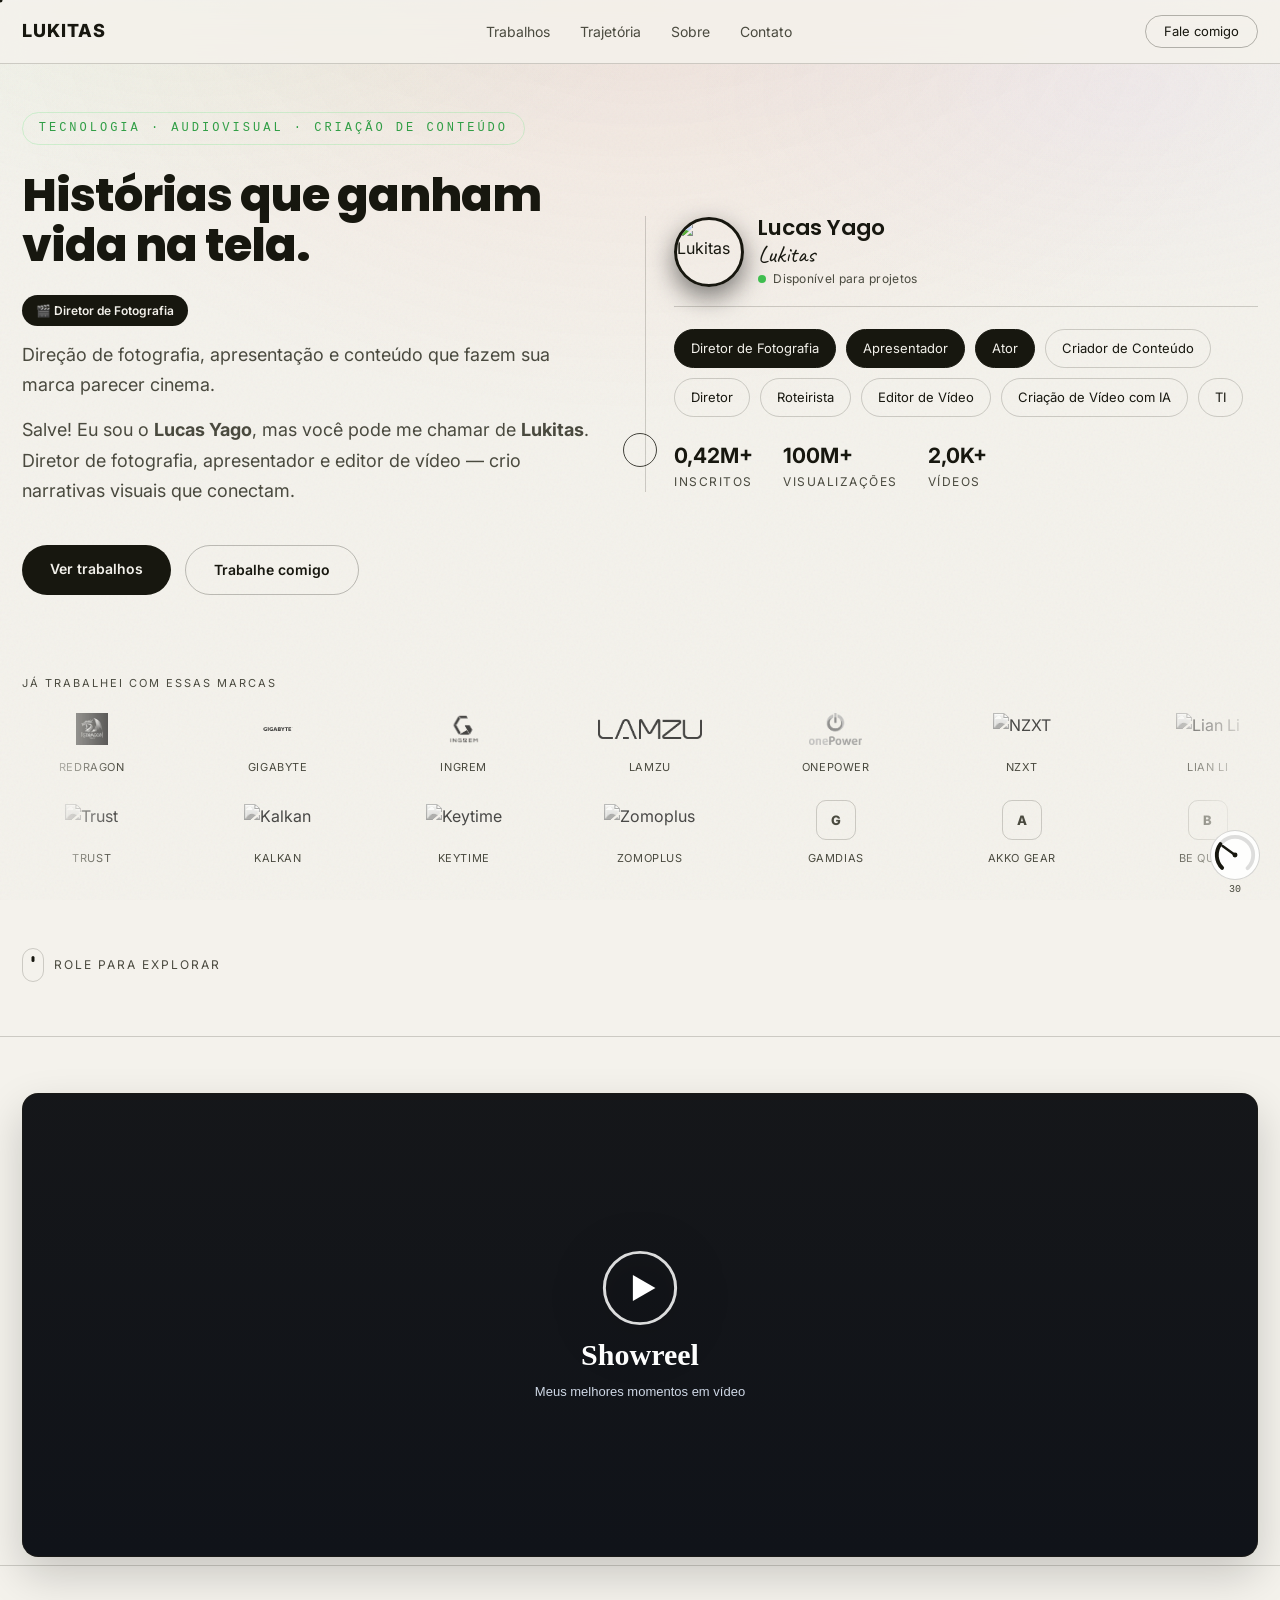
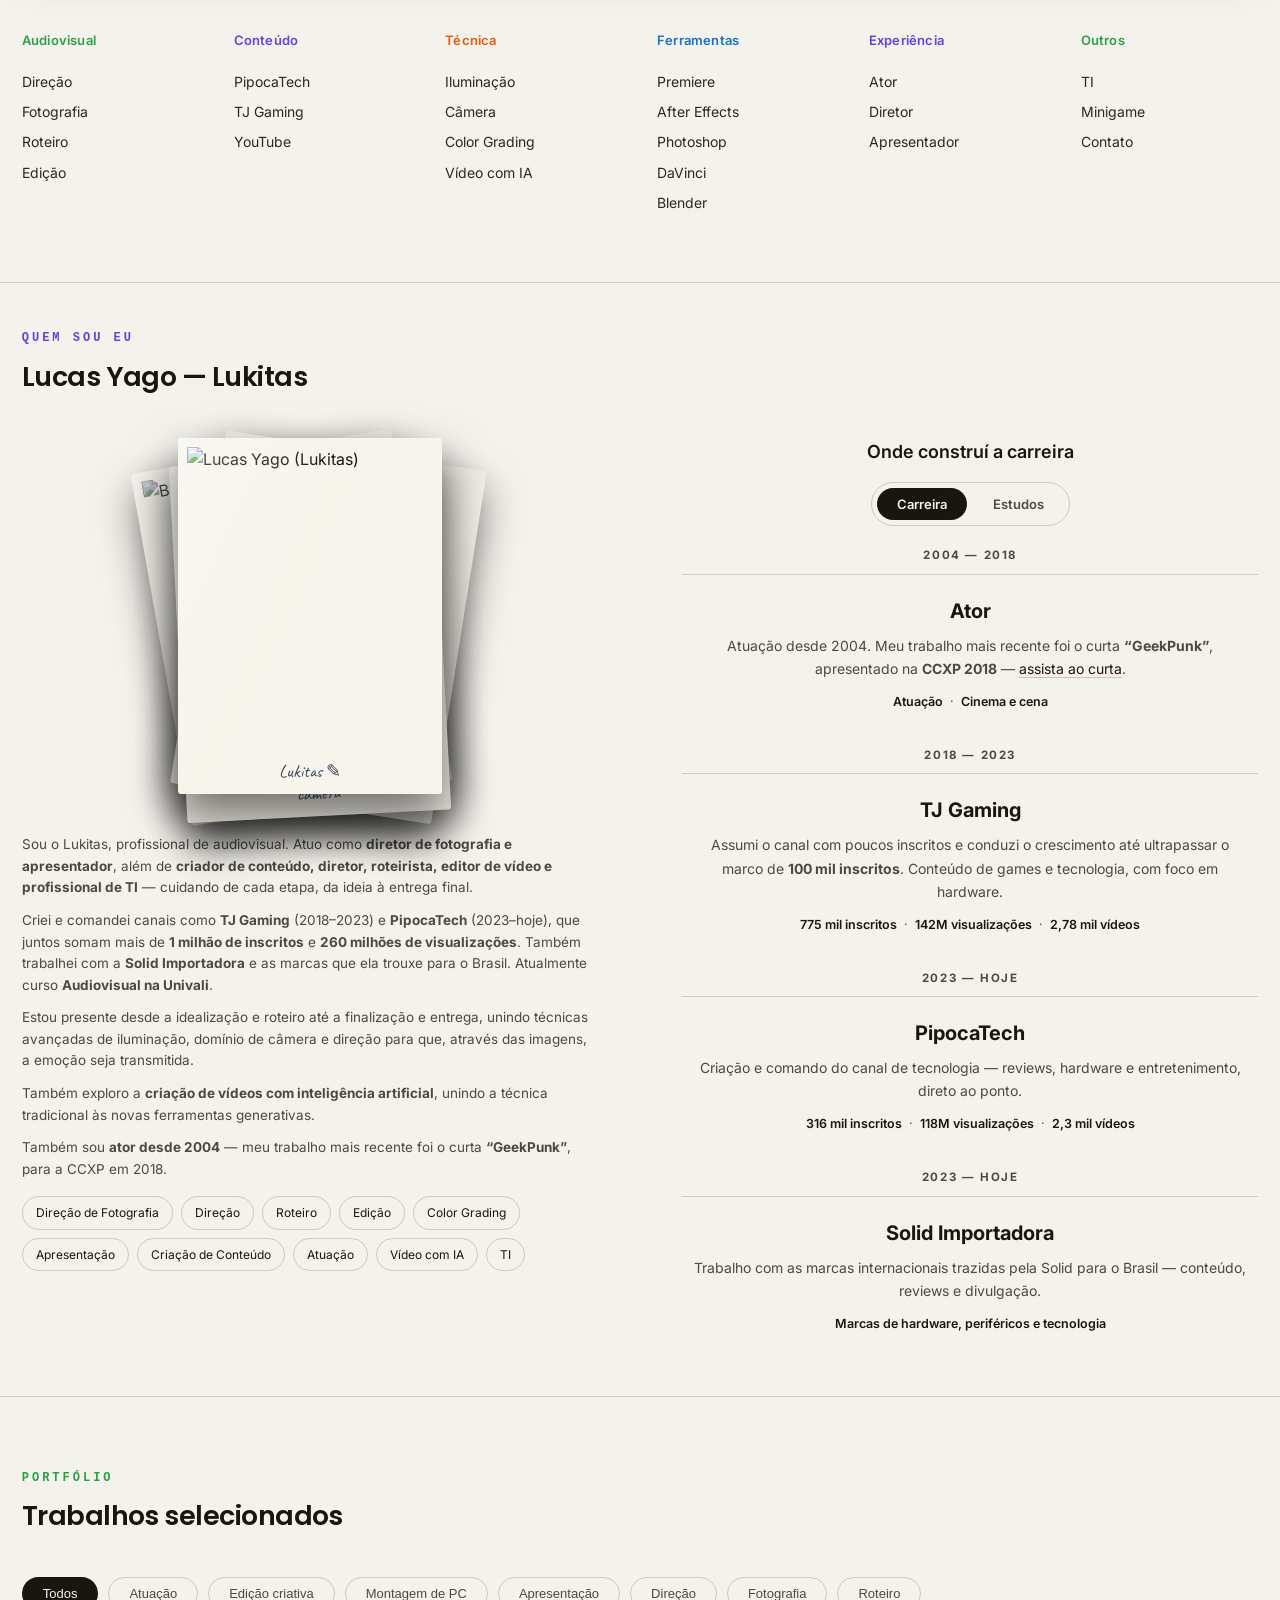
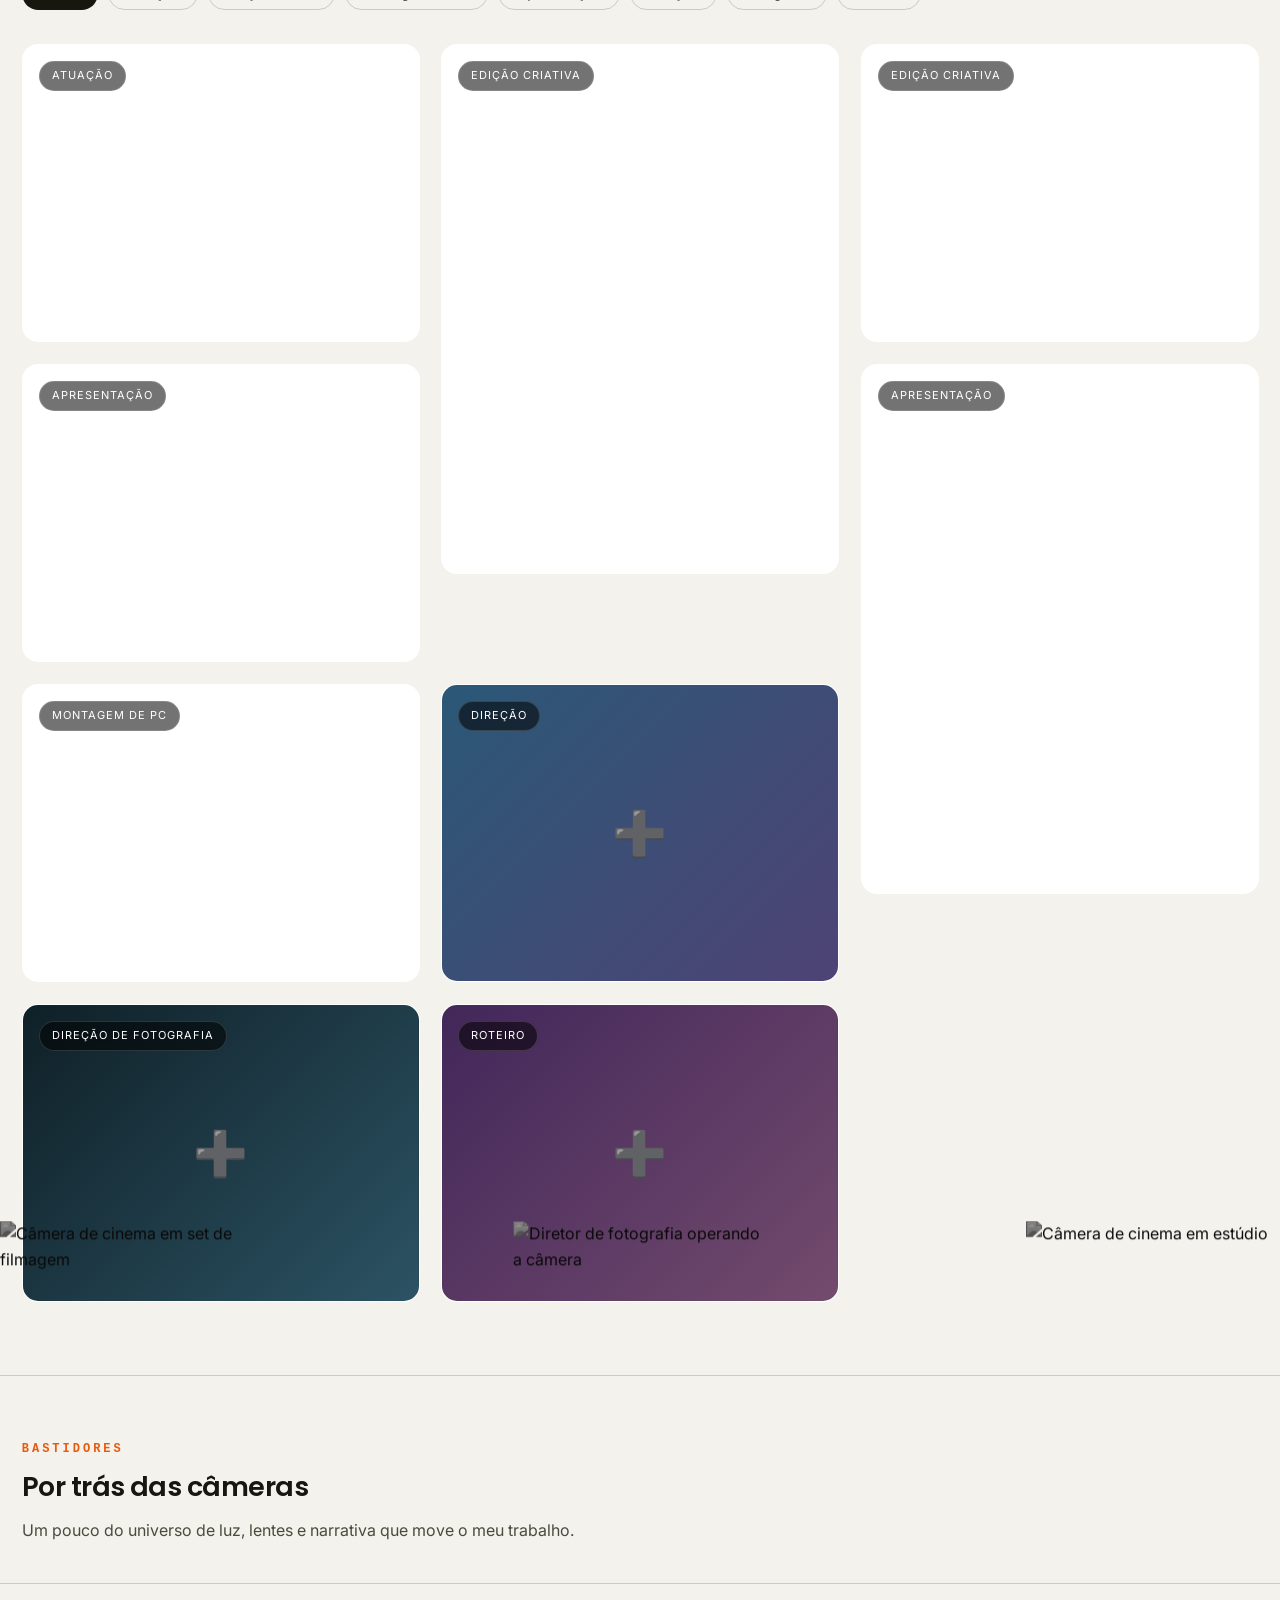
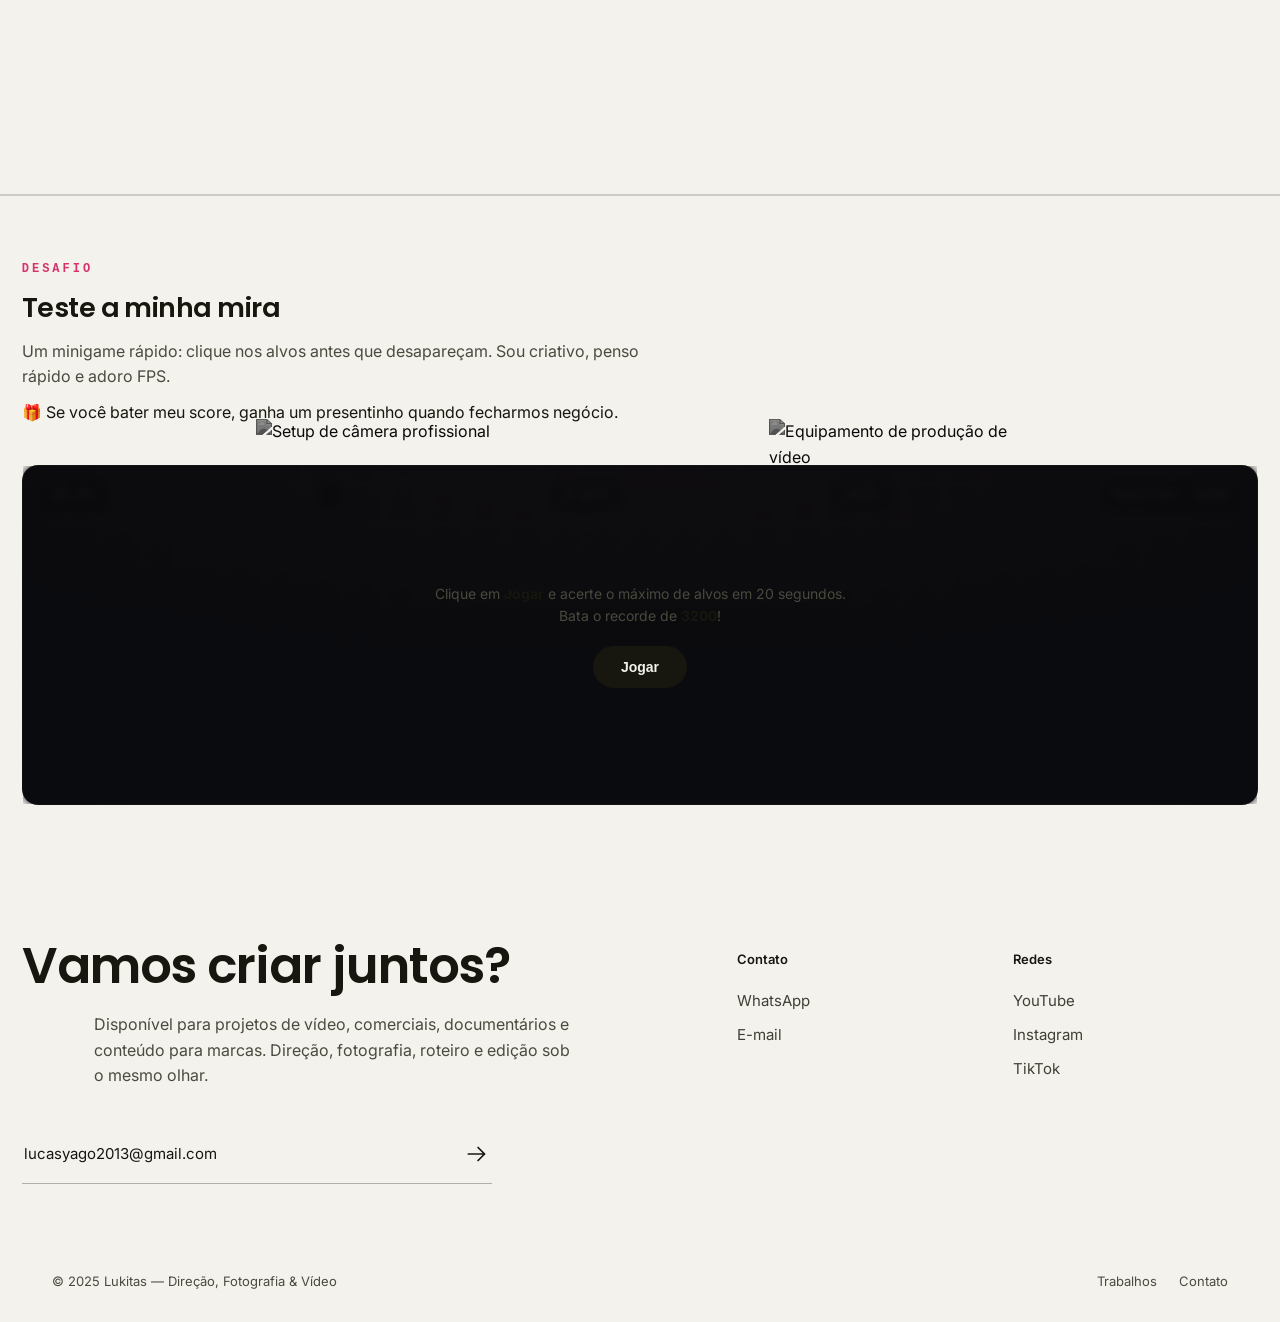
==== index.html @ 8ea5f90c "Rename project title to Site Portfolio" ====
<!DOCTYPE html>
<html lang="pt-BR">
<head>
<meta charset="UTF-8">
<meta name="viewport" content="width=device-width, initial-scale=1.0">
<link rel="preconnect" href="https://fonts.googleapis.com">
<link rel="preconnect" href="https://fonts.gstatic.com" crossorigin>
<link href="https://fonts.googleapis.com/css2?family=Inter:wght@300;400;500;600;700;800&family=Poppins:wght@400;500;600;700;800&family=Caveat:wght@600;700&display=swap" rel="stylesheet">
<title>Site Portfólio — Lukitas | Direção, Fotografia &amp; Vídeo</title>
<style>
  :root {
    --bg: #f4f2ec;
    --bg-soft: #eeebe3;
    --card: #ffffff;
    --cream: #f4f2ec;
    --tinta: #17170f;
    --txt: #17170f;
    --muted: #4a4a3f;
    --accent: #17170f;
    --accent2: #2f9e44;
    --vermelho: #e8543f;
    --azul-ceu: #7fc4e8;
    --areia: #e8c9a0;
    --col-magenta: #e646b0;
    --col-verde: #3fbf4f;
    --col-azul: #2b6bd8;
    --col-amarelo: #ffd23f;
    --verde: #2f9e44;
    --roxo: #6741d9;
    --laranja: #e8590c;
    --azul: #1971c2;
    --rosa: #d6336c;
    --line: rgba(23,23,15,.18);
    --radius: 16px;
    --maxw: 1680px;
  }
  * { margin: 0; padding: 0; box-sizing: border-box; }
  html { scroll-behavior: smooth; }
  body {
    background: var(--bg);
    color: var(--txt);
    font-family: 'Inter', system-ui, -apple-system, sans-serif;
    line-height: 1.6;
    overflow-x: hidden;
  }
  body::before { content: ''; position: fixed; inset: 0; z-index: 0; pointer-events: none;
    background: radial-gradient(70% 45% at 50% -10%, rgba(0,0,0,.03), transparent 65%); }
  .display { font-family: 'Poppins', 'Inter', system-ui, sans-serif; font-weight: 600; letter-spacing: -0.03em; }

  /* ---------- Fundo decorativo ---------- */
  .glow {
    position: fixed; border-radius: 50%; filter: blur(150px); opacity: .12;
    pointer-events: none; z-index: 0;
  }
  .glow { display: none; }
  .glow.a { width: 520px; height: 520px; background: #5c2a20; top: -180px; left: -140px; }
  .glow.b { width: 460px; height: 460px; background: #1d4a72; top: 45%; right: -160px; }

  /* ---------- Nav ---------- */
  header {
    position: fixed; top: 0; left: 0; right: 0; z-index: 50;
    display: flex; justify-content: space-between; align-items: center;
    padding: 15px 1.7vw;
    backdrop-filter: blur(12px);
    background: rgba(244,242,236,.82);
    border-bottom: 1px solid var(--line);
  }
  .logo { font-weight: 800; letter-spacing: 1px; font-size: 18px; }
  .logo span { color: var(--accent); }
  nav a {
    color: var(--muted); text-decoration: none; margin-left: 26px;
    font-size: 14px; transition: color .25s;
  }
  nav a:hover { color: var(--txt); }
  .btn-nav { display: inline-flex; align-items: center; line-height: 1; border: 1px solid rgba(23,23,15,.3); border-radius: 999px; padding: 9px 18px; font-size: 13px; color: var(--txt); text-decoration: none; transition: background .25s, color .25s; white-space: nowrap; }
  .btn-nav:hover { background: var(--tinta); color: var(--cream); }
  @media (max-width: 720px) { .btn-nav { display: none; } }

  /* ---------- Hero ---------- */
  .hero {
    position: relative; z-index: 1;
    max-width: var(--maxw); margin: 0 auto;
    padding: 112px 1.7vw 54px;
    display: grid; grid-template-columns: minmax(0, 1fr) minmax(0, 1.08fr);
    column-gap: 56px; row-gap: 34px; align-items: center;
  }
  .hero-esq { min-width: 0; }
  .hero-dir { display: flex; flex-direction: column; gap: 22px; border-left: 1px solid var(--line); padding-left: 28px; }
  .hero .scroll-cue { grid-column: 1 / -1; }
  .hero-perfil { display: flex; align-items: center; gap: 14px; padding-bottom: 18px; border-bottom: 1px solid var(--line); }
  .perfil-nome { font-family: 'Poppins', 'Inter', sans-serif; font-weight: 600; font-size: clamp(18px, 1.7vw, 23px); color: var(--tinta); line-height: 1.1; }
  .hero-marcas { grid-column: 1 / -1; margin-top: 46px; }
  .hero-marcas .carrossel-duplo { margin-top: 16px; }
  .hero-perfil img { width: 70px; height: 70px; border-radius: 50%; object-fit: cover; border: 3px solid var(--accent); box-shadow: 0 10px 26px rgba(0,0,0,.5); }
  .hero-perfil-txt { display: flex; flex-direction: column; gap: 4px; }
  .assinatura { font-family: 'Caveat', cursive; font-size: 24px; line-height: .9; color: var(--tinta); }
  .disp { display: inline-flex; align-items: center; gap: 7px; font-size: 12px; color: var(--muted); letter-spacing: .3px; }
  .disp i { width: 8px; height: 8px; border-radius: 50%; background: #3fbf4f; animation: pulsaDisp 2s ease-out infinite; }
  @keyframes pulsaDisp { 0% { box-shadow: 0 0 0 0 rgba(63,191,79,.65); } 70% { box-shadow: 0 0 0 9px rgba(63,191,79,0); } 100% { box-shadow: 0 0 0 0 rgba(63,191,79,0); } }
  .selo { display: inline-block; align-self: flex-start; margin: 0 0 14px; padding: 6px 14px; background: var(--tinta); color: var(--cream); font-weight: 600; font-size: 12px; border-radius: 999px; }
  .posic { font-family: 'Inter', system-ui, sans-serif; font-size: clamp(15px, 1.3vw, 18px); line-height: 1.5; color: var(--muted); max-width: 620px; margin-bottom: 14px; }
  .parceiros { margin-top: 36px; }
  .parc-label { display: block; font-size: 11px; letter-spacing: 2px; text-transform: uppercase; color: var(--muted); margin-bottom: 12px; }
  .parc-logos { display: flex; flex-wrap: wrap; align-items: center; gap: 22px; }
  .parc-logos img { height: 22px; width: auto; max-width: 80px; object-fit: contain; filter: grayscale(1) contrast(1.15); opacity: .7; transition: filter .3s, opacity .3s; }
  .parc-logos img:hover { filter: grayscale(0); opacity: 1; }
  /* Showreel */
  #showreel { padding: 56px 0 8px; }
  .sr-card { position: relative; border-radius: var(--radius); overflow: hidden; border: 1px solid var(--line); box-shadow: 0 18px 44px rgba(0,0,0,.18); aspect-ratio: 24/9; background: #1a1a1a; }
  .sr-card video { width: 100%; height: 100%; object-fit: cover; display: block; opacity: .9; }
  .sr-play { position: absolute; inset: 0; display: flex; flex-direction: column; align-items: center; justify-content: center; gap: 12px; background: linear-gradient(rgba(6,12,24,.25), rgba(6,12,24,.5)); border: none; cursor: pointer; color: #fff; }
  .sr-play svg { width: 76px; height: 76px; filter: drop-shadow(0 10px 24px rgba(0,0,0,.6)); transition: transform .3s; }
  .sr-play:hover svg { transform: scale(1.08); }
  .sr-play strong { font-family: 'Playfair Display', Georgia, serif; font-size: clamp(20px, 2.6vw, 30px); }
  .sr-play span { font-size: 13px; color: #cfd8e6; }
  .sr-aviso { position: absolute; left: 14px; right: 14px; bottom: 14px; background: rgba(6,12,24,.9); border: 1px solid var(--line); border-radius: 10px; padding: 10px 14px; font-size: 12px; color: var(--muted); opacity: 0; transition: opacity .3s; pointer-events: none; }
  .sr-aviso.mostra { opacity: 1; }
  .sr-aviso code { color: var(--accent); }
  @media (max-width: 720px) { .sr-card { aspect-ratio: 16/10; } }
  .hero-dir .roles { margin-top: 0; }
  .hero-dir .stats { margin-top: 0; }
  @media (max-width: 900px) { .hero { grid-template-columns: 1fr; } .hero-dir { padding: 24px 22px; } }
  .tag {
    display: inline-block; font-size: 12px; letter-spacing: 3px;
    text-transform: uppercase; color: var(--verde);
    font-family: ui-monospace, 'SF Mono', Menlo, monospace;
    border: 1px solid rgba(140,233,154,.35); border-radius: 999px;
    padding: 6px 16px; margin-bottom: 26px;
  }
  .hero h1 {
    font-size: clamp(30px, 3.6vw, 50px); line-height: 1.08;
    font-weight: 800; letter-spacing: -0.022em; margin-bottom: 24px;
  }
  .hero h1 em { font-style: normal; color: var(--tinta); }
  .hero p { color: var(--muted); font-size: clamp(15px, 1.6vw, 18px); max-width: 620px; line-height: 1.7; }
  .cta { margin-top: 38px; display: flex; gap: 14px; flex-wrap: wrap; }
  .btn {
    padding: 13px 28px; border-radius: 999px; font-size: 14px; font-weight: 600;
    text-decoration: none; transition: transform .25s, box-shadow .25s;
    display: inline-block; cursor: pointer; border: none;
  }
  .btn.primary { background: var(--tinta); color: var(--cream); box-shadow: none; }
  .btn.primary:hover { background: #000; }
  .btn.ghost { background: transparent; color: var(--txt); border: 1px solid rgba(23,23,15,.25); }
  .btn.ghost:hover { border-color: var(--tinta); }
  .btn:hover { transform: translateY(-2px); }
  .roles { display: flex; flex-wrap: wrap; gap: 10px; margin-top: 30px; }
  .roles span {
    font-size: 13px; color: var(--txt); padding: 8px 16px; border-radius: 999px;
    background: transparent; border: 1px solid var(--line);
  }
  .roles span.princ { background: var(--tinta); border-color: var(--tinta); color: var(--cream); }
  .stats { display: flex; gap: 30px; margin-top: 30px; flex-wrap: wrap; }
  .stats div { display: flex; flex-direction: column; }
  .stats strong { font-size: 21px; font-weight: 700; color: var(--tinta); }
  .stats span { font-size: 12px; letter-spacing: 1.5px; text-transform: uppercase; color: var(--muted); }
  @media (max-width: 720px) { .stats { gap: 26px; } .stats strong { font-size: 24px; } }
  .sec-head p { color: var(--muted); margin-top: 10px; max-width: 620px; }
  /* Timeline */
  #trajetoria { padding: 100px 0; }
  .timeline { display: flex; flex-direction: column; gap: 26px; }
  .tl-item { display: flex; flex-direction: column; align-items: center; text-align: center; width: 100%; max-width: 680px; margin-left: auto; margin-right: 0; }
  .tl-ano { color: var(--muted); font-weight: 700; font-size: 11.5px; letter-spacing: 1.6px; text-transform: uppercase; margin-bottom: 9px; }
  .tl-card { border-top: 1px solid var(--line); padding: 20px 8px 8px; position: relative; width: 100%; text-align: center; }
  .tl-titulo { text-align: center; }
  .abas { margin: 0 auto 26px; }
  .tl-card h3 { font-size: 20px; margin-bottom: 7px; }
  .tl-card p { color: var(--muted); font-size: 14px; line-height: 1.65; max-width: 620px; margin: 0 auto; }
  .tl-stats { margin-top: 12px; font-size: 12.5px; color: var(--tinta); font-weight: 600; }
  .tl-card a { color: var(--accent); text-decoration: none; border-bottom: 1px solid rgba(232,84,63,.4); }
  .tl-card a:hover { border-bottom-color: var(--accent); }
  .tl-stats span { color: var(--muted); font-weight: 400; margin: 0 4px; }
  /* Marcas */
  #marcas { padding: 90px 0; background: var(--bg-soft); border-top: 1px solid rgba(255,255,255,.05); border-bottom: 1px solid rgba(255,255,255,.05); }
  .carrossel-duplo { margin-top: 40px; display: flex; flex-direction: column; gap: 24px; }
  .marquee { position: relative; overflow: hidden;
    -webkit-mask-image: linear-gradient(90deg, transparent, #000 8%, #000 92%, transparent);
    mask-image: linear-gradient(90deg, transparent, #000 8%, #000 92%, transparent); }
  .marquee-track { display: flex; gap: 46px; width: max-content; animation: rolar 80s linear infinite; }
  .marquee-track.rev { animation-direction: reverse; }
  .marquee:hover .marquee-track { animation-play-state: paused; }
  @keyframes rolar { from { transform: translateX(0); } to { transform: translateX(-50%); } }
  /* Quem sou eu */
  .sobre-junto { display: grid; grid-template-columns: 1fr 1fr; gap: 84px; align-items: start; }
  .foto-pilha { position: relative; margin: 0 auto 40px; cursor: pointer; max-width: 300px; }
  .foto { position: relative; z-index: 4; width: 88%; margin: 0 auto; background: #f7f4ec; padding: 9px 9px 40px; border-radius: 3px; box-shadow: 0 22px 48px rgba(0,0,0,.55); }
  .foto img { display: block; width: 100%; aspect-ratio: 4/5; object-fit: cover; border-radius: 1px; }
  .pilha-foto { position: absolute; top: 0; left: 6%; width: 88%; background: #efece3; padding: 9px 9px 40px; border-radius: 3px; box-shadow: 0 18px 40px rgba(0,0,0,.5); transition: transform .6s cubic-bezier(.2,.8,.2,1); }
  .pilha-foto img { display: block; width: 100%; aspect-ratio: 4/5; object-fit: cover; border-radius: 1px; filter: grayscale(.45) brightness(.75); }
  .foto::after, .pilha-foto::after { content: ''; position: absolute; inset: 0; border-radius: 3px; pointer-events: none; background: linear-gradient(115deg, rgba(255,255,255,.30) 0%, rgba(255,255,255,.07) 30%, transparent 42%, rgba(255,255,255,.12) 68%, transparent 100%); }
  .pol { position: absolute; left: 0; right: 0; bottom: 8px; text-align: center; font-family: 'Caveat', cursive; font-size: 18px; color: #223049; pointer-events: none; }
  .pilha-foto.f1 { z-index: 1; transform: translate(-7%, 3%) rotate(-10deg); }
  .pilha-foto.f2 { z-index: 2; transform: translate(7%, 3%) rotate(9deg); }
  .pilha-foto.f3 { z-index: 3; transform: translate(0, 6%) rotate(-3deg); }
  .foto-pilha:hover .f1 { transform: translate(-16%, 9%) rotate(-14deg); }
  .foto-pilha:hover .f2 { transform: translate(17%, 9%) rotate(12deg); }
  .foto-pilha:hover .f3 { transform: translate(0, 13%) rotate(-5deg); }
  .sobre-esq p { color: var(--muted); margin-bottom: 11px; font-size: 13.5px; line-height: 1.6; }
  .sobre-esq .skills { margin-top: 16px; gap: 8px; }
  .tl-titulo { font-size: 18px; font-weight: 600; margin-bottom: 16px; }
  .abas { display: flex; gap: 6px; margin-bottom: 20px; background: transparent; border: 1px solid var(--line); border-radius: 999px; padding: 5px; width: fit-content; }
  .aba { background: transparent; border: none; color: var(--muted); font-size: 13px; font-weight: 600; padding: 8px 20px; border-radius: 999px; cursor: pointer; transition: all .25s; font-family: inherit; }
  .aba:hover { color: var(--txt); }
  .aba.ativa { background: var(--tinta); color: var(--cream); }
  .aba-painel.oculto { display: none; }
  @media (max-width: 880px) { .sobre-junto { grid-template-columns: 1fr; gap: 34px; } }
  .marca { display: flex; flex-direction: column; align-items: center; gap: 10px; width: 140px; flex: 0 0 auto; }
  .marca .lg { height: 40px; display: flex; align-items: center; justify-content: center; }
  .marca img { height: 32px; width: auto; max-width: 104px; object-fit: contain; filter: grayscale(1) contrast(1.15); opacity: .72; transition: filter .3s, opacity .3s; }
  .marca .mono { width: 40px; height: 40px; border-radius: 10px; border: 1px solid var(--line); background: transparent; display: flex; align-items: center; justify-content: center; color: var(--muted); font-weight: 800; font-size: 13px; letter-spacing: .5px; transition: color .3s, border-color .3s; }
  .marca:hover .mono { color: var(--accent); border-color: var(--accent); }
  .marca:hover .lg img { filter: grayscale(0); opacity: 1; }
  .marca span { font-size: 11px; letter-spacing: .6px; color: var(--muted); text-transform: uppercase; white-space: nowrap; }
  @media (max-width: 720px) { .marca { width: 110px; } .marca img { height: 32px; } }
  @media (max-width: 720px) { .tl-card { padding: 18px 20px; } }

  /* ---------- Seções ---------- */
  section { position: relative; z-index: 1; }
  #showreel, #sobre, #trabalhos, #bastidores, #minigame, #contato, #areas { border-top: 1px solid var(--line); }
  .wrap { max-width: var(--maxw); margin: 0 auto; padding: 0 1.7vw; }
  .sec-head { margin-bottom: 40px; }
  #showreel .kicker, #trabalhos .kicker { color: var(--verde); }
  #sobre .kicker { color: var(--roxo); }
  #bastidores .kicker { color: var(--laranja); }
  #minigame .kicker { color: var(--rosa); }
  #contato .kicker { color: var(--azul); }
  .sec-head .kicker {
    font-size: 12px; letter-spacing: 3px; text-transform: uppercase;
    color: var(--accent); font-weight: 700;
    font-family: ui-monospace, 'SF Mono', Menlo, monospace;
  }
  .sec-head h2 {
    font-size: clamp(19px, 2.1vw, 27px); font-weight: 600; letter-spacing: -0.02em; margin-top: 6px;
  }

  /* ---------- Filtros ---------- */
  .filtros { display: flex; gap: 10px; flex-wrap: wrap; margin-bottom: 34px; }
  .filtro {
    background: transparent; color: var(--muted); border: 1px solid var(--line);
    padding: 8px 20px; border-radius: 999px; font-size: 13px; cursor: pointer;
    transition: all .25s;
  }
  .filtro:hover { color: var(--txt); border-color: rgba(255,255,255,.25); }
  .filtro.ativo { background: var(--tinta); color: var(--cream); border-color: transparent; }

  /* ---------- Galeria ---------- */
  #trabalhos { padding: 72px 0; }
  .fios { position: absolute; inset: 0; width: 100%; height: 100%; z-index: 0; pointer-events: none; overflow: visible; }
  .fios path { fill: none; stroke: var(--accent); stroke-width: 1.7; stroke-dasharray: 6 7; opacity: .6; }
  .fios circle { fill: var(--accent); opacity: .8; }
  .aba-painel { position: relative; }
  .aba-painel .timeline { position: relative; z-index: 1; }
  .grid {
    display: grid; gap: 22px;
    grid-template-columns: repeat(auto-fill, minmax(330px, 1fr));
  }
  .item {
    position: relative; border-radius: var(--radius); overflow: hidden;
    cursor: pointer; background: var(--card);
    border: 1px solid rgba(255,255,255,.07);
    aspect-ratio: 4 / 3;
    transition: transform .4s cubic-bezier(.2,.8,.2,1), box-shadow .4s, opacity .4s;
  }
  .item.alto { grid-row: span 2; aspect-ratio: 3 / 4; }
  .item:hover { transform: translateY(-6px); box-shadow: 0 24px 50px rgba(0,0,0,.5); }
  .item .thumb {
    position: absolute; inset: 0;
    background-size: cover; background-position: center;
    transition: transform .6s cubic-bezier(.2,.8,.2,1);
  }
  .item:hover .thumb { transform: scale(1.08); }
  .item .overlay {
    position: absolute; inset: 0; display: flex; flex-direction: column;
    justify-content: flex-end; padding: 24px;
    background: linear-gradient(to top, rgba(0,0,0,.85), rgba(0,0,0,0) 55%);
    opacity: 0; transition: opacity .4s;
  }
  .item:hover .overlay { opacity: 1; }
  .item .overlay h3 { font-size: 19px; font-weight: 700; }
  .item .overlay span { font-size: 12px; color: var(--accent); letter-spacing: 1px; text-transform: uppercase; }
  .item .badge {
    position: absolute; top: 16px; left: 16px; z-index: 2;
    background: rgba(0,0,0,.55); backdrop-filter: blur(6px);
    color: #fff; font-size: 11px; letter-spacing: 1px; text-transform: uppercase;
    padding: 5px 12px; border-radius: 999px; border: 1px solid rgba(255,255,255,.15);
  }
  .item.oculto { display: none; }
  .item.pv .thumb { transform: scale(1.12); }
  .item .prev { position: absolute; inset: 0; z-index: 2; opacity: 0; transition: opacity .45s; pointer-events: none; background: #000; }
  .item .prev iframe { width: 100%; height: 100%; border: 0; display: block; }
  .item.prev-ativo .prev { opacity: 1; }
  .item .overlay { z-index: 3; }
  .item.prev-ativo { box-shadow: 0 34px 70px rgba(0,0,0,.65); }

  /* ---------- Sobre ---------- */
  #sobre { padding: 46px 0 54px; background: transparent; }
  .sobre-grid { display: grid; grid-template-columns: 1fr 1fr; gap: 60px; align-items: center; }
  .sobre-grid p { color: var(--muted); margin-bottom: 16px; }
  .skills { display: flex; flex-wrap: wrap; gap: 10px; margin-top: 24px; }
  .skills span {
    background: transparent; border: 1px solid var(--line);
    padding: 6px 13px; border-radius: 999px; font-size: 12px; color: var(--txt);
  }
  .retrato {
    aspect-ratio: 1; border-radius: var(--radius);
    background: linear-gradient(160deg, #131a20, #0e1418);
    border: 1px solid var(--line);
    display: flex; align-items: center; justify-content: center;
    font-size: 60px; color: var(--accent);
    box-shadow: 0 24px 50px rgba(0,0,0,.4);
  }

  /* ---------- Contato ---------- */
  /* Grade de colunas (estilo GSAP) */
  #areas { padding: 64px 0; }
  .cols { display: grid; grid-template-columns: repeat(6, 1fr); gap: 34px; }
  .col h3 { font-size: 13px; font-weight: 600; margin-bottom: 16px; letter-spacing: .2px; }
  .col a { display: block; color: var(--txt); text-decoration: none; font-size: 14px; padding: 4px 0; opacity: .92; transition: opacity .2s, transform .2s; }
  .col a:hover { opacity: 1; transform: translateX(4px); }
  @media (max-width: 1000px) { .cols { grid-template-columns: repeat(3, 1fr); } }
  @media (max-width: 620px) { .cols { grid-template-columns: repeat(2, 1fr); } }
  /* Contato creme (estilo GSAP) */
  .cream-grid { display: grid; grid-template-columns: 1.2fr 1fr; gap: 90px; align-items: start; }
  #contato h2 { color: var(--tinta); font-size: clamp(34px, 5vw, 62px); line-height: 1.02; margin-bottom: 20px; text-shadow: none; }
  #contato p { color: #3f3f36; max-width: 430px; margin-bottom: 34px; text-shadow: none; }
  .campo { display: flex; align-items: center; justify-content: space-between; gap: 20px; max-width: 470px; padding: 16px 2px; border-bottom: 1.5px solid rgba(0,0,0,.28); color: var(--tinta); text-decoration: none; font-size: 15px; transition: border-color .25s; }
  .campo:hover { border-color: #000; }
  .campo svg { width: 26px; height: 26px; flex: 0 0 auto; transition: transform .25s; }
  .campo:hover svg { transform: translateX(6px); }
  .cream-dir { display: grid; grid-template-columns: 1fr 1fr; gap: 30px; padding-top: 8px; }
  .ccol h4 { font-size: 13px; font-weight: 600; margin-bottom: 14px; color: var(--tinta); }
  .ccol a { display: block; color: #3f3f36; text-decoration: none; font-size: 15px; padding: 5px 0; transition: color .2s; }
  .ccol a:hover { color: #000; }
  footer { background: var(--cream); color: #4a4a3f; border-top: 1px solid rgba(0,0,0,.12); padding: 26px 0; font-size: 13px; text-align: left; }
  .foot-linha { display: flex; justify-content: space-between; align-items: center; gap: 20px; flex-wrap: wrap; }
  .foot-links a { color: #4a4a3f; text-decoration: none; margin-left: 22px; }
  .foot-links a:hover { color: #000; }
  @media (max-width: 900px) { .cream-grid { grid-template-columns: 1fr; gap: 40px; } }
  /* Palco 3D do contato */
  .contato-palco { position: relative; width: fit-content; margin: 0 auto; perspective: 900px; transform-style: preserve-3d; }
  .contato-palco h2 { position: relative; z-index: 3; }
  .contato-palco::after { content: ''; position: absolute; left: 50%; top: 50%; width: 130%; height: 260%; transform: translate(-50%,-50%); z-index: 2; pointer-events: none; border-radius: 50%;
    -webkit-backdrop-filter: blur(7px); backdrop-filter: blur(7px);
    -webkit-mask-image: radial-gradient(closest-side, #000 45%, transparent 100%); mask-image: radial-gradient(closest-side, #000 45%, transparent 100%); }
  .orbita { position: absolute; inset: -80px; pointer-events: none; }
  .orbita.atras { z-index: 1; }
  .pt { position: absolute; left: 50%; top: 50%; color: var(--accent); will-change: transform, opacity; }
  .pt svg { display: block; width: 100%; height: 100%; filter: drop-shadow(0 0 8px rgba(232,84,63,.6)); }
  .pt.a1 { width: 13px; height: 13px; }
  .pt.a2 { width: 20px; height: 20px; }
  .pt.a3 { width: 15px; height: 15px; }
  .pt.a4 { width: 17px; height: 17px; }
  .pt.a5 { width: 16px; height: 16px; }
  .pt.a6 { width: 12px; height: 12px; }
  .pt.a1 { animation: giro1 11s linear infinite; }
  .pt.a2 { animation: giro2 14s linear infinite; }
  .pt.a3 { animation: giro3 8.5s linear infinite; }
  .pt.a4 { animation: giro1 13s linear infinite; animation-delay: -5s; }
  .pt.a5 { animation: giro2 9.5s linear infinite; animation-delay: -3s; }
  .pt.a6 { animation: giro3 12s linear infinite; animation-delay: -7s; }
  @keyframes giro1 {
    0% { transform: translate(-200px, 4px) scale(.55); opacity: .35; }
    25% { transform: translate(-34px, -88px) scale(1.15); opacity: 1; }
    50% { transform: translate(200px, 4px) scale(.55); opacity: .35; }
    75% { transform: translate(34px, 92px) scale(1.2); opacity: 1; }
    100% { transform: translate(-200px, 4px) scale(.55); opacity: .35; }
  }
  @keyframes giro2 {
    0% { transform: translate(190px, 0) scale(.5); opacity: .3; }
    25% { transform: translate(30px, 84px) scale(1.2); opacity: 1; }
    50% { transform: translate(-190px, 0) scale(.5); opacity: .3; }
    75% { transform: translate(-30px, -80px) scale(1.1); opacity: 1; }
    100% { transform: translate(190px, 0) scale(.5); opacity: .3; }
  }
  @keyframes giro3 {
    0% { transform: translate(-140px, -52px) scale(.7); opacity: .45; }
    33% { transform: translate(150px, -66px) scale(1.05); opacity: 1; }
    66% { transform: translate(40px, 78px) scale(.9); opacity: .8; }
    100% { transform: translate(-140px, -52px) scale(.7); opacity: .45; }
  }
  @media (max-width: 720px) { .contato-palco { transform: scale(.62); } .orbita { inset: -60px; } }

  #contato { padding: 72px 0 56px; text-align: left; background: var(--cream); color: var(--tinta); border-top: 0 !important; }
  #contato h2 { color: var(--tinta); text-shadow: none; }
  #contato p { color: #3f3f36; text-shadow: none; }
  #contato .kicker { color: #b08d3a; }
  #contato .btn.primary { background: var(--tinta); color: var(--cream); }
  #contato .btn.primary:hover { background: #000; }
  #contato .redes a { color: #3f3f36; border-color: rgba(0,0,0,.18); }
  #contato .redes a:hover { color: #000; border-color: #000; }
  #contato .pt { color: rgba(20,20,15,.34); }
  #contato .pt svg { filter: none; }
  #contato .contato-palco::after { display: none; }
  footer { background: var(--cream); color: #3f3f36; border-top: 1px solid rgba(0,0,0,.12); }
  #contato h2 { font-size: clamp(28px, 4.4vw, 50px); font-weight: 600; letter-spacing: -0.02em; margin-bottom: 20px; }
  #contato p { color: var(--muted); max-width: 480px; margin: 0 auto 36px; }
  .redes { display: flex; gap: 16px; justify-content: center; margin-top: 30px; flex-wrap: wrap; }
  .redes a {
    color: var(--muted); text-decoration: none; font-size: 14px;
    border: 1px solid rgba(255,255,255,.12); padding: 9px 20px; border-radius: 999px;
    transition: all .25s; display: inline-flex; align-items: center; gap: 9px;
  }
  .redes a svg { width: 17px; height: 17px; }
  .redes a:hover { color: #fff; border-color: var(--accent); }

  /* ---------- Footer ---------- */
  footer {
    position: relative; z-index: 1; text-align: center;
    padding: 30px; color: var(--muted); font-size: 13px;
    border-top: 1px solid rgba(255,255,255,.06);
  }

  /* ---------- Lightbox ---------- */
  .lightbox {
    position: fixed; inset: 0; z-index: 100; display: none;
    align-items: center; justify-content: center; padding: 5vw;
    background: rgba(5,5,8,.92); backdrop-filter: blur(10px);
  }
  .lightbox.aberto { display: flex; animation: fade .3s; }
  @keyframes fade { from { opacity: 0; } to { opacity: 1; } }
  .lightbox .conteudo {
    max-width: 900px; width: 100%; border-radius: var(--radius); overflow: hidden;
    background: var(--card); border: 1px solid rgba(255,255,255,.1);
  }
  .lightbox .imagem { aspect-ratio: 16/10; background-size: cover; background-position: center; }
  .lightbox .texto { padding: 24px 28px; }
  .lightbox .texto h3 { font-size: 22px; }
  .lightbox .texto p { color: var(--muted); font-size: 14px; margin-top: 6px; }
  .lightbox .fechar {
    position: absolute; top: 24px; right: 28px; font-size: 34px; color: #fff;
    cursor: pointer; line-height: 1; opacity: .7; transition: opacity .2s;
  }
  .lightbox .fechar:hover { opacity: 1; }

  /* ---------- Revelar ao rolar ---------- */
  .revelar { opacity: 0; transform: translateY(30px); transition: opacity .7s, transform .7s; }
  .revelar.visivel { opacity: 1; transform: none; }

  @media (max-width: 720px) {
    .sobre-grid { grid-template-columns: 1fr; gap: 36px; }
    nav a { margin-left: 16px; font-size: 13px; }
  }


  .video-fundo { position: fixed; inset: 0; width: 100vw; height: 100vh; object-fit: cover; z-index: 0; opacity: .38; pointer-events: none; filter: saturate(.75) brightness(1.05) contrast(1.05); mix-blend-mode: screen; }
  /* Colagem de fundo (mixed media) */
  body { position: relative; }
  #scrim { position: fixed; inset: 0; z-index: 0; pointer-events: none;
    background: linear-gradient(180deg, rgba(6,13,26,.45) 0%, rgba(6,13,26,.60) 45%, rgba(6,13,26,.72) 100%); }
  #colagem { position: absolute; inset: 0; z-index: 0; pointer-events: none; overflow: hidden; }
  #colagem .cg { position: absolute; opacity: 0; transition: opacity 1s ease; will-change: transform, opacity; animation: flutuaColagem linear infinite; }
  #colagem .cg.vis { opacity: .5; }
  #colagem .bloco { box-shadow: 0 12px 34px rgba(0,0,0,.35); border-radius: 4px; }
  #colagem .stk { color: #141418; filter: drop-shadow(0 8px 16px rgba(0,0,0,.5)); }
  #colagem .stk svg, #colagem .stk img { display: block; width: 100%; height: 100%; overflow: visible; }
  #colagem .stk img { object-fit: contain; filter: drop-shadow(0 6px 14px rgba(0,0,0,.55)); }
  @keyframes flutuaColagem {
    0% { transform: translate(0, 0) rotate(var(--rot, 0deg)); }
    50% { transform: translate(0, -24px) rotate(calc(var(--rot, 0deg) + 6deg)); }
    100% { transform: translate(0, 0) rotate(var(--rot, 0deg)); }
  }
  /* Recortes de papel (fundo DIY) */
  #recortes { position: fixed; inset: 0; z-index: 0; pointer-events: none; overflow: hidden; }
  .recorte { position: absolute; animation: flutuaPapel linear infinite; will-change: transform; }
  .recorte svg { display: block; width: 100%; height: 100%; }
  @keyframes flutuaPapel {
    0% { transform: translateY(0) rotate(var(--rot, 0deg)); }
    50% { transform: translateY(-26px) rotate(calc(var(--rot, 0deg) + 7deg)); }
    100% { transform: translateY(0) rotate(var(--rot, 0deg)); }
  }
  /* ---------- Texturas de fundo ---------- */
  body::after {
    content: ''; position: fixed; inset: 0; z-index: 0; pointer-events: none;
    background:
      radial-gradient(60% 40% at 15% 0%, rgba(140,233,154,.06), transparent 62%),
      radial-gradient(55% 40% at 88% 10%, rgba(177,151,252,.06), transparent 62%);
  }
  .grain {
    position: fixed; inset: 0; z-index: 3; pointer-events: none; opacity: .05;
    mix-blend-mode: multiply;
    background-image: url("data:image/svg+xml,%3Csvg xmlns='http://www.w3.org/2000/svg' width='140' height='140'%3E%3Cfilter id='n'%3E%3CfeTurbulence type='fractalNoise' baseFrequency='0.42' numOctaves='3' stitchTiles='stitch'/%3E%3C/filter%3E%3Crect width='100%25' height='100%25' filter='url(%23n)'/%3E%3C/svg%3E");
  }

  /* ---------- Hero com imagem de fundo ---------- */
  .hero > * { position: relative; z-index: 1; }

  /* ---------- Faixa de bastidores ---------- */
  #bastidores { padding: 64px 0 0; position: relative; z-index: 1; }
  .bts-strip {
    display: grid; grid-template-columns: repeat(5, 1fr); gap: 2px;
    margin-top: 34px; border-top: 1px solid var(--line); border-bottom: 1px solid var(--line);
  }
  .bts-strip figure { overflow: hidden; height: 210px; margin: 0; position: relative; }
  .bts-strip img {
    width: 100%; height: 100%; object-fit: cover; display: block;
    filter: grayscale(1) contrast(1.05) brightness(.55);
    transition: filter .6s ease, transform .9s ease;
  }
  .bts-strip figure:hover img { filter: grayscale(0) contrast(1) brightness(.95); transform: scale(1.06); }
  @media (max-width: 860px) { .bts-strip { grid-template-columns: repeat(2, 1fr); } .bts-strip figure { height: 180px; } }

  /* ---------- Fundo translucido p/ textura aparecer ---------- */
  #sobre { background: transparent; }
  #marcas { background: rgba(255,255,255,.018); }

  /* ---------- Animações extras ---------- */
  .scroll-progress { position: fixed; top: 0; left: 0; right: 0; height: 2px; z-index: 60; background: rgba(255,255,255,.05); }
  .scroll-progress span { display: block; height: 100%; width: 0; background: linear-gradient(90deg, var(--accent), var(--accent2)); box-shadow: 0 0 10px rgba(23,23,15,.35); }
  .spotlight { position: fixed; width: 640px; height: 640px; border-radius: 50%; pointer-events: none; z-index: 0; left: 0; top: 0; background: radial-gradient(circle, rgba(23,23,15,.05), transparent 62%); transform: translate(-50%,-50%); opacity: 0; transition: opacity .5s; }

  /* Entrada do hero */
  @keyframes subir { from { opacity: 0; transform: translateY(26px); } to { opacity: 1; transform: none; } }
  .hero > * { animation: subir .9s cubic-bezier(.2,.8,.2,1) both; }
  .hero .hero-esq { animation-delay: .05s; }
  .hero .hero-dir { animation-delay: .35s; }
  .hero .scroll-cue { animation-delay: .7s; }

  /* Brilho suave no topo do hero */
  .hero::before { content: ''; position: absolute; inset: 0; z-index: 0; pointer-events: none;
    background: radial-gradient(85% 65% at 50% 0%, rgba(232,84,63,.07), transparent 62%); }

  /* Titulo letra por letra */
  @keyframes letra { to { opacity: 1; transform: none; } }
  .hero h1 .letra { display: inline-block; opacity: 0; transform: translateY(.55em); animation: letra .7s cubic-bezier(.2,.8,.2,1) both; }
  .hero h1 .palavra { display: inline-block; white-space: nowrap; }

  /* Indicador de rolagem */
  .scroll-cue { display: flex; align-items: center; gap: 10px; margin-top: 46px; font-size: 12px; letter-spacing: 2px; text-transform: uppercase; color: var(--muted); }
  .scroll-cue span { width: 22px; height: 34px; border: 1px solid var(--line); border-radius: 12px; position: relative; }
  .scroll-cue span::after { content: ''; position: absolute; left: 50%; top: 7px; width: 3px; height: 6px; border-radius: 2px; background: var(--accent); transform: translateX(-50%); animation: roda 1.6s ease-in-out infinite; }
  @keyframes roda { 0% { opacity: 0; transform: translate(-50%, 0); } 40% { opacity: 1; } 100% { opacity: 0; transform: translate(-50%, 12px); } }

  .pre-dica { color: var(--muted); font-size: 11px; letter-spacing: 2.5px; text-transform: uppercase; animation: pulsaDica 2s ease-in-out infinite; }
  /* Glitch dos textos (sincroniza com a abertura) */
  @keyframes glitche {
    0% { text-shadow: none; transform: translate(0); }
    6% { text-shadow: -4px 0 var(--vermelho), 4px 0 var(--azul-ceu); transform: translate(4px, -2px); }
    12% { text-shadow: 4px 0 var(--vermelho), -4px 0 var(--azul-ceu); transform: translate(-4px, 2px); }
    18% { text-shadow: -3px 0 var(--vermelho), 3px 0 var(--azul-ceu); transform: translate(2px, 1px); }
    24% { text-shadow: 3px 0 var(--vermelho), -3px 0 var(--azul-ceu); transform: translate(-2px, -1px); }
    30% { text-shadow: none; transform: translate(0); }
    36% { opacity: .55; }
    40% { opacity: 1; }
    46% { text-shadow: -2px 0 var(--vermelho), 2px 0 var(--azul-ceu); transform: translate(3px, 0); }
    52% { text-shadow: 2px 0 var(--vermelho), -2px 0 var(--azul-ceu); transform: translate(-3px, 0); }
    62% { text-shadow: none; transform: translate(0); }
    70% { opacity: .7; }
    74% { opacity: 1; }
    100% { text-shadow: none; transform: none; }
  }
  .hero h1.glitche { animation: glitche 1.5s steps(1, end) 1 both; }
  @keyframes flick {
    0%, 100% { opacity: 1; }
    15%, 45% { opacity: .25; }
    30% { opacity: 1; }
    60% { opacity: .55; }
  }
  .tag.flick { animation: flick 1.4s steps(1, end) 1 both; }
  /* Palco: movimento de camera */
  #palco { overflow: hidden; }
  @keyframes camera {
    0% { transform: translate3d(3.5%, 5.5%, 0) rotate(0.9deg) scale(1.06); opacity: .25; }
    60% { opacity: 1; }
    100% { transform: translate3d(0, 0, 0) rotate(0) scale(1); opacity: 1; }
  }
  #palco.camera { animation: camera 8s cubic-bezier(.16,.7,.2,1) both; }
  /* Hero so anima depois de "entrar" */
  .hero > *, .hero h1 .letra { animation-play-state: paused; }
  body.entrou .hero > *, body.entrou .hero h1 .letra { animation-play-state: running; }
  /* Preloader claquete */
  .preloader { position: fixed; inset: 0; z-index: 200; display: flex; flex-direction: column; align-items: center; justify-content: center; gap: 26px; background: var(--bg); transition: opacity .6s, visibility .6s; }
  .preloader.oculto { opacity: 0; visibility: hidden; }
  .claquete { width: 190px; }
  .claquete-topo { height: 26px; border-radius: 4px 4px 0 0; transform-origin: left bottom; background: repeating-linear-gradient(115deg, #17170f 0 14px, #f4f2ec 14px 28px); animation: clap 1.2s ease-in-out infinite; }
  .claquete-corpo { height: 84px; margin-top: 6px; border-radius: 4px; background: var(--tinta); border: 1px solid var(--line); display: flex; align-items: center; justify-content: center; letter-spacing: 5px; font-weight: 700; color: var(--cream); font-size: 13px; }
  @keyframes clap { 0%,100% { transform: rotate(0); } 45% { transform: rotate(-18deg); } 55% { transform: rotate(-18deg); } }
  .pre-barra { width: 190px; height: 3px; background: rgba(23,23,15,.12); border-radius: 99px; overflow: hidden; }
  .pre-barra span { display: block; height: 100%; width: 0; background: var(--tinta); animation: carregar 1.6s ease forwards; }
  @keyframes carregar { to { width: 100%; } }

  /* Fundo em movimento */
  @keyframes flutuar { 0%,100% { transform: translate(0,0) scale(1); } 50% { transform: translate(-2.5%,2%) scale(1.09); } }
  body::after { animation: flutuar 32s ease-in-out infinite; }

  /* Granulado de filme */
  @keyframes graozinho { 0%,100% { opacity: .07; } 50% { opacity: .10; } }
  .grain { animation: graozinho 7s steps(2,end) infinite; }

  /* Nav underline */
  nav a { position: relative; }
  nav a::after { content: ''; position: absolute; left: 0; bottom: -4px; height: 1px; width: 0; background: var(--accent); transition: width .3s; }
  nav a:hover::after { width: 100%; }

  /* Tilt dos cards */
  .item { will-change: transform; }

  /* Cursor personalizado */
  body.tem-cursor { cursor: none; }
  body.tem-cursor a, body.tem-cursor button { cursor: none; }
  .cursor { position: fixed; top: 0; left: 0; width: 34px; height: 34px; border: 1px solid var(--accent); border-radius: 50%; pointer-events: none; z-index: 150; transform: translate(-50%,-50%); transition: width .28s, height .28s, background .28s, border-color .28s, opacity .3s; opacity: .8; }
  .cursor-dot { position: fixed; top: 0; left: 0; width: 5px; height: 5px; border-radius: 50%; background: var(--accent); pointer-events: none; z-index: 151; transform: translate(-50%,-50%); }
  .cursor.grande { width: 68px; height: 68px; background: rgba(23,23,15,.08); border-color: transparent; opacity: 1; }
  @media (hover: none) { .cursor, .cursor-dot { display: none; } }
  .knob { position: fixed; bottom: 20px; right: 20px; z-index: 90; width: 50px; height: 50px; border-radius: 50%; background: rgba(255,255,255,.9); border: 1px solid var(--line); backdrop-filter: blur(8px); display: flex; align-items: center; justify-content: center; cursor: ns-resize; transition: border-color .3s, box-shadow .3s; user-select: none; touch-action: none; }
  .knob:hover { border-color: var(--accent); box-shadow: 0 0 0 3px rgba(232,84,63,.10); }
  .knob svg { width: 46px; height: 46px; overflow: visible; }
  .k-base { fill: none; stroke: rgba(23,23,15,.14); stroke-width: 4; stroke-dasharray: 89.5 200; stroke-linecap: round; }
  .k-arco { fill: none; stroke: var(--tinta); stroke-width: 4; stroke-dasharray: 0 200; stroke-linecap: round; transition: stroke-dasharray .08s linear; }
  .k-ponteiro { stroke: var(--tinta); stroke-width: 2.6; stroke-linecap: round; transform-origin: 24px 24px; transition: transform .08s linear; }
  .k-centro { fill: var(--tinta); }
  .k-pct { position: absolute; bottom: -19px; left: 50%; transform: translateX(-50%); font-size: 10px; color: var(--muted); font-family: ui-monospace, Menlo, monospace; opacity: 0; transition: opacity .2s; pointer-events: none; }
  .knob:hover .k-pct, .knob.ativo .k-pct { opacity: 1; }

  .som-hint { position: fixed; bottom: 22px; right: 70px; z-index: 90; background: rgba(255,255,255,.9); border: 1px solid var(--line); color: var(--txt); font-size: 12px; padding: 7px 14px; border-radius: 999px; white-space: nowrap; backdrop-filter: blur(8px); animation: pulsaDica 2.4s ease-in-out infinite; pointer-events: none; transition: opacity .4s; }
  .som-hint.oculto { opacity: 0; }
  @keyframes pulsaDica { 0%,100% { opacity: .55; transform: translateX(0); } 50% { opacity: 1; transform: translateX(-4px); } }

  /* Cortina nas secoes */
  .sec-head.revelar h2 { clip-path: inset(0 100% 0 0); transition: clip-path 1.1s cubic-bezier(.2,.8,.2,1) .1s; }
  .sec-head.revelar.visivel h2 { clip-path: inset(0 0 0 0); }

  @media (prefers-reduced-motion: reduce) { * { animation: none !important; transition: none !important; } }

  /* Minigame */
  #minigame { padding: 64px 0; }
  .arena { position: relative; height: 340px; border-radius: var(--radius); border: 1px solid var(--line); overflow: hidden; cursor: crosshair;
    background: radial-gradient(120% 100% at 50% 0%, rgba(232,84,63,.06), transparent 60%),
      repeating-linear-gradient(0deg, rgba(255,255,255,.025) 0 1px, transparent 1px 40px),
      repeating-linear-gradient(90deg, rgba(255,255,255,.025) 0 1px, transparent 1px 40px), #0d0f13; }
  .hud { position: absolute; top: 14px; left: 16px; right: 16px; display: flex; justify-content: space-between; font-family: ui-monospace, Menlo, monospace; font-size: 13px; color: var(--muted); z-index: 3; pointer-events: none; letter-spacing: 1px; }
  .hud span { background: rgba(0,0,0,.35); border: 1px solid var(--line); padding: 4px 12px; border-radius: 8px; }
  .mira { position: absolute; inset: 0; z-index: 2; }
  .alvo { position: absolute; border-radius: 50%; background: radial-gradient(circle at 35% 30%, #bff3ea, var(--accent) 55%, #2b6f68); box-shadow: 0 0 0 2px rgba(232,84,63,.35), 0 8px 24px rgba(232,84,63,.25); cursor: crosshair; animation: surgir .18s ease-out; }
  .alvo::after { content: ''; position: absolute; inset: 32%; border-radius: 50%; background: rgba(10,11,13,.85); }
  @keyframes surgir { from { transform: scale(.2); opacity: 0; } to { transform: scale(1); opacity: 1; } }
  .alvo.errou { animation: sumir .2s ease-in forwards; }
  @keyframes sumir { to { transform: scale(.3); opacity: 0; } }
  .arena-msg { position: absolute; inset: 0; z-index: 4; display: flex; flex-direction: column; align-items: center; justify-content: center; gap: 18px; text-align: center; background: rgba(10,11,13,.72); backdrop-filter: blur(4px); padding: 20px; transition: opacity .3s; }
  .arena-msg.oculto { opacity: 0; visibility: hidden; }
  .arena-msg p { color: var(--muted); max-width: 430px; font-size: 14px; }
  .arena-msg strong { color: var(--txt); }
  .arena.jogando { cursor: none; }
  .ret { position: absolute; z-index: 3; width: 28px; height: 28px; margin: -14px 0 0 -14px; border: 2px solid rgba(232,84,63,.85); border-radius: 50%; pointer-events: none; display: none; }
  .ret::after { content: ''; position: absolute; left: 50%; top: 50%; width: 3px; height: 3px; background: var(--accent); border-radius: 50%; transform: translate(-50%,-50%); }
  .arena.jogando .ret { display: block; }
  body.mirando .cursor, body.mirando .cursor-dot { opacity: 0; }
  .alvo.bonus { background: radial-gradient(circle at 35% 30%, #ffffff, #e6fff9 55%, #8fe0d2); box-shadow: 0 0 0 2px rgba(255,255,255,.5), 0 0 22px rgba(180,255,240,.4); }
  .pop { position: absolute; z-index: 5; font-family: ui-monospace, Menlo, monospace; font-size: 15px; font-weight: 700; color: var(--accent); pointer-events: none; animation: poppop .8s ease-out forwards; }
  .pop.bonus { color: #ffffff; }
  @keyframes poppop { from { opacity: 1; transform: translateY(0) scale(1); } to { opacity: 0; transform: translateY(-34px) scale(1.25); } }
  .hud span#hudCombo { color: var(--accent); }
  .sec-head .desafio { color: var(--accent); margin-top: 10px; }
  @media (max-width: 720px) { .arena { height: 340px; } .hud { font-size: 11px; } .hud span { padding: 3px 8px; } }
</style>
</head>
<body>
  <div class="preloader" id="preloader">
    <div class="claquete" aria-hidden="true">
      <div class="claquete-topo"></div>
      <div class="claquete-corpo">LUKITAS</div>
    </div>
    <div class="pre-barra"><span></span></div>
    <div class="pre-dica">Clique para entrar</div>
  </div>
  <div class="glow a"></div>
  <div class="glow b"></div>
  <audio id="auAbertura" src="assets/audio/abertura.wav" preload="auto"></audio>
  <audio id="auTrilha" src="assets/audio/trilha.mp3" preload="auto" loop></audio>
  <div class="grain"></div>
  <div class="scroll-progress"><span id="progress"></span></div>
  <div class="spotlight" id="spotlight" aria-hidden="true"></div>
  <div class="cursor" id="cursor" aria-hidden="true"></div>
  <div class="cursor-dot" id="cursor-dot" aria-hidden="true"></div>
  <div class="knob" id="somBtn" role="slider" aria-label="Volume" aria-valuemin="0" aria-valuemax="100" aria-valuenow="30" tabindex="0" title="Volume">
    <svg viewBox="0 0 48 48">
      <circle class="k-base" cx="24" cy="24" r="19" transform="rotate(135 24 24)"/>
      <circle class="k-arco" id="kArco" cx="24" cy="24" r="19" transform="rotate(135 24 24)"/>
      <line class="k-ponteiro" id="kPonteiro" x1="24" y1="24" x2="24" y2="8"/>
      <circle class="k-centro" cx="24" cy="24" r="2.6"/>
    </svg>
    <span class="k-pct" id="kPct">30</span>
  </div>
  <div class="som-hint" id="somHint">Ativar som 🎵</div>

  <header>
    <div class="logo">LUKI<span>TAS</span></div>
    <nav>
      <a href="#trabalhos">Trabalhos</a>
      <a href="#trajetoria">Trajetória</a>
      <a href="#sobre">Sobre</a>
      <a href="#contato">Contato</a>
    </nav>
    <a href="#contato" class="btn-nav">Fale comigo</a>
  </header>

  <div id="palco">
  <section class="hero">
    <div class="hero-esq">
      <span class="tag">Tecnologia · Audiovisual · Criação de Conteúdo</span>
      <h1 class="display"><em>Histórias</em> que <em>ganham vida</em> na tela.</h1>
      <span class="selo">🎬 Diretor de Fotografia</span>
      <p class="posic">Direção de fotografia, apresentação e conteúdo que fazem sua marca parecer cinema.</p>
      <p>Salve! Eu sou o <strong>Lucas Yago</strong>, mas você pode me chamar de <strong>Lukitas</strong>. Diretor de fotografia, apresentador e editor de vídeo — crio narrativas visuais que conectam.</p>
      <div class="cta">
        <a href="#trabalhos" class="btn primary">Ver trabalhos</a>
        <a href="#contato" class="btn ghost">Trabalhe comigo</a>
      </div>
    </div>
    <div class="hero-dir">
      <div class="hero-perfil">
        <img src="https://yt3.googleusercontent.com/X0cKDvFUOEKKOjyWTyzWIEjn_GSaIoc-XApSrpGg5uXk7ungxfVDyerB9FF5D4fBdR9kuCCxyQ=s400-c-k-c0x00ffffff-no-rj" alt="Lukitas">
        <div class="hero-perfil-txt">
          <strong class="perfil-nome">Lucas Yago</strong>
          <span class="assinatura">Lukitas</span>
          <span class="disp"><i></i>Disponível para projetos</span>
        </div>
      </div>
      <div class="roles">
        <span class="princ">Diretor de Fotografia</span><span class="princ">Apresentador</span><span class="princ">Ator</span><span>Criador de Conteúdo</span><span>Diretor</span><span>Roteirista</span><span>Editor de Vídeo</span><span>Criação de Vídeo com IA</span><span>TI</span>
      </div>
      <div class="stats">
        <div><strong>1,09M+</strong><span>inscritos</span></div>
        <div><strong>260M+</strong><span>visualizações</span></div>
        <div><strong>5,1K+</strong><span>vídeos</span></div>
      </div>
    </div>
    <div class="hero-marcas revelar">
      <span class="parc-label">Já trabalhei com essas marcas</span>
    <div class="carrossel-duplo">
      <div class="marquee"><div class="marquee-track">
          <div class="marca"><div class="lg"><img src="assets/marcas/redragon.jpg" alt="Redragon" loading="lazy"></div><span>Redragon</span></div>
          <div class="marca"><div class="lg"><img src="assets/marcas/gigabyte.svg" alt="Gigabyte" loading="lazy"></div><span>Gigabyte</span></div>
          <div class="marca"><div class="lg"><img src="assets/marcas/ingrem.png" alt="Ingrem" loading="lazy"></div><span>Ingrem</span></div>
          <div class="marca"><div class="lg"><img src="assets/marcas/lamzu.png" alt="Lamzu" loading="lazy"></div><span>Lamzu</span></div>
          <div class="marca"><div class="lg"><img src="assets/marcas/onepower.png" alt="OnePower" loading="lazy"></div><span>OnePower</span></div>
          <div class="marca"><div class="lg"><img src="https://www.google.com/s2/favicons?domain=nzxt.com&sz=128" alt="NZXT" loading="lazy"></div><span>NZXT</span></div>
          <div class="marca"><div class="lg"><img src="https://www.google.com/s2/favicons?domain=lian-li.com&sz=128" alt="Lian Li" loading="lazy"></div><span>Lian Li</span></div>
          <div class="marca"><div class="lg"><img src="https://www.google.com/s2/favicons?domain=phanteks.com&sz=128" alt="Phanteks" loading="lazy"></div><span>Phanteks</span></div>
          <div class="marca"><div class="lg"><img src="https://www.google.com/s2/favicons?domain=fnatic.com&sz=128" alt="Fnatic" loading="lazy"></div><span>Fnatic</span></div>
          <div class="marca"><div class="lg"><img src="https://www.google.com/s2/favicons?domain=creative.com&sz=128" alt="Creative Labs" loading="lazy"></div><span>Creative Labs</span></div>
          <div class="marca"><div class="lg"><img src="https://www.google.com/s2/favicons?domain=scytheus.com&sz=128" alt="Scythe" loading="lazy"></div><span>Scythe</span></div>
          <div class="marca"><div class="lg"><img src="https://www.google.com/s2/favicons?domain=xp-pen.com&sz=128" alt="XP-Pen" loading="lazy"></div><span>XP-Pen</span></div>
          <div class="marca"><div class="lg"><img src="https://www.google.com/s2/favicons?domain=maono.com&sz=128" alt="Maono" loading="lazy"></div><span>Maono</span></div>
          <div class="marca"><div class="lg"><img src="https://www.google.com/s2/favicons?domain=sapphiretech.com&sz=128" alt="Sapphire" loading="lazy"></div><span>Sapphire</span></div>
          <div class="marca"><div class="lg"><img src="https://www.google.com/s2/favicons?domain=cudy.com&sz=128" alt="Cudy" loading="lazy"></div><span>Cudy</span></div>
          <div class="marca"><div class="lg"><img src="https://www.google.com/s2/favicons?domain=biostar.com&sz=128" alt="Biostar" loading="lazy"></div><span>Biostar</span></div>
          <div class="marca"><div class="lg"><img src="https://www.google.com/s2/favicons?domain=thermal-grizzly.com&sz=128" alt="Thermal Grizzly" loading="lazy"></div><span>Thermal Grizzly</span></div>
          <div class="marca"><div class="lg"><img src="https://www.google.com/s2/favicons?domain=cougargaming.com&sz=128" alt="Cougar" loading="lazy"></div><span>Cougar</span></div>
          <div class="marca"><div class="lg"><img src="https://www.google.com/s2/favicons?domain=philips.com&sz=128" alt="Philips" loading="lazy"></div><span>Philips</span></div>
          <div class="marca"><div class="lg"><img src="assets/marcas/redragon.jpg" alt="Redragon" loading="lazy"></div><span>Redragon</span></div>
          <div class="marca"><div class="lg"><img src="assets/marcas/gigabyte.svg" alt="Gigabyte" loading="lazy"></div><span>Gigabyte</span></div>
          <div class="marca"><div class="lg"><img src="assets/marcas/ingrem.png" alt="Ingrem" loading="lazy"></div><span>Ingrem</span></div>
          <div class="marca"><div class="lg"><img src="assets/marcas/lamzu.png" alt="Lamzu" loading="lazy"></div><span>Lamzu</span></div>
          <div class="marca"><div class="lg"><img src="assets/marcas/onepower.png" alt="OnePower" loading="lazy"></div><span>OnePower</span></div>
          <div class="marca"><div class="lg"><img src="https://www.google.com/s2/favicons?domain=nzxt.com&sz=128" alt="NZXT" loading="lazy"></div><span>NZXT</span></div>
          <div class="marca"><div class="lg"><img src="https://www.google.com/s2/favicons?domain=lian-li.com&sz=128" alt="Lian Li" loading="lazy"></div><span>Lian Li</span></div>
          <div class="marca"><div class="lg"><img src="https://www.google.com/s2/favicons?domain=phanteks.com&sz=128" alt="Phanteks" loading="lazy"></div><span>Phanteks</span></div>
          <div class="marca"><div class="lg"><img src="https://www.google.com/s2/favicons?domain=fnatic.com&sz=128" alt="Fnatic" loading="lazy"></div><span>Fnatic</span></div>
          <div class="marca"><div class="lg"><img src="https://www.google.com/s2/favicons?domain=creative.com&sz=128" alt="Creative Labs" loading="lazy"></div><span>Creative Labs</span></div>
          <div class="marca"><div class="lg"><img src="https://www.google.com/s2/favicons?domain=scytheus.com&sz=128" alt="Scythe" loading="lazy"></div><span>Scythe</span></div>
          <div class="marca"><div class="lg"><img src="https://www.google.com/s2/favicons?domain=xp-pen.com&sz=128" alt="XP-Pen" loading="lazy"></div><span>XP-Pen</span></div>
          <div class="marca"><div class="lg"><img src="https://www.google.com/s2/favicons?domain=maono.com&sz=128" alt="Maono" loading="lazy"></div><span>Maono</span></div>
          <div class="marca"><div class="lg"><img src="https://www.google.com/s2/favicons?domain=sapphiretech.com&sz=128" alt="Sapphire" loading="lazy"></div><span>Sapphire</span></div>
          <div class="marca"><div class="lg"><img src="https://www.google.com/s2/favicons?domain=cudy.com&sz=128" alt="Cudy" loading="lazy"></div><span>Cudy</span></div>
          <div class="marca"><div class="lg"><img src="https://www.google.com/s2/favicons?domain=biostar.com&sz=128" alt="Biostar" loading="lazy"></div><span>Biostar</span></div>
          <div class="marca"><div class="lg"><img src="https://www.google.com/s2/favicons?domain=thermal-grizzly.com&sz=128" alt="Thermal Grizzly" loading="lazy"></div><span>Thermal Grizzly</span></div>
          <div class="marca"><div class="lg"><img src="https://www.google.com/s2/favicons?domain=cougargaming.com&sz=128" alt="Cougar" loading="lazy"></div><span>Cougar</span></div>
          <div class="marca"><div class="lg"><img src="https://www.google.com/s2/favicons?domain=philips.com&sz=128" alt="Philips" loading="lazy"></div><span>Philips</span></div>
          </div></div>
      <div class="marquee"><div class="marquee-track rev">
          <div class="marca"><div class="lg"><img src="https://www.google.com/s2/favicons?domain=trust.com&sz=128" alt="Trust" loading="lazy"></div><span>Trust</span></div>
          <div class="marca"><div class="lg"><img src="https://www.google.com/s2/favicons?domain=kalkan.com.br&sz=128" alt="Kalkan" loading="lazy"></div><span>Kalkan</span></div>
          <div class="marca"><div class="lg"><img src="https://www.google.com/s2/favicons?domain=keytime.com.br&sz=128" alt="Keytime" loading="lazy"></div><span>Keytime</span></div>
          <div class="marca"><div class="lg"><img src="https://www.google.com/s2/favicons?domain=zomoplus.com&sz=128" alt="Zomoplus" loading="lazy"></div><span>Zomoplus</span></div>
          <div class="marca"><div class="lg"><span class="mono">G</span></div><span>Gamdias</span></div>
          <div class="marca"><div class="lg"><span class="mono">A</span></div><span>Akko Gear</span></div>
          <div class="marca"><div class="lg"><span class="mono">b</span></div><span>be quiet!</span></div>
          <div class="marca"><div class="lg"><span class="mono">D</span></div><span>Deepcool</span></div>
          <div class="marca"><div class="lg"><span class="mono">D</span></div><span>Divoom</span></div>
          <div class="marca"><div class="lg"><span class="mono">M</span></div><span>Monsgeek</span></div>
          <div class="marca"><div class="lg"><span class="mono">M</span></div><span>Manli</span></div>
          <div class="marca"><div class="lg"><span class="mono">T</span></div><span>T-Dagger</span></div>
          <div class="marca"><div class="lg"><span class="mono">H</span></div><span>Hoto</span></div>
          <div class="marca"><div class="lg"><span class="mono">GF</span></div><span>Geometric Future</span></div>
          <div class="marca"><div class="lg"><span class="mono">FSP</span></div><span>FSP</span></div>
          <div class="marca"><div class="lg"><span class="mono">H</span></div><span>Hiksemi</span></div>
          <div class="marca"><div class="lg"><span class="mono">IT</span></div><span>Iceberg Thermal</span></div>
          <div class="marca"><div class="lg"><span class="mono">GX</span></div><span>GXTrust</span></div>
          <div class="marca"><div class="lg"><img src="https://www.google.com/s2/favicons?domain=trust.com&sz=128" alt="Trust" loading="lazy"></div><span>Trust</span></div>
          <div class="marca"><div class="lg"><img src="https://www.google.com/s2/favicons?domain=kalkan.com.br&sz=128" alt="Kalkan" loading="lazy"></div><span>Kalkan</span></div>
          <div class="marca"><div class="lg"><img src="https://www.google.com/s2/favicons?domain=keytime.com.br&sz=128" alt="Keytime" loading="lazy"></div><span>Keytime</span></div>
          <div class="marca"><div class="lg"><img src="https://www.google.com/s2/favicons?domain=zomoplus.com&sz=128" alt="Zomoplus" loading="lazy"></div><span>Zomoplus</span></div>
          <div class="marca"><div class="lg"><span class="mono">G</span></div><span>Gamdias</span></div>
          <div class="marca"><div class="lg"><span class="mono">A</span></div><span>Akko Gear</span></div>
          <div class="marca"><div class="lg"><span class="mono">b</span></div><span>be quiet!</span></div>
          <div class="marca"><div class="lg"><span class="mono">D</span></div><span>Deepcool</span></div>
          <div class="marca"><div class="lg"><span class="mono">D</span></div><span>Divoom</span></div>
          <div class="marca"><div class="lg"><span class="mono">M</span></div><span>Monsgeek</span></div>
          <div class="marca"><div class="lg"><span class="mono">M</span></div><span>Manli</span></div>
          <div class="marca"><div class="lg"><span class="mono">T</span></div><span>T-Dagger</span></div>
          <div class="marca"><div class="lg"><span class="mono">H</span></div><span>Hoto</span></div>
          <div class="marca"><div class="lg"><span class="mono">GF</span></div><span>Geometric Future</span></div>
          <div class="marca"><div class="lg"><span class="mono">FSP</span></div><span>FSP</span></div>
          <div class="marca"><div class="lg"><span class="mono">H</span></div><span>Hiksemi</span></div>
          <div class="marca"><div class="lg"><span class="mono">IT</span></div><span>Iceberg Thermal</span></div>
          <div class="marca"><div class="lg"><span class="mono">GX</span></div><span>GXTrust</span></div>
          </div></div>
    </div>
    </div>
    <div class="scroll-cue"><span></span>Role para explorar</div>
  </section>

  <!-- ===== SHOWREEL ===== -->
  <section id="showreel">
    <div class="wrap">
      <div class="sr-card revelar">
        <video id="srVideo" poster="https://images.pexels.com/photos/38059008/pexels-photo-38059008.jpeg?auto=compress&cs=tinysrgb&w=1600" preload="none" playsinline></video>
        <button class="sr-play" id="srPlay" aria-label="Assistir showreel">
          <svg viewBox="0 0 64 64" fill="none"><circle cx="32" cy="32" r="30" stroke="currentColor" stroke-width="2.5" opacity=".85"/><path d="M26 21 L45 32 L26 43 Z" fill="currentColor"/></svg>
          <strong>Showreel</strong>
          <span>Meus melhores momentos em vídeo</span>
        </button>
        <div class="sr-aviso" id="srAviso">Showreel em breve — para ativar, adicione o arquivo <code>assets/showreel.mp4</code></div>
      </div>
    </div>
  </section>

  <!-- ===== AREAS ===== -->
  <section id="areas">
    <div class="wrap">
      <div class="cols revelar">
        <div class="col"><h3 style="color:var(--verde)">Audiovisual</h3><a href="#trabalhos">Direção</a><a href="#trabalhos">Fotografia</a><a href="#trabalhos">Roteiro</a><a href="#trabalhos">Edição</a></div>
        <div class="col"><h3 style="color:var(--roxo)">Conteúdo</h3><a href="#sobre">PipocaTech</a><a href="#sobre">TJ Gaming</a><a href="https://www.youtube.com/@Lukitas_Yg" target="_blank" rel="noopener">YouTube</a></div>
        <div class="col"><h3 style="color:var(--laranja)">Técnica</h3><a href="#trabalhos">Iluminação</a><a href="#trabalhos">Câmera</a><a href="#trabalhos">Color Grading</a><a href="#trabalhos">Vídeo com IA</a></div>
        <div class="col"><h3 style="color:var(--azul)">Ferramentas</h3><a href="#trabalhos">Premiere</a><a href="#trabalhos">After Effects</a><a href="#trabalhos">Photoshop</a><a href="#trabalhos">DaVinci</a><a href="#trabalhos">Blender</a></div>
        <div class="col"><h3 style="color:var(--roxo)">Experiência</h3><a href="#sobre">Ator</a><a href="#sobre">Diretor</a><a href="#sobre">Apresentador</a></div>
        <div class="col"><h3 style="color:var(--verde)">Outros</h3><a href="#sobre">TI</a><a href="#minigame">Minigame</a><a href="#contato">Contato</a></div>
      </div>
    </div>
  </section>

  <!-- ===== QUEM SOU EU ===== -->
  <section id="sobre">
    <div class="wrap">
      <div class="sec-head revelar">
        <div class="kicker">Quem sou eu</div>
        <h2 class="display">Lucas Yago — Lukitas</h2>
      </div>
      <div class="sobre-junto">
        <div class="sobre-esq revelar">
          <div class="foto-pilha">
            <div class="pilha-foto f1"><img src="https://images.pexels.com/photos/38059008/pexels-photo-38059008.jpeg?auto=compress&cs=tinysrgb&w=600" alt="Bastidores"><span class="pol">bastidores</span></div>
            <div class="pilha-foto f2"><img src="https://images.pexels.com/photos/32292610/pexels-photo-32292610.jpeg?auto=compress&cs=tinysrgb&w=600" alt="Dirigindo"><span class="pol">em cena</span></div>
            <div class="pilha-foto f3"><img src="https://images.pexels.com/photos/37593308/pexels-photo-37593308.jpeg?auto=compress&cs=tinysrgb&w=600" alt="Câmera"><span class="pol">câmera</span></div>
            <div class="foto">
              <img src="https://yt3.googleusercontent.com/X0cKDvFUOEKKOjyWTyzWIEjn_GSaIoc-XApSrpGg5uXk7ungxfVDyerB9FF5D4fBdR9kuCCxyQ=s400-c-k-c0x00ffffff-no-rj" alt="Lucas Yago (Lukitas)">
              <span class="pol">Lukitas ✎</span>
            </div>
          </div>
          <p>Sou o Lukitas, profissional de audiovisual. Atuo como <strong>diretor de fotografia e apresentador</strong>, além de <strong>criador de conteúdo, diretor, roteirista, editor de vídeo e profissional de TI</strong> — cuidando de cada etapa, da ideia à entrega final.</p>
          <p>Criei e comandei canais como <strong>TJ Gaming</strong> (2018–2023) e <strong>PipocaTech</strong> (2023–hoje), que juntos somam mais de <strong>1 milhão de inscritos</strong> e <strong>260 milhões de visualizações</strong>. Também trabalhei com a <strong>Solid Importadora</strong> e as marcas que ela trouxe para o Brasil. Atualmente curso <strong>Audiovisual na Univali</strong>.</p>
          <p>Estou presente desde a idealização e roteiro até a finalização e entrega, unindo técnicas avançadas de iluminação, domínio de câmera e direção para que, através das imagens, a emoção seja transmitida.</p>
          <p>Também exploro a <strong>criação de vídeos com inteligência artificial</strong>, unindo a técnica tradicional às novas ferramentas generativas.</p>
          <p>Também sou <strong>ator desde 2004</strong> — meu trabalho mais recente foi o curta <strong>“GeekPunk”</strong>, para a CCXP em 2018.</p>
          <div class="skills">
            <span>Direção de Fotografia</span><span>Direção</span><span>Roteiro</span><span>Edição</span><span>Color Grading</span><span>Apresentação</span><span>Criação de Conteúdo</span><span>Atuação</span><span>Vídeo com IA</span><span>TI</span>
          </div>
        </div>
        <div class="sobre-dir revelar">
          <h3 class="tl-titulo">Onde construí a carreira</h3>
          <div class="abas">
            <button class="aba ativa" data-aba="carreira">Carreira</button>
            <button class="aba" data-aba="estudos">Estudos</button>
          </div>
          <div class="aba-painel" data-painel="carreira">
            <div class="timeline">
              <div class="tl-item">
                <div class="tl-ano">2004 — 2018</div>
                <div class="tl-card">
                  <h3>Ator</h3>
                  <p>Atuação desde 2004. Meu trabalho mais recente foi o curta <strong>“GeekPunk”</strong>, apresentado na <strong>CCXP 2018</strong> — <a href="https://youtu.be/DijrR1Dr-Zw" target="_blank" rel="noopener">assista ao curta</a>.</p>
                  <div class="tl-stats">Atuação <span>·</span> Cinema e cena</div>
                </div>
              </div>
              <div class="tl-item">
                <div class="tl-ano">2018 — 2023</div>
                <div class="tl-card">
                  <h3>TJ Gaming</h3>
                  <p>Assumi o canal com poucos inscritos e conduzi o crescimento até ultrapassar o marco de <strong>100 mil inscritos</strong>. Conteúdo de games e tecnologia, com foco em hardware.</p>
                  <div class="tl-stats">775 mil inscritos <span>·</span> 142M visualizações <span>·</span> 2,78 mil vídeos</div>
                </div>
              </div>
              <div class="tl-item">
                <div class="tl-ano">2023 — hoje</div>
                <div class="tl-card">
                  <h3>PipocaTech</h3>
                  <p>Criação e comando do canal de tecnologia — reviews, hardware e entretenimento, direto ao ponto.</p>
                  <div class="tl-stats">316 mil inscritos <span>·</span> 118M visualizações <span>·</span> 2,3 mil vídeos</div>
                </div>
              </div>
              <div class="tl-item">
                <div class="tl-ano">2023 — hoje</div>
                <div class="tl-card">
                  <h3>Solid Importadora</h3>
                  <p>Trabalho com as marcas internacionais trazidas pela Solid para o Brasil — conteúdo, reviews e divulgação.</p>
                  <div class="tl-stats">Marcas de hardware, periféricos e tecnologia</div>
                </div>
              </div>
            </div>
          </div>
          <div class="aba-painel oculto" data-painel="estudos">
            <div class="timeline">
              <div class="tl-item">
                <div class="tl-ano">2026 — hoje</div>
                <div class="tl-card">
                  <h3>Univali — Audiovisual</h3>
                  <p>Faculdade de Audiovisual (em curso), aprofundando linguagem, técnica e direção.</p>
                  <div class="tl-stats">Graduação em andamento</div>
                </div>
              </div>
              <div class="tl-item">
                <div class="tl-ano">Desde 2004</div>
                <div class="tl-card">
                  <h3>Formação em Atuação</h3>
                  <p>Cursos e prática contínua em atuação para cinema e cena (adicione aqui suas escolas e cursos).</p>
                  <div class="tl-stats">Atuação</div>
                </div>
              </div>
            </div>
          </div>
        </div>
      </div>
    </div>
  </section>


  <!-- ===== TRABALHOS ===== -->
  <section id="trabalhos">
    <div class="wrap">
      <div class="sec-head revelar">
        <div class="kicker">Portfólio</div>
        <h2 class="display">Trabalhos selecionados</h2>
      </div>

      <div class="filtros revelar">
        <button class="filtro ativo" data-filtro="todos">Todos</button>
        <button class="filtro" data-filtro="atuacao">Atuação</button>
        <button class="filtro" data-filtro="edicao">Edição criativa</button>
        <button class="filtro" data-filtro="montagem">Montagem de PC</button>
        <button class="filtro" data-filtro="apresentacao">Apresentação</button>
        <button class="filtro" data-filtro="direcao">Direção</button>
        <button class="filtro" data-filtro="fotografia">Fotografia</button>
        <button class="filtro" data-filtro="roteiro">Roteiro</button>
      </div>

      <div class="grid" id="grid">
        <article class="item revelar" data-cat="atuacao" data-titulo="GeekPunk — curta (CCXP 2018)" data-desc="Curta-metragem apresentado na CCXP 2018." data-link="https://youtu.be/DijrR1Dr-Zw">
          <div class="thumb" style="background-image:url('https://i.ytimg.com/vi/DijrR1Dr-Zw/hq720.jpg')"></div>
          <span class="badge">Atuação</span>
          <div class="overlay"><span>Atuação</span><h3>GeekPunk — curta (CCXP 2018)</h3></div>
        </article>

        <article class="item revelar alto" data-cat="edicao" data-titulo="Teclado Magnético Akko — MOD 007" data-desc="Edição criativa do review do teclado magnético Akko." data-link="https://youtu.be/cSLTkIp1Y4Y">
          <div class="thumb" style="background-image:url('https://i.ytimg.com/vi/cSLTkIp1Y4Y/hq720.jpg')"></div>
          <span class="badge">Edição criativa</span>
          <div class="overlay"><span>Edição criativa</span><h3>Teclado Magnético Akko — MOD 007</h3></div>
        </article>

        <article class="item revelar" data-cat="edicao" data-titulo="Raw / Log (!?)" data-desc="Cor, latitude e pós-produção." data-link="https://youtu.be/N6OqMdfs4Ig">
          <div class="thumb" style="background-image:url('https://i.ytimg.com/vi/N6OqMdfs4Ig/hq720.jpg')"></div>
          <span class="badge">Edição criativa</span>
          <div class="overlay"><span>Edição criativa</span><h3>Raw / Log (!?)</h3></div>
        </article>

        <article class="item revelar" data-cat="apresentacao" data-titulo="Water Cooler LM360 GamerStorm X Redragon" data-desc="Review no canal PipocaTech." data-link="https://youtu.be/7NXKEomK37U">
          <div class="thumb" style="background-image:url('https://i.ytimg.com/vi/7NXKEomK37U/hq720.jpg')"></div>
          <span class="badge">Apresentação</span>
          <div class="overlay"><span>Apresentação</span><h3>Water Cooler LM360 GamerStorm X Redragon</h3></div>
        </article>

        <article class="item revelar alto" data-cat="apresentacao" data-titulo="Gamdias Neso P1 — Novo Gabinete Gamer" data-desc="Review do gabinete estilo Hyte Y60." data-link="https://youtu.be/akw8x3AZUl0">
          <div class="thumb" style="background-image:url('https://i.ytimg.com/vi/akw8x3AZUl0/hq720.jpg')"></div>
          <span class="badge">Apresentação</span>
          <div class="overlay"><span>Apresentação</span><h3>Gamdias Neso P1 — Novo Gabinete Gamer</h3></div>
        </article>

        <article class="item revelar" data-cat="montagem" data-titulo="Ocypus Delta C70 + Sigma L36BK" data-desc="Montagem de PC no canal PipocaTech." data-link="https://youtu.be/25j6ljkPOgo">
          <div class="thumb" style="background-image:url('https://i.ytimg.com/vi/25j6ljkPOgo/hq720.jpg')"></div>
          <span class="badge">Montagem de PC</span>
          <div class="overlay"><span>Montagem de PC</span><h3>Ocypus Delta C70 + Sigma L36BK</h3></div>
        </article>

        <article class="item revelar placeholder" data-cat="direcao" data-titulo="Nome do seu filme" data-desc="Adicione aqui um projeto que você dirigiu.">
          <div class="thumb" style="background-image:linear-gradient(135deg,#2b5876,#4e4376);display:flex;align-items:center;justify-content:center;font-size:44px">➕</div>
          <span class="badge">Direção</span>
          <div class="overlay"><span>Direção</span><h3>Nome do seu filme</h3></div>
        </article>

        <article class="item revelar placeholder" data-cat="fotografia" data-titulo="Nome do seu projeto" data-desc="Adicione aqui um trabalho de câmera e luz.">
          <div class="thumb" style="background-image:linear-gradient(135deg,#0f2027,#2c5364);display:flex;align-items:center;justify-content:center;font-size:44px">➕</div>
          <span class="badge">Direção de Fotografia</span>
          <div class="overlay"><span>Direção de Fotografia</span><h3>Nome do seu projeto</h3></div>
        </article>

        <article class="item revelar placeholder" data-cat="roteiro" data-titulo="Nome do seu roteiro" data-desc="Adicione aqui um roteiro de sua autoria.">
          <div class="thumb" style="background-image:linear-gradient(135deg,#42275a,#734b6d);display:flex;align-items:center;justify-content:center;font-size:44px">➕</div>
          <span class="badge">Roteiro</span>
          <div class="overlay"><span>Roteiro</span><h3>Nome do seu roteiro</h3></div>
        </article>
      </div>
    </div>
  </section>


  <!-- ===== BASTIDORES ===== -->
  <section id="bastidores">
    <div class="wrap">
      <div class="sec-head revelar">
        <div class="kicker">Bastidores</div>
        <h2 class="display">Por trás das câmeras</h2>
        <p>Um pouco do universo de luz, lentes e narrativa que move o meu trabalho.</p>
      </div>
    </div>
    <div class="bts-strip revelar">
        <figure><img src="https://images.pexels.com/photos/38059008/pexels-photo-38059008.jpeg?auto=compress&cs=tinysrgb&w=800" alt="Câmera de cinema em set de filmagem" loading="lazy"></figure>
        <figure><img src="https://images.pexels.com/photos/37593308/pexels-photo-37593308.jpeg?auto=compress&cs=tinysrgb&w=800" alt="Setup de câmera profissional" loading="lazy"></figure>
        <figure><img src="https://images.pexels.com/photos/32292610/pexels-photo-32292610.jpeg?auto=compress&cs=tinysrgb&w=800" alt="Diretor de fotografia operando a câmera" loading="lazy"></figure>
        <figure><img src="https://images.pexels.com/photos/34516677/pexels-photo-34516677.jpeg?auto=compress&cs=tinysrgb&w=800" alt="Equipamento de produção de vídeo" loading="lazy"></figure>
        <figure><img src="https://images.pexels.com/photos/15779000/pexels-photo-15779000.jpeg?auto=compress&cs=tinysrgb&w=800" alt="Câmera de cinema em estúdio" loading="lazy"></figure>
    </div>
  </section>

  <!-- ===== MINIGAME ===== -->
  <section id="minigame">
    <div class="wrap">
      <div class="sec-head revelar">
        <div class="kicker">Desafio</div>
        <h2 class="display">Teste a minha mira</h2>
        <p>Um minigame rápido: clique nos alvos antes que desapareçam. Sou criativo, penso rápido e adoro FPS.</p>
        <p class="desafio">🎁 Se você bater meu score, ganha um presentinho quando fecharmos negócio.</p>
      </div>
      <div class="arena revelar" id="arena">
        <div class="hud">
          <span id="hudTempo">20.0s</span>
          <span id="hudCombo"></span>
          <span id="hudScore">0 pts</span>
          <span id="hudPrec">100%</span>
          <span id="hudRec">Recorde: 3200</span>
        </div>
        <div class="mira" id="mira"></div>
        <div class="ret" aria-hidden="true"></div>
        <div class="arena-msg" id="arenaMsg">
          <p id="arenaTexto">Clique em <strong>Jogar</strong> e acerte o máximo de alvos em 20 segundos. Bata o recorde de <strong>3200</strong>!</p>
          <button class="btn primary" id="btnJogar">Jogar</button>
        </div>
      </div>
    </div>
  </section>

  <!-- ===== CONTATO (secao creme) ===== -->
  <section id="contato">
    <div class="wrap">
      <div class="cream-grid">
        <div class="cream-esq">
          <h2 class="display revelar">Vamos criar juntos?</h2>
          <p class="revelar">Disponível para projetos de vídeo, comerciais, documentários e conteúdo para marcas. Direção, fotografia, roteiro e edição sob o mesmo olhar.</p>
          <a class="campo revelar" href="mailto:lucasyago2013@gmail.com">
            <span>lucasyago2013@gmail.com</span>
            <svg viewBox="0 0 24 24" fill="none" stroke="currentColor" stroke-width="1.6" stroke-linecap="round" stroke-linejoin="round"><path d="M4 12h15M13 6l6 6-6 6"/></svg>
          </a>
        </div>
        <div class="cream-dir revelar">
          <div class="ccol">
            <h4>Contato</h4>
            <a href="https://wa.me/5511973881154" target="_blank" rel="noopener">WhatsApp</a>
            <a href="mailto:lucasyago2013@gmail.com">E-mail</a>
          </div>
          <div class="ccol">
            <h4>Redes</h4>
            <a href="https://www.youtube.com/@Lukitas_Yg" target="_blank" rel="noopener">YouTube</a>
            <a href="https://www.instagram.com/lukas_yg/" target="_blank" rel="noopener">Instagram</a>
            <a href="#">TikTok</a>
          </div>
        </div>
      </div>
    </div>
  </section>

  <footer>
    <div class="wrap foot-linha">
      <span>© 2025 Lukitas — Direção, Fotografia &amp; Vídeo</span>
      <span class="foot-links"><a href="#trabalhos">Trabalhos</a><a href="#contato">Contato</a></span>
    </div>
  </footer>
  </div><!-- /palco -->

  <!-- ===== LIGHTBOX ===== -->
  <div class="lightbox" id="lightbox">
    <span class="fechar" id="fechar">×</span>
    <div class="conteudo">
      <div class="imagem" id="lb-imagem"></div>
      <div class="texto">
        <h3 id="lb-titulo"></h3>
        <p id="lb-desc"></p>
        <a id="lb-link" class="btn primary" target="_blank" rel="noopener" style="margin-top:16px">Assistir no YouTube ▶</a>
      </div>
    </div>
  </div>

  <script>
  // ---------- Filtros ----------
  const filtros = document.querySelectorAll('.filtro');
  const itens = document.querySelectorAll('.item');
  filtros.forEach(btn => {
    btn.addEventListener('click', () => {
      filtros.forEach(b => b.classList.remove('ativo'));
      btn.classList.add('ativo');
      const cat = btn.dataset.filtro;
      itens.forEach(it => {
        const mostra = cat === 'todos' || it.dataset.cat === cat;
        it.classList.toggle('oculto', !mostra);
      });
    });
  });

  // ---------- Lightbox ----------
  const lb = document.getElementById('lightbox');
  const lbImg = document.getElementById('lb-imagem');
  const lbTit = document.getElementById('lb-titulo');
  const lbDesc = document.getElementById('lb-desc');

  itens.forEach(it => {
    it.addEventListener('click', () => {
      const thumb = it.querySelector('.thumb');
      lbImg.style.backgroundImage = thumb.style.backgroundImage;
      lbTit.textContent = it.dataset.titulo || '';
      lbDesc.textContent = it.dataset.desc || '';
      const lbLink = document.getElementById('lb-link');
      if (it.dataset.link) { lbLink.href = it.dataset.link; lbLink.style.display = 'inline-block'; }
      else { lbLink.style.display = 'none'; }
      lb.classList.add('aberto');
    });
  });
  function fecharLb() { lb.classList.remove('aberto'); }
  document.getElementById('fechar').addEventListener('click', fecharLb);
  lb.addEventListener('click', e => { if (e.target === lb) fecharLb(); });
  document.addEventListener('keydown', e => { if (e.key === 'Escape') fecharLb(); });

  // ---------- Revelar ao rolar ----------
  const obs = new IntersectionObserver(entradas => {
    entradas.forEach(en => {
      if (en.isIntersecting) { en.target.classList.add('visivel'); obs.unobserve(en.target); }
    });
  }, { threshold: 0.12 });
  function iniciarReveals() { document.querySelectorAll('.revelar').forEach(el => obs.observe(el)); }

  // ---------- Barra de progresso ----------
  const progressEl = document.getElementById('progress');
  let agendado = false;
  function aoRolar() {
    if (agendado) return;
    agendado = true;
    requestAnimationFrame(() => {
      const doc = document.documentElement;
      const max = doc.scrollHeight - innerHeight;
      const p = max > 0 ? Math.min(1, scrollY / max) : 0;
      if (progressEl) progressEl.style.width = (p * 100) + '%';
      agendado = false;
    });
  }
  addEventListener('scroll', aoRolar, { passive: true });
  aoRolar();

  // ---------- Spotlight segue o mouse ----------
  const spot = document.getElementById('spotlight');
  if (spot) {
    addEventListener('mousemove', (e) => {
      spot.style.opacity = '1';
      spot.style.left = e.clientX + 'px';
      spot.style.top = e.clientY + 'px';
    }, { passive: true });
    addEventListener('mouseleave', () => { spot.style.opacity = '0'; });
  }

  // ---------- Contadores das estatisticas ----------
  function formatar(v, dec) { return v.toFixed(dec).replace('.', ','); }
  const obsCont = new IntersectionObserver((ents) => {
    ents.forEach((en) => {
      if (!en.isIntersecting) return;
      const el = en.target;
      obsCont.unobserve(el);
      const raw = el.textContent.trim();
      const m = raw.match(/^([\d.,]+)(.*)$/);
      if (!m) return;
      const ns = m[1].replace(',', '.');
      const suf = m[2];
      const alvo = parseFloat(ns);
      const dec = (ns.split('.')[1] || '').length;
      const t0 = performance.now();
      const dur = 2600;
      const passo = (now) => {
        const k = Math.min(1, (now - t0) / dur);
        const e = 1 - Math.pow(1 - k, 3);
        el.textContent = formatar(alvo * e, dec) + suf;
        if (k < 1) requestAnimationFrame(passo); else el.textContent = raw;
      };
      requestAnimationFrame(passo);
    });
  }, { threshold: 0.6 });
  function iniciarContadores() { document.querySelectorAll('.stats strong').forEach((c) => obsCont.observe(c)); }
  window.__intro = { iniciar: function () { iniciarReveals(); iniciarContadores(); } };

  // ---------- Revelar em cascata + tilt nos cards ----------
  document.querySelectorAll('.grid .item').forEach((el, i) => {
    el.style.transitionDelay = (i * 55) + 'ms';
    el.addEventListener('mousemove', (ev) => {
      const r = el.getBoundingClientRect();
      const x = (ev.clientX - r.left) / r.width - 0.5;
      const y = (ev.clientY - r.top) / r.height - 0.5;
      el.style.transform = 'perspective(760px) rotateY(' + (x * 6).toFixed(2) + 'deg) rotateX(' + (-y * 6).toFixed(2) + 'deg) translateY(-8px) scale(1.05)';
      el.style.zIndex = '6';
    });
    el.addEventListener('mouseleave', () => { el.style.transform = ''; el.style.zIndex = ''; });
  });

  // ---------- Claquete / Gate de entrada ----------
  (function () {
    const pre = document.getElementById('preloader');
    const palco = document.getElementById('palco');
    let aberto = false;
    function abrir() {
      if (aberto) return; aberto = true;
      document.body.classList.add('entrou');
      if (palco) palco.classList.add('camera');
      if (window.__player && window.__player.iniciar) window.__player.iniciar();
      if (window.__intro && window.__intro.iniciar) window.__intro.iniciar();
      const h1g = document.querySelector('.hero h1');
      if (h1g) { h1g.classList.add('glitche'); setTimeout(function () { h1g.classList.remove('glitche'); }, 1600); }
      const tagg = document.querySelector('.hero .tag');
      if (tagg) { tagg.classList.add('flick'); setTimeout(function () { tagg.classList.remove('flick'); }, 1600); }
      if (pre) { pre.classList.add('oculto'); setTimeout(function () { if (pre.parentNode) pre.parentNode.removeChild(pre); }, 900); }
    }
    window.__abrir = abrir;
    ['pointerdown', 'keydown', 'touchstart', 'wheel', 'scroll'].forEach(function (ev) {
      addEventListener(ev, abrir, { once: true, passive: true });
    });
    setTimeout(abrir, 9000);
  })();

  // ---------- Titulo letra por letra ----------
  (function () {
    const h1 = document.querySelector('.hero h1');
    if (!h1) return;
    const quebrar = (node) => {
      [...node.childNodes].forEach((child) => {
        if (child.nodeType === 3) {
          const frag = document.createDocumentFragment();
          child.textContent.split(/(\s+)/).forEach((part) => {
            if (part === '') return;
            if (/^\s+$/.test(part)) { frag.appendChild(document.createTextNode(' ')); return; }
            const palavra = document.createElement('span');
            palavra.className = 'palavra';
            [...part].forEach((ch) => {
              const sp = document.createElement('span');
              sp.className = 'letra';
              sp.textContent = ch;
              palavra.appendChild(sp);
            });
            frag.appendChild(palavra);
          });
          node.replaceChild(frag, child);
        } else if (child.nodeType === 1) { quebrar(child); }
      });
    };
    quebrar(h1);
    h1.querySelectorAll('.letra').forEach((l, i) => { l.style.animationDelay = (0.05 + i * 0.028).toFixed(3) + 's'; });
  })();

  // ---------- Cursor personalizado ----------
  (function () {
    if (matchMedia('(hover: none)').matches) return;
    const anel = document.getElementById('cursor');
    const ponto = document.getElementById('cursor-dot');
    if (!anel || !ponto) return;
    document.body.classList.add('tem-cursor');
    let mx = innerWidth / 2, my = innerHeight / 2, rx = mx, ry = my;
    addEventListener('mousemove', (e) => {
      mx = e.clientX; my = e.clientY;
      ponto.style.transform = 'translate(' + mx + 'px,' + my + 'px) translate(-50%,-50%)';
    }, { passive: true });
    (function loop() {
      rx += (mx - rx) * 0.18; ry += (my - ry) * 0.18;
      anel.style.transform = 'translate(' + rx + 'px,' + ry + 'px) translate(-50%,-50%)';
      requestAnimationFrame(loop);
    })();
    const alvos = 'a, button, .item, .filtro, .marca, .foto';
    document.querySelectorAll(alvos).forEach((el) => {
      el.addEventListener('mouseenter', () => anel.classList.add('grande'));
      el.addEventListener('mouseleave', () => anel.classList.remove('grande'));
    });
  })();

  // ---------- Parallax ----------
  const paraEls = [];
  document.querySelectorAll('.bts-strip figure').forEach((el, i) => {
    el.style.willChange = 'transform';
    paraEls.push({ el: el, f: (i % 2 ? 0.09 : -0.09) });
  });

  function parallax() {
    const meio = innerHeight / 2;
    paraEls.forEach((item) => {
      const r = item.el.getBoundingClientRect();
      const off = (r.top + r.height / 2 - meio) * item.f;
      item.el.style.transform = 'translateY(' + off.toFixed(1) + 'px)';
    });
  }

  // parallax no scroll
  let paraAgendado = false;
  addEventListener('scroll', () => {
    if (paraAgendado) return;
    paraAgendado = true;
    requestAnimationFrame(() => { parallax(); paraAgendado = false; });
  }, { passive: true });
  addEventListener('resize', parallax);
  parallax();

  // ---------- Abas (Carreira / Estudos) ----------
  document.querySelectorAll('.aba').forEach(function (b) {
    b.addEventListener('click', function () {
      const alvo = b.dataset.aba;
      document.querySelectorAll('.aba').forEach(function (x) { x.classList.toggle('ativa', x === b); });
      document.querySelectorAll('.aba-painel').forEach(function (pl) { pl.classList.toggle('oculto', pl.dataset.painel !== alvo); });
    });
  });

  // ---------- Player de arquivos (abertura + trilha) ----------
  (function () {
    const A = document.getElementById('auAbertura');
    const T = document.getElementById('auTrilha');
    const btn = document.getElementById('somBtn');
    const dica = document.getElementById('somHint');
    if (!A || !T) return;
    let vol = 0.3, tentando = false, tocandoTrilha = false;
    window.__player = { ativo: true, setVolume: null };

    function mostrarDica() { if (dica) dica.classList.remove('oculto'); }
    function esconderDica() { if (dica) dica.classList.add('oculto'); }
    function volA() { return vol * 0.55; }
    function volT() { return vol * 0.32; }
    function aplicarVolume() {
      A.volume = volA(); T.volume = volT();
      A.muted = false; T.muted = false;
      window.__somLigado = vol > 0;
      if (window.__synthVol) window.__synthVol(vol);
    }
    function comSom() { aplicarVolume(); if (btn) btn.classList.add('ativo'); esconderDica(); }

    function fade(el, de, para, dur) {
      const t0 = performance.now();
      function passo(now) {
        const k = Math.min(1, (now - t0) / dur);
        el.volume = Math.max(0, Math.min(1, de + (para - de) * k));
        if (k < 1) requestAnimationFrame(passo);
      }
      requestAnimationFrame(passo);
    }
    function tocarTrilha() {
      if (tocandoTrilha) return; tocandoTrilha = true;
      T.loop = true; T.volume = 0; T.muted = false;
      const p = T.play(); if (p && p.catch) p.catch(function () {});
      fade(T, 0, volT(), 2200);
      fade(A, A.volume, 0, 2200);
    }

    function tentarTocar() {
      if (tentando || tocandoTrilha) return;
      tentando = true;
      A.muted = false; aplicarVolume();
      const p = A.play();
      if (p && p.then) {
        p.then(function () { tentando = false; comSom(); })
         .catch(function (er) {
            tentando = false;
            if (er && (er.name === 'NotAllowedError' || er.name === 'AbortError')) { aguardar(); }
            else { window.__player.ativo = false; }
         });
      } else { tentando = false; comSom(); }
    }

    function aguardar() {
      mostrarDica();
      const evs = ['pointerdown', 'keydown', 'touchstart', 'wheel', 'scroll'];
      function h() { evs.forEach(function (e2) { removeEventListener(e2, h); }); tentarTocar(); }
      evs.forEach(function (e2) { addEventListener(e2, h, { passive: true }); });
    }

    A.addEventListener('ended', function () { tocarTrilha(); });
    A.addEventListener('timeupdate', function () {
      if (tocandoTrilha) return;
      const t = A.currentTime;
      if (t >= 2.2 || (isFinite(A.duration) && A.duration - t <= 2.5)) tocarTrilha();
    });
    A.addEventListener('error', function () { window.__player.ativo = false; });
    T.addEventListener('error', function () { window.__player.ativo = false; });
    window.__player.setVolume = function (v) {
      vol = Math.max(0, Math.min(1, v));
      aplicarVolume();
      if (btn) { if (vol > 0) btn.classList.add('ativo'); else btn.classList.remove('ativo'); }
    };
    document.body.classList.add('audio-arquivo');

    window.__player.iniciar = tentarTocar;
  })();

  // ---------- Audio: trilha epica + efeitos de UI ----------
  (function () {
    const btn = document.getElementById('somBtn');
    if (!btn || !(window.AudioContext || window.webkitAudioContext)) return;
    let ctx = null, master = null, sfx = null, bus = null, tocando = false, seqTimer = null, volSynth = 0.7;
    let proximoTempo = 0, passo = 0;
    const BPM = 100, passoDur = 60 / BPM / 4;
    const acordes = [
      { root: 110.00, arp: [220.00, 261.63, 329.63, 440.00], pad: [164.81, 220.00, 329.63] },
      { root: 87.31,  arp: [174.61, 220.00, 261.63, 349.23], pad: [130.81, 174.61, 261.63] },
      { root: 130.81, arp: [261.63, 329.63, 392.00, 523.25], pad: [196.00, 261.63, 392.00] },
      { root: 98.00,  arp: [196.00, 246.94, 293.66, 392.00], pad: [146.83, 196.00, 293.66] }
    ];
    function impulso(dur, decay) {
      const rate = ctx.sampleRate, len = Math.floor(rate * dur);
      const buf = ctx.createBuffer(2, len, rate);
      for (let c = 0; c < 2; c++) { const d = buf.getChannelData(c);
        for (let i = 0; i < len; i++) d[i] = (Math.random() * 2 - 1) * Math.pow(1 - i / len, decay); }
      return buf;
    }
    function montarAudio() {
      const conv = ctx.createConvolver(); conv.buffer = impulso(2.8, 2.2);
      const wet = ctx.createGain(); wet.gain.value = 0.4; conv.connect(wet); wet.connect(master);
      const revIn = ctx.createGain(); revIn.gain.value = 1; revIn.connect(conv);
      bus = ctx.createGain(); bus.gain.value = 1; bus.connect(master); bus.connect(revIn);
    }
    function garantir() {
      if (!ctx) {
        ctx = new (window.AudioContext || window.webkitAudioContext)();
        master = ctx.createGain(); master.gain.value = 0; master.connect(ctx.destination);
        sfx = ctx.createGain(); sfx.gain.value = 0.9; sfx.connect(ctx.destination);
        montarAudio();
      }
      if (ctx.state === 'suspended') ctx.resume();
      return ctx;
    }
    function voz(freq, t, dur, vol, tipo, dest) {
      const o = ctx.createOscillator(); o.type = tipo || 'sine'; o.frequency.setValueAtTime(freq, t);
      const g = ctx.createGain();
      g.gain.setValueAtTime(0.0001, t);
      g.gain.exponentialRampToValueAtTime(vol, t + 0.012);
      g.gain.exponentialRampToValueAtTime(0.0001, t + dur);
      o.connect(g); g.connect(dest || bus); o.start(t); o.stop(t + dur + 0.03);
    }
    function kick(t) {
      const o = ctx.createOscillator(); o.type = 'sine';
      o.frequency.setValueAtTime(135, t); o.frequency.exponentialRampToValueAtTime(44, t + 0.13);
      const g = ctx.createGain();
      g.gain.setValueAtTime(0.0001, t); g.gain.exponentialRampToValueAtTime(0.6, t + 0.008); g.gain.exponentialRampToValueAtTime(0.0001, t + 0.2);
      o.connect(g); g.connect(bus); o.start(t); o.stop(t + 0.22);
    }
    function ruido(t, dur, freq, vol, tipo) {
      const len = Math.max(1, Math.floor(ctx.sampleRate * dur));
      const buf = ctx.createBuffer(1, len, ctx.sampleRate);
      const d = buf.getChannelData(0);
      for (let i = 0; i < len; i++) d[i] = (Math.random() * 2 - 1) * (1 - i / len);
      const s = ctx.createBufferSource(); s.buffer = buf;
      const f = ctx.createBiquadFilter(); f.type = tipo || 'highpass'; f.frequency.value = freq;
      const g = ctx.createGain(); g.gain.value = vol;
      s.connect(f); f.connect(g); g.connect(bus); s.start(t);
    }
    function tocarPasso() {
      const t = proximoTempo;
      const barra = Math.floor(passo / 16) % 4;
      const ac = acordes[barra];
      const p = passo % 16;
      const b = Math.floor(passo / 16);
      if (b >= 2) { const i = (passo % 8); voz(ac.arp[i % ac.arp.length], t, 0.22, 0.045, 'triangle'); }
      if (p === 0) { voz(ac.root, t, 1.5, 0.16, 'triangle'); ac.pad.forEach(function (f) { voz(f, t, 3.2, 0.035, 'sine'); }); }
      if (p === 3 || p === 6 || p === 11 || p === 14) voz(ac.root, t, 0.35, 0.11, 'triangle');
      if (p === 8) voz(ac.root * 1.5, t, 1.1, 0.13, 'triangle');
      if (b >= 4) {
        if (p === 0 || p === 8) kick(t);
        if (p === 4 || p === 12) ruido(t, 0.16, 1400, 0.18, 'bandpass');
        if (p % 2 === 1) ruido(t, 0.05, 7500, 0.04, 'highpass');
      }
      if (b >= 6 && (p === 0 || p === 10)) voz(ac.arp[(p ? 2 : 0)] * 2, t, 1.6, 0.05, 'sine');
    }
    function agendar() {
      if (!tocando || !ctx) return;
      while (proximoTempo < ctx.currentTime + 0.25) { tocarPasso(); proximoTempo += passoDur; passo++; }
    }
    function tom(freq, dur, vol, tipo, atraso, dest) {
      if (window.__somLigado === false) return;
      garantir();
      const t0 = ctx.currentTime + (atraso || 0);
      const o = ctx.createOscillator(); o.type = tipo || 'sine'; o.frequency.setValueAtTime(freq, t0);
      const g = ctx.createGain();
      g.gain.setValueAtTime(0.0001, t0);
      g.gain.exponentialRampToValueAtTime(vol, t0 + 0.015);
      g.gain.exponentialRampToValueAtTime(0.0001, t0 + dur);
      o.connect(g); g.connect(dest || sfx); o.start(t0); o.stop(t0 + dur + 0.03);
    }
    function ligar() {
      garantir();
      const t0 = ctx.currentTime;
      master.gain.cancelScheduledValues(t0);
      master.gain.setValueAtTime(0.0001, t0);
      master.gain.linearRampToValueAtTime(0.3 * volSynth / 0.7, t0 + 2.5);
      master.gain.linearRampToValueAtTime(0.62 * volSynth / 0.7, t0 + 40);
      tocando = true; proximoTempo = t0 + 0.12; passo = 0;
      if (!seqTimer) seqTimer = setInterval(agendar, 60);
      btn.classList.add('ativo');
    }
    function desligar() {
      tocando = false;
      if (seqTimer) { clearInterval(seqTimer); seqTimer = null; }
      btn.classList.remove('ativo');
      if (ctx) { master.gain.cancelScheduledValues(ctx.currentTime); master.gain.linearRampToValueAtTime(0, ctx.currentTime + 0.8); }
    }
    const dica = document.getElementById('somHint');
    btn.addEventListener('click', function () {
      if (dica) dica.classList.add('oculto');
      if (window.__player && window.__player.ativo) return;
      tocando ? desligar() : ligar();
    });
    let ultimoHover = 0;
    function hoverSom() { const a = performance.now(); if (a - ultimoHover < 70) return; ultimoHover = a; tom(1200, 0.09, 0.06, 'sine'); tom(1800, 0.07, 0.032, 'sine', 0.02); }
    function cliqueSom() { tom(680, 0.13, 0.095, 'triangle'); tom(1020, 0.15, 0.068, 'sine', 0.05); tom(1360, 0.17, 0.048, 'sine', 0.11); }
    const alvosHover = '.item, .filtro, .marca, .btn, nav a, .aba, .foto-pilha';
    document.querySelectorAll(alvosHover).forEach(function (el) { el.addEventListener('mouseenter', hoverSom); });
    document.querySelectorAll('a, button, .item, .filtro').forEach(function (el) { el.addEventListener('click', cliqueSom); });
    let ultimoRolar = 0;
    addEventListener('wheel', function () {
      if (window.__somLigado === false) return;
      const a = performance.now();
      if (a - ultimoRolar < 65) return;
      ultimoRolar = a;
      tom(780 + Math.random() * 190, 0.06, 0.03, 'sine');
      tom(1560, 0.04, 0.015, 'sine', 0.015);
    }, { passive: true });
    window.__synthVol = function (v) { volSynth = v; if (ctx && master && tocando) { master.gain.cancelScheduledValues(ctx.currentTime); master.gain.linearRampToValueAtTime(0.62 * v / 0.7, ctx.currentTime + 0.25); } };
    window.__sfx = {
      hit: function () { tom(1500, 0.09, 0.06, 'sine'); tom(2250, 0.11, 0.03, 'sine', 0.04); },
      bonus: function () { tom(1200, 0.09, 0.06, 'sine'); tom(1800, 0.10, 0.05, 'sine', 0.06); tom(2400, 0.14, 0.04, 'sine', 0.12); },
      miss: function () { tom(200, 0.14, 0.045, 'sawtooth'); }
    };
  })();

  // ---------- Minigame (mira) ----------
  (function () {
    const arena = document.getElementById('arena');
    const mira = document.getElementById('mira');
    const ret = document.querySelector('.ret');
    const msg = document.getElementById('arenaMsg');
    const texto = document.getElementById('arenaTexto');
    const btn = document.getElementById('btnJogar');
    const hudTempo = document.getElementById('hudTempo');
    const hudScore = document.getElementById('hudScore');
    const hudPrec = document.getElementById('hudPrec');
    const hudCombo = document.getElementById('hudCombo');
    if (!arena) return;
    const RECORDE = 3200;
    let jogando = false, score = 0, tiros = 0, acertos = 0, combo = 0, tempo = 20, timer = null, spawner = null;
    function sfx(n) { if (window.__sfx && window.__sfx[n]) window.__sfx[n](); }
    function mult() { return Math.min(5, 1 + Math.floor(combo / 4)); }
    function atualizarHud() {
      hudPrec.textContent = (tiros > 0 ? Math.round((acertos / tiros) * 100) : 100) + '%';
      hudScore.textContent = score + ' pts';
      hudCombo.textContent = combo >= 2 ? ('x' + mult() + '  ' + combo + ' seguidos') : '';
    }
    function pop(x, y, txt, bonus) {
      const el = document.createElement('div');
      el.className = 'pop' + (bonus ? ' bonus' : '');
      el.textContent = txt;
      el.style.left = x + 'px'; el.style.top = y + 'px';
      arena.appendChild(el);
      setTimeout(function () { if (el.parentNode) el.parentNode.removeChild(el); }, 820);
    }
    function criarAlvo() {
      if (!jogando) return;
      const bonus = Math.random() < 0.22;
      const tam = bonus ? (24 + Math.random() * 14) : (34 + Math.random() * 36);
      const r = arena.getBoundingClientRect();
      const x = Math.random() * (r.width - tam - 24) + 12;
      const y = Math.random() * (r.height - tam - 74) + 58;
      const el = document.createElement('div');
      el.className = 'alvo' + (bonus ? ' bonus' : '');
      el.style.width = tam + 'px'; el.style.height = tam + 'px';
      el.style.left = x + 'px'; el.style.top = y + 'px';
      mira.appendChild(el);
      let vivo = true;
      const to = setTimeout(function () {
        if (!vivo) return;
        vivo = false; el.classList.add('errou');
        setTimeout(function () { if (el.parentNode) el.parentNode.removeChild(el); }, 220);
      }, bonus ? 850 : Math.max(680, 1400 - (20 - tempo) * 36));
      el.addEventListener('mousedown', function (ev) {
        ev.stopPropagation();
        if (!jogando || !vivo) return;
        vivo = false; clearTimeout(to);
        tiros++; acertos++; combo++;
        const pontos = (bonus ? 250 : 100) * mult();
        score += pontos;
        pop(x + tam / 2, y + tam / 2, '+' + pontos, bonus);
        atualizarHud();
        sfx(bonus ? 'bonus' : 'hit');
        el.classList.add('errou');
        setTimeout(function () { if (el.parentNode) el.parentNode.removeChild(el); }, 200);
      });
    }
    arena.addEventListener('mousedown', function () {
      if (!jogando) return;
      tiros++; combo = 0; atualizarHud(); sfx('miss');
    });
    arena.addEventListener('mousemove', function (e) {
      if (!ret) return;
      const r = arena.getBoundingClientRect();
      ret.style.left = (e.clientX - r.left) + 'px';
      ret.style.top = (e.clientY - r.top) + 'px';
    });
    function iniciar() {
      jogando = true; score = 0; tiros = 0; acertos = 0; combo = 0; tempo = 20;
      arena.classList.add('jogando'); document.body.classList.add('mirando');
      atualizarHud(); hudTempo.textContent = '20.0s';
      msg.classList.add('oculto'); mira.innerHTML = '';
      timer = setInterval(function () {
        tempo -= 0.1;
        if (tempo <= 0) { terminar(); return; }
        hudTempo.textContent = tempo.toFixed(1) + 's';
      }, 100);
      spawner = setInterval(criarAlvo, 480);
      criarAlvo(); criarAlvo(); criarAlvo();
    }
    function terminar() {
      jogando = false; arena.classList.remove('jogando'); document.body.classList.remove('mirando');
      clearInterval(timer); clearInterval(spawner);
      mira.innerHTML = ''; hudCombo.textContent = '';
      const pr = tiros > 0 ? Math.round((acertos / tiros) * 100) : 0;
      let rank = 'Continue treinando!';
      if (score >= 2000) rank = 'Mira de elite! 🎯';
      else if (score >= 1200) rank = 'Ótima mira! 🔥';
      else if (score >= 600) rank = 'Boa! 💪';
      const bateu = score > RECORDE ? ' 🎁 Você bateu meu recorde — o presentinho é seu!' : '';
      texto.innerHTML = '<strong>' + score + ' pts</strong> · precisão <strong>' + pr + '%</strong> · ' + rank + bateu;
      btn.textContent = 'Jogar de novo';
      msg.classList.remove('oculto');
    }
    btn.addEventListener('click', iniciar);
  })();
  // ---------- Knob de volume ----------
  (function () {
    const knob = document.getElementById('somBtn');
    if (!knob) return;
    const arco = document.getElementById('kArco');
    const ponteiro = document.getElementById('kPonteiro');
    const pct = document.getElementById('kPct');
    const L = 89.5;
    let vol = 0.3, arrastando = false, inicioY = 0, volInicio = 0;
    function pintar() {
      if (arco) arco.style.strokeDasharray = (L * vol) + ' 200';
      if (ponteiro) ponteiro.style.transform = 'rotate(' + (-135 + vol * 270).toFixed(1) + 'deg)';
      if (pct) pct.textContent = Math.round(vol * 100);
      knob.setAttribute('aria-valuenow', Math.round(vol * 100));
      if (window.__player && window.__player.setVolume) window.__player.setVolume(vol);
    }
    knob.addEventListener('pointerdown', function (e) {
      arrastando = true; inicioY = e.clientY; volInicio = vol;
      try { knob.setPointerCapture(e.pointerId); } catch (err) {}
      knob.classList.add('ativo'); e.preventDefault();
    });
    knob.addEventListener('pointermove', function (e) {
      if (!arrastando) return;
      vol = Math.max(0, Math.min(1, volInicio + (inicioY - e.clientY) / 150));
      pintar();
    });
    function soltar(e) {
      if (!arrastando) return;
      arrastando = false;
      try { knob.releasePointerCapture(e.pointerId); } catch (err) {}
      setTimeout(function () { knob.classList.remove('ativo'); }, 1000);
    }
    knob.addEventListener('pointerup', soltar);
    knob.addEventListener('pointercancel', soltar);
    knob.addEventListener('wheel', function (e) {
      e.preventDefault();
      vol = Math.max(0, Math.min(1, vol - e.deltaY / 900));
      pintar();
    }, { passive: false });
    knob.addEventListener('keydown', function (e) {
      if (e.key === 'ArrowUp' || e.key === 'ArrowRight') { vol = Math.min(1, vol + 0.05); pintar(); e.preventDefault(); }
      else if (e.key === 'ArrowDown' || e.key === 'ArrowLeft') { vol = Math.max(0, vol - 0.05); pintar(); e.preventDefault(); }
    });
    pintar();
  })();
  // ---------- Preview de video no hover (cards de trabalho) ----------
  (function () {
    document.querySelectorAll('.grid .item').forEach(function (card) {
      const link = card.dataset.link || '';
      const m = link.match(/(?:youtu\.be\/|watch\?v=|\/embed\/)([A-Za-z0-9_-]{6,})/);
      if (!m) return;
      const id = m[1];
      let frame = null, timer = null, remTimer = null;
      card.addEventListener('mouseenter', function () {
        clearTimeout(remTimer);
        if (frame) return;
        timer = setTimeout(function () {
          if (frame) return;
          frame = document.createElement('div');
          frame.className = 'prev';
          frame.innerHTML = '<iframe src="https://www.youtube-nocookie.com/embed/' + id + '?autoplay=1&mute=1&controls=0&loop=1&playlist=' + id + '&modestbranding=1&rel=0&playsinline=1&start=2" allow="autoplay; encrypted-media; picture-in-picture" allowfullscreen title="preview"></iframe>';
          card.classList.add('pv');
          card.appendChild(frame);
          requestAnimationFrame(function () { card.classList.add('prev-ativo'); });
        }, 420);
      });
      card.addEventListener('mouseleave', function () {
        clearTimeout(timer);
        card.classList.remove('prev-ativo'); card.classList.remove('pv');
        remTimer = setTimeout(function () {
          if (frame && frame.parentNode) frame.parentNode.removeChild(frame);
          frame = null;
        }, 420);
      });
    });
  })();

  // ---------- Polaroid: clique troca a foto ----------
  (function () {
    const pilha = document.querySelector('.foto-pilha');
    if (!pilha) return;
    const imgs = [].slice.call(pilha.querySelectorAll('img'));
    if (imgs.length < 2) return;
    const base = imgs.map(function (i) { return i.getAttribute('src'); });
    let idx = 0;
    pilha.title = 'Clique para trocar a foto';
    pilha.addEventListener('click', function () {
      idx = (idx + 1) % base.length;
      const ordem = base.slice(idx).concat(base.slice(0, idx));
      imgs.forEach(function (im, k) { im.setAttribute('src', ordem[k]); });
    });
  })();
  // ---------- Showreel ----------
  (function () {
    const v = document.getElementById('srVideo');
    const b = document.getElementById('srPlay');
    const aviso = document.getElementById('srAviso');
    if (!v || !b) return;
    let semArq = false;
    const src = document.createElement('source');
    src.src = 'assets/showreel.mp4';
    src.type = 'video/mp4';
    src.addEventListener('error', function () { semArq = true; });
    v.appendChild(src);
    v.addEventListener('error', function () { semArq = true; }, true);
    b.addEventListener('click', function () {
      if (semArq || v.error) { if (aviso) aviso.classList.add('mostra'); return; }
      const p = v.play();
      if (p && p.then) {
        p.then(function () { b.style.display = 'none'; v.controls = true; });
        if (p.catch) p.catch(function () { if (aviso) aviso.classList.add('mostra'); });
      } else { b.style.display = 'none'; v.controls = true; }
    });
  })();
  </script>
</body>
</html>
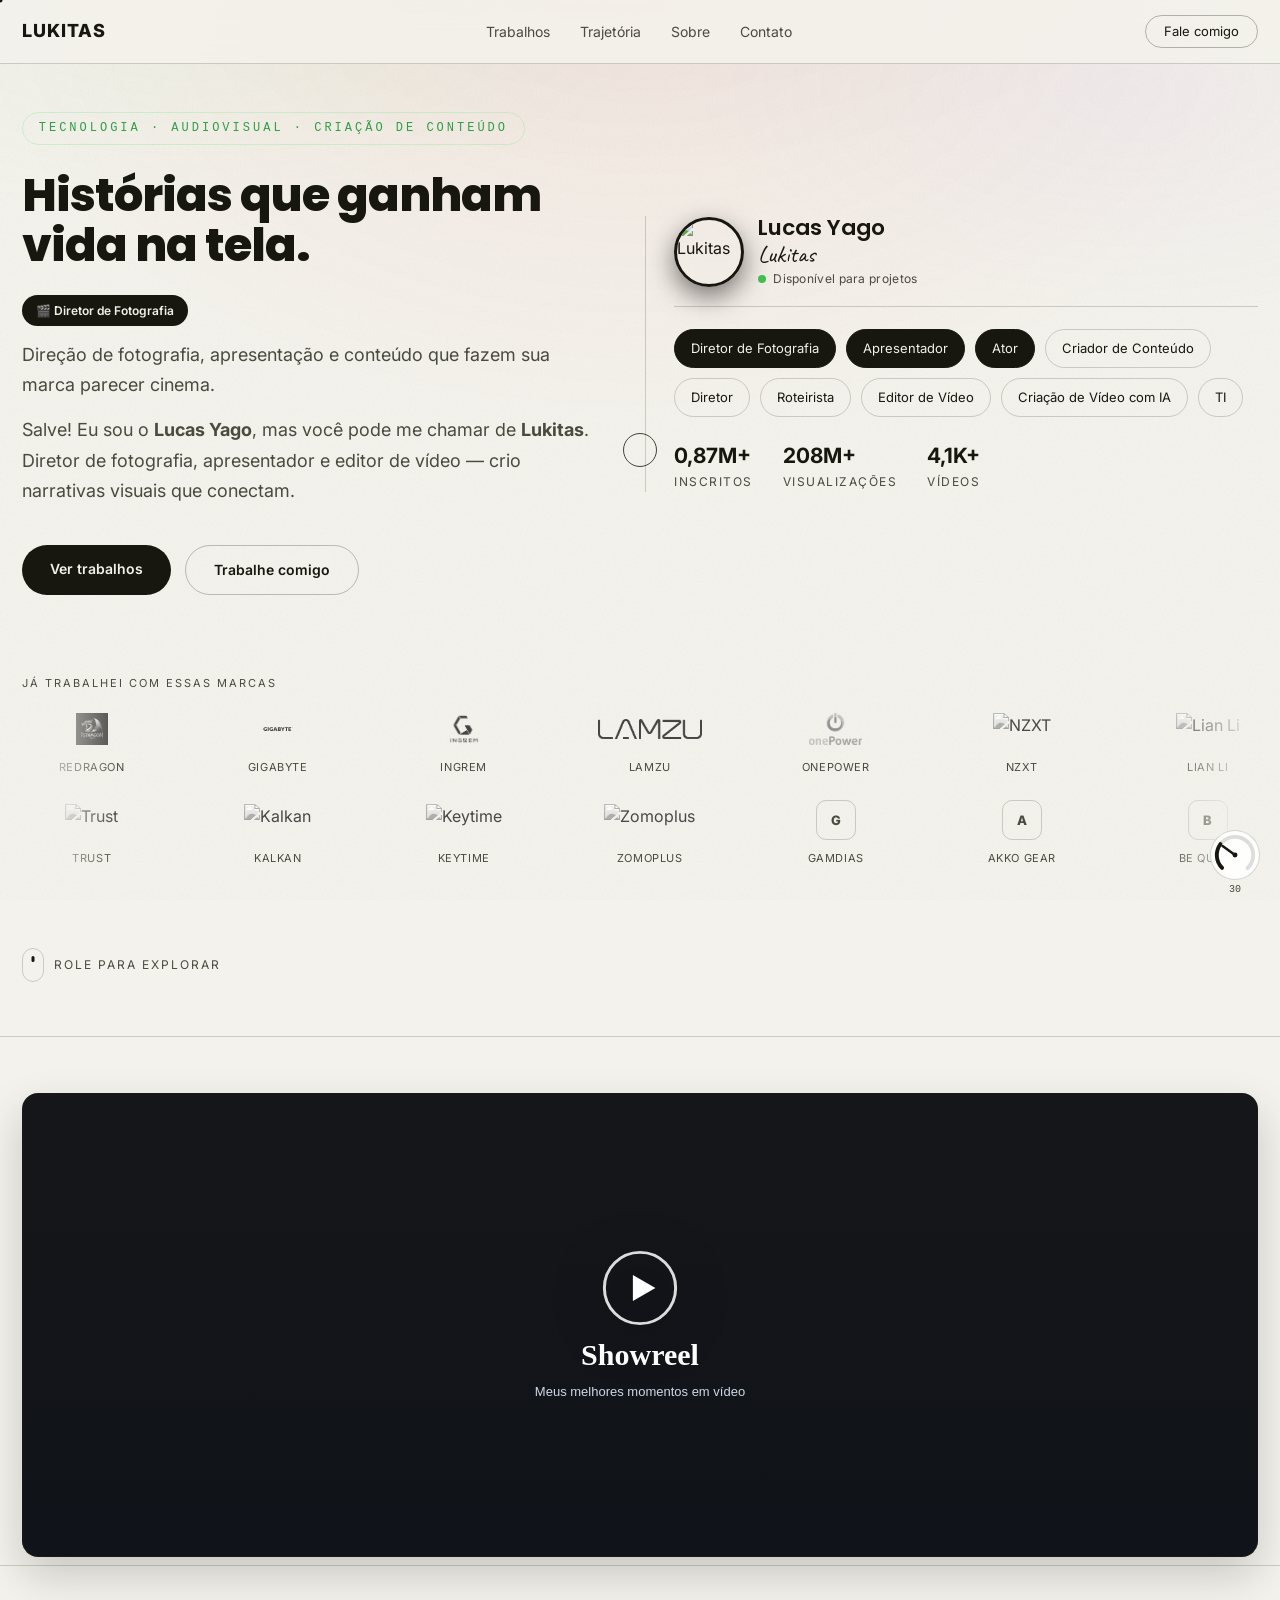
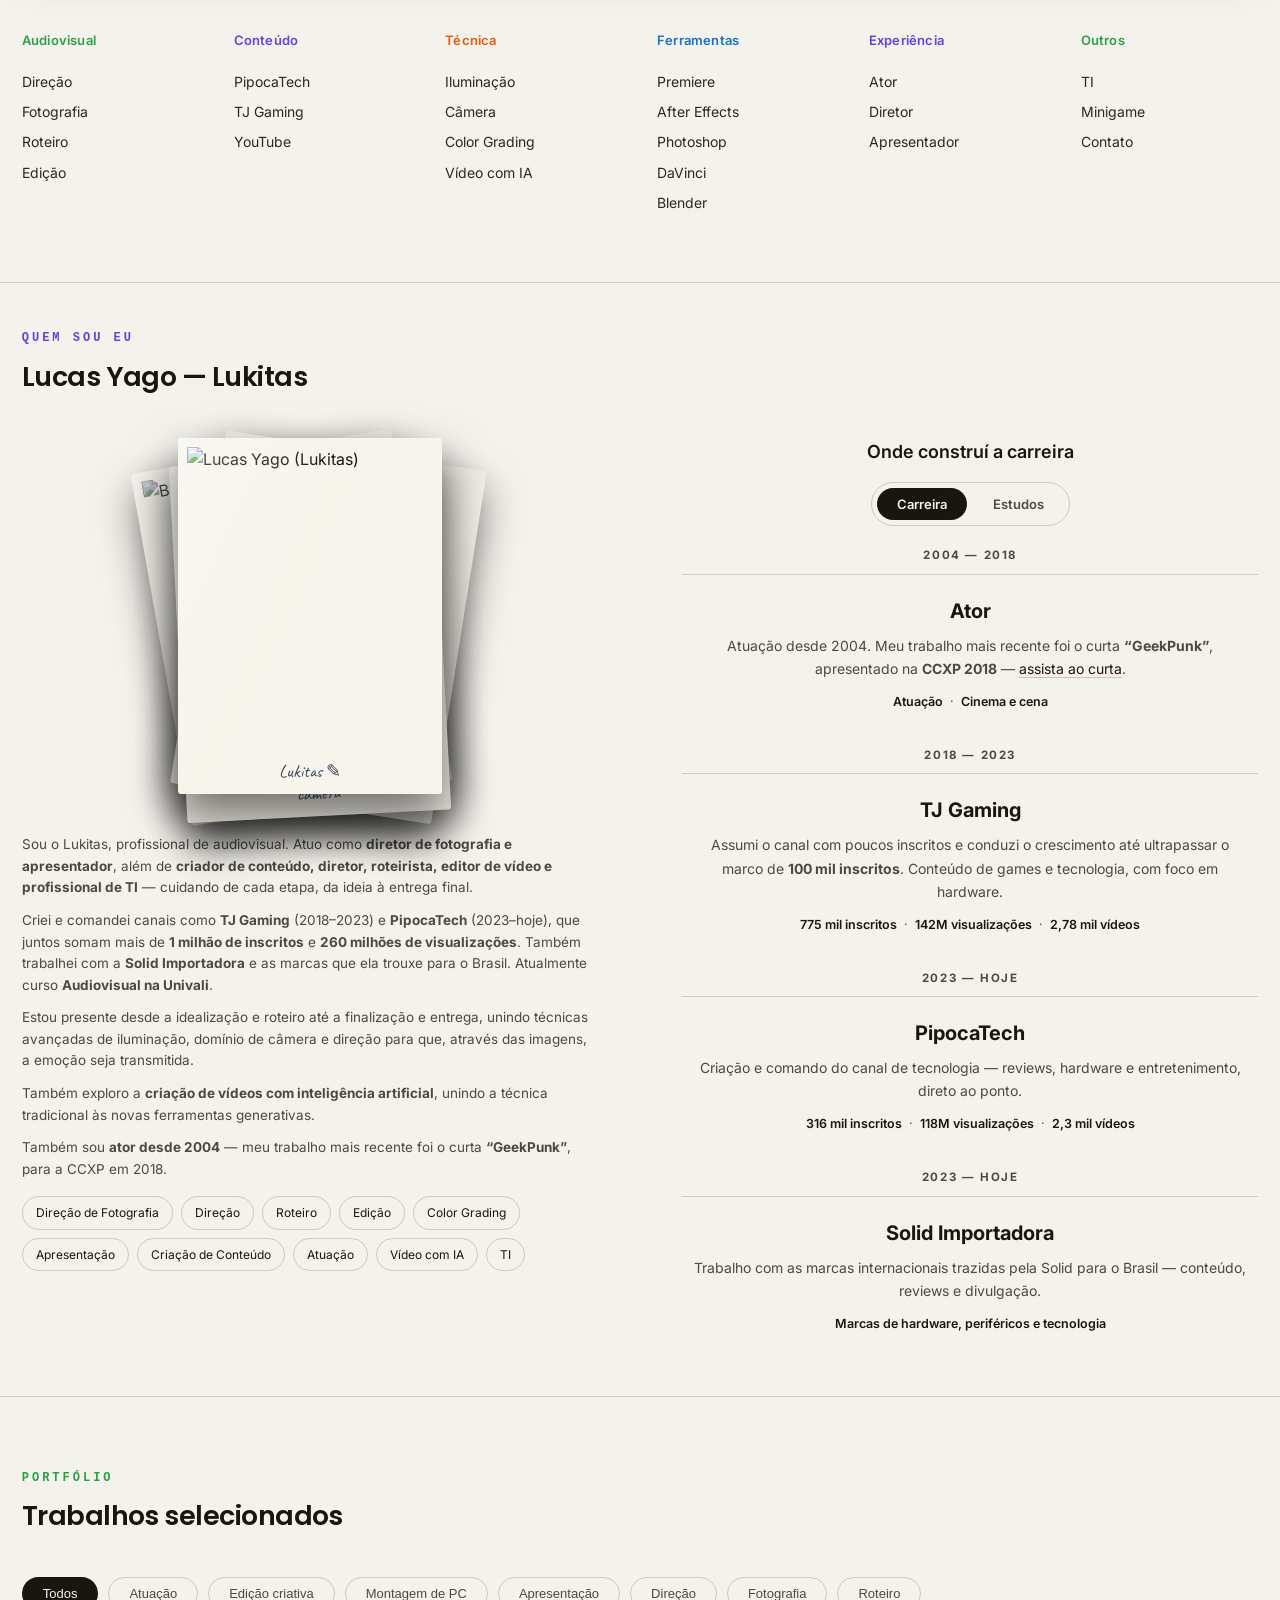
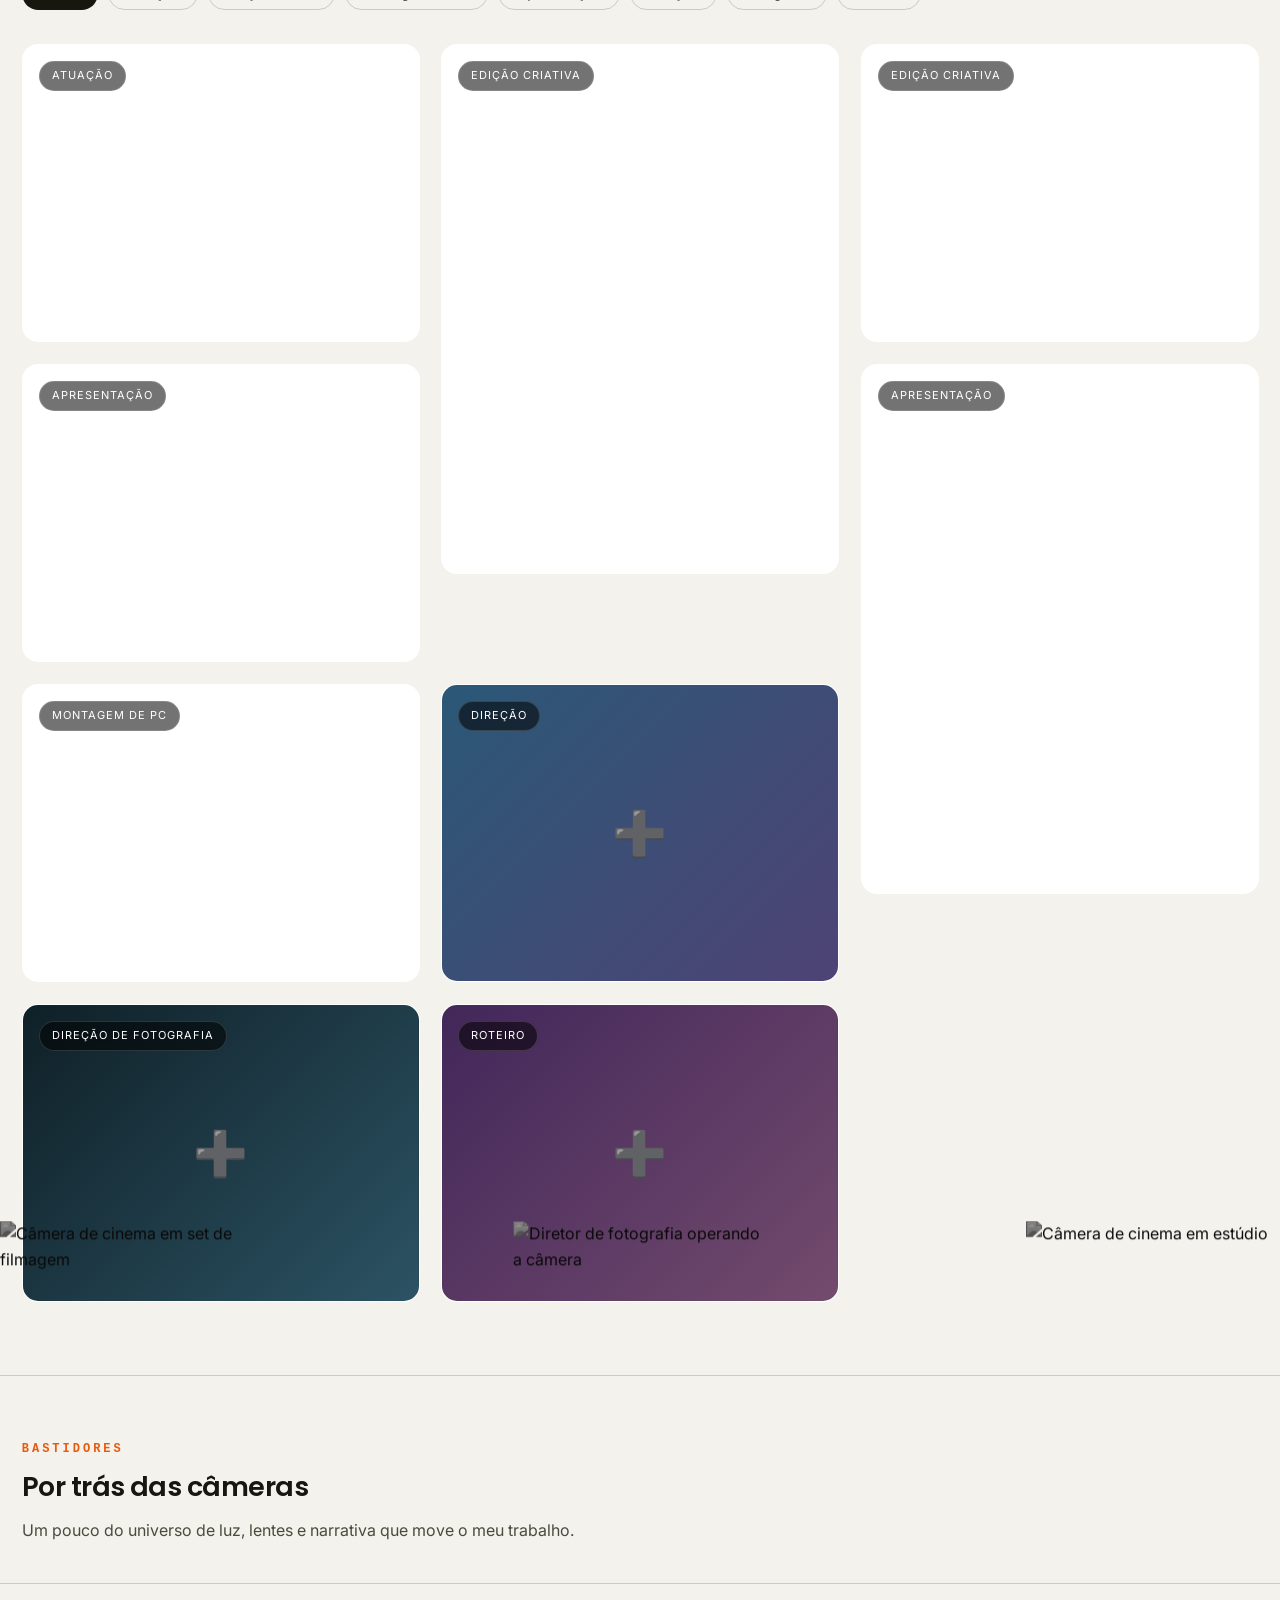
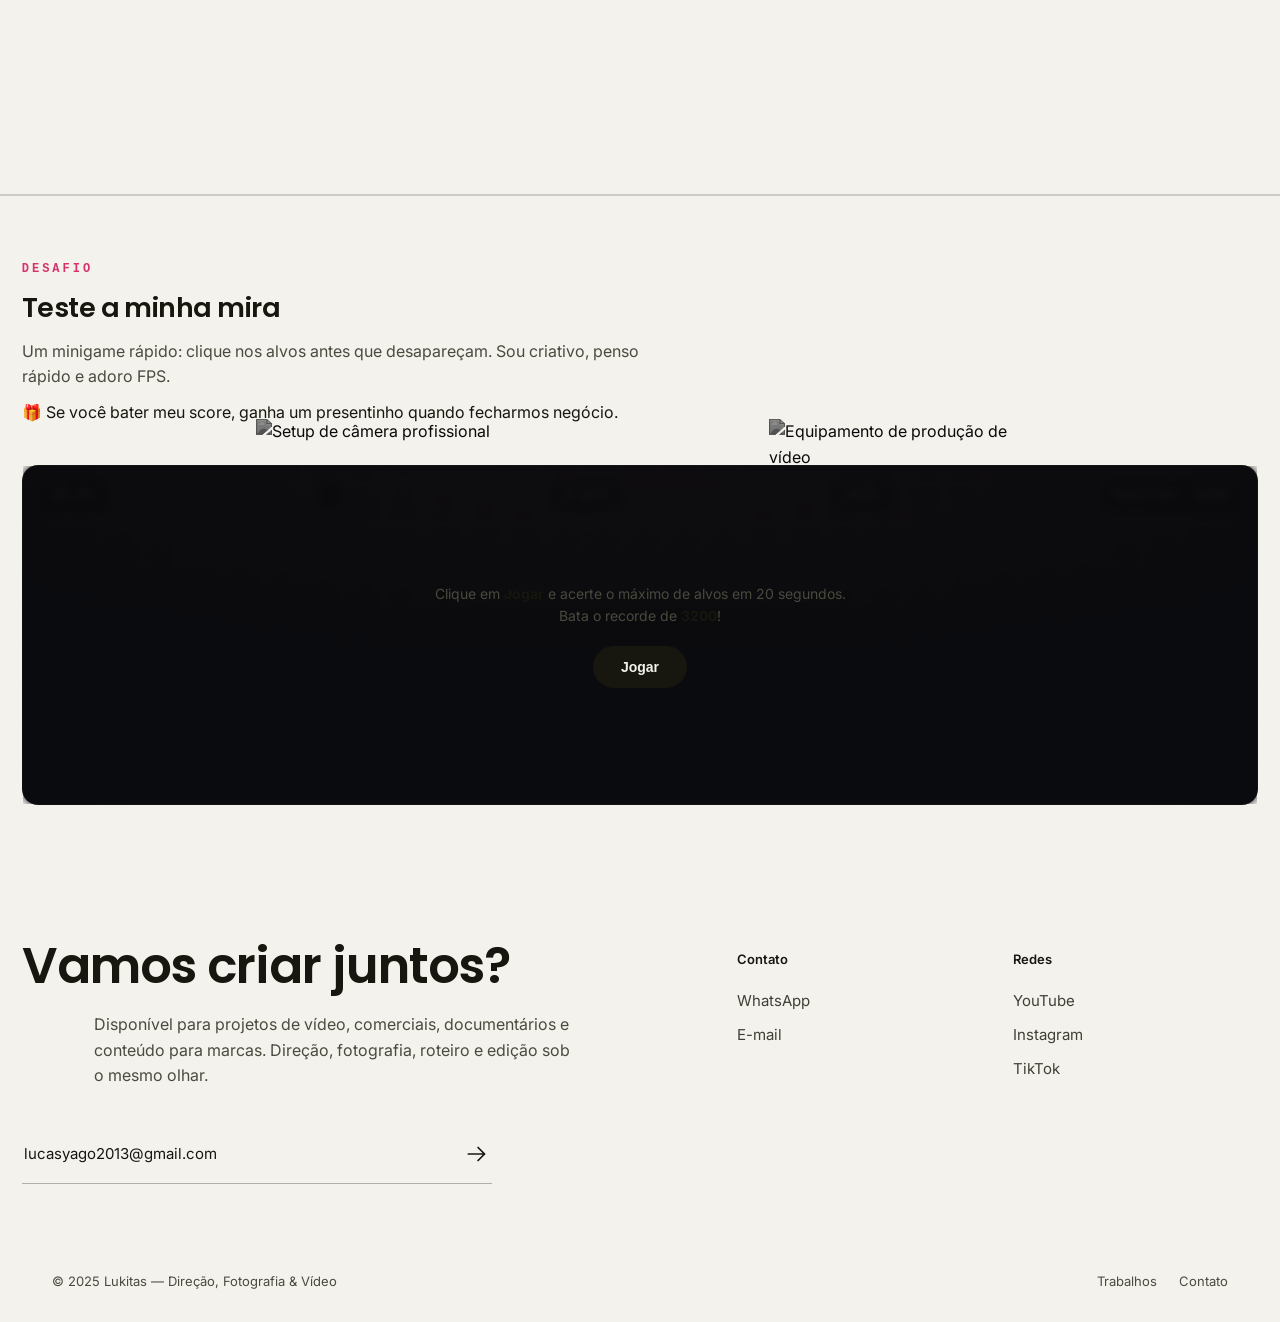
==== commit 813b6afd: "SEO: meta description, OG tags, favicon, theme-color; a11y: lightbox close as button with aria-label" ====
--- a/index.html
+++ b/index.html
@@ -7,6 +7,16 @@
 <link rel="preconnect" href="https://fonts.gstatic.com" crossorigin>
 <link href="https://fonts.googleapis.com/css2?family=Inter:wght@300;400;500;600;700;800&family=Poppins:wght@400;500;600;700;800&family=Caveat:wght@600;700&display=swap" rel="stylesheet">
 <title>Site Portfólio — Lukitas | Direção, Fotografia &amp; Vídeo</title>
+<meta name="description" content="Portfólio de Lucas Yago (Lukitas): diretor de fotografia, apresentador, roteirista e editor de vídeo. Direção, conteúdo audiovisual e criação para marcas.">
+<meta name="author" content="Lucas Yago (Lukitas)">
+<meta name="theme-color" content="#f4f2ec">
+<link rel="icon" type="image/svg+xml" href="assets/favicon.svg">
+<meta property="og:type" content="website">
+<meta property="og:title" content="Lukitas — Direção, Fotografia &amp; Vídeo">
+<meta property="og:description" content="Diretor de fotografia, apresentador e editor de vídeo. Mais de 1 milhão de inscritos e 260 milhões de visualizações.">
+<meta property="og:image" content="assets/marcas/redragon.jpg">
+<meta property="og:locale" content="pt_BR">
+<meta name="twitter:card" content="summary_large_image">
 <style>
   :root {
     --bg: #f4f2ec;
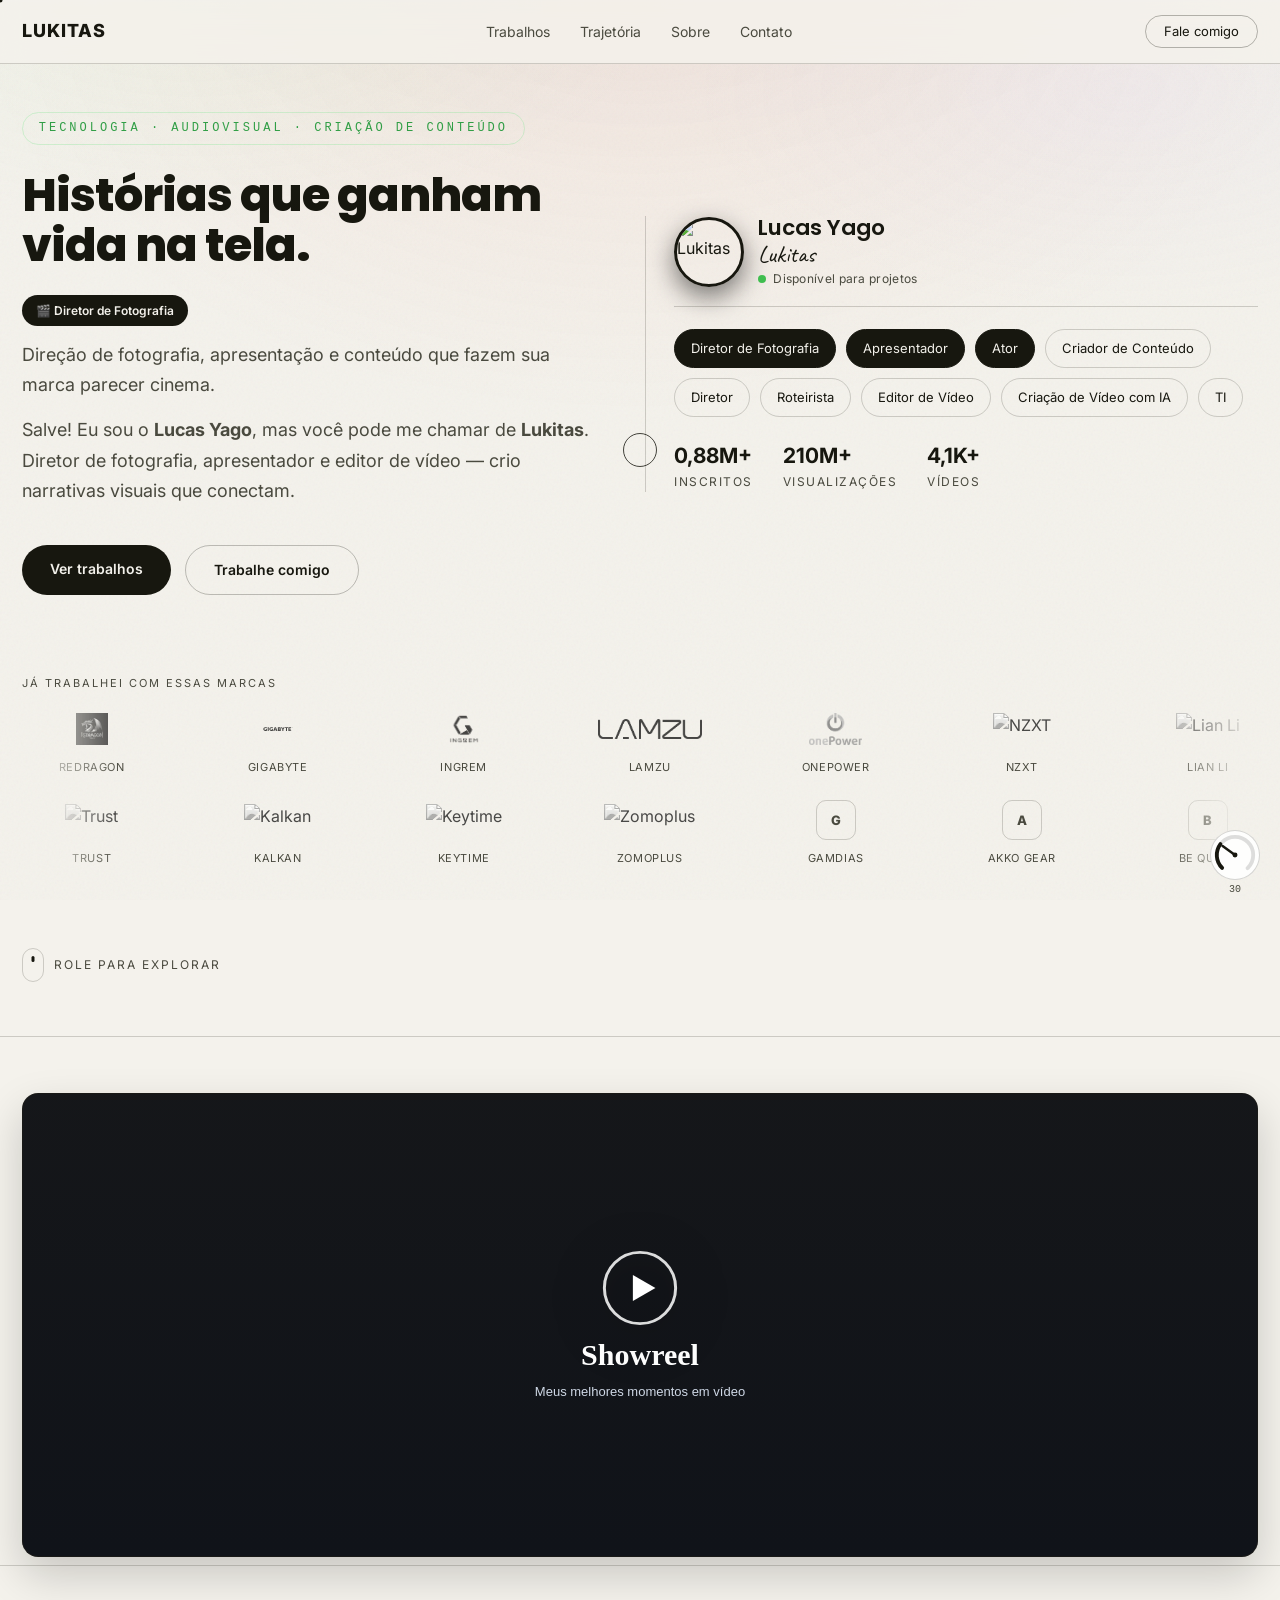
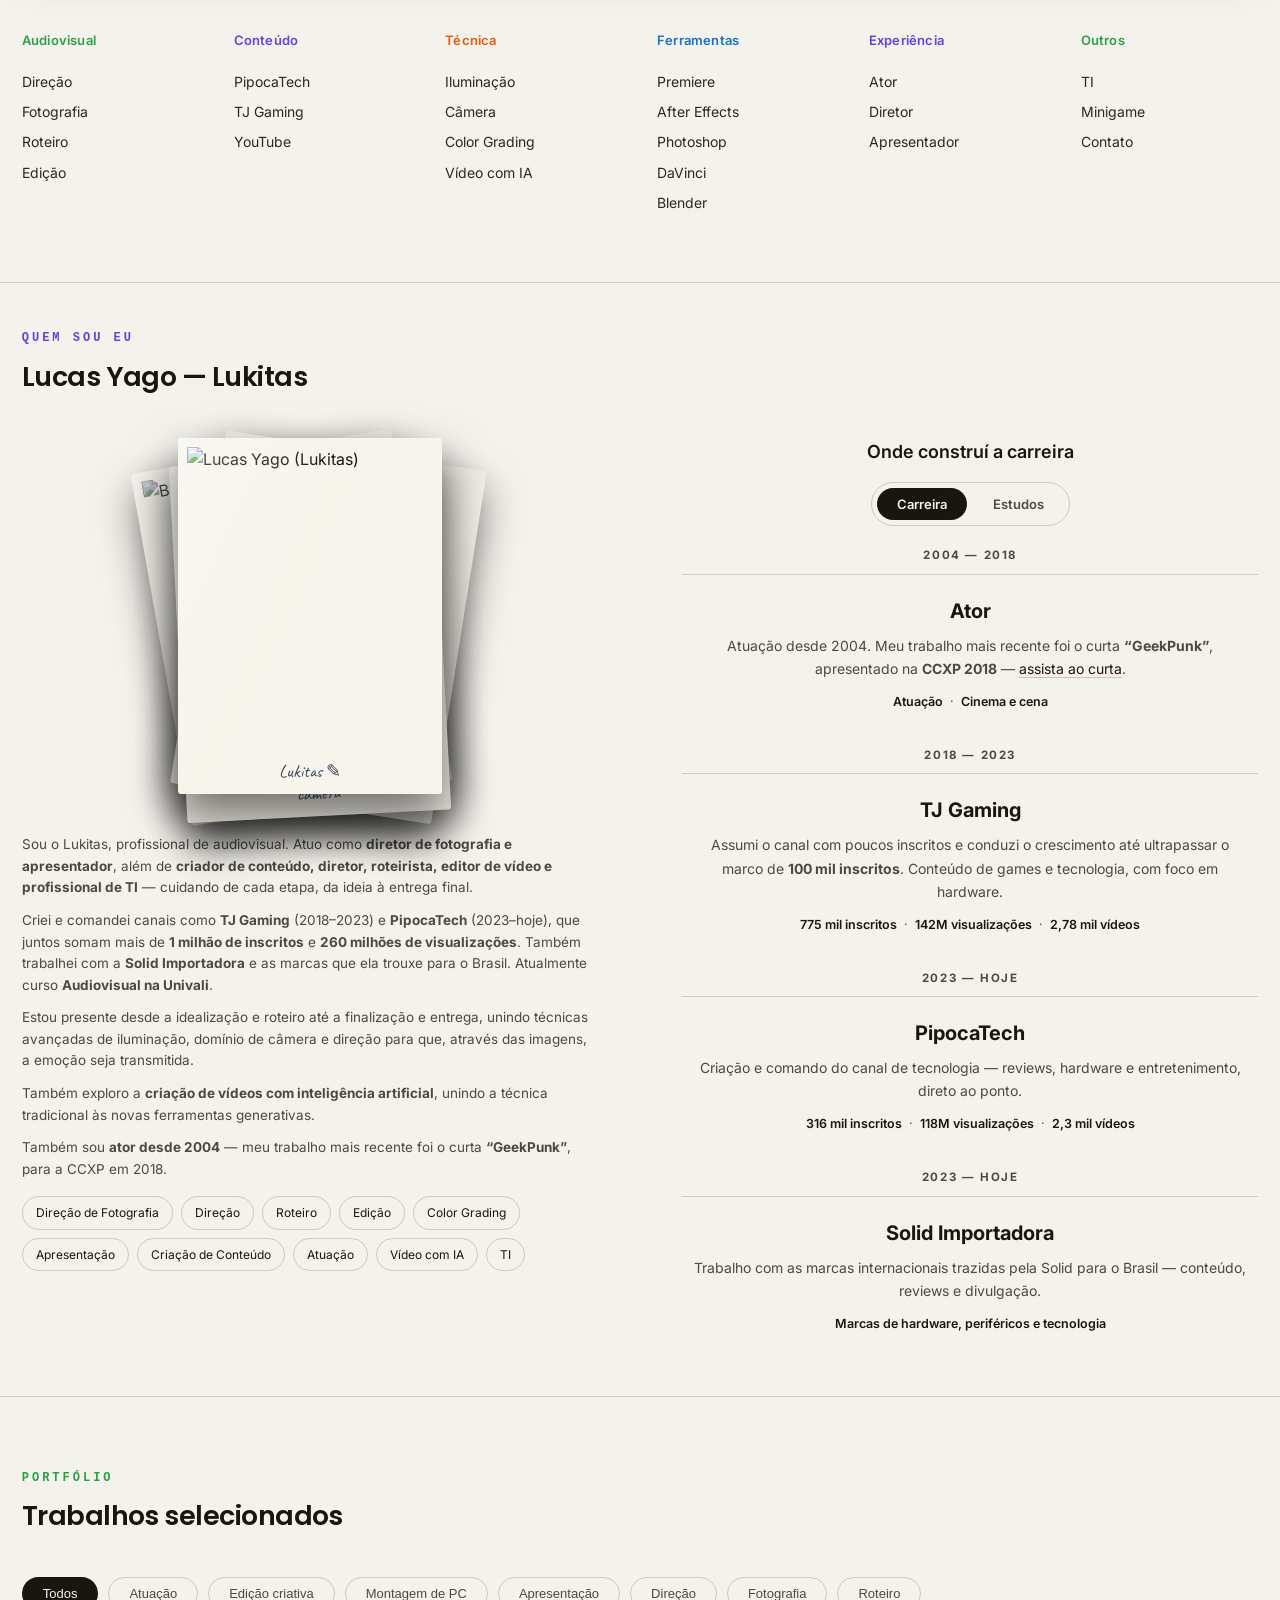
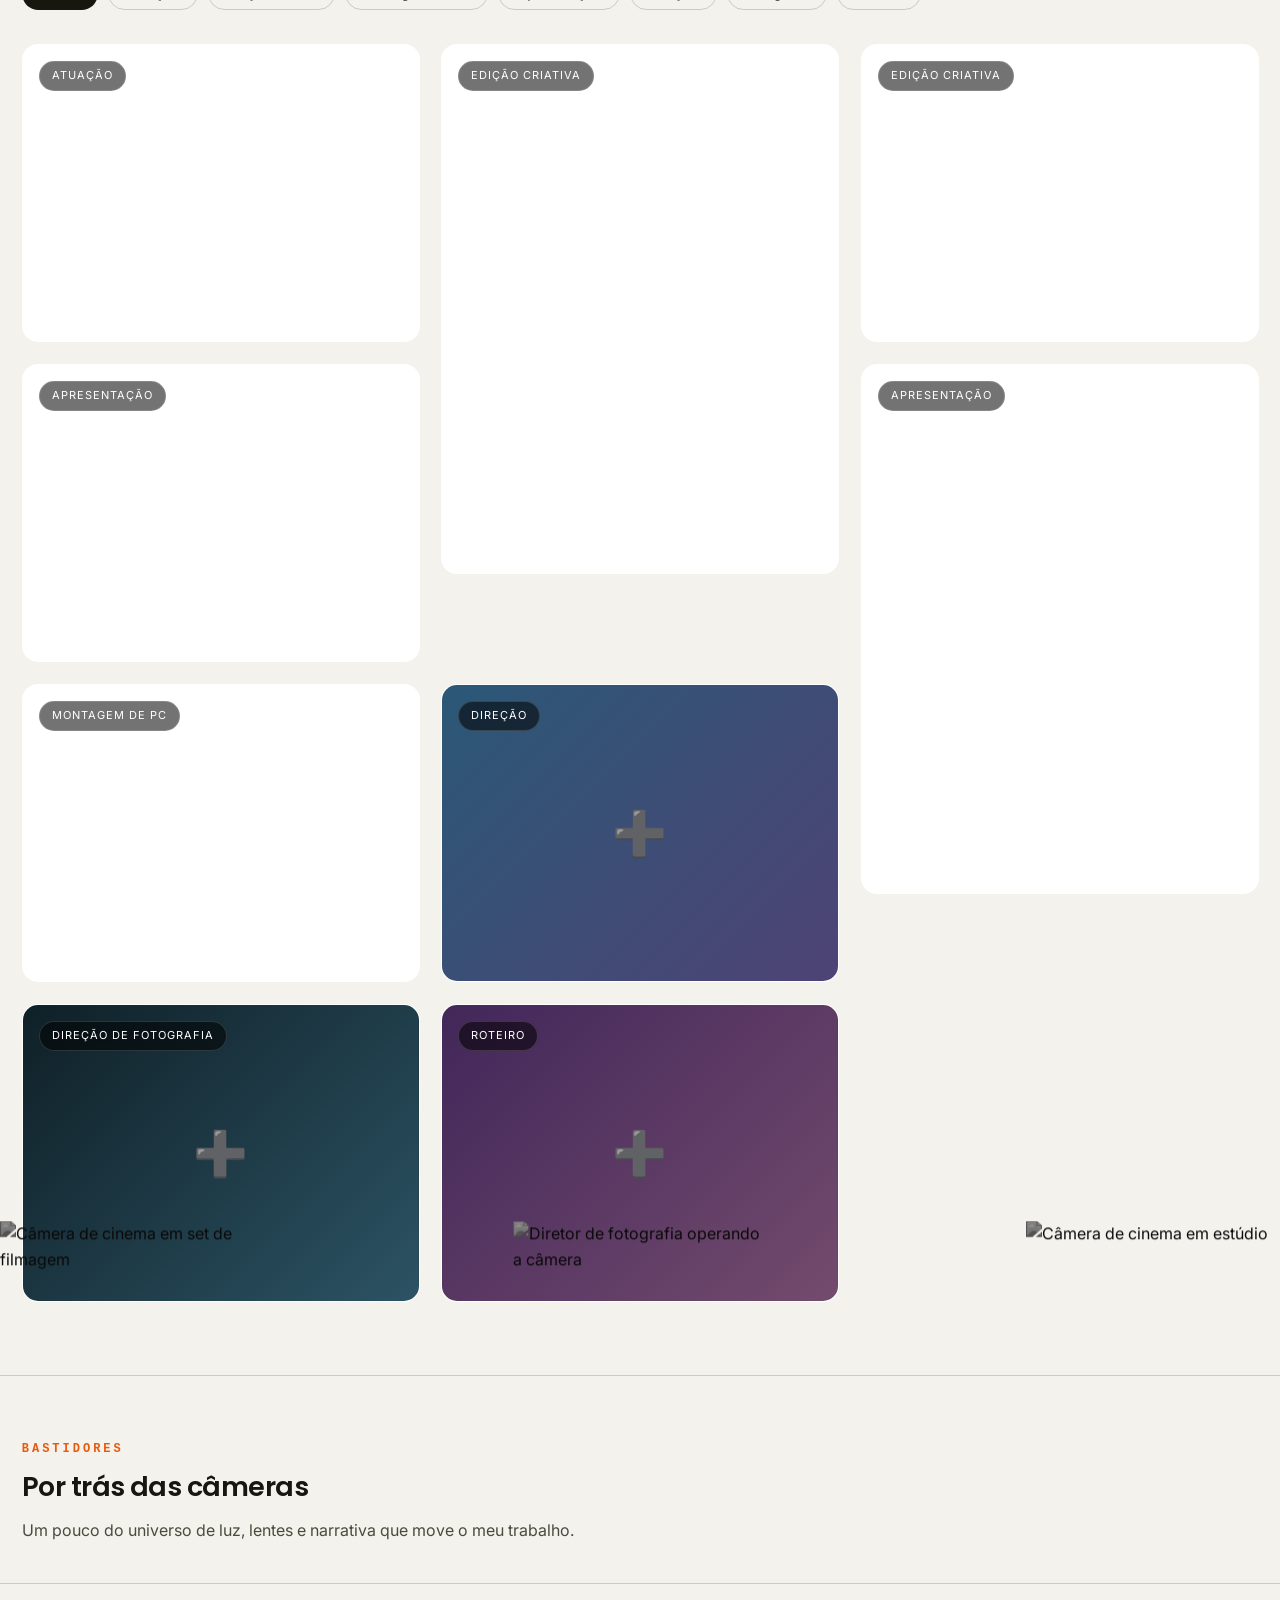
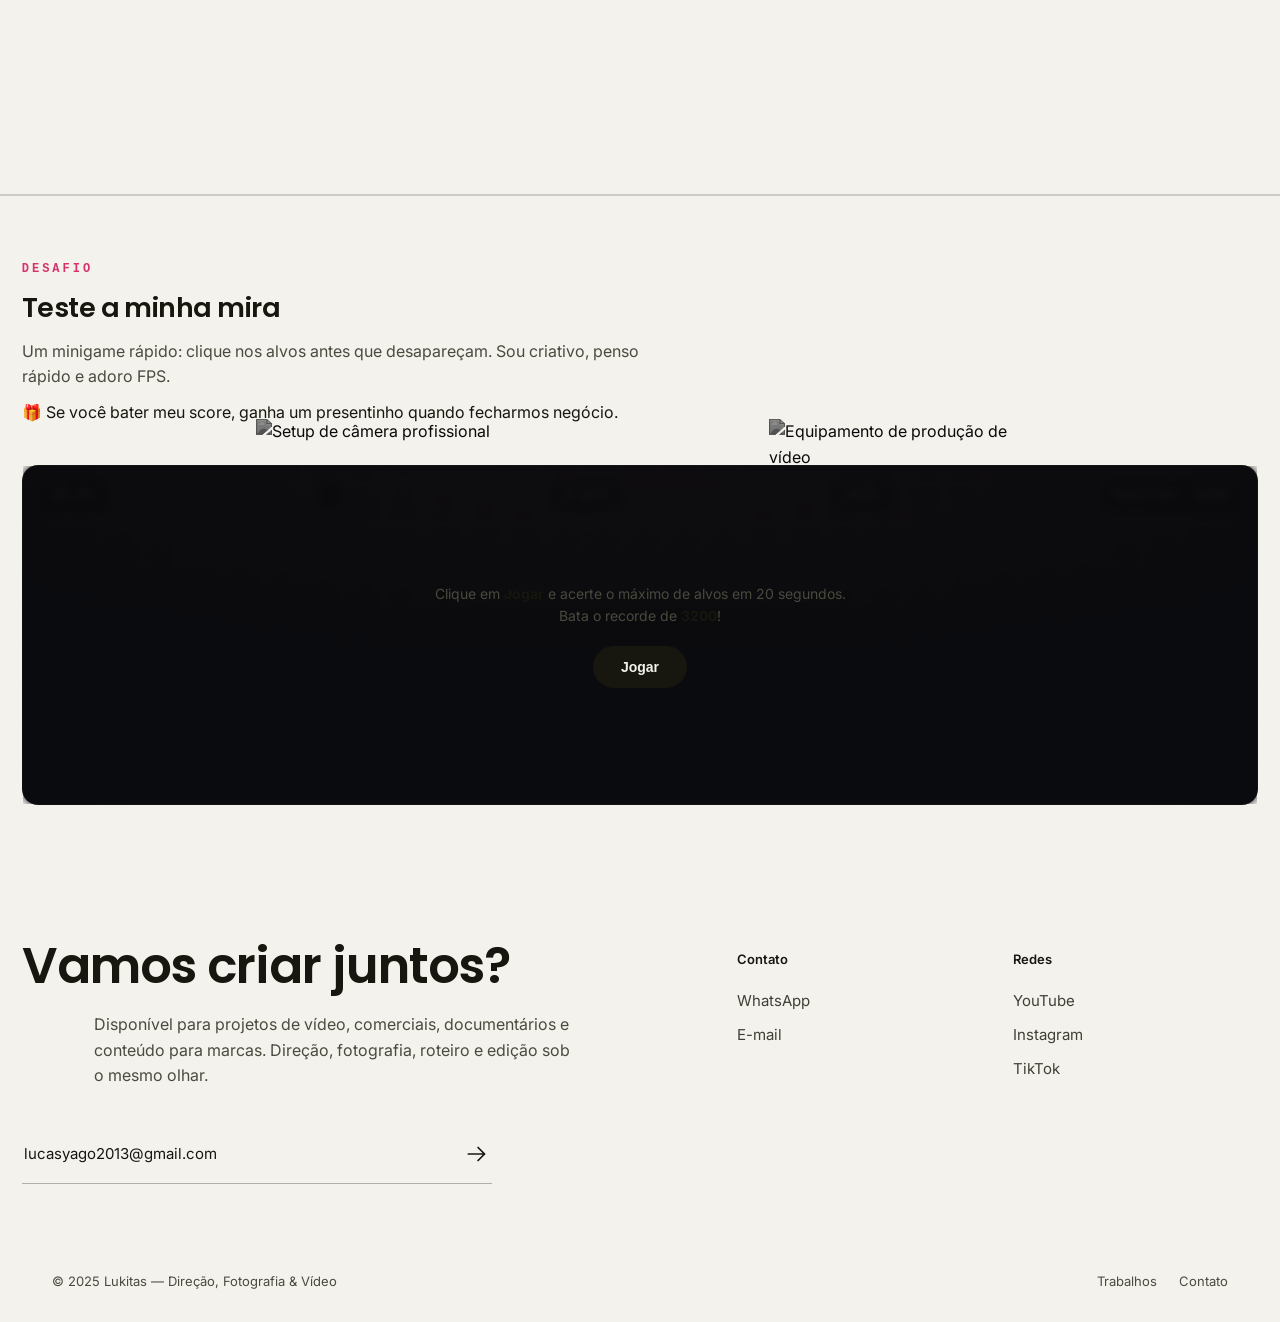
==== commit 3e26a8e7: "A11y: lightbox close button, play button aria-label" ====
--- a/index.html
+++ b/index.html
@@ -1061,7 +1061,7 @@
         <div class="ret" aria-hidden="true"></div>
         <div class="arena-msg" id="arenaMsg">
           <p id="arenaTexto">Clique em <strong>Jogar</strong> e acerte o máximo de alvos em 20 segundos. Bata o recorde de <strong>3200</strong>!</p>
-          <button class="btn primary" id="btnJogar">Jogar</button>
+          <button class="btn primary" id="btnJogar" aria-label="Jogar o minigame de mira">Jogar</button>
         </div>
       </div>
     </div>
@@ -1106,7 +1106,7 @@
 
   <!-- ===== LIGHTBOX ===== -->
   <div class="lightbox" id="lightbox">
-    <span class="fechar" id="fechar">×</span>
+    <button class="fechar" id="fechar" aria-label="Fechar">×</button>
     <div class="conteudo">
       <div class="imagem" id="lb-imagem"></div>
       <div class="texto">
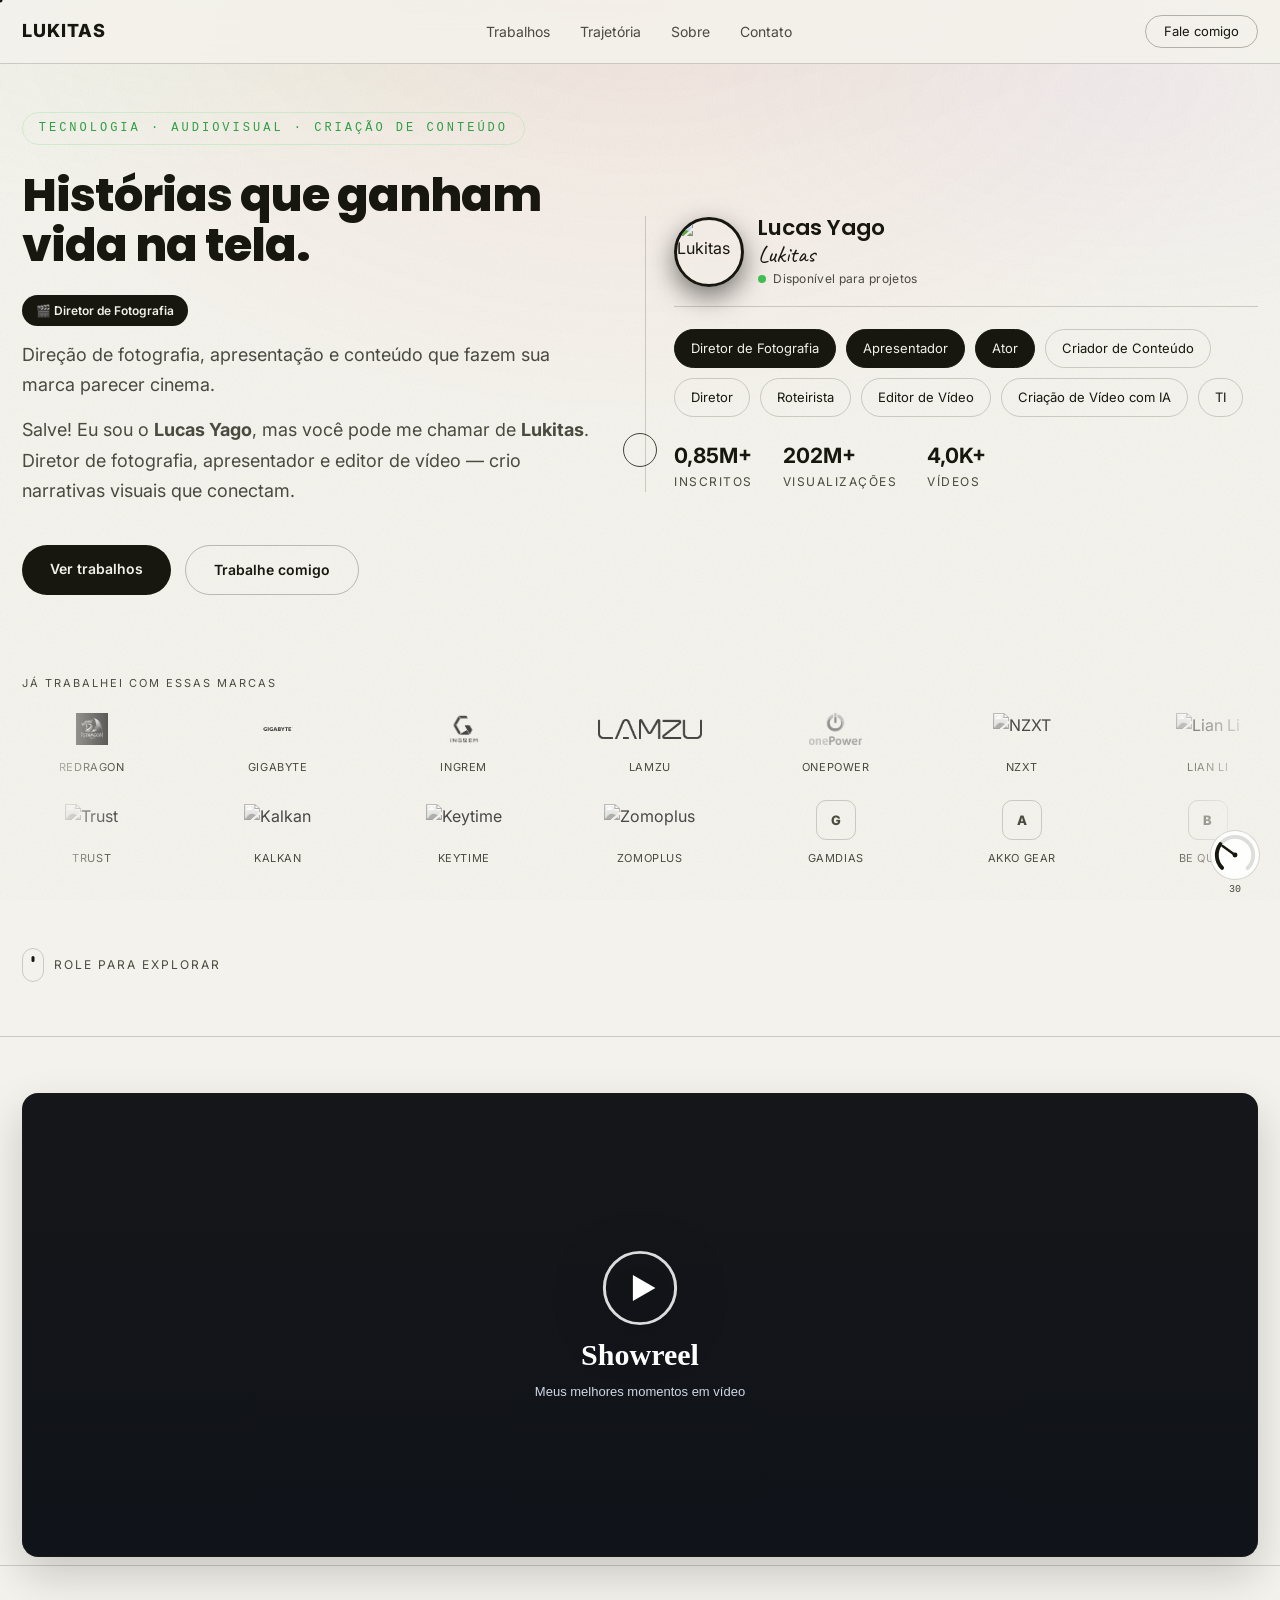
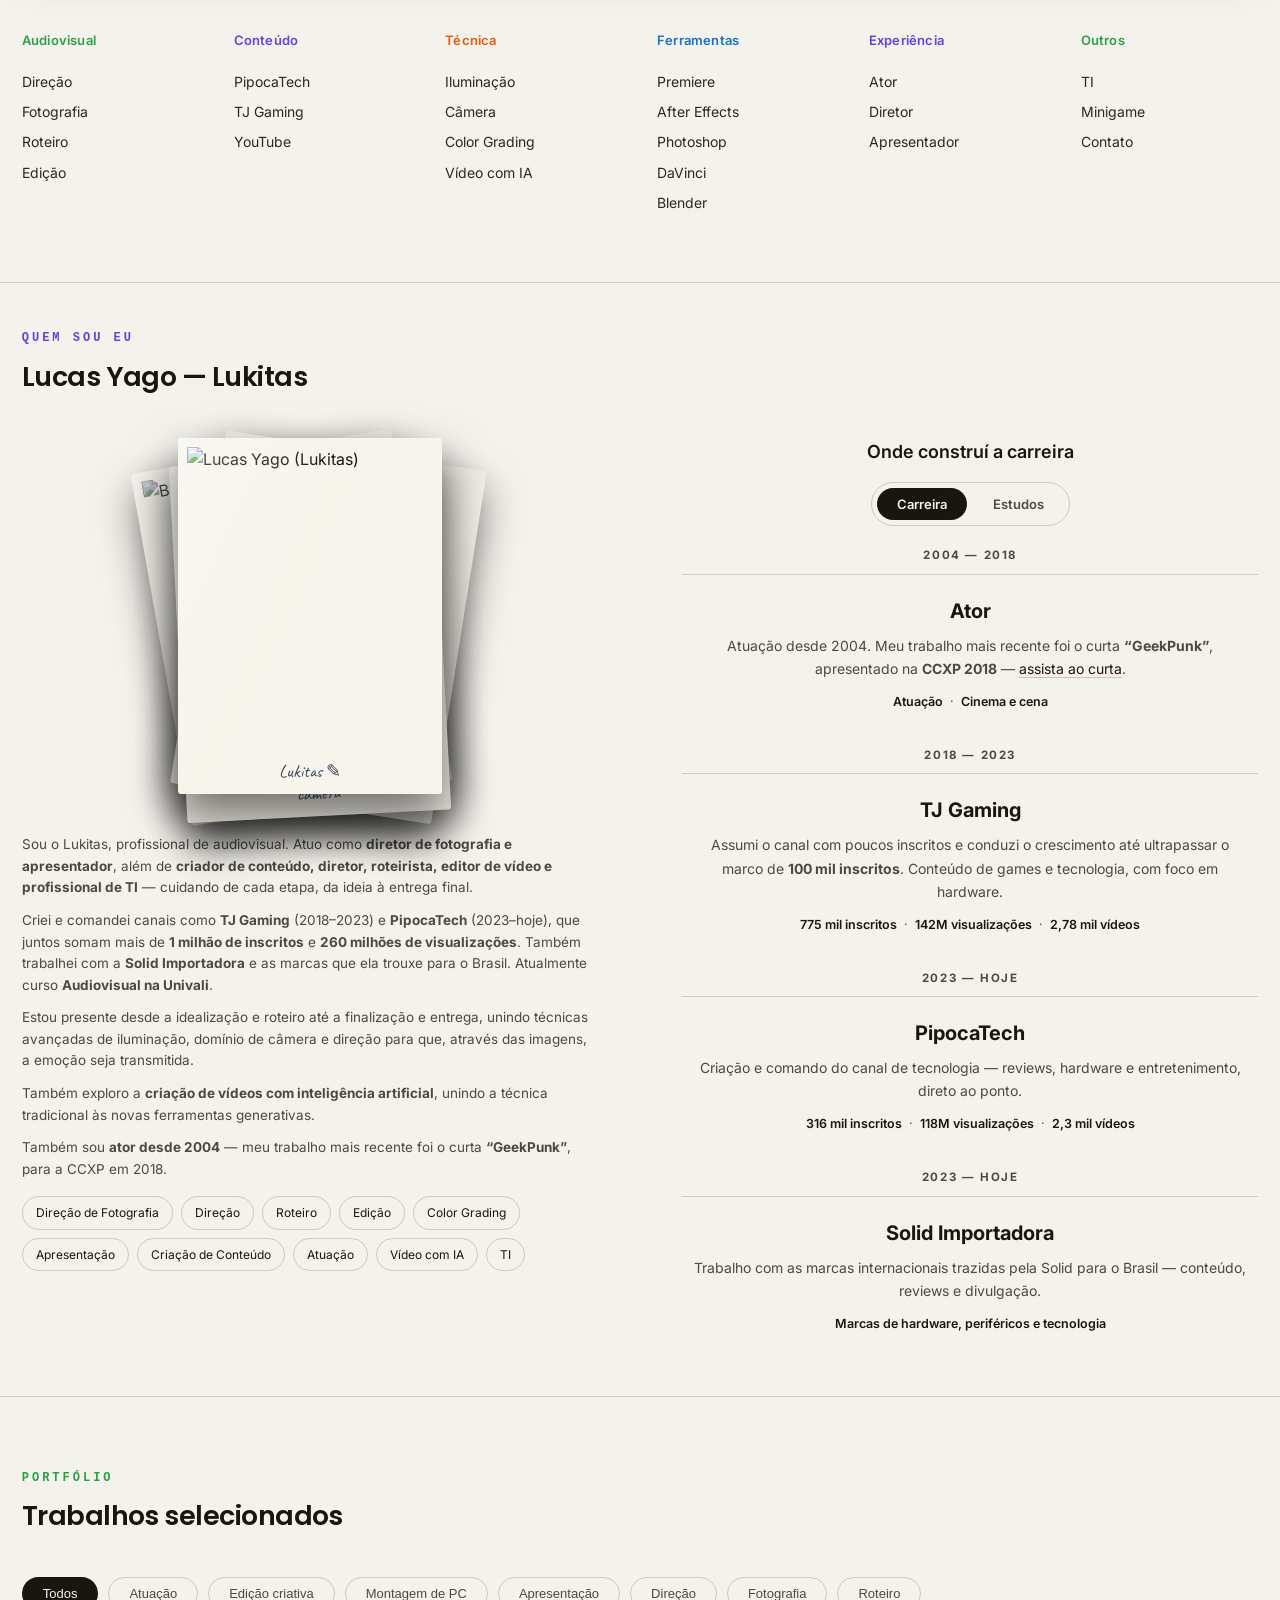
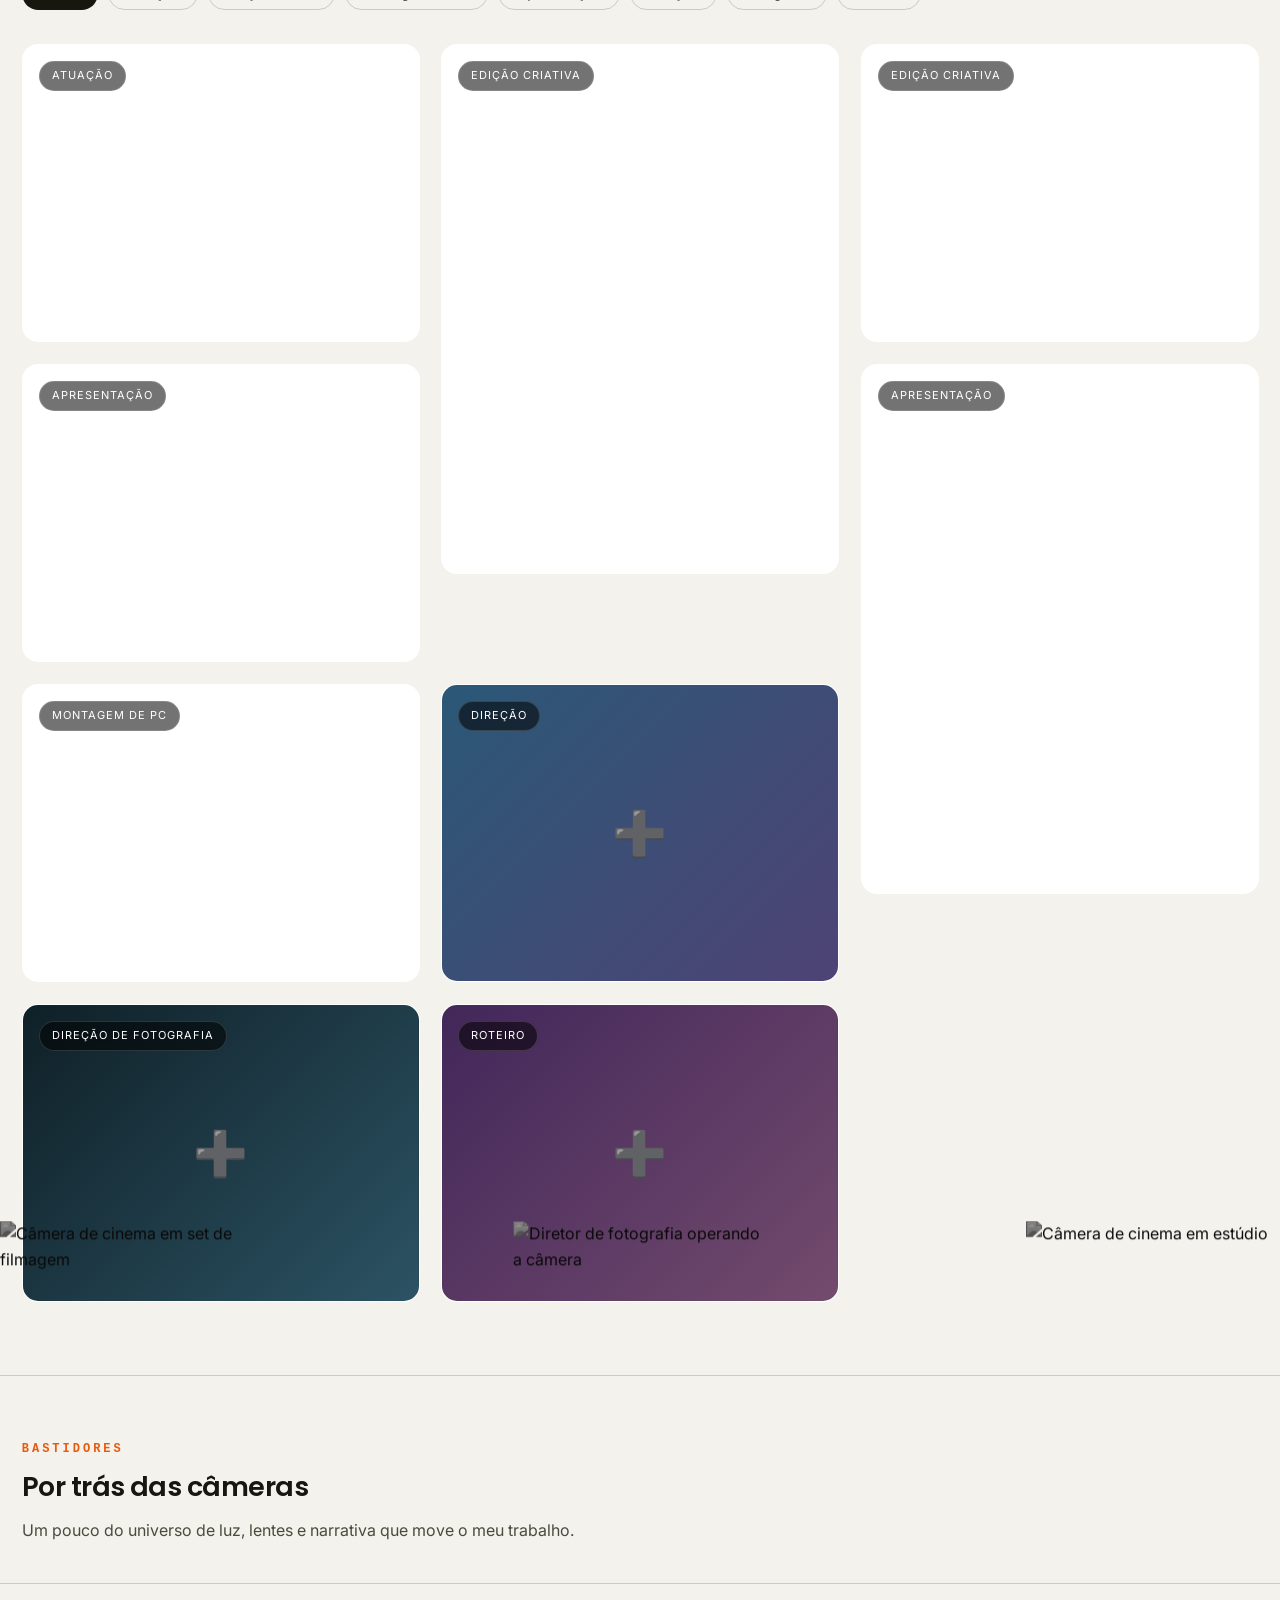
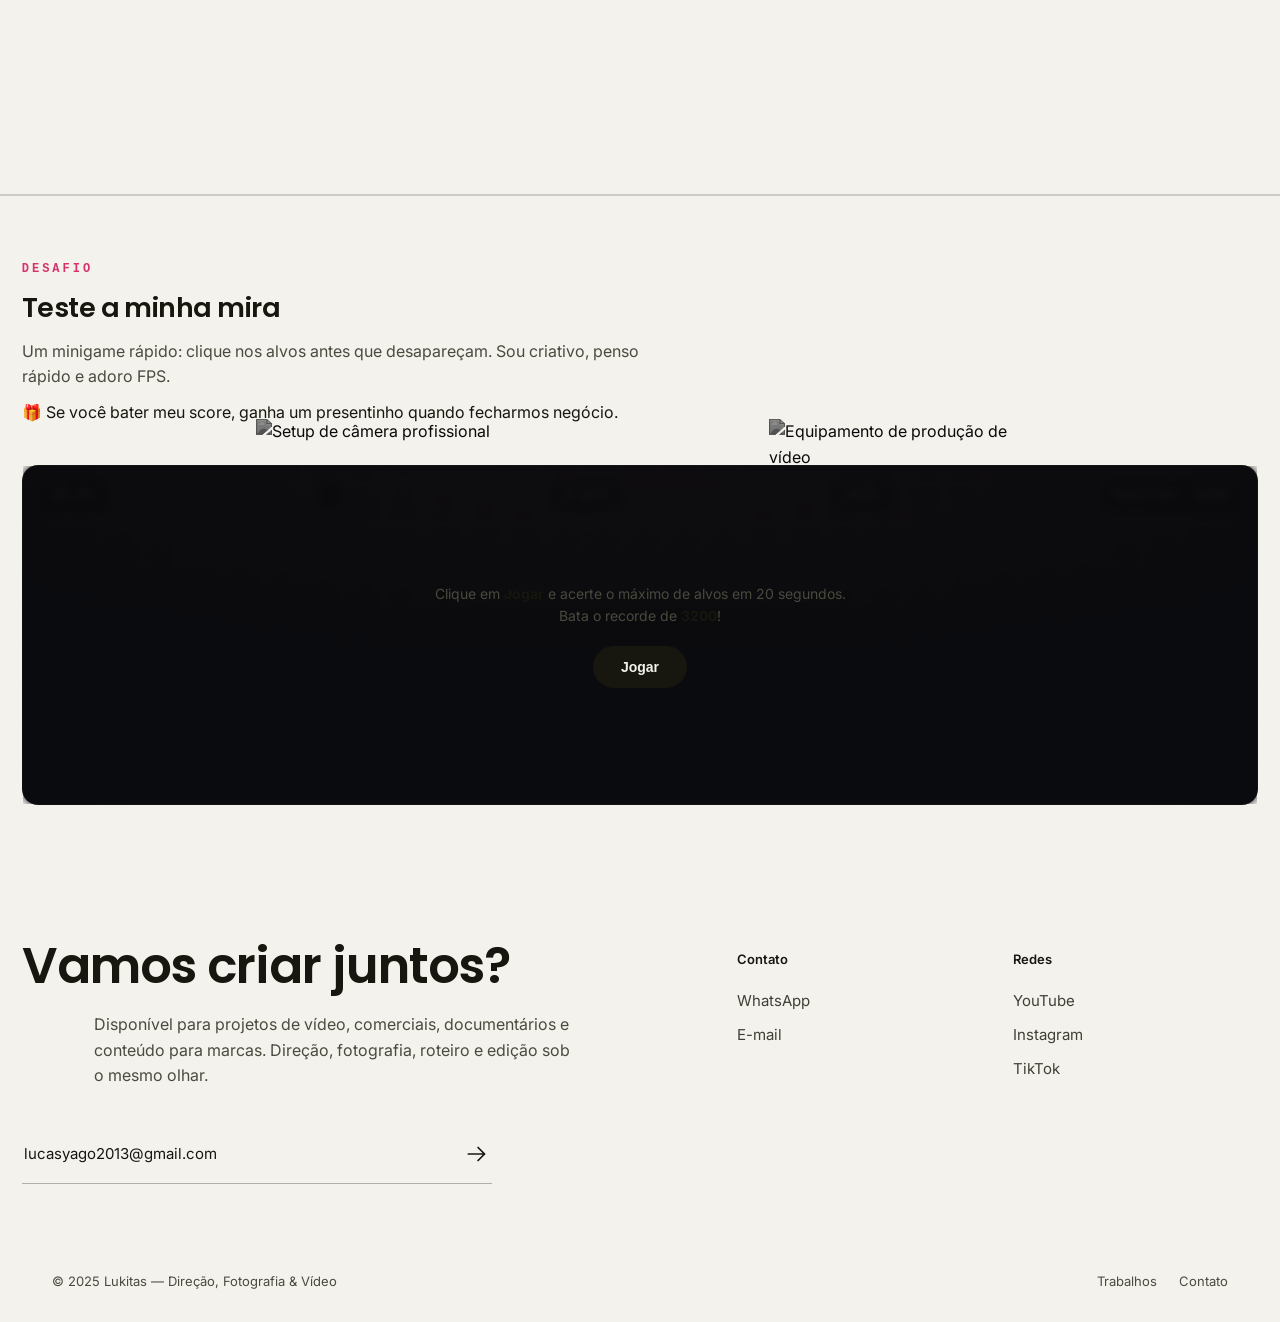
==== commit 1be47983: "Split inline CSS/JS into assets/style.css and assets/app.js (HTML 104KB -> 34KB, cacheable)" ====
--- a/index.html
+++ b/index.html
@@ -17,651 +17,7 @@
 <meta property="og:image" content="assets/marcas/redragon.jpg">
 <meta property="og:locale" content="pt_BR">
 <meta name="twitter:card" content="summary_large_image">
-<style>
-  :root {
-    --bg: #f4f2ec;
-    --bg-soft: #eeebe3;
-    --card: #ffffff;
-    --cream: #f4f2ec;
-    --tinta: #17170f;
-    --txt: #17170f;
-    --muted: #4a4a3f;
-    --accent: #17170f;
-    --accent2: #2f9e44;
-    --vermelho: #e8543f;
-    --azul-ceu: #7fc4e8;
-    --areia: #e8c9a0;
-    --col-magenta: #e646b0;
-    --col-verde: #3fbf4f;
-    --col-azul: #2b6bd8;
-    --col-amarelo: #ffd23f;
-    --verde: #2f9e44;
-    --roxo: #6741d9;
-    --laranja: #e8590c;
-    --azul: #1971c2;
-    --rosa: #d6336c;
-    --line: rgba(23,23,15,.18);
-    --radius: 16px;
-    --maxw: 1680px;
-  }
-  * { margin: 0; padding: 0; box-sizing: border-box; }
-  html { scroll-behavior: smooth; }
-  body {
-    background: var(--bg);
-    color: var(--txt);
-    font-family: 'Inter', system-ui, -apple-system, sans-serif;
-    line-height: 1.6;
-    overflow-x: hidden;
-  }
-  body::before { content: ''; position: fixed; inset: 0; z-index: 0; pointer-events: none;
-    background: radial-gradient(70% 45% at 50% -10%, rgba(0,0,0,.03), transparent 65%); }
-  .display { font-family: 'Poppins', 'Inter', system-ui, sans-serif; font-weight: 600; letter-spacing: -0.03em; }
-
-  /* ---------- Fundo decorativo ---------- */
-  .glow {
-    position: fixed; border-radius: 50%; filter: blur(150px); opacity: .12;
-    pointer-events: none; z-index: 0;
-  }
-  .glow { display: none; }
-  .glow.a { width: 520px; height: 520px; background: #5c2a20; top: -180px; left: -140px; }
-  .glow.b { width: 460px; height: 460px; background: #1d4a72; top: 45%; right: -160px; }
-
-  /* ---------- Nav ---------- */
-  header {
-    position: fixed; top: 0; left: 0; right: 0; z-index: 50;
-    display: flex; justify-content: space-between; align-items: center;
-    padding: 15px 1.7vw;
-    backdrop-filter: blur(12px);
-    background: rgba(244,242,236,.82);
-    border-bottom: 1px solid var(--line);
-  }
-  .logo { font-weight: 800; letter-spacing: 1px; font-size: 18px; }
-  .logo span { color: var(--accent); }
-  nav a {
-    color: var(--muted); text-decoration: none; margin-left: 26px;
-    font-size: 14px; transition: color .25s;
-  }
-  nav a:hover { color: var(--txt); }
-  .btn-nav { display: inline-flex; align-items: center; line-height: 1; border: 1px solid rgba(23,23,15,.3); border-radius: 999px; padding: 9px 18px; font-size: 13px; color: var(--txt); text-decoration: none; transition: background .25s, color .25s; white-space: nowrap; }
-  .btn-nav:hover { background: var(--tinta); color: var(--cream); }
-  @media (max-width: 720px) { .btn-nav { display: none; } }
-
-  /* ---------- Hero ---------- */
-  .hero {
-    position: relative; z-index: 1;
-    max-width: var(--maxw); margin: 0 auto;
-    padding: 112px 1.7vw 54px;
-    display: grid; grid-template-columns: minmax(0, 1fr) minmax(0, 1.08fr);
-    column-gap: 56px; row-gap: 34px; align-items: center;
-  }
-  .hero-esq { min-width: 0; }
-  .hero-dir { display: flex; flex-direction: column; gap: 22px; border-left: 1px solid var(--line); padding-left: 28px; }
-  .hero .scroll-cue { grid-column: 1 / -1; }
-  .hero-perfil { display: flex; align-items: center; gap: 14px; padding-bottom: 18px; border-bottom: 1px solid var(--line); }
-  .perfil-nome { font-family: 'Poppins', 'Inter', sans-serif; font-weight: 600; font-size: clamp(18px, 1.7vw, 23px); color: var(--tinta); line-height: 1.1; }
-  .hero-marcas { grid-column: 1 / -1; margin-top: 46px; }
-  .hero-marcas .carrossel-duplo { margin-top: 16px; }
-  .hero-perfil img { width: 70px; height: 70px; border-radius: 50%; object-fit: cover; border: 3px solid var(--accent); box-shadow: 0 10px 26px rgba(0,0,0,.5); }
-  .hero-perfil-txt { display: flex; flex-direction: column; gap: 4px; }
-  .assinatura { font-family: 'Caveat', cursive; font-size: 24px; line-height: .9; color: var(--tinta); }
-  .disp { display: inline-flex; align-items: center; gap: 7px; font-size: 12px; color: var(--muted); letter-spacing: .3px; }
-  .disp i { width: 8px; height: 8px; border-radius: 50%; background: #3fbf4f; animation: pulsaDisp 2s ease-out infinite; }
-  @keyframes pulsaDisp { 0% { box-shadow: 0 0 0 0 rgba(63,191,79,.65); } 70% { box-shadow: 0 0 0 9px rgba(63,191,79,0); } 100% { box-shadow: 0 0 0 0 rgba(63,191,79,0); } }
-  .selo { display: inline-block; align-self: flex-start; margin: 0 0 14px; padding: 6px 14px; background: var(--tinta); color: var(--cream); font-weight: 600; font-size: 12px; border-radius: 999px; }
-  .posic { font-family: 'Inter', system-ui, sans-serif; font-size: clamp(15px, 1.3vw, 18px); line-height: 1.5; color: var(--muted); max-width: 620px; margin-bottom: 14px; }
-  .parceiros { margin-top: 36px; }
-  .parc-label { display: block; font-size: 11px; letter-spacing: 2px; text-transform: uppercase; color: var(--muted); margin-bottom: 12px; }
-  .parc-logos { display: flex; flex-wrap: wrap; align-items: center; gap: 22px; }
-  .parc-logos img { height: 22px; width: auto; max-width: 80px; object-fit: contain; filter: grayscale(1) contrast(1.15); opacity: .7; transition: filter .3s, opacity .3s; }
-  .parc-logos img:hover { filter: grayscale(0); opacity: 1; }
-  /* Showreel */
-  #showreel { padding: 56px 0 8px; }
-  .sr-card { position: relative; border-radius: var(--radius); overflow: hidden; border: 1px solid var(--line); box-shadow: 0 18px 44px rgba(0,0,0,.18); aspect-ratio: 24/9; background: #1a1a1a; }
-  .sr-card video { width: 100%; height: 100%; object-fit: cover; display: block; opacity: .9; }
-  .sr-play { position: absolute; inset: 0; display: flex; flex-direction: column; align-items: center; justify-content: center; gap: 12px; background: linear-gradient(rgba(6,12,24,.25), rgba(6,12,24,.5)); border: none; cursor: pointer; color: #fff; }
-  .sr-play svg { width: 76px; height: 76px; filter: drop-shadow(0 10px 24px rgba(0,0,0,.6)); transition: transform .3s; }
-  .sr-play:hover svg { transform: scale(1.08); }
-  .sr-play strong { font-family: 'Playfair Display', Georgia, serif; font-size: clamp(20px, 2.6vw, 30px); }
-  .sr-play span { font-size: 13px; color: #cfd8e6; }
-  .sr-aviso { position: absolute; left: 14px; right: 14px; bottom: 14px; background: rgba(6,12,24,.9); border: 1px solid var(--line); border-radius: 10px; padding: 10px 14px; font-size: 12px; color: var(--muted); opacity: 0; transition: opacity .3s; pointer-events: none; }
-  .sr-aviso.mostra { opacity: 1; }
-  .sr-aviso code { color: var(--accent); }
-  @media (max-width: 720px) { .sr-card { aspect-ratio: 16/10; } }
-  .hero-dir .roles { margin-top: 0; }
-  .hero-dir .stats { margin-top: 0; }
-  @media (max-width: 900px) { .hero { grid-template-columns: 1fr; } .hero-dir { padding: 24px 22px; } }
-  .tag {
-    display: inline-block; font-size: 12px; letter-spacing: 3px;
-    text-transform: uppercase; color: var(--verde);
-    font-family: ui-monospace, 'SF Mono', Menlo, monospace;
-    border: 1px solid rgba(140,233,154,.35); border-radius: 999px;
-    padding: 6px 16px; margin-bottom: 26px;
-  }
-  .hero h1 {
-    font-size: clamp(30px, 3.6vw, 50px); line-height: 1.08;
-    font-weight: 800; letter-spacing: -0.022em; margin-bottom: 24px;
-  }
-  .hero h1 em { font-style: normal; color: var(--tinta); }
-  .hero p { color: var(--muted); font-size: clamp(15px, 1.6vw, 18px); max-width: 620px; line-height: 1.7; }
-  .cta { margin-top: 38px; display: flex; gap: 14px; flex-wrap: wrap; }
-  .btn {
-    padding: 13px 28px; border-radius: 999px; font-size: 14px; font-weight: 600;
-    text-decoration: none; transition: transform .25s, box-shadow .25s;
-    display: inline-block; cursor: pointer; border: none;
-  }
-  .btn.primary { background: var(--tinta); color: var(--cream); box-shadow: none; }
-  .btn.primary:hover { background: #000; }
-  .btn.ghost { background: transparent; color: var(--txt); border: 1px solid rgba(23,23,15,.25); }
-  .btn.ghost:hover { border-color: var(--tinta); }
-  .btn:hover { transform: translateY(-2px); }
-  .roles { display: flex; flex-wrap: wrap; gap: 10px; margin-top: 30px; }
-  .roles span {
-    font-size: 13px; color: var(--txt); padding: 8px 16px; border-radius: 999px;
-    background: transparent; border: 1px solid var(--line);
-  }
-  .roles span.princ { background: var(--tinta); border-color: var(--tinta); color: var(--cream); }
-  .stats { display: flex; gap: 30px; margin-top: 30px; flex-wrap: wrap; }
-  .stats div { display: flex; flex-direction: column; }
-  .stats strong { font-size: 21px; font-weight: 700; color: var(--tinta); }
-  .stats span { font-size: 12px; letter-spacing: 1.5px; text-transform: uppercase; color: var(--muted); }
-  @media (max-width: 720px) { .stats { gap: 26px; } .stats strong { font-size: 24px; } }
-  .sec-head p { color: var(--muted); margin-top: 10px; max-width: 620px; }
-  /* Timeline */
-  #trajetoria { padding: 100px 0; }
-  .timeline { display: flex; flex-direction: column; gap: 26px; }
-  .tl-item { display: flex; flex-direction: column; align-items: center; text-align: center; width: 100%; max-width: 680px; margin-left: auto; margin-right: 0; }
-  .tl-ano { color: var(--muted); font-weight: 700; font-size: 11.5px; letter-spacing: 1.6px; text-transform: uppercase; margin-bottom: 9px; }
-  .tl-card { border-top: 1px solid var(--line); padding: 20px 8px 8px; position: relative; width: 100%; text-align: center; }
-  .tl-titulo { text-align: center; }
-  .abas { margin: 0 auto 26px; }
-  .tl-card h3 { font-size: 20px; margin-bottom: 7px; }
-  .tl-card p { color: var(--muted); font-size: 14px; line-height: 1.65; max-width: 620px; margin: 0 auto; }
-  .tl-stats { margin-top: 12px; font-size: 12.5px; color: var(--tinta); font-weight: 600; }
-  .tl-card a { color: var(--accent); text-decoration: none; border-bottom: 1px solid rgba(232,84,63,.4); }
-  .tl-card a:hover { border-bottom-color: var(--accent); }
-  .tl-stats span { color: var(--muted); font-weight: 400; margin: 0 4px; }
-  /* Marcas */
-  #marcas { padding: 90px 0; background: var(--bg-soft); border-top: 1px solid rgba(255,255,255,.05); border-bottom: 1px solid rgba(255,255,255,.05); }
-  .carrossel-duplo { margin-top: 40px; display: flex; flex-direction: column; gap: 24px; }
-  .marquee { position: relative; overflow: hidden;
-    -webkit-mask-image: linear-gradient(90deg, transparent, #000 8%, #000 92%, transparent);
-    mask-image: linear-gradient(90deg, transparent, #000 8%, #000 92%, transparent); }
-  .marquee-track { display: flex; gap: 46px; width: max-content; animation: rolar 80s linear infinite; }
-  .marquee-track.rev { animation-direction: reverse; }
-  .marquee:hover .marquee-track { animation-play-state: paused; }
-  @keyframes rolar { from { transform: translateX(0); } to { transform: translateX(-50%); } }
-  /* Quem sou eu */
-  .sobre-junto { display: grid; grid-template-columns: 1fr 1fr; gap: 84px; align-items: start; }
-  .foto-pilha { position: relative; margin: 0 auto 40px; cursor: pointer; max-width: 300px; }
-  .foto { position: relative; z-index: 4; width: 88%; margin: 0 auto; background: #f7f4ec; padding: 9px 9px 40px; border-radius: 3px; box-shadow: 0 22px 48px rgba(0,0,0,.55); }
-  .foto img { display: block; width: 100%; aspect-ratio: 4/5; object-fit: cover; border-radius: 1px; }
-  .pilha-foto { position: absolute; top: 0; left: 6%; width: 88%; background: #efece3; padding: 9px 9px 40px; border-radius: 3px; box-shadow: 0 18px 40px rgba(0,0,0,.5); transition: transform .6s cubic-bezier(.2,.8,.2,1); }
-  .pilha-foto img { display: block; width: 100%; aspect-ratio: 4/5; object-fit: cover; border-radius: 1px; filter: grayscale(.45) brightness(.75); }
-  .foto::after, .pilha-foto::after { content: ''; position: absolute; inset: 0; border-radius: 3px; pointer-events: none; background: linear-gradient(115deg, rgba(255,255,255,.30) 0%, rgba(255,255,255,.07) 30%, transparent 42%, rgba(255,255,255,.12) 68%, transparent 100%); }
-  .pol { position: absolute; left: 0; right: 0; bottom: 8px; text-align: center; font-family: 'Caveat', cursive; font-size: 18px; color: #223049; pointer-events: none; }
-  .pilha-foto.f1 { z-index: 1; transform: translate(-7%, 3%) rotate(-10deg); }
-  .pilha-foto.f2 { z-index: 2; transform: translate(7%, 3%) rotate(9deg); }
-  .pilha-foto.f3 { z-index: 3; transform: translate(0, 6%) rotate(-3deg); }
-  .foto-pilha:hover .f1 { transform: translate(-16%, 9%) rotate(-14deg); }
-  .foto-pilha:hover .f2 { transform: translate(17%, 9%) rotate(12deg); }
-  .foto-pilha:hover .f3 { transform: translate(0, 13%) rotate(-5deg); }
-  .sobre-esq p { color: var(--muted); margin-bottom: 11px; font-size: 13.5px; line-height: 1.6; }
-  .sobre-esq .skills { margin-top: 16px; gap: 8px; }
-  .tl-titulo { font-size: 18px; font-weight: 600; margin-bottom: 16px; }
-  .abas { display: flex; gap: 6px; margin-bottom: 20px; background: transparent; border: 1px solid var(--line); border-radius: 999px; padding: 5px; width: fit-content; }
-  .aba { background: transparent; border: none; color: var(--muted); font-size: 13px; font-weight: 600; padding: 8px 20px; border-radius: 999px; cursor: pointer; transition: all .25s; font-family: inherit; }
-  .aba:hover { color: var(--txt); }
-  .aba.ativa { background: var(--tinta); color: var(--cream); }
-  .aba-painel.oculto { display: none; }
-  @media (max-width: 880px) { .sobre-junto { grid-template-columns: 1fr; gap: 34px; } }
-  .marca { display: flex; flex-direction: column; align-items: center; gap: 10px; width: 140px; flex: 0 0 auto; }
-  .marca .lg { height: 40px; display: flex; align-items: center; justify-content: center; }
-  .marca img { height: 32px; width: auto; max-width: 104px; object-fit: contain; filter: grayscale(1) contrast(1.15); opacity: .72; transition: filter .3s, opacity .3s; }
-  .marca .mono { width: 40px; height: 40px; border-radius: 10px; border: 1px solid var(--line); background: transparent; display: flex; align-items: center; justify-content: center; color: var(--muted); font-weight: 800; font-size: 13px; letter-spacing: .5px; transition: color .3s, border-color .3s; }
-  .marca:hover .mono { color: var(--accent); border-color: var(--accent); }
-  .marca:hover .lg img { filter: grayscale(0); opacity: 1; }
-  .marca span { font-size: 11px; letter-spacing: .6px; color: var(--muted); text-transform: uppercase; white-space: nowrap; }
-  @media (max-width: 720px) { .marca { width: 110px; } .marca img { height: 32px; } }
-  @media (max-width: 720px) { .tl-card { padding: 18px 20px; } }
-
-  /* ---------- Seções ---------- */
-  section { position: relative; z-index: 1; }
-  #showreel, #sobre, #trabalhos, #bastidores, #minigame, #contato, #areas { border-top: 1px solid var(--line); }
-  .wrap { max-width: var(--maxw); margin: 0 auto; padding: 0 1.7vw; }
-  .sec-head { margin-bottom: 40px; }
-  #showreel .kicker, #trabalhos .kicker { color: var(--verde); }
-  #sobre .kicker { color: var(--roxo); }
-  #bastidores .kicker { color: var(--laranja); }
-  #minigame .kicker { color: var(--rosa); }
-  #contato .kicker { color: var(--azul); }
-  .sec-head .kicker {
-    font-size: 12px; letter-spacing: 3px; text-transform: uppercase;
-    color: var(--accent); font-weight: 700;
-    font-family: ui-monospace, 'SF Mono', Menlo, monospace;
-  }
-  .sec-head h2 {
-    font-size: clamp(19px, 2.1vw, 27px); font-weight: 600; letter-spacing: -0.02em; margin-top: 6px;
-  }
-
-  /* ---------- Filtros ---------- */
-  .filtros { display: flex; gap: 10px; flex-wrap: wrap; margin-bottom: 34px; }
-  .filtro {
-    background: transparent; color: var(--muted); border: 1px solid var(--line);
-    padding: 8px 20px; border-radius: 999px; font-size: 13px; cursor: pointer;
-    transition: all .25s;
-  }
-  .filtro:hover { color: var(--txt); border-color: rgba(255,255,255,.25); }
-  .filtro.ativo { background: var(--tinta); color: var(--cream); border-color: transparent; }
-
-  /* ---------- Galeria ---------- */
-  #trabalhos { padding: 72px 0; }
-  .fios { position: absolute; inset: 0; width: 100%; height: 100%; z-index: 0; pointer-events: none; overflow: visible; }
-  .fios path { fill: none; stroke: var(--accent); stroke-width: 1.7; stroke-dasharray: 6 7; opacity: .6; }
-  .fios circle { fill: var(--accent); opacity: .8; }
-  .aba-painel { position: relative; }
-  .aba-painel .timeline { position: relative; z-index: 1; }
-  .grid {
-    display: grid; gap: 22px;
-    grid-template-columns: repeat(auto-fill, minmax(330px, 1fr));
-  }
-  .item {
-    position: relative; border-radius: var(--radius); overflow: hidden;
-    cursor: pointer; background: var(--card);
-    border: 1px solid rgba(255,255,255,.07);
-    aspect-ratio: 4 / 3;
-    transition: transform .4s cubic-bezier(.2,.8,.2,1), box-shadow .4s, opacity .4s;
-  }
-  .item.alto { grid-row: span 2; aspect-ratio: 3 / 4; }
-  .item:hover { transform: translateY(-6px); box-shadow: 0 24px 50px rgba(0,0,0,.5); }
-  .item .thumb {
-    position: absolute; inset: 0;
-    background-size: cover; background-position: center;
-    transition: transform .6s cubic-bezier(.2,.8,.2,1);
-  }
-  .item:hover .thumb { transform: scale(1.08); }
-  .item .overlay {
-    position: absolute; inset: 0; display: flex; flex-direction: column;
-    justify-content: flex-end; padding: 24px;
-    background: linear-gradient(to top, rgba(0,0,0,.85), rgba(0,0,0,0) 55%);
-    opacity: 0; transition: opacity .4s;
-  }
-  .item:hover .overlay { opacity: 1; }
-  .item .overlay h3 { font-size: 19px; font-weight: 700; }
-  .item .overlay span { font-size: 12px; color: var(--accent); letter-spacing: 1px; text-transform: uppercase; }
-  .item .badge {
-    position: absolute; top: 16px; left: 16px; z-index: 2;
-    background: rgba(0,0,0,.55); backdrop-filter: blur(6px);
-    color: #fff; font-size: 11px; letter-spacing: 1px; text-transform: uppercase;
-    padding: 5px 12px; border-radius: 999px; border: 1px solid rgba(255,255,255,.15);
-  }
-  .item.oculto { display: none; }
-  .item.pv .thumb { transform: scale(1.12); }
-  .item .prev { position: absolute; inset: 0; z-index: 2; opacity: 0; transition: opacity .45s; pointer-events: none; background: #000; }
-  .item .prev iframe { width: 100%; height: 100%; border: 0; display: block; }
-  .item.prev-ativo .prev { opacity: 1; }
-  .item .overlay { z-index: 3; }
-  .item.prev-ativo { box-shadow: 0 34px 70px rgba(0,0,0,.65); }
-
-  /* ---------- Sobre ---------- */
-  #sobre { padding: 46px 0 54px; background: transparent; }
-  .sobre-grid { display: grid; grid-template-columns: 1fr 1fr; gap: 60px; align-items: center; }
-  .sobre-grid p { color: var(--muted); margin-bottom: 16px; }
-  .skills { display: flex; flex-wrap: wrap; gap: 10px; margin-top: 24px; }
-  .skills span {
-    background: transparent; border: 1px solid var(--line);
-    padding: 6px 13px; border-radius: 999px; font-size: 12px; color: var(--txt);
-  }
-  .retrato {
-    aspect-ratio: 1; border-radius: var(--radius);
-    background: linear-gradient(160deg, #131a20, #0e1418);
-    border: 1px solid var(--line);
-    display: flex; align-items: center; justify-content: center;
-    font-size: 60px; color: var(--accent);
-    box-shadow: 0 24px 50px rgba(0,0,0,.4);
-  }
-
-  /* ---------- Contato ---------- */
-  /* Grade de colunas (estilo GSAP) */
-  #areas { padding: 64px 0; }
-  .cols { display: grid; grid-template-columns: repeat(6, 1fr); gap: 34px; }
-  .col h3 { font-size: 13px; font-weight: 600; margin-bottom: 16px; letter-spacing: .2px; }
-  .col a { display: block; color: var(--txt); text-decoration: none; font-size: 14px; padding: 4px 0; opacity: .92; transition: opacity .2s, transform .2s; }
-  .col a:hover { opacity: 1; transform: translateX(4px); }
-  @media (max-width: 1000px) { .cols { grid-template-columns: repeat(3, 1fr); } }
-  @media (max-width: 620px) { .cols { grid-template-columns: repeat(2, 1fr); } }
-  /* Contato creme (estilo GSAP) */
-  .cream-grid { display: grid; grid-template-columns: 1.2fr 1fr; gap: 90px; align-items: start; }
-  #contato h2 { color: var(--tinta); font-size: clamp(34px, 5vw, 62px); line-height: 1.02; margin-bottom: 20px; text-shadow: none; }
-  #contato p { color: #3f3f36; max-width: 430px; margin-bottom: 34px; text-shadow: none; }
-  .campo { display: flex; align-items: center; justify-content: space-between; gap: 20px; max-width: 470px; padding: 16px 2px; border-bottom: 1.5px solid rgba(0,0,0,.28); color: var(--tinta); text-decoration: none; font-size: 15px; transition: border-color .25s; }
-  .campo:hover { border-color: #000; }
-  .campo svg { width: 26px; height: 26px; flex: 0 0 auto; transition: transform .25s; }
-  .campo:hover svg { transform: translateX(6px); }
-  .cream-dir { display: grid; grid-template-columns: 1fr 1fr; gap: 30px; padding-top: 8px; }
-  .ccol h4 { font-size: 13px; font-weight: 600; margin-bottom: 14px; color: var(--tinta); }
-  .ccol a { display: block; color: #3f3f36; text-decoration: none; font-size: 15px; padding: 5px 0; transition: color .2s; }
-  .ccol a:hover { color: #000; }
-  footer { background: var(--cream); color: #4a4a3f; border-top: 1px solid rgba(0,0,0,.12); padding: 26px 0; font-size: 13px; text-align: left; }
-  .foot-linha { display: flex; justify-content: space-between; align-items: center; gap: 20px; flex-wrap: wrap; }
-  .foot-links a { color: #4a4a3f; text-decoration: none; margin-left: 22px; }
-  .foot-links a:hover { color: #000; }
-  @media (max-width: 900px) { .cream-grid { grid-template-columns: 1fr; gap: 40px; } }
-  /* Palco 3D do contato */
-  .contato-palco { position: relative; width: fit-content; margin: 0 auto; perspective: 900px; transform-style: preserve-3d; }
-  .contato-palco h2 { position: relative; z-index: 3; }
-  .contato-palco::after { content: ''; position: absolute; left: 50%; top: 50%; width: 130%; height: 260%; transform: translate(-50%,-50%); z-index: 2; pointer-events: none; border-radius: 50%;
-    -webkit-backdrop-filter: blur(7px); backdrop-filter: blur(7px);
-    -webkit-mask-image: radial-gradient(closest-side, #000 45%, transparent 100%); mask-image: radial-gradient(closest-side, #000 45%, transparent 100%); }
-  .orbita { position: absolute; inset: -80px; pointer-events: none; }
-  .orbita.atras { z-index: 1; }
-  .pt { position: absolute; left: 50%; top: 50%; color: var(--accent); will-change: transform, opacity; }
-  .pt svg { display: block; width: 100%; height: 100%; filter: drop-shadow(0 0 8px rgba(232,84,63,.6)); }
-  .pt.a1 { width: 13px; height: 13px; }
-  .pt.a2 { width: 20px; height: 20px; }
-  .pt.a3 { width: 15px; height: 15px; }
-  .pt.a4 { width: 17px; height: 17px; }
-  .pt.a5 { width: 16px; height: 16px; }
-  .pt.a6 { width: 12px; height: 12px; }
-  .pt.a1 { animation: giro1 11s linear infinite; }
-  .pt.a2 { animation: giro2 14s linear infinite; }
-  .pt.a3 { animation: giro3 8.5s linear infinite; }
-  .pt.a4 { animation: giro1 13s linear infinite; animation-delay: -5s; }
-  .pt.a5 { animation: giro2 9.5s linear infinite; animation-delay: -3s; }
-  .pt.a6 { animation: giro3 12s linear infinite; animation-delay: -7s; }
-  @keyframes giro1 {
-    0% { transform: translate(-200px, 4px) scale(.55); opacity: .35; }
-    25% { transform: translate(-34px, -88px) scale(1.15); opacity: 1; }
-    50% { transform: translate(200px, 4px) scale(.55); opacity: .35; }
-    75% { transform: translate(34px, 92px) scale(1.2); opacity: 1; }
-    100% { transform: translate(-200px, 4px) scale(.55); opacity: .35; }
-  }
-  @keyframes giro2 {
-    0% { transform: translate(190px, 0) scale(.5); opacity: .3; }
-    25% { transform: translate(30px, 84px) scale(1.2); opacity: 1; }
-    50% { transform: translate(-190px, 0) scale(.5); opacity: .3; }
-    75% { transform: translate(-30px, -80px) scale(1.1); opacity: 1; }
-    100% { transform: translate(190px, 0) scale(.5); opacity: .3; }
-  }
-  @keyframes giro3 {
-    0% { transform: translate(-140px, -52px) scale(.7); opacity: .45; }
-    33% { transform: translate(150px, -66px) scale(1.05); opacity: 1; }
-    66% { transform: translate(40px, 78px) scale(.9); opacity: .8; }
-    100% { transform: translate(-140px, -52px) scale(.7); opacity: .45; }
-  }
-  @media (max-width: 720px) { .contato-palco { transform: scale(.62); } .orbita { inset: -60px; } }
-
-  #contato { padding: 72px 0 56px; text-align: left; background: var(--cream); color: var(--tinta); border-top: 0 !important; }
-  #contato h2 { color: var(--tinta); text-shadow: none; }
-  #contato p { color: #3f3f36; text-shadow: none; }
-  #contato .kicker { color: #b08d3a; }
-  #contato .btn.primary { background: var(--tinta); color: var(--cream); }
-  #contato .btn.primary:hover { background: #000; }
-  #contato .redes a { color: #3f3f36; border-color: rgba(0,0,0,.18); }
-  #contato .redes a:hover { color: #000; border-color: #000; }
-  #contato .pt { color: rgba(20,20,15,.34); }
-  #contato .pt svg { filter: none; }
-  #contato .contato-palco::after { display: none; }
-  footer { background: var(--cream); color: #3f3f36; border-top: 1px solid rgba(0,0,0,.12); }
-  #contato h2 { font-size: clamp(28px, 4.4vw, 50px); font-weight: 600; letter-spacing: -0.02em; margin-bottom: 20px; }
-  #contato p { color: var(--muted); max-width: 480px; margin: 0 auto 36px; }
-  .redes { display: flex; gap: 16px; justify-content: center; margin-top: 30px; flex-wrap: wrap; }
-  .redes a {
-    color: var(--muted); text-decoration: none; font-size: 14px;
-    border: 1px solid rgba(255,255,255,.12); padding: 9px 20px; border-radius: 999px;
-    transition: all .25s; display: inline-flex; align-items: center; gap: 9px;
-  }
-  .redes a svg { width: 17px; height: 17px; }
-  .redes a:hover { color: #fff; border-color: var(--accent); }
-
-  /* ---------- Footer ---------- */
-  footer {
-    position: relative; z-index: 1; text-align: center;
-    padding: 30px; color: var(--muted); font-size: 13px;
-    border-top: 1px solid rgba(255,255,255,.06);
-  }
-
-  /* ---------- Lightbox ---------- */
-  .lightbox {
-    position: fixed; inset: 0; z-index: 100; display: none;
-    align-items: center; justify-content: center; padding: 5vw;
-    background: rgba(5,5,8,.92); backdrop-filter: blur(10px);
-  }
-  .lightbox.aberto { display: flex; animation: fade .3s; }
-  @keyframes fade { from { opacity: 0; } to { opacity: 1; } }
-  .lightbox .conteudo {
-    max-width: 900px; width: 100%; border-radius: var(--radius); overflow: hidden;
-    background: var(--card); border: 1px solid rgba(255,255,255,.1);
-  }
-  .lightbox .imagem { aspect-ratio: 16/10; background-size: cover; background-position: center; }
-  .lightbox .texto { padding: 24px 28px; }
-  .lightbox .texto h3 { font-size: 22px; }
-  .lightbox .texto p { color: var(--muted); font-size: 14px; margin-top: 6px; }
-  .lightbox .fechar {
-    position: absolute; top: 24px; right: 28px; font-size: 34px; color: #fff;
-    cursor: pointer; line-height: 1; opacity: .7; transition: opacity .2s;
-  }
-  .lightbox .fechar:hover { opacity: 1; }
-
-  /* ---------- Revelar ao rolar ---------- */
-  .revelar { opacity: 0; transform: translateY(30px); transition: opacity .7s, transform .7s; }
-  .revelar.visivel { opacity: 1; transform: none; }
-
-  @media (max-width: 720px) {
-    .sobre-grid { grid-template-columns: 1fr; gap: 36px; }
-    nav a { margin-left: 16px; font-size: 13px; }
-  }
-
-
-  .video-fundo { position: fixed; inset: 0; width: 100vw; height: 100vh; object-fit: cover; z-index: 0; opacity: .38; pointer-events: none; filter: saturate(.75) brightness(1.05) contrast(1.05); mix-blend-mode: screen; }
-  /* Colagem de fundo (mixed media) */
-  body { position: relative; }
-  #scrim { position: fixed; inset: 0; z-index: 0; pointer-events: none;
-    background: linear-gradient(180deg, rgba(6,13,26,.45) 0%, rgba(6,13,26,.60) 45%, rgba(6,13,26,.72) 100%); }
-  #colagem { position: absolute; inset: 0; z-index: 0; pointer-events: none; overflow: hidden; }
-  #colagem .cg { position: absolute; opacity: 0; transition: opacity 1s ease; will-change: transform, opacity; animation: flutuaColagem linear infinite; }
-  #colagem .cg.vis { opacity: .5; }
-  #colagem .bloco { box-shadow: 0 12px 34px rgba(0,0,0,.35); border-radius: 4px; }
-  #colagem .stk { color: #141418; filter: drop-shadow(0 8px 16px rgba(0,0,0,.5)); }
-  #colagem .stk svg, #colagem .stk img { display: block; width: 100%; height: 100%; overflow: visible; }
-  #colagem .stk img { object-fit: contain; filter: drop-shadow(0 6px 14px rgba(0,0,0,.55)); }
-  @keyframes flutuaColagem {
-    0% { transform: translate(0, 0) rotate(var(--rot, 0deg)); }
-    50% { transform: translate(0, -24px) rotate(calc(var(--rot, 0deg) + 6deg)); }
-    100% { transform: translate(0, 0) rotate(var(--rot, 0deg)); }
-  }
-  /* Recortes de papel (fundo DIY) */
-  #recortes { position: fixed; inset: 0; z-index: 0; pointer-events: none; overflow: hidden; }
-  .recorte { position: absolute; animation: flutuaPapel linear infinite; will-change: transform; }
-  .recorte svg { display: block; width: 100%; height: 100%; }
-  @keyframes flutuaPapel {
-    0% { transform: translateY(0) rotate(var(--rot, 0deg)); }
-    50% { transform: translateY(-26px) rotate(calc(var(--rot, 0deg) + 7deg)); }
-    100% { transform: translateY(0) rotate(var(--rot, 0deg)); }
-  }
-  /* ---------- Texturas de fundo ---------- */
-  body::after {
-    content: ''; position: fixed; inset: 0; z-index: 0; pointer-events: none;
-    background:
-      radial-gradient(60% 40% at 15% 0%, rgba(140,233,154,.06), transparent 62%),
-      radial-gradient(55% 40% at 88% 10%, rgba(177,151,252,.06), transparent 62%);
-  }
-  .grain {
-    position: fixed; inset: 0; z-index: 3; pointer-events: none; opacity: .05;
-    mix-blend-mode: multiply;
-    background-image: url("data:image/svg+xml,%3Csvg xmlns='http://www.w3.org/2000/svg' width='140' height='140'%3E%3Cfilter id='n'%3E%3CfeTurbulence type='fractalNoise' baseFrequency='0.42' numOctaves='3' stitchTiles='stitch'/%3E%3C/filter%3E%3Crect width='100%25' height='100%25' filter='url(%23n)'/%3E%3C/svg%3E");
-  }
-
-  /* ---------- Hero com imagem de fundo ---------- */
-  .hero > * { position: relative; z-index: 1; }
-
-  /* ---------- Faixa de bastidores ---------- */
-  #bastidores { padding: 64px 0 0; position: relative; z-index: 1; }
-  .bts-strip {
-    display: grid; grid-template-columns: repeat(5, 1fr); gap: 2px;
-    margin-top: 34px; border-top: 1px solid var(--line); border-bottom: 1px solid var(--line);
-  }
-  .bts-strip figure { overflow: hidden; height: 210px; margin: 0; position: relative; }
-  .bts-strip img {
-    width: 100%; height: 100%; object-fit: cover; display: block;
-    filter: grayscale(1) contrast(1.05) brightness(.55);
-    transition: filter .6s ease, transform .9s ease;
-  }
-  .bts-strip figure:hover img { filter: grayscale(0) contrast(1) brightness(.95); transform: scale(1.06); }
-  @media (max-width: 860px) { .bts-strip { grid-template-columns: repeat(2, 1fr); } .bts-strip figure { height: 180px; } }
-
-  /* ---------- Fundo translucido p/ textura aparecer ---------- */
-  #sobre { background: transparent; }
-  #marcas { background: rgba(255,255,255,.018); }
-
-  /* ---------- Animações extras ---------- */
-  .scroll-progress { position: fixed; top: 0; left: 0; right: 0; height: 2px; z-index: 60; background: rgba(255,255,255,.05); }
-  .scroll-progress span { display: block; height: 100%; width: 0; background: linear-gradient(90deg, var(--accent), var(--accent2)); box-shadow: 0 0 10px rgba(23,23,15,.35); }
-  .spotlight { position: fixed; width: 640px; height: 640px; border-radius: 50%; pointer-events: none; z-index: 0; left: 0; top: 0; background: radial-gradient(circle, rgba(23,23,15,.05), transparent 62%); transform: translate(-50%,-50%); opacity: 0; transition: opacity .5s; }
-
-  /* Entrada do hero */
-  @keyframes subir { from { opacity: 0; transform: translateY(26px); } to { opacity: 1; transform: none; } }
-  .hero > * { animation: subir .9s cubic-bezier(.2,.8,.2,1) both; }
-  .hero .hero-esq { animation-delay: .05s; }
-  .hero .hero-dir { animation-delay: .35s; }
-  .hero .scroll-cue { animation-delay: .7s; }
-
-  /* Brilho suave no topo do hero */
-  .hero::before { content: ''; position: absolute; inset: 0; z-index: 0; pointer-events: none;
-    background: radial-gradient(85% 65% at 50% 0%, rgba(232,84,63,.07), transparent 62%); }
-
-  /* Titulo letra por letra */
-  @keyframes letra { to { opacity: 1; transform: none; } }
-  .hero h1 .letra { display: inline-block; opacity: 0; transform: translateY(.55em); animation: letra .7s cubic-bezier(.2,.8,.2,1) both; }
-  .hero h1 .palavra { display: inline-block; white-space: nowrap; }
-
-  /* Indicador de rolagem */
-  .scroll-cue { display: flex; align-items: center; gap: 10px; margin-top: 46px; font-size: 12px; letter-spacing: 2px; text-transform: uppercase; color: var(--muted); }
-  .scroll-cue span { width: 22px; height: 34px; border: 1px solid var(--line); border-radius: 12px; position: relative; }
-  .scroll-cue span::after { content: ''; position: absolute; left: 50%; top: 7px; width: 3px; height: 6px; border-radius: 2px; background: var(--accent); transform: translateX(-50%); animation: roda 1.6s ease-in-out infinite; }
-  @keyframes roda { 0% { opacity: 0; transform: translate(-50%, 0); } 40% { opacity: 1; } 100% { opacity: 0; transform: translate(-50%, 12px); } }
-
-  .pre-dica { color: var(--muted); font-size: 11px; letter-spacing: 2.5px; text-transform: uppercase; animation: pulsaDica 2s ease-in-out infinite; }
-  /* Glitch dos textos (sincroniza com a abertura) */
-  @keyframes glitche {
-    0% { text-shadow: none; transform: translate(0); }
-    6% { text-shadow: -4px 0 var(--vermelho), 4px 0 var(--azul-ceu); transform: translate(4px, -2px); }
-    12% { text-shadow: 4px 0 var(--vermelho), -4px 0 var(--azul-ceu); transform: translate(-4px, 2px); }
-    18% { text-shadow: -3px 0 var(--vermelho), 3px 0 var(--azul-ceu); transform: translate(2px, 1px); }
-    24% { text-shadow: 3px 0 var(--vermelho), -3px 0 var(--azul-ceu); transform: translate(-2px, -1px); }
-    30% { text-shadow: none; transform: translate(0); }
-    36% { opacity: .55; }
-    40% { opacity: 1; }
-    46% { text-shadow: -2px 0 var(--vermelho), 2px 0 var(--azul-ceu); transform: translate(3px, 0); }
-    52% { text-shadow: 2px 0 var(--vermelho), -2px 0 var(--azul-ceu); transform: translate(-3px, 0); }
-    62% { text-shadow: none; transform: translate(0); }
-    70% { opacity: .7; }
-    74% { opacity: 1; }
-    100% { text-shadow: none; transform: none; }
-  }
-  .hero h1.glitche { animation: glitche 1.5s steps(1, end) 1 both; }
-  @keyframes flick {
-    0%, 100% { opacity: 1; }
-    15%, 45% { opacity: .25; }
-    30% { opacity: 1; }
-    60% { opacity: .55; }
-  }
-  .tag.flick { animation: flick 1.4s steps(1, end) 1 both; }
-  /* Palco: movimento de camera */
-  #palco { overflow: hidden; }
-  @keyframes camera {
-    0% { transform: translate3d(3.5%, 5.5%, 0) rotate(0.9deg) scale(1.06); opacity: .25; }
-    60% { opacity: 1; }
-    100% { transform: translate3d(0, 0, 0) rotate(0) scale(1); opacity: 1; }
-  }
-  #palco.camera { animation: camera 8s cubic-bezier(.16,.7,.2,1) both; }
-  /* Hero so anima depois de "entrar" */
-  .hero > *, .hero h1 .letra { animation-play-state: paused; }
-  body.entrou .hero > *, body.entrou .hero h1 .letra { animation-play-state: running; }
-  /* Preloader claquete */
-  .preloader { position: fixed; inset: 0; z-index: 200; display: flex; flex-direction: column; align-items: center; justify-content: center; gap: 26px; background: var(--bg); transition: opacity .6s, visibility .6s; }
-  .preloader.oculto { opacity: 0; visibility: hidden; }
-  .claquete { width: 190px; }
-  .claquete-topo { height: 26px; border-radius: 4px 4px 0 0; transform-origin: left bottom; background: repeating-linear-gradient(115deg, #17170f 0 14px, #f4f2ec 14px 28px); animation: clap 1.2s ease-in-out infinite; }
-  .claquete-corpo { height: 84px; margin-top: 6px; border-radius: 4px; background: var(--tinta); border: 1px solid var(--line); display: flex; align-items: center; justify-content: center; letter-spacing: 5px; font-weight: 700; color: var(--cream); font-size: 13px; }
-  @keyframes clap { 0%,100% { transform: rotate(0); } 45% { transform: rotate(-18deg); } 55% { transform: rotate(-18deg); } }
-  .pre-barra { width: 190px; height: 3px; background: rgba(23,23,15,.12); border-radius: 99px; overflow: hidden; }
-  .pre-barra span { display: block; height: 100%; width: 0; background: var(--tinta); animation: carregar 1.6s ease forwards; }
-  @keyframes carregar { to { width: 100%; } }
-
-  /* Fundo em movimento */
-  @keyframes flutuar { 0%,100% { transform: translate(0,0) scale(1); } 50% { transform: translate(-2.5%,2%) scale(1.09); } }
-  body::after { animation: flutuar 32s ease-in-out infinite; }
-
-  /* Granulado de filme */
-  @keyframes graozinho { 0%,100% { opacity: .07; } 50% { opacity: .10; } }
-  .grain { animation: graozinho 7s steps(2,end) infinite; }
-
-  /* Nav underline */
-  nav a { position: relative; }
-  nav a::after { content: ''; position: absolute; left: 0; bottom: -4px; height: 1px; width: 0; background: var(--accent); transition: width .3s; }
-  nav a:hover::after { width: 100%; }
-
-  /* Tilt dos cards */
-  .item { will-change: transform; }
-
-  /* Cursor personalizado */
-  body.tem-cursor { cursor: none; }
-  body.tem-cursor a, body.tem-cursor button { cursor: none; }
-  .cursor { position: fixed; top: 0; left: 0; width: 34px; height: 34px; border: 1px solid var(--accent); border-radius: 50%; pointer-events: none; z-index: 150; transform: translate(-50%,-50%); transition: width .28s, height .28s, background .28s, border-color .28s, opacity .3s; opacity: .8; }
-  .cursor-dot { position: fixed; top: 0; left: 0; width: 5px; height: 5px; border-radius: 50%; background: var(--accent); pointer-events: none; z-index: 151; transform: translate(-50%,-50%); }
-  .cursor.grande { width: 68px; height: 68px; background: rgba(23,23,15,.08); border-color: transparent; opacity: 1; }
-  @media (hover: none) { .cursor, .cursor-dot { display: none; } }
-  .knob { position: fixed; bottom: 20px; right: 20px; z-index: 90; width: 50px; height: 50px; border-radius: 50%; background: rgba(255,255,255,.9); border: 1px solid var(--line); backdrop-filter: blur(8px); display: flex; align-items: center; justify-content: center; cursor: ns-resize; transition: border-color .3s, box-shadow .3s; user-select: none; touch-action: none; }
-  .knob:hover { border-color: var(--accent); box-shadow: 0 0 0 3px rgba(232,84,63,.10); }
-  .knob svg { width: 46px; height: 46px; overflow: visible; }
-  .k-base { fill: none; stroke: rgba(23,23,15,.14); stroke-width: 4; stroke-dasharray: 89.5 200; stroke-linecap: round; }
-  .k-arco { fill: none; stroke: var(--tinta); stroke-width: 4; stroke-dasharray: 0 200; stroke-linecap: round; transition: stroke-dasharray .08s linear; }
-  .k-ponteiro { stroke: var(--tinta); stroke-width: 2.6; stroke-linecap: round; transform-origin: 24px 24px; transition: transform .08s linear; }
-  .k-centro { fill: var(--tinta); }
-  .k-pct { position: absolute; bottom: -19px; left: 50%; transform: translateX(-50%); font-size: 10px; color: var(--muted); font-family: ui-monospace, Menlo, monospace; opacity: 0; transition: opacity .2s; pointer-events: none; }
-  .knob:hover .k-pct, .knob.ativo .k-pct { opacity: 1; }
-
-  .som-hint { position: fixed; bottom: 22px; right: 70px; z-index: 90; background: rgba(255,255,255,.9); border: 1px solid var(--line); color: var(--txt); font-size: 12px; padding: 7px 14px; border-radius: 999px; white-space: nowrap; backdrop-filter: blur(8px); animation: pulsaDica 2.4s ease-in-out infinite; pointer-events: none; transition: opacity .4s; }
-  .som-hint.oculto { opacity: 0; }
-  @keyframes pulsaDica { 0%,100% { opacity: .55; transform: translateX(0); } 50% { opacity: 1; transform: translateX(-4px); } }
-
-  /* Cortina nas secoes */
-  .sec-head.revelar h2 { clip-path: inset(0 100% 0 0); transition: clip-path 1.1s cubic-bezier(.2,.8,.2,1) .1s; }
-  .sec-head.revelar.visivel h2 { clip-path: inset(0 0 0 0); }
-
-  @media (prefers-reduced-motion: reduce) { * { animation: none !important; transition: none !important; } }
-
-  /* Minigame */
-  #minigame { padding: 64px 0; }
-  .arena { position: relative; height: 340px; border-radius: var(--radius); border: 1px solid var(--line); overflow: hidden; cursor: crosshair;
-    background: radial-gradient(120% 100% at 50% 0%, rgba(232,84,63,.06), transparent 60%),
-      repeating-linear-gradient(0deg, rgba(255,255,255,.025) 0 1px, transparent 1px 40px),
-      repeating-linear-gradient(90deg, rgba(255,255,255,.025) 0 1px, transparent 1px 40px), #0d0f13; }
-  .hud { position: absolute; top: 14px; left: 16px; right: 16px; display: flex; justify-content: space-between; font-family: ui-monospace, Menlo, monospace; font-size: 13px; color: var(--muted); z-index: 3; pointer-events: none; letter-spacing: 1px; }
-  .hud span { background: rgba(0,0,0,.35); border: 1px solid var(--line); padding: 4px 12px; border-radius: 8px; }
-  .mira { position: absolute; inset: 0; z-index: 2; }
-  .alvo { position: absolute; border-radius: 50%; background: radial-gradient(circle at 35% 30%, #bff3ea, var(--accent) 55%, #2b6f68); box-shadow: 0 0 0 2px rgba(232,84,63,.35), 0 8px 24px rgba(232,84,63,.25); cursor: crosshair; animation: surgir .18s ease-out; }
-  .alvo::after { content: ''; position: absolute; inset: 32%; border-radius: 50%; background: rgba(10,11,13,.85); }
-  @keyframes surgir { from { transform: scale(.2); opacity: 0; } to { transform: scale(1); opacity: 1; } }
-  .alvo.errou { animation: sumir .2s ease-in forwards; }
-  @keyframes sumir { to { transform: scale(.3); opacity: 0; } }
-  .arena-msg { position: absolute; inset: 0; z-index: 4; display: flex; flex-direction: column; align-items: center; justify-content: center; gap: 18px; text-align: center; background: rgba(10,11,13,.72); backdrop-filter: blur(4px); padding: 20px; transition: opacity .3s; }
-  .arena-msg.oculto { opacity: 0; visibility: hidden; }
-  .arena-msg p { color: var(--muted); max-width: 430px; font-size: 14px; }
-  .arena-msg strong { color: var(--txt); }
-  .arena.jogando { cursor: none; }
-  .ret { position: absolute; z-index: 3; width: 28px; height: 28px; margin: -14px 0 0 -14px; border: 2px solid rgba(232,84,63,.85); border-radius: 50%; pointer-events: none; display: none; }
-  .ret::after { content: ''; position: absolute; left: 50%; top: 50%; width: 3px; height: 3px; background: var(--accent); border-radius: 50%; transform: translate(-50%,-50%); }
-  .arena.jogando .ret { display: block; }
-  body.mirando .cursor, body.mirando .cursor-dot { opacity: 0; }
-  .alvo.bonus { background: radial-gradient(circle at 35% 30%, #ffffff, #e6fff9 55%, #8fe0d2); box-shadow: 0 0 0 2px rgba(255,255,255,.5), 0 0 22px rgba(180,255,240,.4); }
-  .pop { position: absolute; z-index: 5; font-family: ui-monospace, Menlo, monospace; font-size: 15px; font-weight: 700; color: var(--accent); pointer-events: none; animation: poppop .8s ease-out forwards; }
-  .pop.bonus { color: #ffffff; }
-  @keyframes poppop { from { opacity: 1; transform: translateY(0) scale(1); } to { opacity: 0; transform: translateY(-34px) scale(1.25); } }
-  .hud span#hudCombo { color: var(--accent); }
-  .sec-head .desafio { color: var(--accent); margin-top: 10px; }
-  @media (max-width: 720px) { .arena { height: 340px; } .hud { font-size: 11px; } .hud span { padding: 3px 8px; } }
-</style>
+<link rel="stylesheet" href="assets/style.css">
 </head>
 <body>
   <div class="preloader" id="preloader">
@@ -1117,667 +473,6 @@
     </div>
   </div>
 
-  <script>
-  // ---------- Filtros ----------
-  const filtros = document.querySelectorAll('.filtro');
-  const itens = document.querySelectorAll('.item');
-  filtros.forEach(btn => {
-    btn.addEventListener('click', () => {
-      filtros.forEach(b => b.classList.remove('ativo'));
-      btn.classList.add('ativo');
-      const cat = btn.dataset.filtro;
-      itens.forEach(it => {
-        const mostra = cat === 'todos' || it.dataset.cat === cat;
-        it.classList.toggle('oculto', !mostra);
-      });
-    });
-  });
-
-  // ---------- Lightbox ----------
-  const lb = document.getElementById('lightbox');
-  const lbImg = document.getElementById('lb-imagem');
-  const lbTit = document.getElementById('lb-titulo');
-  const lbDesc = document.getElementById('lb-desc');
-
-  itens.forEach(it => {
-    it.addEventListener('click', () => {
-      const thumb = it.querySelector('.thumb');
-      lbImg.style.backgroundImage = thumb.style.backgroundImage;
-      lbTit.textContent = it.dataset.titulo || '';
-      lbDesc.textContent = it.dataset.desc || '';
-      const lbLink = document.getElementById('lb-link');
-      if (it.dataset.link) { lbLink.href = it.dataset.link; lbLink.style.display = 'inline-block'; }
-      else { lbLink.style.display = 'none'; }
-      lb.classList.add('aberto');
-    });
-  });
-  function fecharLb() { lb.classList.remove('aberto'); }
-  document.getElementById('fechar').addEventListener('click', fecharLb);
-  lb.addEventListener('click', e => { if (e.target === lb) fecharLb(); });
-  document.addEventListener('keydown', e => { if (e.key === 'Escape') fecharLb(); });
-
-  // ---------- Revelar ao rolar ----------
-  const obs = new IntersectionObserver(entradas => {
-    entradas.forEach(en => {
-      if (en.isIntersecting) { en.target.classList.add('visivel'); obs.unobserve(en.target); }
-    });
-  }, { threshold: 0.12 });
-  function iniciarReveals() { document.querySelectorAll('.revelar').forEach(el => obs.observe(el)); }
-
-  // ---------- Barra de progresso ----------
-  const progressEl = document.getElementById('progress');
-  let agendado = false;
-  function aoRolar() {
-    if (agendado) return;
-    agendado = true;
-    requestAnimationFrame(() => {
-      const doc = document.documentElement;
-      const max = doc.scrollHeight - innerHeight;
-      const p = max > 0 ? Math.min(1, scrollY / max) : 0;
-      if (progressEl) progressEl.style.width = (p * 100) + '%';
-      agendado = false;
-    });
-  }
-  addEventListener('scroll', aoRolar, { passive: true });
-  aoRolar();
-
-  // ---------- Spotlight segue o mouse ----------
-  const spot = document.getElementById('spotlight');
-  if (spot) {
-    addEventListener('mousemove', (e) => {
-      spot.style.opacity = '1';
-      spot.style.left = e.clientX + 'px';
-      spot.style.top = e.clientY + 'px';
-    }, { passive: true });
-    addEventListener('mouseleave', () => { spot.style.opacity = '0'; });
-  }
-
-  // ---------- Contadores das estatisticas ----------
-  function formatar(v, dec) { return v.toFixed(dec).replace('.', ','); }
-  const obsCont = new IntersectionObserver((ents) => {
-    ents.forEach((en) => {
-      if (!en.isIntersecting) return;
-      const el = en.target;
-      obsCont.unobserve(el);
-      const raw = el.textContent.trim();
-      const m = raw.match(/^([\d.,]+)(.*)$/);
-      if (!m) return;
-      const ns = m[1].replace(',', '.');
-      const suf = m[2];
-      const alvo = parseFloat(ns);
-      const dec = (ns.split('.')[1] || '').length;
-      const t0 = performance.now();
-      const dur = 2600;
-      const passo = (now) => {
-        const k = Math.min(1, (now - t0) / dur);
-        const e = 1 - Math.pow(1 - k, 3);
-        el.textContent = formatar(alvo * e, dec) + suf;
-        if (k < 1) requestAnimationFrame(passo); else el.textContent = raw;
-      };
-      requestAnimationFrame(passo);
-    });
-  }, { threshold: 0.6 });
-  function iniciarContadores() { document.querySelectorAll('.stats strong').forEach((c) => obsCont.observe(c)); }
-  window.__intro = { iniciar: function () { iniciarReveals(); iniciarContadores(); } };
-
-  // ---------- Revelar em cascata + tilt nos cards ----------
-  document.querySelectorAll('.grid .item').forEach((el, i) => {
-    el.style.transitionDelay = (i * 55) + 'ms';
-    el.addEventListener('mousemove', (ev) => {
-      const r = el.getBoundingClientRect();
-      const x = (ev.clientX - r.left) / r.width - 0.5;
-      const y = (ev.clientY - r.top) / r.height - 0.5;
-      el.style.transform = 'perspective(760px) rotateY(' + (x * 6).toFixed(2) + 'deg) rotateX(' + (-y * 6).toFixed(2) + 'deg) translateY(-8px) scale(1.05)';
-      el.style.zIndex = '6';
-    });
-    el.addEventListener('mouseleave', () => { el.style.transform = ''; el.style.zIndex = ''; });
-  });
-
-  // ---------- Claquete / Gate de entrada ----------
-  (function () {
-    const pre = document.getElementById('preloader');
-    const palco = document.getElementById('palco');
-    let aberto = false;
-    function abrir() {
-      if (aberto) return; aberto = true;
-      document.body.classList.add('entrou');
-      if (palco) palco.classList.add('camera');
-      if (window.__player && window.__player.iniciar) window.__player.iniciar();
-      if (window.__intro && window.__intro.iniciar) window.__intro.iniciar();
-      const h1g = document.querySelector('.hero h1');
-      if (h1g) { h1g.classList.add('glitche'); setTimeout(function () { h1g.classList.remove('glitche'); }, 1600); }
-      const tagg = document.querySelector('.hero .tag');
-      if (tagg) { tagg.classList.add('flick'); setTimeout(function () { tagg.classList.remove('flick'); }, 1600); }
-      if (pre) { pre.classList.add('oculto'); setTimeout(function () { if (pre.parentNode) pre.parentNode.removeChild(pre); }, 900); }
-    }
-    window.__abrir = abrir;
-    ['pointerdown', 'keydown', 'touchstart', 'wheel', 'scroll'].forEach(function (ev) {
-      addEventListener(ev, abrir, { once: true, passive: true });
-    });
-    setTimeout(abrir, 9000);
-  })();
-
-  // ---------- Titulo letra por letra ----------
-  (function () {
-    const h1 = document.querySelector('.hero h1');
-    if (!h1) return;
-    const quebrar = (node) => {
-      [...node.childNodes].forEach((child) => {
-        if (child.nodeType === 3) {
-          const frag = document.createDocumentFragment();
-          child.textContent.split(/(\s+)/).forEach((part) => {
-            if (part === '') return;
-            if (/^\s+$/.test(part)) { frag.appendChild(document.createTextNode(' ')); return; }
-            const palavra = document.createElement('span');
-            palavra.className = 'palavra';
-            [...part].forEach((ch) => {
-              const sp = document.createElement('span');
-              sp.className = 'letra';
-              sp.textContent = ch;
-              palavra.appendChild(sp);
-            });
-            frag.appendChild(palavra);
-          });
-          node.replaceChild(frag, child);
-        } else if (child.nodeType === 1) { quebrar(child); }
-      });
-    };
-    quebrar(h1);
-    h1.querySelectorAll('.letra').forEach((l, i) => { l.style.animationDelay = (0.05 + i * 0.028).toFixed(3) + 's'; });
-  })();
-
-  // ---------- Cursor personalizado ----------
-  (function () {
-    if (matchMedia('(hover: none)').matches) return;
-    const anel = document.getElementById('cursor');
-    const ponto = document.getElementById('cursor-dot');
-    if (!anel || !ponto) return;
-    document.body.classList.add('tem-cursor');
-    let mx = innerWidth / 2, my = innerHeight / 2, rx = mx, ry = my;
-    addEventListener('mousemove', (e) => {
-      mx = e.clientX; my = e.clientY;
-      ponto.style.transform = 'translate(' + mx + 'px,' + my + 'px) translate(-50%,-50%)';
-    }, { passive: true });
-    (function loop() {
-      rx += (mx - rx) * 0.18; ry += (my - ry) * 0.18;
-      anel.style.transform = 'translate(' + rx + 'px,' + ry + 'px) translate(-50%,-50%)';
-      requestAnimationFrame(loop);
-    })();
-    const alvos = 'a, button, .item, .filtro, .marca, .foto';
-    document.querySelectorAll(alvos).forEach((el) => {
-      el.addEventListener('mouseenter', () => anel.classList.add('grande'));
-      el.addEventListener('mouseleave', () => anel.classList.remove('grande'));
-    });
-  })();
-
-  // ---------- Parallax ----------
-  const paraEls = [];
-  document.querySelectorAll('.bts-strip figure').forEach((el, i) => {
-    el.style.willChange = 'transform';
-    paraEls.push({ el: el, f: (i % 2 ? 0.09 : -0.09) });
-  });
-
-  function parallax() {
-    const meio = innerHeight / 2;
-    paraEls.forEach((item) => {
-      const r = item.el.getBoundingClientRect();
-      const off = (r.top + r.height / 2 - meio) * item.f;
-      item.el.style.transform = 'translateY(' + off.toFixed(1) + 'px)';
-    });
-  }
-
-  // parallax no scroll
-  let paraAgendado = false;
-  addEventListener('scroll', () => {
-    if (paraAgendado) return;
-    paraAgendado = true;
-    requestAnimationFrame(() => { parallax(); paraAgendado = false; });
-  }, { passive: true });
-  addEventListener('resize', parallax);
-  parallax();
-
-  // ---------- Abas (Carreira / Estudos) ----------
-  document.querySelectorAll('.aba').forEach(function (b) {
-    b.addEventListener('click', function () {
-      const alvo = b.dataset.aba;
-      document.querySelectorAll('.aba').forEach(function (x) { x.classList.toggle('ativa', x === b); });
-      document.querySelectorAll('.aba-painel').forEach(function (pl) { pl.classList.toggle('oculto', pl.dataset.painel !== alvo); });
-    });
-  });
-
-  // ---------- Player de arquivos (abertura + trilha) ----------
-  (function () {
-    const A = document.getElementById('auAbertura');
-    const T = document.getElementById('auTrilha');
-    const btn = document.getElementById('somBtn');
-    const dica = document.getElementById('somHint');
-    if (!A || !T) return;
-    let vol = 0.3, tentando = false, tocandoTrilha = false;
-    window.__player = { ativo: true, setVolume: null };
-
-    function mostrarDica() { if (dica) dica.classList.remove('oculto'); }
-    function esconderDica() { if (dica) dica.classList.add('oculto'); }
-    function volA() { return vol * 0.55; }
-    function volT() { return vol * 0.32; }
-    function aplicarVolume() {
-      A.volume = volA(); T.volume = volT();
-      A.muted = false; T.muted = false;
-      window.__somLigado = vol > 0;
-      if (window.__synthVol) window.__synthVol(vol);
-    }
-    function comSom() { aplicarVolume(); if (btn) btn.classList.add('ativo'); esconderDica(); }
-
-    function fade(el, de, para, dur) {
-      const t0 = performance.now();
-      function passo(now) {
-        const k = Math.min(1, (now - t0) / dur);
-        el.volume = Math.max(0, Math.min(1, de + (para - de) * k));
-        if (k < 1) requestAnimationFrame(passo);
-      }
-      requestAnimationFrame(passo);
-    }
-    function tocarTrilha() {
-      if (tocandoTrilha) return; tocandoTrilha = true;
-      T.loop = true; T.volume = 0; T.muted = false;
-      const p = T.play(); if (p && p.catch) p.catch(function () {});
-      fade(T, 0, volT(), 2200);
-      fade(A, A.volume, 0, 2200);
-    }
-
-    function tentarTocar() {
-      if (tentando || tocandoTrilha) return;
-      tentando = true;
-      A.muted = false; aplicarVolume();
-      const p = A.play();
-      if (p && p.then) {
-        p.then(function () { tentando = false; comSom(); })
-         .catch(function (er) {
-            tentando = false;
-            if (er && (er.name === 'NotAllowedError' || er.name === 'AbortError')) { aguardar(); }
-            else { window.__player.ativo = false; }
-         });
-      } else { tentando = false; comSom(); }
-    }
-
-    function aguardar() {
-      mostrarDica();
-      const evs = ['pointerdown', 'keydown', 'touchstart', 'wheel', 'scroll'];
-      function h() { evs.forEach(function (e2) { removeEventListener(e2, h); }); tentarTocar(); }
-      evs.forEach(function (e2) { addEventListener(e2, h, { passive: true }); });
-    }
-
-    A.addEventListener('ended', function () { tocarTrilha(); });
-    A.addEventListener('timeupdate', function () {
-      if (tocandoTrilha) return;
-      const t = A.currentTime;
-      if (t >= 2.2 || (isFinite(A.duration) && A.duration - t <= 2.5)) tocarTrilha();
-    });
-    A.addEventListener('error', function () { window.__player.ativo = false; });
-    T.addEventListener('error', function () { window.__player.ativo = false; });
-    window.__player.setVolume = function (v) {
-      vol = Math.max(0, Math.min(1, v));
-      aplicarVolume();
-      if (btn) { if (vol > 0) btn.classList.add('ativo'); else btn.classList.remove('ativo'); }
-    };
-    document.body.classList.add('audio-arquivo');
-
-    window.__player.iniciar = tentarTocar;
-  })();
-
-  // ---------- Audio: trilha epica + efeitos de UI ----------
-  (function () {
-    const btn = document.getElementById('somBtn');
-    if (!btn || !(window.AudioContext || window.webkitAudioContext)) return;
-    let ctx = null, master = null, sfx = null, bus = null, tocando = false, seqTimer = null, volSynth = 0.7;
-    let proximoTempo = 0, passo = 0;
-    const BPM = 100, passoDur = 60 / BPM / 4;
-    const acordes = [
-      { root: 110.00, arp: [220.00, 261.63, 329.63, 440.00], pad: [164.81, 220.00, 329.63] },
-      { root: 87.31,  arp: [174.61, 220.00, 261.63, 349.23], pad: [130.81, 174.61, 261.63] },
-      { root: 130.81, arp: [261.63, 329.63, 392.00, 523.25], pad: [196.00, 261.63, 392.00] },
-      { root: 98.00,  arp: [196.00, 246.94, 293.66, 392.00], pad: [146.83, 196.00, 293.66] }
-    ];
-    function impulso(dur, decay) {
-      const rate = ctx.sampleRate, len = Math.floor(rate * dur);
-      const buf = ctx.createBuffer(2, len, rate);
-      for (let c = 0; c < 2; c++) { const d = buf.getChannelData(c);
-        for (let i = 0; i < len; i++) d[i] = (Math.random() * 2 - 1) * Math.pow(1 - i / len, decay); }
-      return buf;
-    }
-    function montarAudio() {
-      const conv = ctx.createConvolver(); conv.buffer = impulso(2.8, 2.2);
-      const wet = ctx.createGain(); wet.gain.value = 0.4; conv.connect(wet); wet.connect(master);
-      const revIn = ctx.createGain(); revIn.gain.value = 1; revIn.connect(conv);
-      bus = ctx.createGain(); bus.gain.value = 1; bus.connect(master); bus.connect(revIn);
-    }
-    function garantir() {
-      if (!ctx) {
-        ctx = new (window.AudioContext || window.webkitAudioContext)();
-        master = ctx.createGain(); master.gain.value = 0; master.connect(ctx.destination);
-        sfx = ctx.createGain(); sfx.gain.value = 0.9; sfx.connect(ctx.destination);
-        montarAudio();
-      }
-      if (ctx.state === 'suspended') ctx.resume();
-      return ctx;
-    }
-    function voz(freq, t, dur, vol, tipo, dest) {
-      const o = ctx.createOscillator(); o.type = tipo || 'sine'; o.frequency.setValueAtTime(freq, t);
-      const g = ctx.createGain();
-      g.gain.setValueAtTime(0.0001, t);
-      g.gain.exponentialRampToValueAtTime(vol, t + 0.012);
-      g.gain.exponentialRampToValueAtTime(0.0001, t + dur);
-      o.connect(g); g.connect(dest || bus); o.start(t); o.stop(t + dur + 0.03);
-    }
-    function kick(t) {
-      const o = ctx.createOscillator(); o.type = 'sine';
-      o.frequency.setValueAtTime(135, t); o.frequency.exponentialRampToValueAtTime(44, t + 0.13);
-      const g = ctx.createGain();
-      g.gain.setValueAtTime(0.0001, t); g.gain.exponentialRampToValueAtTime(0.6, t + 0.008); g.gain.exponentialRampToValueAtTime(0.0001, t + 0.2);
-      o.connect(g); g.connect(bus); o.start(t); o.stop(t + 0.22);
-    }
-    function ruido(t, dur, freq, vol, tipo) {
-      const len = Math.max(1, Math.floor(ctx.sampleRate * dur));
-      const buf = ctx.createBuffer(1, len, ctx.sampleRate);
-      const d = buf.getChannelData(0);
-      for (let i = 0; i < len; i++) d[i] = (Math.random() * 2 - 1) * (1 - i / len);
-      const s = ctx.createBufferSource(); s.buffer = buf;
-      const f = ctx.createBiquadFilter(); f.type = tipo || 'highpass'; f.frequency.value = freq;
-      const g = ctx.createGain(); g.gain.value = vol;
-      s.connect(f); f.connect(g); g.connect(bus); s.start(t);
-    }
-    function tocarPasso() {
-      const t = proximoTempo;
-      const barra = Math.floor(passo / 16) % 4;
-      const ac = acordes[barra];
-      const p = passo % 16;
-      const b = Math.floor(passo / 16);
-      if (b >= 2) { const i = (passo % 8); voz(ac.arp[i % ac.arp.length], t, 0.22, 0.045, 'triangle'); }
-      if (p === 0) { voz(ac.root, t, 1.5, 0.16, 'triangle'); ac.pad.forEach(function (f) { voz(f, t, 3.2, 0.035, 'sine'); }); }
-      if (p === 3 || p === 6 || p === 11 || p === 14) voz(ac.root, t, 0.35, 0.11, 'triangle');
-      if (p === 8) voz(ac.root * 1.5, t, 1.1, 0.13, 'triangle');
-      if (b >= 4) {
-        if (p === 0 || p === 8) kick(t);
-        if (p === 4 || p === 12) ruido(t, 0.16, 1400, 0.18, 'bandpass');
-        if (p % 2 === 1) ruido(t, 0.05, 7500, 0.04, 'highpass');
-      }
-      if (b >= 6 && (p === 0 || p === 10)) voz(ac.arp[(p ? 2 : 0)] * 2, t, 1.6, 0.05, 'sine');
-    }
-    function agendar() {
-      if (!tocando || !ctx) return;
-      while (proximoTempo < ctx.currentTime + 0.25) { tocarPasso(); proximoTempo += passoDur; passo++; }
-    }
-    function tom(freq, dur, vol, tipo, atraso, dest) {
-      if (window.__somLigado === false) return;
-      garantir();
-      const t0 = ctx.currentTime + (atraso || 0);
-      const o = ctx.createOscillator(); o.type = tipo || 'sine'; o.frequency.setValueAtTime(freq, t0);
-      const g = ctx.createGain();
-      g.gain.setValueAtTime(0.0001, t0);
-      g.gain.exponentialRampToValueAtTime(vol, t0 + 0.015);
-      g.gain.exponentialRampToValueAtTime(0.0001, t0 + dur);
-      o.connect(g); g.connect(dest || sfx); o.start(t0); o.stop(t0 + dur + 0.03);
-    }
-    function ligar() {
-      garantir();
-      const t0 = ctx.currentTime;
-      master.gain.cancelScheduledValues(t0);
-      master.gain.setValueAtTime(0.0001, t0);
-      master.gain.linearRampToValueAtTime(0.3 * volSynth / 0.7, t0 + 2.5);
-      master.gain.linearRampToValueAtTime(0.62 * volSynth / 0.7, t0 + 40);
-      tocando = true; proximoTempo = t0 + 0.12; passo = 0;
-      if (!seqTimer) seqTimer = setInterval(agendar, 60);
-      btn.classList.add('ativo');
-    }
-    function desligar() {
-      tocando = false;
-      if (seqTimer) { clearInterval(seqTimer); seqTimer = null; }
-      btn.classList.remove('ativo');
-      if (ctx) { master.gain.cancelScheduledValues(ctx.currentTime); master.gain.linearRampToValueAtTime(0, ctx.currentTime + 0.8); }
-    }
-    const dica = document.getElementById('somHint');
-    btn.addEventListener('click', function () {
-      if (dica) dica.classList.add('oculto');
-      if (window.__player && window.__player.ativo) return;
-      tocando ? desligar() : ligar();
-    });
-    let ultimoHover = 0;
-    function hoverSom() { const a = performance.now(); if (a - ultimoHover < 70) return; ultimoHover = a; tom(1200, 0.09, 0.06, 'sine'); tom(1800, 0.07, 0.032, 'sine', 0.02); }
-    function cliqueSom() { tom(680, 0.13, 0.095, 'triangle'); tom(1020, 0.15, 0.068, 'sine', 0.05); tom(1360, 0.17, 0.048, 'sine', 0.11); }
-    const alvosHover = '.item, .filtro, .marca, .btn, nav a, .aba, .foto-pilha';
-    document.querySelectorAll(alvosHover).forEach(function (el) { el.addEventListener('mouseenter', hoverSom); });
-    document.querySelectorAll('a, button, .item, .filtro').forEach(function (el) { el.addEventListener('click', cliqueSom); });
-    let ultimoRolar = 0;
-    addEventListener('wheel', function () {
-      if (window.__somLigado === false) return;
-      const a = performance.now();
-      if (a - ultimoRolar < 65) return;
-      ultimoRolar = a;
-      tom(780 + Math.random() * 190, 0.06, 0.03, 'sine');
-      tom(1560, 0.04, 0.015, 'sine', 0.015);
-    }, { passive: true });
-    window.__synthVol = function (v) { volSynth = v; if (ctx && master && tocando) { master.gain.cancelScheduledValues(ctx.currentTime); master.gain.linearRampToValueAtTime(0.62 * v / 0.7, ctx.currentTime + 0.25); } };
-    window.__sfx = {
-      hit: function () { tom(1500, 0.09, 0.06, 'sine'); tom(2250, 0.11, 0.03, 'sine', 0.04); },
-      bonus: function () { tom(1200, 0.09, 0.06, 'sine'); tom(1800, 0.10, 0.05, 'sine', 0.06); tom(2400, 0.14, 0.04, 'sine', 0.12); },
-      miss: function () { tom(200, 0.14, 0.045, 'sawtooth'); }
-    };
-  })();
-
-  // ---------- Minigame (mira) ----------
-  (function () {
-    const arena = document.getElementById('arena');
-    const mira = document.getElementById('mira');
-    const ret = document.querySelector('.ret');
-    const msg = document.getElementById('arenaMsg');
-    const texto = document.getElementById('arenaTexto');
-    const btn = document.getElementById('btnJogar');
-    const hudTempo = document.getElementById('hudTempo');
-    const hudScore = document.getElementById('hudScore');
-    const hudPrec = document.getElementById('hudPrec');
-    const hudCombo = document.getElementById('hudCombo');
-    if (!arena) return;
-    const RECORDE = 3200;
-    let jogando = false, score = 0, tiros = 0, acertos = 0, combo = 0, tempo = 20, timer = null, spawner = null;
-    function sfx(n) { if (window.__sfx && window.__sfx[n]) window.__sfx[n](); }
-    function mult() { return Math.min(5, 1 + Math.floor(combo / 4)); }
-    function atualizarHud() {
-      hudPrec.textContent = (tiros > 0 ? Math.round((acertos / tiros) * 100) : 100) + '%';
-      hudScore.textContent = score + ' pts';
-      hudCombo.textContent = combo >= 2 ? ('x' + mult() + '  ' + combo + ' seguidos') : '';
-    }
-    function pop(x, y, txt, bonus) {
-      const el = document.createElement('div');
-      el.className = 'pop' + (bonus ? ' bonus' : '');
-      el.textContent = txt;
-      el.style.left = x + 'px'; el.style.top = y + 'px';
-      arena.appendChild(el);
-      setTimeout(function () { if (el.parentNode) el.parentNode.removeChild(el); }, 820);
-    }
-    function criarAlvo() {
-      if (!jogando) return;
-      const bonus = Math.random() < 0.22;
-      const tam = bonus ? (24 + Math.random() * 14) : (34 + Math.random() * 36);
-      const r = arena.getBoundingClientRect();
-      const x = Math.random() * (r.width - tam - 24) + 12;
-      const y = Math.random() * (r.height - tam - 74) + 58;
-      const el = document.createElement('div');
-      el.className = 'alvo' + (bonus ? ' bonus' : '');
-      el.style.width = tam + 'px'; el.style.height = tam + 'px';
-      el.style.left = x + 'px'; el.style.top = y + 'px';
-      mira.appendChild(el);
-      let vivo = true;
-      const to = setTimeout(function () {
-        if (!vivo) return;
-        vivo = false; el.classList.add('errou');
-        setTimeout(function () { if (el.parentNode) el.parentNode.removeChild(el); }, 220);
-      }, bonus ? 850 : Math.max(680, 1400 - (20 - tempo) * 36));
-      el.addEventListener('mousedown', function (ev) {
-        ev.stopPropagation();
-        if (!jogando || !vivo) return;
-        vivo = false; clearTimeout(to);
-        tiros++; acertos++; combo++;
-        const pontos = (bonus ? 250 : 100) * mult();
-        score += pontos;
-        pop(x + tam / 2, y + tam / 2, '+' + pontos, bonus);
-        atualizarHud();
-        sfx(bonus ? 'bonus' : 'hit');
-        el.classList.add('errou');
-        setTimeout(function () { if (el.parentNode) el.parentNode.removeChild(el); }, 200);
-      });
-    }
-    arena.addEventListener('mousedown', function () {
-      if (!jogando) return;
-      tiros++; combo = 0; atualizarHud(); sfx('miss');
-    });
-    arena.addEventListener('mousemove', function (e) {
-      if (!ret) return;
-      const r = arena.getBoundingClientRect();
-      ret.style.left = (e.clientX - r.left) + 'px';
-      ret.style.top = (e.clientY - r.top) + 'px';
-    });
-    function iniciar() {
-      jogando = true; score = 0; tiros = 0; acertos = 0; combo = 0; tempo = 20;
-      arena.classList.add('jogando'); document.body.classList.add('mirando');
-      atualizarHud(); hudTempo.textContent = '20.0s';
-      msg.classList.add('oculto'); mira.innerHTML = '';
-      timer = setInterval(function () {
-        tempo -= 0.1;
-        if (tempo <= 0) { terminar(); return; }
-        hudTempo.textContent = tempo.toFixed(1) + 's';
-      }, 100);
-      spawner = setInterval(criarAlvo, 480);
-      criarAlvo(); criarAlvo(); criarAlvo();
-    }
-    function terminar() {
-      jogando = false; arena.classList.remove('jogando'); document.body.classList.remove('mirando');
-      clearInterval(timer); clearInterval(spawner);
-      mira.innerHTML = ''; hudCombo.textContent = '';
-      const pr = tiros > 0 ? Math.round((acertos / tiros) * 100) : 0;
-      let rank = 'Continue treinando!';
-      if (score >= 2000) rank = 'Mira de elite! 🎯';
-      else if (score >= 1200) rank = 'Ótima mira! 🔥';
-      else if (score >= 600) rank = 'Boa! 💪';
-      const bateu = score > RECORDE ? ' 🎁 Você bateu meu recorde — o presentinho é seu!' : '';
-      texto.innerHTML = '<strong>' + score + ' pts</strong> · precisão <strong>' + pr + '%</strong> · ' + rank + bateu;
-      btn.textContent = 'Jogar de novo';
-      msg.classList.remove('oculto');
-    }
-    btn.addEventListener('click', iniciar);
-  })();
-  // ---------- Knob de volume ----------
-  (function () {
-    const knob = document.getElementById('somBtn');
-    if (!knob) return;
-    const arco = document.getElementById('kArco');
-    const ponteiro = document.getElementById('kPonteiro');
-    const pct = document.getElementById('kPct');
-    const L = 89.5;
-    let vol = 0.3, arrastando = false, inicioY = 0, volInicio = 0;
-    function pintar() {
-      if (arco) arco.style.strokeDasharray = (L * vol) + ' 200';
-      if (ponteiro) ponteiro.style.transform = 'rotate(' + (-135 + vol * 270).toFixed(1) + 'deg)';
-      if (pct) pct.textContent = Math.round(vol * 100);
-      knob.setAttribute('aria-valuenow', Math.round(vol * 100));
-      if (window.__player && window.__player.setVolume) window.__player.setVolume(vol);
-    }
-    knob.addEventListener('pointerdown', function (e) {
-      arrastando = true; inicioY = e.clientY; volInicio = vol;
-      try { knob.setPointerCapture(e.pointerId); } catch (err) {}
-      knob.classList.add('ativo'); e.preventDefault();
-    });
-    knob.addEventListener('pointermove', function (e) {
-      if (!arrastando) return;
-      vol = Math.max(0, Math.min(1, volInicio + (inicioY - e.clientY) / 150));
-      pintar();
-    });
-    function soltar(e) {
-      if (!arrastando) return;
-      arrastando = false;
-      try { knob.releasePointerCapture(e.pointerId); } catch (err) {}
-      setTimeout(function () { knob.classList.remove('ativo'); }, 1000);
-    }
-    knob.addEventListener('pointerup', soltar);
-    knob.addEventListener('pointercancel', soltar);
-    knob.addEventListener('wheel', function (e) {
-      e.preventDefault();
-      vol = Math.max(0, Math.min(1, vol - e.deltaY / 900));
-      pintar();
-    }, { passive: false });
-    knob.addEventListener('keydown', function (e) {
-      if (e.key === 'ArrowUp' || e.key === 'ArrowRight') { vol = Math.min(1, vol + 0.05); pintar(); e.preventDefault(); }
-      else if (e.key === 'ArrowDown' || e.key === 'ArrowLeft') { vol = Math.max(0, vol - 0.05); pintar(); e.preventDefault(); }
-    });
-    pintar();
-  })();
-  // ---------- Preview de video no hover (cards de trabalho) ----------
-  (function () {
-    document.querySelectorAll('.grid .item').forEach(function (card) {
-      const link = card.dataset.link || '';
-      const m = link.match(/(?:youtu\.be\/|watch\?v=|\/embed\/)([A-Za-z0-9_-]{6,})/);
-      if (!m) return;
-      const id = m[1];
-      let frame = null, timer = null, remTimer = null;
-      card.addEventListener('mouseenter', function () {
-        clearTimeout(remTimer);
-        if (frame) return;
-        timer = setTimeout(function () {
-          if (frame) return;
-          frame = document.createElement('div');
-          frame.className = 'prev';
-          frame.innerHTML = '<iframe src="https://www.youtube-nocookie.com/embed/' + id + '?autoplay=1&mute=1&controls=0&loop=1&playlist=' + id + '&modestbranding=1&rel=0&playsinline=1&start=2" allow="autoplay; encrypted-media; picture-in-picture" allowfullscreen title="preview"></iframe>';
-          card.classList.add('pv');
-          card.appendChild(frame);
-          requestAnimationFrame(function () { card.classList.add('prev-ativo'); });
-        }, 420);
-      });
-      card.addEventListener('mouseleave', function () {
-        clearTimeout(timer);
-        card.classList.remove('prev-ativo'); card.classList.remove('pv');
-        remTimer = setTimeout(function () {
-          if (frame && frame.parentNode) frame.parentNode.removeChild(frame);
-          frame = null;
-        }, 420);
-      });
-    });
-  })();
-
-  // ---------- Polaroid: clique troca a foto ----------
-  (function () {
-    const pilha = document.querySelector('.foto-pilha');
-    if (!pilha) return;
-    const imgs = [].slice.call(pilha.querySelectorAll('img'));
-    if (imgs.length < 2) return;
-    const base = imgs.map(function (i) { return i.getAttribute('src'); });
-    let idx = 0;
-    pilha.title = 'Clique para trocar a foto';
-    pilha.addEventListener('click', function () {
-      idx = (idx + 1) % base.length;
-      const ordem = base.slice(idx).concat(base.slice(0, idx));
-      imgs.forEach(function (im, k) { im.setAttribute('src', ordem[k]); });
-    });
-  })();
-  // ---------- Showreel ----------
-  (function () {
-    const v = document.getElementById('srVideo');
-    const b = document.getElementById('srPlay');
-    const aviso = document.getElementById('srAviso');
-    if (!v || !b) return;
-    let semArq = false;
-    const src = document.createElement('source');
-    src.src = 'assets/showreel.mp4';
-    src.type = 'video/mp4';
-    src.addEventListener('error', function () { semArq = true; });
-    v.appendChild(src);
-    v.addEventListener('error', function () { semArq = true; }, true);
-    b.addEventListener('click', function () {
-      if (semArq || v.error) { if (aviso) aviso.classList.add('mostra'); return; }
-      const p = v.play();
-      if (p && p.then) {
-        p.then(function () { b.style.display = 'none'; v.controls = true; });
-        if (p.catch) p.catch(function () { if (aviso) aviso.classList.add('mostra'); });
-      } else { b.style.display = 'none'; v.controls = true; }
-    });
-  })();
-  </script>
+  <script src="assets/app.js" defer></script>
 </body>
 </html>
--- a/assets/style.css
+++ b/assets/style.css
@@ -0,0 +1,643 @@
+:root {
+    --bg: #f4f2ec;
+    --bg-soft: #eeebe3;
+    --card: #ffffff;
+    --cream: #f4f2ec;
+    --tinta: #17170f;
+    --txt: #17170f;
+    --muted: #4a4a3f;
+    --accent: #17170f;
+    --accent2: #2f9e44;
+    --vermelho: #e8543f;
+    --azul-ceu: #7fc4e8;
+    --areia: #e8c9a0;
+    --col-magenta: #e646b0;
+    --col-verde: #3fbf4f;
+    --col-azul: #2b6bd8;
+    --col-amarelo: #ffd23f;
+    --verde: #2f9e44;
+    --roxo: #6741d9;
+    --laranja: #e8590c;
+    --azul: #1971c2;
+    --rosa: #d6336c;
+    --line: rgba(23,23,15,.18);
+    --radius: 16px;
+    --maxw: 1680px;
+  }
+  * { margin: 0; padding: 0; box-sizing: border-box; }
+  html { scroll-behavior: smooth; }
+  body {
+    background: var(--bg);
+    color: var(--txt);
+    font-family: 'Inter', system-ui, -apple-system, sans-serif;
+    line-height: 1.6;
+    overflow-x: hidden;
+  }
+  body::before { content: ''; position: fixed; inset: 0; z-index: 0; pointer-events: none;
+    background: radial-gradient(70% 45% at 50% -10%, rgba(0,0,0,.03), transparent 65%); }
+  .display { font-family: 'Poppins', 'Inter', system-ui, sans-serif; font-weight: 600; letter-spacing: -0.03em; }
+
+  /* ---------- Fundo decorativo ---------- */
+  .glow {
+    position: fixed; border-radius: 50%; filter: blur(150px); opacity: .12;
+    pointer-events: none; z-index: 0;
+  }
+  .glow { display: none; }
+  .glow.a { width: 520px; height: 520px; background: #5c2a20; top: -180px; left: -140px; }
+  .glow.b { width: 460px; height: 460px; background: #1d4a72; top: 45%; right: -160px; }
+
+  /* ---------- Nav ---------- */
+  header {
+    position: fixed; top: 0; left: 0; right: 0; z-index: 50;
+    display: flex; justify-content: space-between; align-items: center;
+    padding: 15px 1.7vw;
+    backdrop-filter: blur(12px);
+    background: rgba(244,242,236,.82);
+    border-bottom: 1px solid var(--line);
+  }
+  .logo { font-weight: 800; letter-spacing: 1px; font-size: 18px; }
+  .logo span { color: var(--accent); }
+  nav a {
+    color: var(--muted); text-decoration: none; margin-left: 26px;
+    font-size: 14px; transition: color .25s;
+  }
+  nav a:hover { color: var(--txt); }
+  .btn-nav { display: inline-flex; align-items: center; line-height: 1; border: 1px solid rgba(23,23,15,.3); border-radius: 999px; padding: 9px 18px; font-size: 13px; color: var(--txt); text-decoration: none; transition: background .25s, color .25s; white-space: nowrap; }
+  .btn-nav:hover { background: var(--tinta); color: var(--cream); }
+  @media (max-width: 720px) { .btn-nav { display: none; } }
+
+  /* ---------- Hero ---------- */
+  .hero {
+    position: relative; z-index: 1;
+    max-width: var(--maxw); margin: 0 auto;
+    padding: 112px 1.7vw 54px;
+    display: grid; grid-template-columns: minmax(0, 1fr) minmax(0, 1.08fr);
+    column-gap: 56px; row-gap: 34px; align-items: center;
+  }
+  .hero-esq { min-width: 0; }
+  .hero-dir { display: flex; flex-direction: column; gap: 22px; border-left: 1px solid var(--line); padding-left: 28px; }
+  .hero .scroll-cue { grid-column: 1 / -1; }
+  .hero-perfil { display: flex; align-items: center; gap: 14px; padding-bottom: 18px; border-bottom: 1px solid var(--line); }
+  .perfil-nome { font-family: 'Poppins', 'Inter', sans-serif; font-weight: 600; font-size: clamp(18px, 1.7vw, 23px); color: var(--tinta); line-height: 1.1; }
+  .hero-marcas { grid-column: 1 / -1; margin-top: 46px; }
+  .hero-marcas .carrossel-duplo { margin-top: 16px; }
+  .hero-perfil img { width: 70px; height: 70px; border-radius: 50%; object-fit: cover; border: 3px solid var(--accent); box-shadow: 0 10px 26px rgba(0,0,0,.5); }
+  .hero-perfil-txt { display: flex; flex-direction: column; gap: 4px; }
+  .assinatura { font-family: 'Caveat', cursive; font-size: 24px; line-height: .9; color: var(--tinta); }
+  .disp { display: inline-flex; align-items: center; gap: 7px; font-size: 12px; color: var(--muted); letter-spacing: .3px; }
+  .disp i { width: 8px; height: 8px; border-radius: 50%; background: #3fbf4f; animation: pulsaDisp 2s ease-out infinite; }
+  @keyframes pulsaDisp { 0% { box-shadow: 0 0 0 0 rgba(63,191,79,.65); } 70% { box-shadow: 0 0 0 9px rgba(63,191,79,0); } 100% { box-shadow: 0 0 0 0 rgba(63,191,79,0); } }
+  .selo { display: inline-block; align-self: flex-start; margin: 0 0 14px; padding: 6px 14px; background: var(--tinta); color: var(--cream); font-weight: 600; font-size: 12px; border-radius: 999px; }
+  .posic { font-family: 'Inter', system-ui, sans-serif; font-size: clamp(15px, 1.3vw, 18px); line-height: 1.5; color: var(--muted); max-width: 620px; margin-bottom: 14px; }
+  .parceiros { margin-top: 36px; }
+  .parc-label { display: block; font-size: 11px; letter-spacing: 2px; text-transform: uppercase; color: var(--muted); margin-bottom: 12px; }
+  .parc-logos { display: flex; flex-wrap: wrap; align-items: center; gap: 22px; }
+  .parc-logos img { height: 22px; width: auto; max-width: 80px; object-fit: contain; filter: grayscale(1) contrast(1.15); opacity: .7; transition: filter .3s, opacity .3s; }
+  .parc-logos img:hover { filter: grayscale(0); opacity: 1; }
+  /* Showreel */
+  #showreel { padding: 56px 0 8px; }
+  .sr-card { position: relative; border-radius: var(--radius); overflow: hidden; border: 1px solid var(--line); box-shadow: 0 18px 44px rgba(0,0,0,.18); aspect-ratio: 24/9; background: #1a1a1a; }
+  .sr-card video { width: 100%; height: 100%; object-fit: cover; display: block; opacity: .9; }
+  .sr-play { position: absolute; inset: 0; display: flex; flex-direction: column; align-items: center; justify-content: center; gap: 12px; background: linear-gradient(rgba(6,12,24,.25), rgba(6,12,24,.5)); border: none; cursor: pointer; color: #fff; }
+  .sr-play svg { width: 76px; height: 76px; filter: drop-shadow(0 10px 24px rgba(0,0,0,.6)); transition: transform .3s; }
+  .sr-play:hover svg { transform: scale(1.08); }
+  .sr-play strong { font-family: 'Playfair Display', Georgia, serif; font-size: clamp(20px, 2.6vw, 30px); }
+  .sr-play span { font-size: 13px; color: #cfd8e6; }
+  .sr-aviso { position: absolute; left: 14px; right: 14px; bottom: 14px; background: rgba(6,12,24,.9); border: 1px solid var(--line); border-radius: 10px; padding: 10px 14px; font-size: 12px; color: var(--muted); opacity: 0; transition: opacity .3s; pointer-events: none; }
+  .sr-aviso.mostra { opacity: 1; }
+  .sr-aviso code { color: var(--accent); }
+  @media (max-width: 720px) { .sr-card { aspect-ratio: 16/10; } }
+  .hero-dir .roles { margin-top: 0; }
+  .hero-dir .stats { margin-top: 0; }
+  @media (max-width: 900px) { .hero { grid-template-columns: 1fr; } .hero-dir { padding: 24px 22px; } }
+  .tag {
+    display: inline-block; font-size: 12px; letter-spacing: 3px;
+    text-transform: uppercase; color: var(--verde);
+    font-family: ui-monospace, 'SF Mono', Menlo, monospace;
+    border: 1px solid rgba(140,233,154,.35); border-radius: 999px;
+    padding: 6px 16px; margin-bottom: 26px;
+  }
+  .hero h1 {
+    font-size: clamp(30px, 3.6vw, 50px); line-height: 1.08;
+    font-weight: 800; letter-spacing: -0.022em; margin-bottom: 24px;
+  }
+  .hero h1 em { font-style: normal; color: var(--tinta); }
+  .hero p { color: var(--muted); font-size: clamp(15px, 1.6vw, 18px); max-width: 620px; line-height: 1.7; }
+  .cta { margin-top: 38px; display: flex; gap: 14px; flex-wrap: wrap; }
+  .btn {
+    padding: 13px 28px; border-radius: 999px; font-size: 14px; font-weight: 600;
+    text-decoration: none; transition: transform .25s, box-shadow .25s;
+    display: inline-block; cursor: pointer; border: none;
+  }
+  .btn.primary { background: var(--tinta); color: var(--cream); box-shadow: none; }
+  .btn.primary:hover { background: #000; }
+  .btn.ghost { background: transparent; color: var(--txt); border: 1px solid rgba(23,23,15,.25); }
+  .btn.ghost:hover { border-color: var(--tinta); }
+  .btn:hover { transform: translateY(-2px); }
+  .roles { display: flex; flex-wrap: wrap; gap: 10px; margin-top: 30px; }
+  .roles span {
+    font-size: 13px; color: var(--txt); padding: 8px 16px; border-radius: 999px;
+    background: transparent; border: 1px solid var(--line);
+  }
+  .roles span.princ { background: var(--tinta); border-color: var(--tinta); color: var(--cream); }
+  .stats { display: flex; gap: 30px; margin-top: 30px; flex-wrap: wrap; }
+  .stats div { display: flex; flex-direction: column; }
+  .stats strong { font-size: 21px; font-weight: 700; color: var(--tinta); }
+  .stats span { font-size: 12px; letter-spacing: 1.5px; text-transform: uppercase; color: var(--muted); }
+  @media (max-width: 720px) { .stats { gap: 26px; } .stats strong { font-size: 24px; } }
+  .sec-head p { color: var(--muted); margin-top: 10px; max-width: 620px; }
+  /* Timeline */
+  #trajetoria { padding: 100px 0; }
+  .timeline { display: flex; flex-direction: column; gap: 26px; }
+  .tl-item { display: flex; flex-direction: column; align-items: center; text-align: center; width: 100%; max-width: 680px; margin-left: auto; margin-right: 0; }
+  .tl-ano { color: var(--muted); font-weight: 700; font-size: 11.5px; letter-spacing: 1.6px; text-transform: uppercase; margin-bottom: 9px; }
+  .tl-card { border-top: 1px solid var(--line); padding: 20px 8px 8px; position: relative; width: 100%; text-align: center; }
+  .tl-titulo { text-align: center; }
+  .abas { margin: 0 auto 26px; }
+  .tl-card h3 { font-size: 20px; margin-bottom: 7px; }
+  .tl-card p { color: var(--muted); font-size: 14px; line-height: 1.65; max-width: 620px; margin: 0 auto; }
+  .tl-stats { margin-top: 12px; font-size: 12.5px; color: var(--tinta); font-weight: 600; }
+  .tl-card a { color: var(--accent); text-decoration: none; border-bottom: 1px solid rgba(232,84,63,.4); }
+  .tl-card a:hover { border-bottom-color: var(--accent); }
+  .tl-stats span { color: var(--muted); font-weight: 400; margin: 0 4px; }
+  /* Marcas */
+  #marcas { padding: 90px 0; background: var(--bg-soft); border-top: 1px solid rgba(255,255,255,.05); border-bottom: 1px solid rgba(255,255,255,.05); }
+  .carrossel-duplo { margin-top: 40px; display: flex; flex-direction: column; gap: 24px; }
+  .marquee { position: relative; overflow: hidden;
+    -webkit-mask-image: linear-gradient(90deg, transparent, #000 8%, #000 92%, transparent);
+    mask-image: linear-gradient(90deg, transparent, #000 8%, #000 92%, transparent); }
+  .marquee-track { display: flex; gap: 46px; width: max-content; animation: rolar 80s linear infinite; }
+  .marquee-track.rev { animation-direction: reverse; }
+  .marquee:hover .marquee-track { animation-play-state: paused; }
+  @keyframes rolar { from { transform: translateX(0); } to { transform: translateX(-50%); } }
+  /* Quem sou eu */
+  .sobre-junto { display: grid; grid-template-columns: 1fr 1fr; gap: 84px; align-items: start; }
+  .foto-pilha { position: relative; margin: 0 auto 40px; cursor: pointer; max-width: 300px; }
+  .foto { position: relative; z-index: 4; width: 88%; margin: 0 auto; background: #f7f4ec; padding: 9px 9px 40px; border-radius: 3px; box-shadow: 0 22px 48px rgba(0,0,0,.55); }
+  .foto img { display: block; width: 100%; aspect-ratio: 4/5; object-fit: cover; border-radius: 1px; }
+  .pilha-foto { position: absolute; top: 0; left: 6%; width: 88%; background: #efece3; padding: 9px 9px 40px; border-radius: 3px; box-shadow: 0 18px 40px rgba(0,0,0,.5); transition: transform .6s cubic-bezier(.2,.8,.2,1); }
+  .pilha-foto img { display: block; width: 100%; aspect-ratio: 4/5; object-fit: cover; border-radius: 1px; filter: grayscale(.45) brightness(.75); }
+  .foto::after, .pilha-foto::after { content: ''; position: absolute; inset: 0; border-radius: 3px; pointer-events: none; background: linear-gradient(115deg, rgba(255,255,255,.30) 0%, rgba(255,255,255,.07) 30%, transparent 42%, rgba(255,255,255,.12) 68%, transparent 100%); }
+  .pol { position: absolute; left: 0; right: 0; bottom: 8px; text-align: center; font-family: 'Caveat', cursive; font-size: 18px; color: #223049; pointer-events: none; }
+  .pilha-foto.f1 { z-index: 1; transform: translate(-7%, 3%) rotate(-10deg); }
+  .pilha-foto.f2 { z-index: 2; transform: translate(7%, 3%) rotate(9deg); }
+  .pilha-foto.f3 { z-index: 3; transform: translate(0, 6%) rotate(-3deg); }
+  .foto-pilha:hover .f1 { transform: translate(-16%, 9%) rotate(-14deg); }
+  .foto-pilha:hover .f2 { transform: translate(17%, 9%) rotate(12deg); }
+  .foto-pilha:hover .f3 { transform: translate(0, 13%) rotate(-5deg); }
+  .sobre-esq p { color: var(--muted); margin-bottom: 11px; font-size: 13.5px; line-height: 1.6; }
+  .sobre-esq .skills { margin-top: 16px; gap: 8px; }
+  .tl-titulo { font-size: 18px; font-weight: 600; margin-bottom: 16px; }
+  .abas { display: flex; gap: 6px; margin-bottom: 20px; background: transparent; border: 1px solid var(--line); border-radius: 999px; padding: 5px; width: fit-content; }
+  .aba { background: transparent; border: none; color: var(--muted); font-size: 13px; font-weight: 600; padding: 8px 20px; border-radius: 999px; cursor: pointer; transition: all .25s; font-family: inherit; }
+  .aba:hover { color: var(--txt); }
+  .aba.ativa { background: var(--tinta); color: var(--cream); }
+  .aba-painel.oculto { display: none; }
+  @media (max-width: 880px) { .sobre-junto { grid-template-columns: 1fr; gap: 34px; } }
+  .marca { display: flex; flex-direction: column; align-items: center; gap: 10px; width: 140px; flex: 0 0 auto; }
+  .marca .lg { height: 40px; display: flex; align-items: center; justify-content: center; }
+  .marca img { height: 32px; width: auto; max-width: 104px; object-fit: contain; filter: grayscale(1) contrast(1.15); opacity: .72; transition: filter .3s, opacity .3s; }
+  .marca .mono { width: 40px; height: 40px; border-radius: 10px; border: 1px solid var(--line); background: transparent; display: flex; align-items: center; justify-content: center; color: var(--muted); font-weight: 800; font-size: 13px; letter-spacing: .5px; transition: color .3s, border-color .3s; }
+  .marca:hover .mono { color: var(--accent); border-color: var(--accent); }
+  .marca:hover .lg img { filter: grayscale(0); opacity: 1; }
+  .marca span { font-size: 11px; letter-spacing: .6px; color: var(--muted); text-transform: uppercase; white-space: nowrap; }
+  @media (max-width: 720px) { .marca { width: 110px; } .marca img { height: 32px; } }
+  @media (max-width: 720px) { .tl-card { padding: 18px 20px; } }
+
+  /* ---------- Seções ---------- */
+  section { position: relative; z-index: 1; }
+  #showreel, #sobre, #trabalhos, #bastidores, #minigame, #contato, #areas { border-top: 1px solid var(--line); }
+  .wrap { max-width: var(--maxw); margin: 0 auto; padding: 0 1.7vw; }
+  .sec-head { margin-bottom: 40px; }
+  #showreel .kicker, #trabalhos .kicker { color: var(--verde); }
+  #sobre .kicker { color: var(--roxo); }
+  #bastidores .kicker { color: var(--laranja); }
+  #minigame .kicker { color: var(--rosa); }
+  #contato .kicker { color: var(--azul); }
+  .sec-head .kicker {
+    font-size: 12px; letter-spacing: 3px; text-transform: uppercase;
+    color: var(--accent); font-weight: 700;
+    font-family: ui-monospace, 'SF Mono', Menlo, monospace;
+  }
+  .sec-head h2 {
+    font-size: clamp(19px, 2.1vw, 27px); font-weight: 600; letter-spacing: -0.02em; margin-top: 6px;
+  }
+
+  /* ---------- Filtros ---------- */
+  .filtros { display: flex; gap: 10px; flex-wrap: wrap; margin-bottom: 34px; }
+  .filtro {
+    background: transparent; color: var(--muted); border: 1px solid var(--line);
+    padding: 8px 20px; border-radius: 999px; font-size: 13px; cursor: pointer;
+    transition: all .25s;
+  }
+  .filtro:hover { color: var(--txt); border-color: rgba(255,255,255,.25); }
+  .filtro.ativo { background: var(--tinta); color: var(--cream); border-color: transparent; }
+
+  /* ---------- Galeria ---------- */
+  #trabalhos { padding: 72px 0; }
+  .fios { position: absolute; inset: 0; width: 100%; height: 100%; z-index: 0; pointer-events: none; overflow: visible; }
+  .fios path { fill: none; stroke: var(--accent); stroke-width: 1.7; stroke-dasharray: 6 7; opacity: .6; }
+  .fios circle { fill: var(--accent); opacity: .8; }
+  .aba-painel { position: relative; }
+  .aba-painel .timeline { position: relative; z-index: 1; }
+  .grid {
+    display: grid; gap: 22px;
+    grid-template-columns: repeat(auto-fill, minmax(330px, 1fr));
+  }
+  .item {
+    position: relative; border-radius: var(--radius); overflow: hidden;
+    cursor: pointer; background: var(--card);
+    border: 1px solid rgba(255,255,255,.07);
+    aspect-ratio: 4 / 3;
+    transition: transform .4s cubic-bezier(.2,.8,.2,1), box-shadow .4s, opacity .4s;
+  }
+  .item.alto { grid-row: span 2; aspect-ratio: 3 / 4; }
+  .item:hover { transform: translateY(-6px); box-shadow: 0 24px 50px rgba(0,0,0,.5); }
+  .item .thumb {
+    position: absolute; inset: 0;
+    background-size: cover; background-position: center;
+    transition: transform .6s cubic-bezier(.2,.8,.2,1);
+  }
+  .item:hover .thumb { transform: scale(1.08); }
+  .item .overlay {
+    position: absolute; inset: 0; display: flex; flex-direction: column;
+    justify-content: flex-end; padding: 24px;
+    background: linear-gradient(to top, rgba(0,0,0,.85), rgba(0,0,0,0) 55%);
+    opacity: 0; transition: opacity .4s;
+  }
+  .item:hover .overlay { opacity: 1; }
+  .item .overlay h3 { font-size: 19px; font-weight: 700; }
+  .item .overlay span { font-size: 12px; color: var(--accent); letter-spacing: 1px; text-transform: uppercase; }
+  .item .badge {
+    position: absolute; top: 16px; left: 16px; z-index: 2;
+    background: rgba(0,0,0,.55); backdrop-filter: blur(6px);
+    color: #fff; font-size: 11px; letter-spacing: 1px; text-transform: uppercase;
+    padding: 5px 12px; border-radius: 999px; border: 1px solid rgba(255,255,255,.15);
+  }
+  .item.oculto { display: none; }
+  .item.pv .thumb { transform: scale(1.12); }
+  .item .prev { position: absolute; inset: 0; z-index: 2; opacity: 0; transition: opacity .45s; pointer-events: none; background: #000; }
+  .item .prev iframe { width: 100%; height: 100%; border: 0; display: block; }
+  .item.prev-ativo .prev { opacity: 1; }
+  .item .overlay { z-index: 3; }
+  .item.prev-ativo { box-shadow: 0 34px 70px rgba(0,0,0,.65); }
+
+  /* ---------- Sobre ---------- */
+  #sobre { padding: 46px 0 54px; background: transparent; }
+  .sobre-grid { display: grid; grid-template-columns: 1fr 1fr; gap: 60px; align-items: center; }
+  .sobre-grid p { color: var(--muted); margin-bottom: 16px; }
+  .skills { display: flex; flex-wrap: wrap; gap: 10px; margin-top: 24px; }
+  .skills span {
+    background: transparent; border: 1px solid var(--line);
+    padding: 6px 13px; border-radius: 999px; font-size: 12px; color: var(--txt);
+  }
+  .retrato {
+    aspect-ratio: 1; border-radius: var(--radius);
+    background: linear-gradient(160deg, #131a20, #0e1418);
+    border: 1px solid var(--line);
+    display: flex; align-items: center; justify-content: center;
+    font-size: 60px; color: var(--accent);
+    box-shadow: 0 24px 50px rgba(0,0,0,.4);
+  }
+
+  /* ---------- Contato ---------- */
+  /* Grade de colunas (estilo GSAP) */
+  #areas { padding: 64px 0; }
+  .cols { display: grid; grid-template-columns: repeat(6, 1fr); gap: 34px; }
+  .col h3 { font-size: 13px; font-weight: 600; margin-bottom: 16px; letter-spacing: .2px; }
+  .col a { display: block; color: var(--txt); text-decoration: none; font-size: 14px; padding: 4px 0; opacity: .92; transition: opacity .2s, transform .2s; }
+  .col a:hover { opacity: 1; transform: translateX(4px); }
+  @media (max-width: 1000px) { .cols { grid-template-columns: repeat(3, 1fr); } }
+  @media (max-width: 620px) { .cols { grid-template-columns: repeat(2, 1fr); } }
+  /* Contato creme (estilo GSAP) */
+  .cream-grid { display: grid; grid-template-columns: 1.2fr 1fr; gap: 90px; align-items: start; }
+  #contato h2 { color: var(--tinta); font-size: clamp(34px, 5vw, 62px); line-height: 1.02; margin-bottom: 20px; text-shadow: none; }
+  #contato p { color: #3f3f36; max-width: 430px; margin-bottom: 34px; text-shadow: none; }
+  .campo { display: flex; align-items: center; justify-content: space-between; gap: 20px; max-width: 470px; padding: 16px 2px; border-bottom: 1.5px solid rgba(0,0,0,.28); color: var(--tinta); text-decoration: none; font-size: 15px; transition: border-color .25s; }
+  .campo:hover { border-color: #000; }
+  .campo svg { width: 26px; height: 26px; flex: 0 0 auto; transition: transform .25s; }
+  .campo:hover svg { transform: translateX(6px); }
+  .cream-dir { display: grid; grid-template-columns: 1fr 1fr; gap: 30px; padding-top: 8px; }
+  .ccol h4 { font-size: 13px; font-weight: 600; margin-bottom: 14px; color: var(--tinta); }
+  .ccol a { display: block; color: #3f3f36; text-decoration: none; font-size: 15px; padding: 5px 0; transition: color .2s; }
+  .ccol a:hover { color: #000; }
+  footer { background: var(--cream); color: #4a4a3f; border-top: 1px solid rgba(0,0,0,.12); padding: 26px 0; font-size: 13px; text-align: left; }
+  .foot-linha { display: flex; justify-content: space-between; align-items: center; gap: 20px; flex-wrap: wrap; }
+  .foot-links a { color: #4a4a3f; text-decoration: none; margin-left: 22px; }
+  .foot-links a:hover { color: #000; }
+  @media (max-width: 900px) { .cream-grid { grid-template-columns: 1fr; gap: 40px; } }
+  /* Palco 3D do contato */
+  .contato-palco { position: relative; width: fit-content; margin: 0 auto; perspective: 900px; transform-style: preserve-3d; }
+  .contato-palco h2 { position: relative; z-index: 3; }
+  .contato-palco::after { content: ''; position: absolute; left: 50%; top: 50%; width: 130%; height: 260%; transform: translate(-50%,-50%); z-index: 2; pointer-events: none; border-radius: 50%;
+    -webkit-backdrop-filter: blur(7px); backdrop-filter: blur(7px);
+    -webkit-mask-image: radial-gradient(closest-side, #000 45%, transparent 100%); mask-image: radial-gradient(closest-side, #000 45%, transparent 100%); }
+  .orbita { position: absolute; inset: -80px; pointer-events: none; }
+  .orbita.atras { z-index: 1; }
+  .pt { position: absolute; left: 50%; top: 50%; color: var(--accent); will-change: transform, opacity; }
+  .pt svg { display: block; width: 100%; height: 100%; filter: drop-shadow(0 0 8px rgba(232,84,63,.6)); }
+  .pt.a1 { width: 13px; height: 13px; }
+  .pt.a2 { width: 20px; height: 20px; }
+  .pt.a3 { width: 15px; height: 15px; }
+  .pt.a4 { width: 17px; height: 17px; }
+  .pt.a5 { width: 16px; height: 16px; }
+  .pt.a6 { width: 12px; height: 12px; }
+  .pt.a1 { animation: giro1 11s linear infinite; }
+  .pt.a2 { animation: giro2 14s linear infinite; }
+  .pt.a3 { animation: giro3 8.5s linear infinite; }
+  .pt.a4 { animation: giro1 13s linear infinite; animation-delay: -5s; }
+  .pt.a5 { animation: giro2 9.5s linear infinite; animation-delay: -3s; }
+  .pt.a6 { animation: giro3 12s linear infinite; animation-delay: -7s; }
+  @keyframes giro1 {
+    0% { transform: translate(-200px, 4px) scale(.55); opacity: .35; }
+    25% { transform: translate(-34px, -88px) scale(1.15); opacity: 1; }
+    50% { transform: translate(200px, 4px) scale(.55); opacity: .35; }
+    75% { transform: translate(34px, 92px) scale(1.2); opacity: 1; }
+    100% { transform: translate(-200px, 4px) scale(.55); opacity: .35; }
+  }
+  @keyframes giro2 {
+    0% { transform: translate(190px, 0) scale(.5); opacity: .3; }
+    25% { transform: translate(30px, 84px) scale(1.2); opacity: 1; }
+    50% { transform: translate(-190px, 0) scale(.5); opacity: .3; }
+    75% { transform: translate(-30px, -80px) scale(1.1); opacity: 1; }
+    100% { transform: translate(190px, 0) scale(.5); opacity: .3; }
+  }
+  @keyframes giro3 {
+    0% { transform: translate(-140px, -52px) scale(.7); opacity: .45; }
+    33% { transform: translate(150px, -66px) scale(1.05); opacity: 1; }
+    66% { transform: translate(40px, 78px) scale(.9); opacity: .8; }
+    100% { transform: translate(-140px, -52px) scale(.7); opacity: .45; }
+  }
+  @media (max-width: 720px) { .contato-palco { transform: scale(.62); } .orbita { inset: -60px; } }
+
+  #contato { padding: 72px 0 56px; text-align: left; background: var(--cream); color: var(--tinta); border-top: 0 !important; }
+  #contato h2 { color: var(--tinta); text-shadow: none; }
+  #contato p { color: #3f3f36; text-shadow: none; }
+  #contato .kicker { color: #b08d3a; }
+  #contato .btn.primary { background: var(--tinta); color: var(--cream); }
+  #contato .btn.primary:hover { background: #000; }
+  #contato .redes a { color: #3f3f36; border-color: rgba(0,0,0,.18); }
+  #contato .redes a:hover { color: #000; border-color: #000; }
+  #contato .pt { color: rgba(20,20,15,.34); }
+  #contato .pt svg { filter: none; }
+  #contato .contato-palco::after { display: none; }
+  footer { background: var(--cream); color: #3f3f36; border-top: 1px solid rgba(0,0,0,.12); }
+  #contato h2 { font-size: clamp(28px, 4.4vw, 50px); font-weight: 600; letter-spacing: -0.02em; margin-bottom: 20px; }
+  #contato p { color: var(--muted); max-width: 480px; margin: 0 auto 36px; }
+  .redes { display: flex; gap: 16px; justify-content: center; margin-top: 30px; flex-wrap: wrap; }
+  .redes a {
+    color: var(--muted); text-decoration: none; font-size: 14px;
+    border: 1px solid rgba(255,255,255,.12); padding: 9px 20px; border-radius: 999px;
+    transition: all .25s; display: inline-flex; align-items: center; gap: 9px;
+  }
+  .redes a svg { width: 17px; height: 17px; }
+  .redes a:hover { color: #fff; border-color: var(--accent); }
+
+  /* ---------- Footer ---------- */
+  footer {
+    position: relative; z-index: 1; text-align: center;
+    padding: 30px; color: var(--muted); font-size: 13px;
+    border-top: 1px solid rgba(255,255,255,.06);
+  }
+
+  /* ---------- Lightbox ---------- */
+  .lightbox {
+    position: fixed; inset: 0; z-index: 100; display: none;
+    align-items: center; justify-content: center; padding: 5vw;
+    background: rgba(5,5,8,.92); backdrop-filter: blur(10px);
+  }
+  .lightbox.aberto { display: flex; animation: fade .3s; }
+  @keyframes fade { from { opacity: 0; } to { opacity: 1; } }
+  .lightbox .conteudo {
+    max-width: 900px; width: 100%; border-radius: var(--radius); overflow: hidden;
+    background: var(--card); border: 1px solid rgba(255,255,255,.1);
+  }
+  .lightbox .imagem { aspect-ratio: 16/10; background-size: cover; background-position: center; }
+  .lightbox .texto { padding: 24px 28px; }
+  .lightbox .texto h3 { font-size: 22px; }
+  .lightbox .texto p { color: var(--muted); font-size: 14px; margin-top: 6px; }
+  .lightbox .fechar {
+    position: absolute; top: 24px; right: 28px; font-size: 34px; color: #fff;
+    cursor: pointer; line-height: 1; opacity: .7; transition: opacity .2s;
+  }
+  .lightbox .fechar:hover { opacity: 1; }
+
+  /* ---------- Revelar ao rolar ---------- */
+  .revelar { opacity: 0; transform: translateY(30px); transition: opacity .7s, transform .7s; }
+  .revelar.visivel { opacity: 1; transform: none; }
+
+  @media (max-width: 720px) {
+    .sobre-grid { grid-template-columns: 1fr; gap: 36px; }
+    nav a { margin-left: 16px; font-size: 13px; }
+  }
+
+
+  .video-fundo { position: fixed; inset: 0; width: 100vw; height: 100vh; object-fit: cover; z-index: 0; opacity: .38; pointer-events: none; filter: saturate(.75) brightness(1.05) contrast(1.05); mix-blend-mode: screen; }
+  /* Colagem de fundo (mixed media) */
+  body { position: relative; }
+  #scrim { position: fixed; inset: 0; z-index: 0; pointer-events: none;
+    background: linear-gradient(180deg, rgba(6,13,26,.45) 0%, rgba(6,13,26,.60) 45%, rgba(6,13,26,.72) 100%); }
+  #colagem { position: absolute; inset: 0; z-index: 0; pointer-events: none; overflow: hidden; }
+  #colagem .cg { position: absolute; opacity: 0; transition: opacity 1s ease; will-change: transform, opacity; animation: flutuaColagem linear infinite; }
+  #colagem .cg.vis { opacity: .5; }
+  #colagem .bloco { box-shadow: 0 12px 34px rgba(0,0,0,.35); border-radius: 4px; }
+  #colagem .stk { color: #141418; filter: drop-shadow(0 8px 16px rgba(0,0,0,.5)); }
+  #colagem .stk svg, #colagem .stk img { display: block; width: 100%; height: 100%; overflow: visible; }
+  #colagem .stk img { object-fit: contain; filter: drop-shadow(0 6px 14px rgba(0,0,0,.55)); }
+  @keyframes flutuaColagem {
+    0% { transform: translate(0, 0) rotate(var(--rot, 0deg)); }
+    50% { transform: translate(0, -24px) rotate(calc(var(--rot, 0deg) + 6deg)); }
+    100% { transform: translate(0, 0) rotate(var(--rot, 0deg)); }
+  }
+  /* Recortes de papel (fundo DIY) */
+  #recortes { position: fixed; inset: 0; z-index: 0; pointer-events: none; overflow: hidden; }
+  .recorte { position: absolute; animation: flutuaPapel linear infinite; will-change: transform; }
+  .recorte svg { display: block; width: 100%; height: 100%; }
+  @keyframes flutuaPapel {
+    0% { transform: translateY(0) rotate(var(--rot, 0deg)); }
+    50% { transform: translateY(-26px) rotate(calc(var(--rot, 0deg) + 7deg)); }
+    100% { transform: translateY(0) rotate(var(--rot, 0deg)); }
+  }
+  /* ---------- Texturas de fundo ---------- */
+  body::after {
+    content: ''; position: fixed; inset: 0; z-index: 0; pointer-events: none;
+    background:
+      radial-gradient(60% 40% at 15% 0%, rgba(140,233,154,.06), transparent 62%),
+      radial-gradient(55% 40% at 88% 10%, rgba(177,151,252,.06), transparent 62%);
+  }
+  .grain {
+    position: fixed; inset: 0; z-index: 3; pointer-events: none; opacity: .05;
+    mix-blend-mode: multiply;
+    background-image: url("data:image/svg+xml,%3Csvg xmlns='http://www.w3.org/2000/svg' width='140' height='140'%3E%3Cfilter id='n'%3E%3CfeTurbulence type='fractalNoise' baseFrequency='0.42' numOctaves='3' stitchTiles='stitch'/%3E%3C/filter%3E%3Crect width='100%25' height='100%25' filter='url(%23n)'/%3E%3C/svg%3E");
+  }
+
+  /* ---------- Hero com imagem de fundo ---------- */
+  .hero > * { position: relative; z-index: 1; }
+
+  /* ---------- Faixa de bastidores ---------- */
+  #bastidores { padding: 64px 0 0; position: relative; z-index: 1; }
+  .bts-strip {
+    display: grid; grid-template-columns: repeat(5, 1fr); gap: 2px;
+    margin-top: 34px; border-top: 1px solid var(--line); border-bottom: 1px solid var(--line);
+  }
+  .bts-strip figure { overflow: hidden; height: 210px; margin: 0; position: relative; }
+  .bts-strip img {
+    width: 100%; height: 100%; object-fit: cover; display: block;
+    filter: grayscale(1) contrast(1.05) brightness(.55);
+    transition: filter .6s ease, transform .9s ease;
+  }
+  .bts-strip figure:hover img { filter: grayscale(0) contrast(1) brightness(.95); transform: scale(1.06); }
+  @media (max-width: 860px) { .bts-strip { grid-template-columns: repeat(2, 1fr); } .bts-strip figure { height: 180px; } }
+
+  /* ---------- Fundo translucido p/ textura aparecer ---------- */
+  #sobre { background: transparent; }
+  #marcas { background: rgba(255,255,255,.018); }
+
+  /* ---------- Animações extras ---------- */
+  .scroll-progress { position: fixed; top: 0; left: 0; right: 0; height: 2px; z-index: 60; background: rgba(255,255,255,.05); }
+  .scroll-progress span { display: block; height: 100%; width: 0; background: linear-gradient(90deg, var(--accent), var(--accent2)); box-shadow: 0 0 10px rgba(23,23,15,.35); }
+  .spotlight { position: fixed; width: 640px; height: 640px; border-radius: 50%; pointer-events: none; z-index: 0; left: 0; top: 0; background: radial-gradient(circle, rgba(23,23,15,.05), transparent 62%); transform: translate(-50%,-50%); opacity: 0; transition: opacity .5s; }
+
+  /* Entrada do hero */
+  @keyframes subir { from { opacity: 0; transform: translateY(26px); } to { opacity: 1; transform: none; } }
+  .hero > * { animation: subir .9s cubic-bezier(.2,.8,.2,1) both; }
+  .hero .hero-esq { animation-delay: .05s; }
+  .hero .hero-dir { animation-delay: .35s; }
+  .hero .scroll-cue { animation-delay: .7s; }
+
+  /* Brilho suave no topo do hero */
+  .hero::before { content: ''; position: absolute; inset: 0; z-index: 0; pointer-events: none;
+    background: radial-gradient(85% 65% at 50% 0%, rgba(232,84,63,.07), transparent 62%); }
+
+  /* Titulo letra por letra */
+  @keyframes letra { to { opacity: 1; transform: none; } }
+  .hero h1 .letra { display: inline-block; opacity: 0; transform: translateY(.55em); animation: letra .7s cubic-bezier(.2,.8,.2,1) both; }
+  .hero h1 .palavra { display: inline-block; white-space: nowrap; }
+
+  /* Indicador de rolagem */
+  .scroll-cue { display: flex; align-items: center; gap: 10px; margin-top: 46px; font-size: 12px; letter-spacing: 2px; text-transform: uppercase; color: var(--muted); }
+  .scroll-cue span { width: 22px; height: 34px; border: 1px solid var(--line); border-radius: 12px; position: relative; }
+  .scroll-cue span::after { content: ''; position: absolute; left: 50%; top: 7px; width: 3px; height: 6px; border-radius: 2px; background: var(--accent); transform: translateX(-50%); animation: roda 1.6s ease-in-out infinite; }
+  @keyframes roda { 0% { opacity: 0; transform: translate(-50%, 0); } 40% { opacity: 1; } 100% { opacity: 0; transform: translate(-50%, 12px); } }
+
+  .pre-dica { color: var(--muted); font-size: 11px; letter-spacing: 2.5px; text-transform: uppercase; animation: pulsaDica 2s ease-in-out infinite; }
+  /* Glitch dos textos (sincroniza com a abertura) */
+  @keyframes glitche {
+    0% { text-shadow: none; transform: translate(0); }
+    6% { text-shadow: -4px 0 var(--vermelho), 4px 0 var(--azul-ceu); transform: translate(4px, -2px); }
+    12% { text-shadow: 4px 0 var(--vermelho), -4px 0 var(--azul-ceu); transform: translate(-4px, 2px); }
+    18% { text-shadow: -3px 0 var(--vermelho), 3px 0 var(--azul-ceu); transform: translate(2px, 1px); }
+    24% { text-shadow: 3px 0 var(--vermelho), -3px 0 var(--azul-ceu); transform: translate(-2px, -1px); }
+    30% { text-shadow: none; transform: translate(0); }
+    36% { opacity: .55; }
+    40% { opacity: 1; }
+    46% { text-shadow: -2px 0 var(--vermelho), 2px 0 var(--azul-ceu); transform: translate(3px, 0); }
+    52% { text-shadow: 2px 0 var(--vermelho), -2px 0 var(--azul-ceu); transform: translate(-3px, 0); }
+    62% { text-shadow: none; transform: translate(0); }
+    70% { opacity: .7; }
+    74% { opacity: 1; }
+    100% { text-shadow: none; transform: none; }
+  }
+  .hero h1.glitche { animation: glitche 1.5s steps(1, end) 1 both; }
+  @keyframes flick {
+    0%, 100% { opacity: 1; }
+    15%, 45% { opacity: .25; }
+    30% { opacity: 1; }
+    60% { opacity: .55; }
+  }
+  .tag.flick { animation: flick 1.4s steps(1, end) 1 both; }
+  /* Palco: movimento de camera */
+  #palco { overflow: hidden; }
+  @keyframes camera {
+    0% { transform: translate3d(3.5%, 5.5%, 0) rotate(0.9deg) scale(1.06); opacity: .25; }
+    60% { opacity: 1; }
+    100% { transform: translate3d(0, 0, 0) rotate(0) scale(1); opacity: 1; }
+  }
+  #palco.camera { animation: camera 8s cubic-bezier(.16,.7,.2,1) both; }
+  /* Hero so anima depois de "entrar" */
+  .hero > *, .hero h1 .letra { animation-play-state: paused; }
+  body.entrou .hero > *, body.entrou .hero h1 .letra { animation-play-state: running; }
+  /* Preloader claquete */
+  .preloader { position: fixed; inset: 0; z-index: 200; display: flex; flex-direction: column; align-items: center; justify-content: center; gap: 26px; background: var(--bg); transition: opacity .6s, visibility .6s; }
+  .preloader.oculto { opacity: 0; visibility: hidden; }
+  .claquete { width: 190px; }
+  .claquete-topo { height: 26px; border-radius: 4px 4px 0 0; transform-origin: left bottom; background: repeating-linear-gradient(115deg, #17170f 0 14px, #f4f2ec 14px 28px); animation: clap 1.2s ease-in-out infinite; }
+  .claquete-corpo { height: 84px; margin-top: 6px; border-radius: 4px; background: var(--tinta); border: 1px solid var(--line); display: flex; align-items: center; justify-content: center; letter-spacing: 5px; font-weight: 700; color: var(--cream); font-size: 13px; }
+  @keyframes clap { 0%,100% { transform: rotate(0); } 45% { transform: rotate(-18deg); } 55% { transform: rotate(-18deg); } }
+  .pre-barra { width: 190px; height: 3px; background: rgba(23,23,15,.12); border-radius: 99px; overflow: hidden; }
+  .pre-barra span { display: block; height: 100%; width: 0; background: var(--tinta); animation: carregar 1.6s ease forwards; }
+  @keyframes carregar { to { width: 100%; } }
+
+  /* Fundo em movimento */
+  @keyframes flutuar { 0%,100% { transform: translate(0,0) scale(1); } 50% { transform: translate(-2.5%,2%) scale(1.09); } }
+  body::after { animation: flutuar 32s ease-in-out infinite; }
+
+  /* Granulado de filme */
+  @keyframes graozinho { 0%,100% { opacity: .07; } 50% { opacity: .10; } }
+  .grain { animation: graozinho 7s steps(2,end) infinite; }
+
+  /* Nav underline */
+  nav a { position: relative; }
+  nav a::after { content: ''; position: absolute; left: 0; bottom: -4px; height: 1px; width: 0; background: var(--accent); transition: width .3s; }
+  nav a:hover::after { width: 100%; }
+
+  /* Tilt dos cards */
+  .item { will-change: transform; }
+
+  /* Cursor personalizado */
+  body.tem-cursor { cursor: none; }
+  body.tem-cursor a, body.tem-cursor button { cursor: none; }
+  .cursor { position: fixed; top: 0; left: 0; width: 34px; height: 34px; border: 1px solid var(--accent); border-radius: 50%; pointer-events: none; z-index: 150; transform: translate(-50%,-50%); transition: width .28s, height .28s, background .28s, border-color .28s, opacity .3s; opacity: .8; }
+  .cursor-dot { position: fixed; top: 0; left: 0; width: 5px; height: 5px; border-radius: 50%; background: var(--accent); pointer-events: none; z-index: 151; transform: translate(-50%,-50%); }
+  .cursor.grande { width: 68px; height: 68px; background: rgba(23,23,15,.08); border-color: transparent; opacity: 1; }
+  @media (hover: none) { .cursor, .cursor-dot { display: none; } }
+  .knob { position: fixed; bottom: 20px; right: 20px; z-index: 90; width: 50px; height: 50px; border-radius: 50%; background: rgba(255,255,255,.9); border: 1px solid var(--line); backdrop-filter: blur(8px); display: flex; align-items: center; justify-content: center; cursor: ns-resize; transition: border-color .3s, box-shadow .3s; user-select: none; touch-action: none; }
+  .knob:hover { border-color: var(--accent); box-shadow: 0 0 0 3px rgba(232,84,63,.10); }
+  .knob svg { width: 46px; height: 46px; overflow: visible; }
+  .k-base { fill: none; stroke: rgba(23,23,15,.14); stroke-width: 4; stroke-dasharray: 89.5 200; stroke-linecap: round; }
+  .k-arco { fill: none; stroke: var(--tinta); stroke-width: 4; stroke-dasharray: 0 200; stroke-linecap: round; transition: stroke-dasharray .08s linear; }
+  .k-ponteiro { stroke: var(--tinta); stroke-width: 2.6; stroke-linecap: round; transform-origin: 24px 24px; transition: transform .08s linear; }
+  .k-centro { fill: var(--tinta); }
+  .k-pct { position: absolute; bottom: -19px; left: 50%; transform: translateX(-50%); font-size: 10px; color: var(--muted); font-family: ui-monospace, Menlo, monospace; opacity: 0; transition: opacity .2s; pointer-events: none; }
+  .knob:hover .k-pct, .knob.ativo .k-pct { opacity: 1; }
+
+  .som-hint { position: fixed; bottom: 22px; right: 70px; z-index: 90; background: rgba(255,255,255,.9); border: 1px solid var(--line); color: var(--txt); font-size: 12px; padding: 7px 14px; border-radius: 999px; white-space: nowrap; backdrop-filter: blur(8px); animation: pulsaDica 2.4s ease-in-out infinite; pointer-events: none; transition: opacity .4s; }
+  .som-hint.oculto { opacity: 0; }
+  @keyframes pulsaDica { 0%,100% { opacity: .55; transform: translateX(0); } 50% { opacity: 1; transform: translateX(-4px); } }
+
+  /* Cortina nas secoes */
+  .sec-head.revelar h2 { clip-path: inset(0 100% 0 0); transition: clip-path 1.1s cubic-bezier(.2,.8,.2,1) .1s; }
+  .sec-head.revelar.visivel h2 { clip-path: inset(0 0 0 0); }
+
+  @media (prefers-reduced-motion: reduce) { * { animation: none !important; transition: none !important; } }
+
+  /* Minigame */
+  #minigame { padding: 64px 0; }
+  .arena { position: relative; height: 340px; border-radius: var(--radius); border: 1px solid var(--line); overflow: hidden; cursor: crosshair;
+    background: radial-gradient(120% 100% at 50% 0%, rgba(232,84,63,.06), transparent 60%),
+      repeating-linear-gradient(0deg, rgba(255,255,255,.025) 0 1px, transparent 1px 40px),
+      repeating-linear-gradient(90deg, rgba(255,255,255,.025) 0 1px, transparent 1px 40px), #0d0f13; }
+  .hud { position: absolute; top: 14px; left: 16px; right: 16px; display: flex; justify-content: space-between; font-family: ui-monospace, Menlo, monospace; font-size: 13px; color: var(--muted); z-index: 3; pointer-events: none; letter-spacing: 1px; }
+  .hud span { background: rgba(0,0,0,.35); border: 1px solid var(--line); padding: 4px 12px; border-radius: 8px; }
+  .mira { position: absolute; inset: 0; z-index: 2; }
+  .alvo { position: absolute; border-radius: 50%; background: radial-gradient(circle at 35% 30%, #bff3ea, var(--accent) 55%, #2b6f68); box-shadow: 0 0 0 2px rgba(232,84,63,.35), 0 8px 24px rgba(232,84,63,.25); cursor: crosshair; animation: surgir .18s ease-out; }
+  .alvo::after { content: ''; position: absolute; inset: 32%; border-radius: 50%; background: rgba(10,11,13,.85); }
+  @keyframes surgir { from { transform: scale(.2); opacity: 0; } to { transform: scale(1); opacity: 1; } }
+  .alvo.errou { animation: sumir .2s ease-in forwards; }
+  @keyframes sumir { to { transform: scale(.3); opacity: 0; } }
+  .arena-msg { position: absolute; inset: 0; z-index: 4; display: flex; flex-direction: column; align-items: center; justify-content: center; gap: 18px; text-align: center; background: rgba(10,11,13,.72); backdrop-filter: blur(4px); padding: 20px; transition: opacity .3s; }
+  .arena-msg.oculto { opacity: 0; visibility: hidden; }
+  .arena-msg p { color: var(--muted); max-width: 430px; font-size: 14px; }
+  .arena-msg strong { color: var(--txt); }
+  .arena.jogando { cursor: none; }
+  .ret { position: absolute; z-index: 3; width: 28px; height: 28px; margin: -14px 0 0 -14px; border: 2px solid rgba(232,84,63,.85); border-radius: 50%; pointer-events: none; display: none; }
+  .ret::after { content: ''; position: absolute; left: 50%; top: 50%; width: 3px; height: 3px; background: var(--accent); border-radius: 50%; transform: translate(-50%,-50%); }
+  .arena.jogando .ret { display: block; }
+  body.mirando .cursor, body.mirando .cursor-dot { opacity: 0; }
+  .alvo.bonus { background: radial-gradient(circle at 35% 30%, #ffffff, #e6fff9 55%, #8fe0d2); box-shadow: 0 0 0 2px rgba(255,255,255,.5), 0 0 22px rgba(180,255,240,.4); }
+  .pop { position: absolute; z-index: 5; font-family: ui-monospace, Menlo, monospace; font-size: 15px; font-weight: 700; color: var(--accent); pointer-events: none; animation: poppop .8s ease-out forwards; }
+  .pop.bonus { color: #ffffff; }
+  @keyframes poppop { from { opacity: 1; transform: translateY(0) scale(1); } to { opacity: 0; transform: translateY(-34px) scale(1.25); } }
+  .hud span#hudCombo { color: var(--accent); }
+  .sec-head .desafio { color: var(--accent); margin-top: 10px; }
+  @media (max-width: 720px) { .arena { height: 340px; } .hud { font-size: 11px; } .hud span { padding: 3px 8px; } }
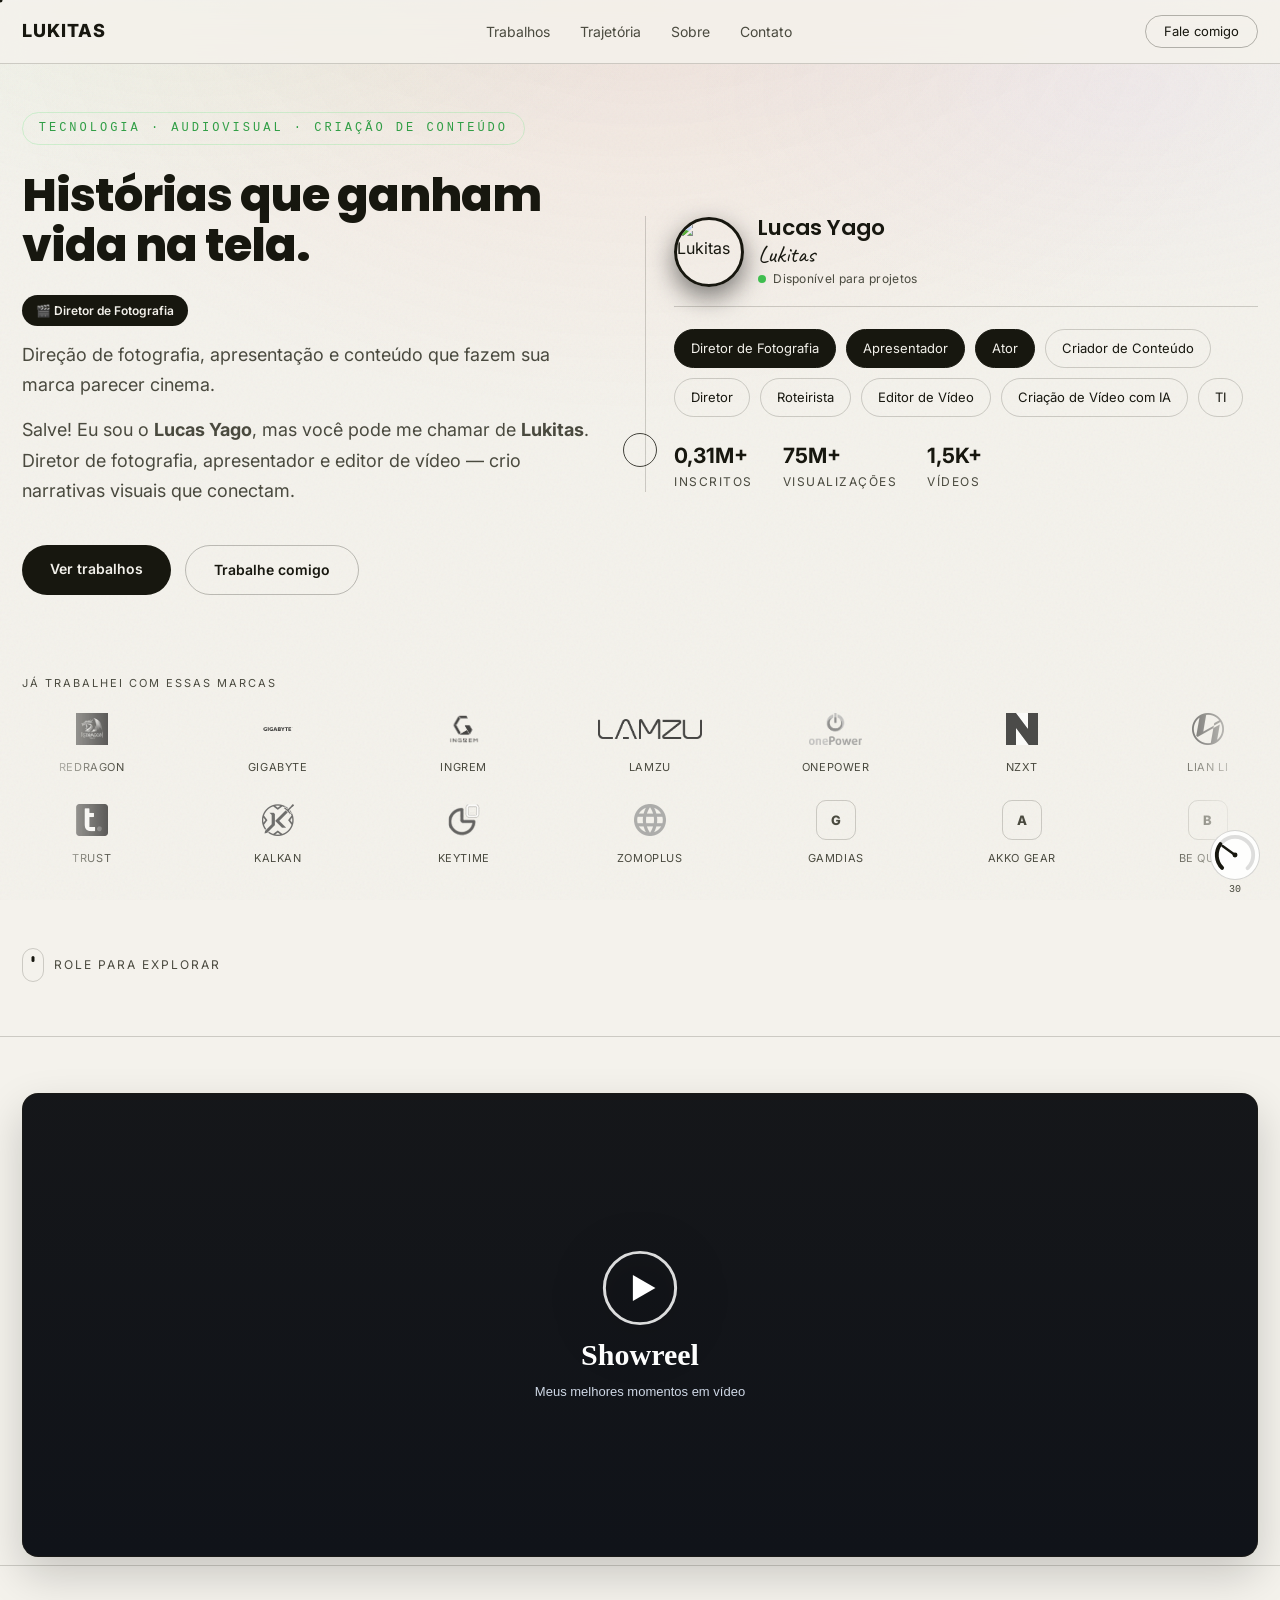
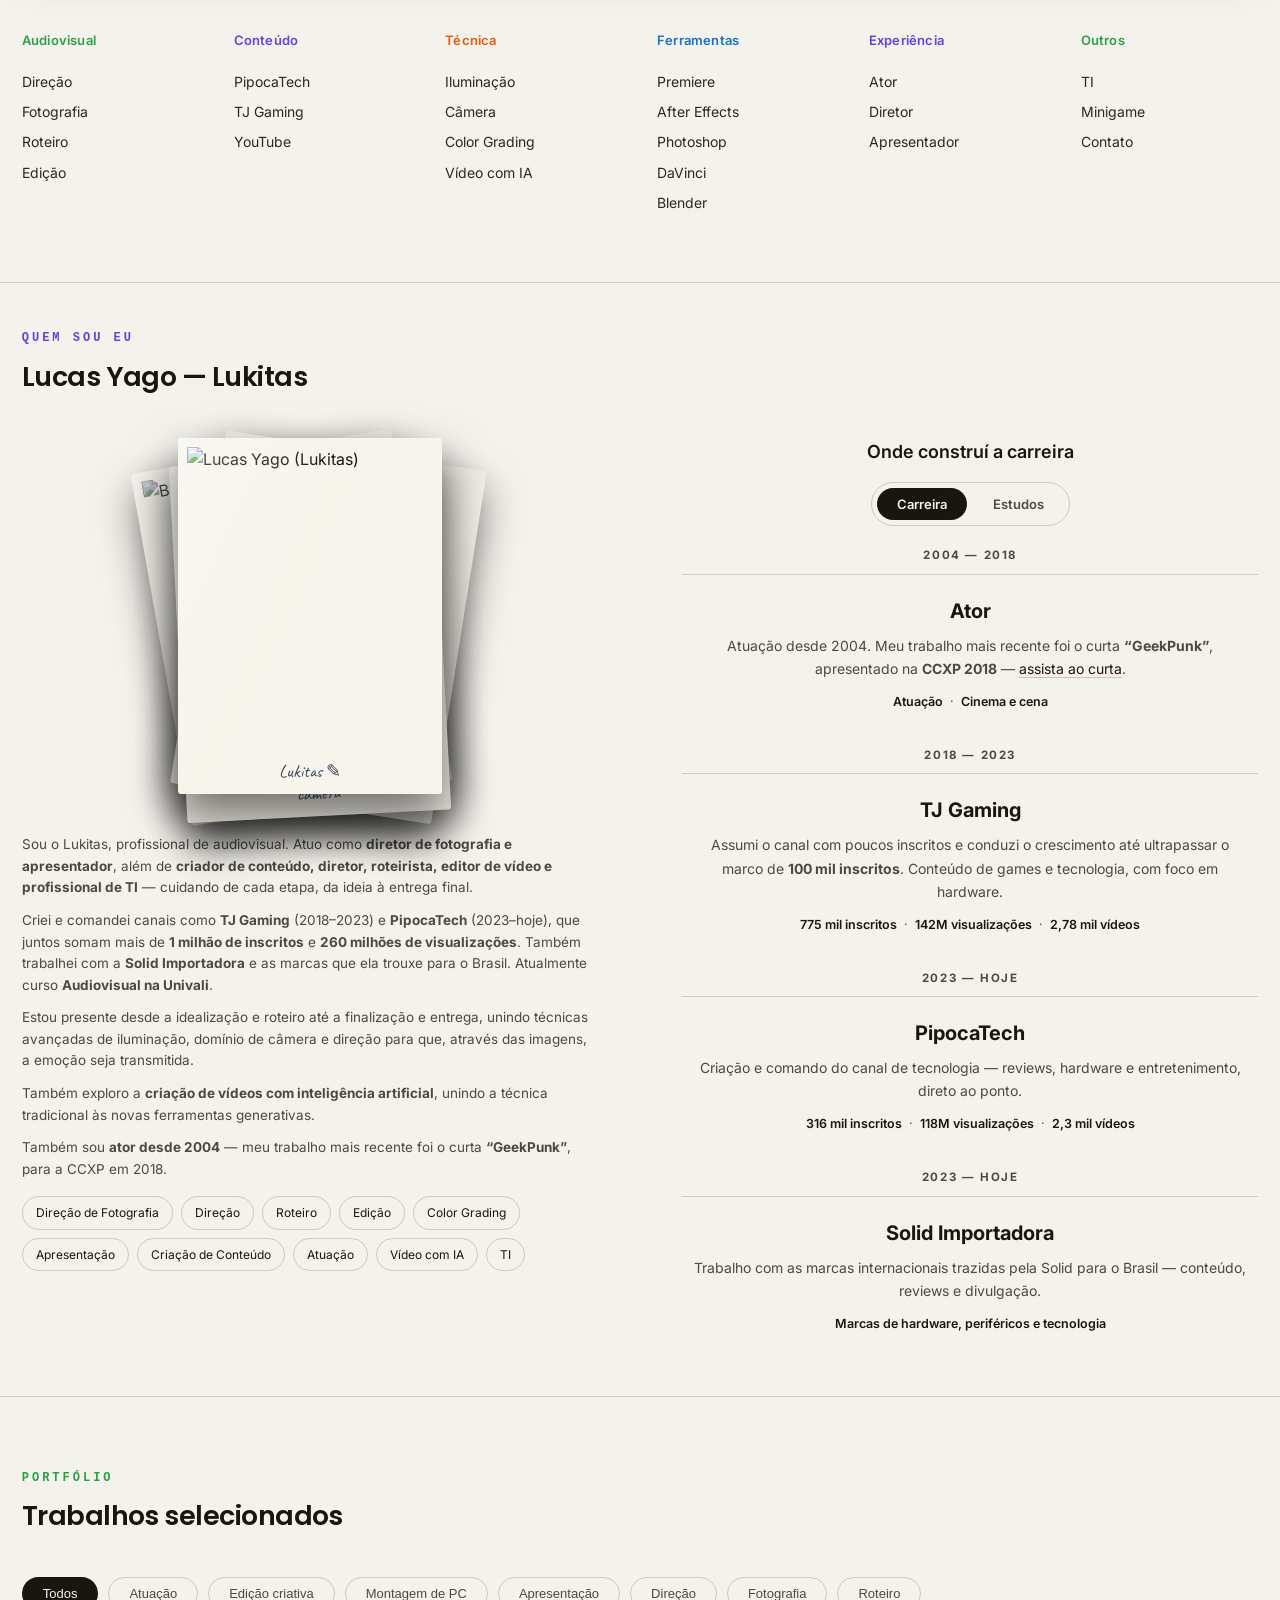
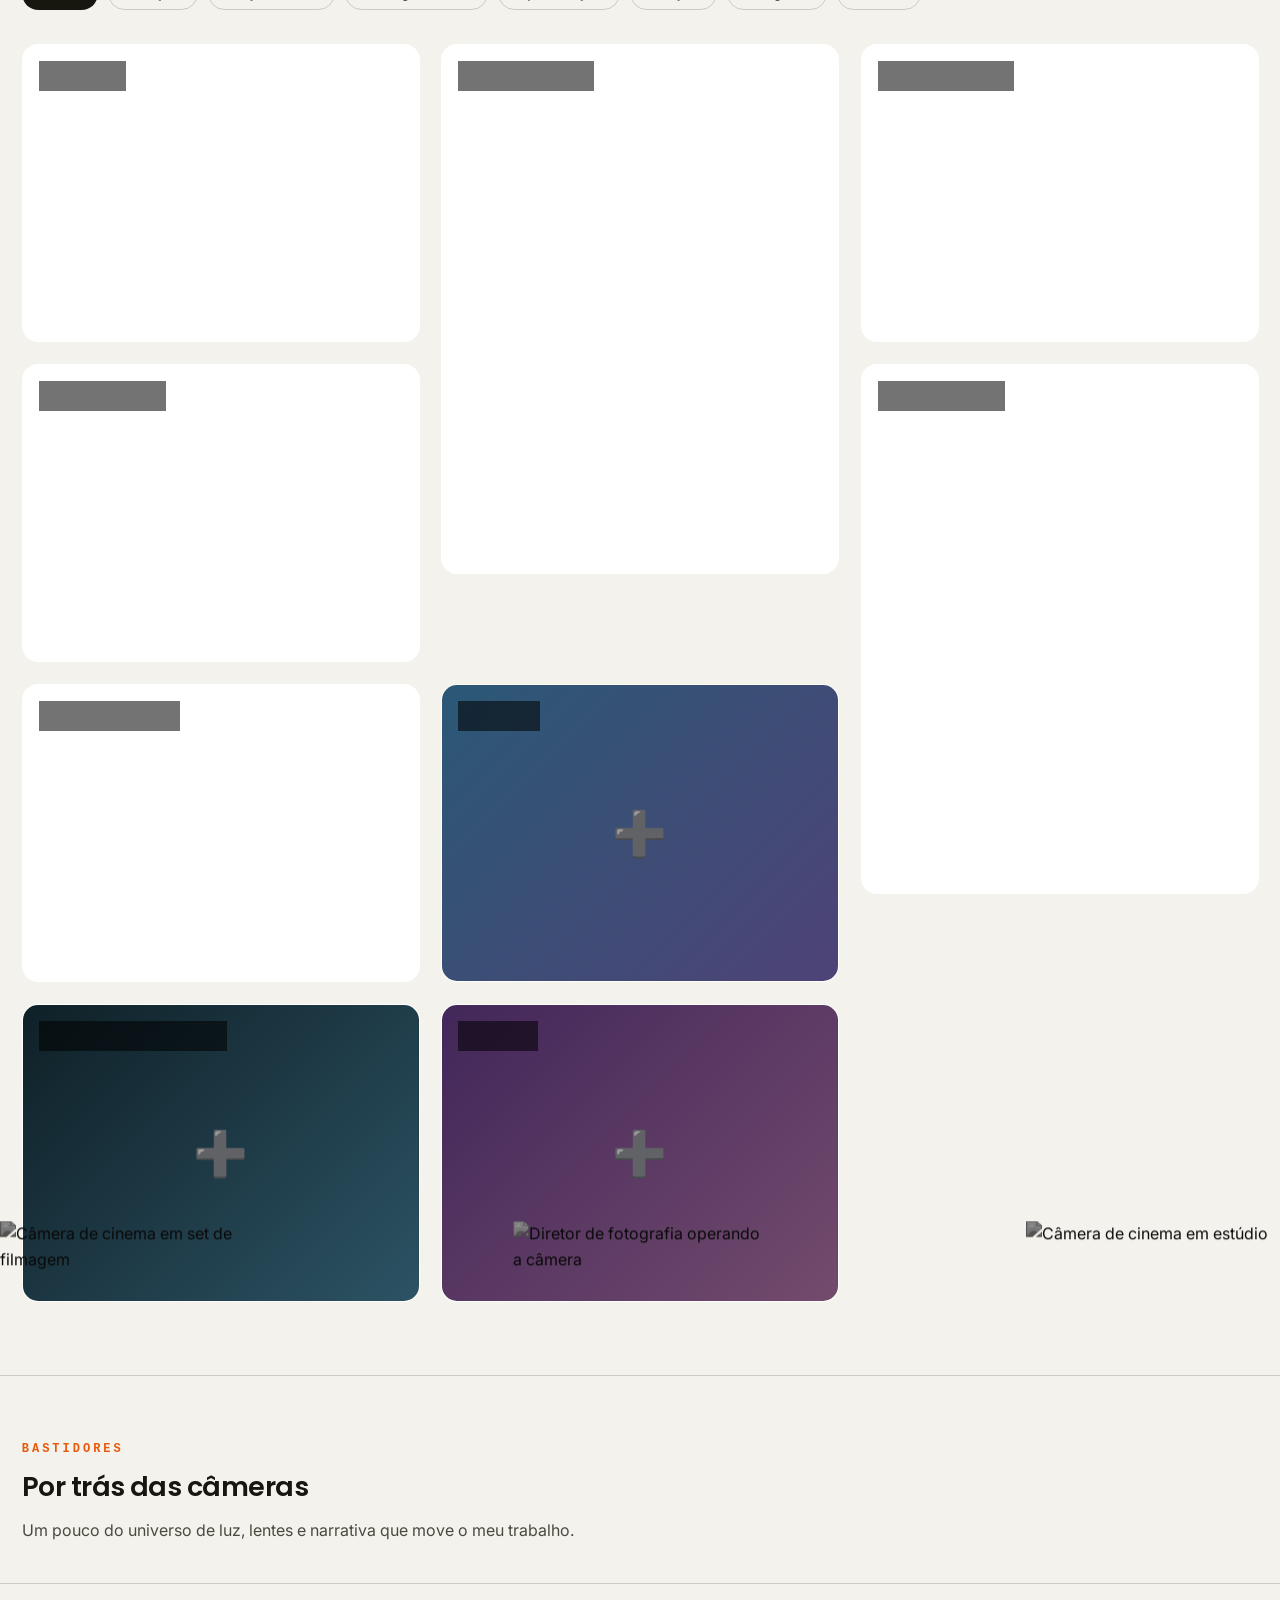
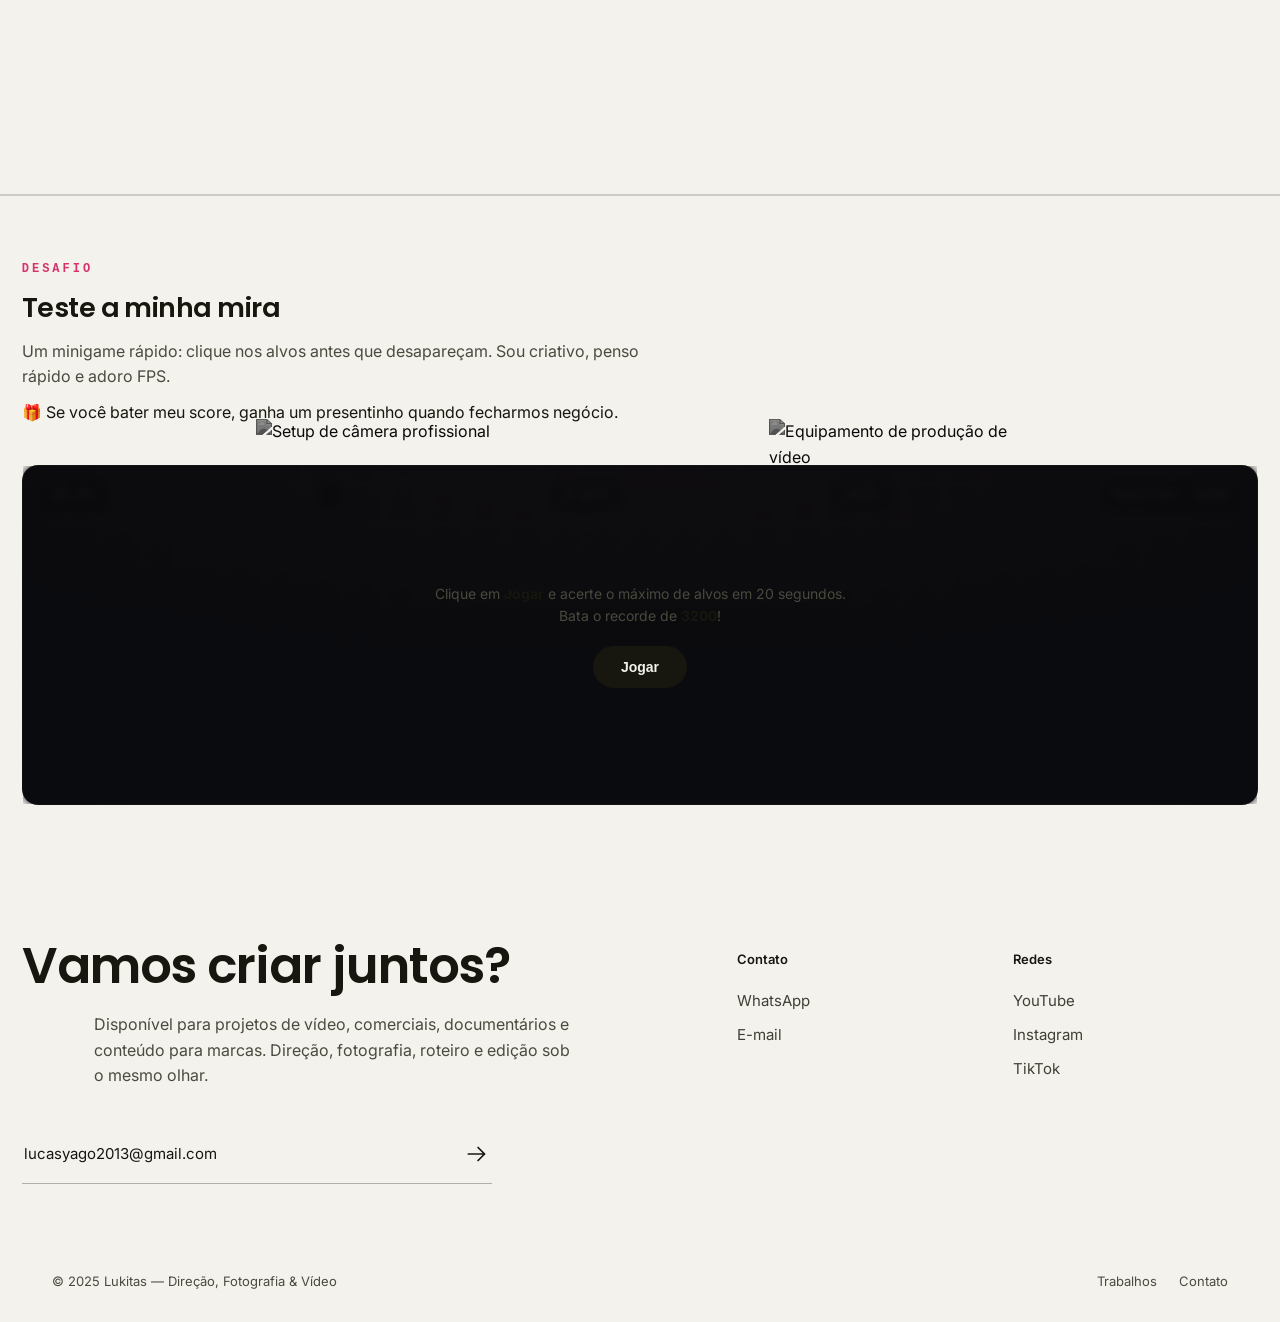
==== commit 7abe81c7: "Performance: download 18 brand favicons locally (removed 36 external Google requests)" ====
--- a/index.html
+++ b/index.html
@@ -99,45 +99,45 @@
           <div class="marca"><div class="lg"><img src="assets/marcas/ingrem.png" alt="Ingrem" loading="lazy"></div><span>Ingrem</span></div>
           <div class="marca"><div class="lg"><img src="assets/marcas/lamzu.png" alt="Lamzu" loading="lazy"></div><span>Lamzu</span></div>
           <div class="marca"><div class="lg"><img src="assets/marcas/onepower.png" alt="OnePower" loading="lazy"></div><span>OnePower</span></div>
-          <div class="marca"><div class="lg"><img src="https://www.google.com/s2/favicons?domain=nzxt.com&sz=128" alt="NZXT" loading="lazy"></div><span>NZXT</span></div>
-          <div class="marca"><div class="lg"><img src="https://www.google.com/s2/favicons?domain=lian-li.com&sz=128" alt="Lian Li" loading="lazy"></div><span>Lian Li</span></div>
-          <div class="marca"><div class="lg"><img src="https://www.google.com/s2/favicons?domain=phanteks.com&sz=128" alt="Phanteks" loading="lazy"></div><span>Phanteks</span></div>
-          <div class="marca"><div class="lg"><img src="https://www.google.com/s2/favicons?domain=fnatic.com&sz=128" alt="Fnatic" loading="lazy"></div><span>Fnatic</span></div>
-          <div class="marca"><div class="lg"><img src="https://www.google.com/s2/favicons?domain=creative.com&sz=128" alt="Creative Labs" loading="lazy"></div><span>Creative Labs</span></div>
-          <div class="marca"><div class="lg"><img src="https://www.google.com/s2/favicons?domain=scytheus.com&sz=128" alt="Scythe" loading="lazy"></div><span>Scythe</span></div>
-          <div class="marca"><div class="lg"><img src="https://www.google.com/s2/favicons?domain=xp-pen.com&sz=128" alt="XP-Pen" loading="lazy"></div><span>XP-Pen</span></div>
-          <div class="marca"><div class="lg"><img src="https://www.google.com/s2/favicons?domain=maono.com&sz=128" alt="Maono" loading="lazy"></div><span>Maono</span></div>
-          <div class="marca"><div class="lg"><img src="https://www.google.com/s2/favicons?domain=sapphiretech.com&sz=128" alt="Sapphire" loading="lazy"></div><span>Sapphire</span></div>
-          <div class="marca"><div class="lg"><img src="https://www.google.com/s2/favicons?domain=cudy.com&sz=128" alt="Cudy" loading="lazy"></div><span>Cudy</span></div>
-          <div class="marca"><div class="lg"><img src="https://www.google.com/s2/favicons?domain=biostar.com&sz=128" alt="Biostar" loading="lazy"></div><span>Biostar</span></div>
-          <div class="marca"><div class="lg"><img src="https://www.google.com/s2/favicons?domain=thermal-grizzly.com&sz=128" alt="Thermal Grizzly" loading="lazy"></div><span>Thermal Grizzly</span></div>
-          <div class="marca"><div class="lg"><img src="https://www.google.com/s2/favicons?domain=cougargaming.com&sz=128" alt="Cougar" loading="lazy"></div><span>Cougar</span></div>
-          <div class="marca"><div class="lg"><img src="https://www.google.com/s2/favicons?domain=philips.com&sz=128" alt="Philips" loading="lazy"></div><span>Philips</span></div>
+          <div class="marca"><div class="lg"><img src="assets/marcas/fav/nzxt.png" alt="NZXT" loading="lazy"></div><span>NZXT</span></div>
+          <div class="marca"><div class="lg"><img src="assets/marcas/fav/lian-li.png" alt="Lian Li" loading="lazy"></div><span>Lian Li</span></div>
+          <div class="marca"><div class="lg"><img src="assets/marcas/fav/phanteks.png" alt="Phanteks" loading="lazy"></div><span>Phanteks</span></div>
+          <div class="marca"><div class="lg"><img src="assets/marcas/fav/fnatic.png" alt="Fnatic" loading="lazy"></div><span>Fnatic</span></div>
+          <div class="marca"><div class="lg"><img src="assets/marcas/fav/creative.png" alt="Creative Labs" loading="lazy"></div><span>Creative Labs</span></div>
+          <div class="marca"><div class="lg"><img src="assets/marcas/fav/scytheus.png" alt="Scythe" loading="lazy"></div><span>Scythe</span></div>
+          <div class="marca"><div class="lg"><img src="assets/marcas/fav/xp-pen.png" alt="XP-Pen" loading="lazy"></div><span>XP-Pen</span></div>
+          <div class="marca"><div class="lg"><img src="assets/marcas/fav/maono.png" alt="Maono" loading="lazy"></div><span>Maono</span></div>
+          <div class="marca"><div class="lg"><img src="assets/marcas/fav/sapphiretech.png" alt="Sapphire" loading="lazy"></div><span>Sapphire</span></div>
+          <div class="marca"><div class="lg"><img src="assets/marcas/fav/cudy.png" alt="Cudy" loading="lazy"></div><span>Cudy</span></div>
+          <div class="marca"><div class="lg"><img src="assets/marcas/fav/biostar.png" alt="Biostar" loading="lazy"></div><span>Biostar</span></div>
+          <div class="marca"><div class="lg"><img src="assets/marcas/fav/thermal-grizzly.png" alt="Thermal Grizzly" loading="lazy"></div><span>Thermal Grizzly</span></div>
+          <div class="marca"><div class="lg"><img src="assets/marcas/fav/cougargaming.png" alt="Cougar" loading="lazy"></div><span>Cougar</span></div>
+          <div class="marca"><div class="lg"><img src="assets/marcas/fav/philips.png" alt="Philips" loading="lazy"></div><span>Philips</span></div>
           <div class="marca"><div class="lg"><img src="assets/marcas/redragon.jpg" alt="Redragon" loading="lazy"></div><span>Redragon</span></div>
           <div class="marca"><div class="lg"><img src="assets/marcas/gigabyte.svg" alt="Gigabyte" loading="lazy"></div><span>Gigabyte</span></div>
           <div class="marca"><div class="lg"><img src="assets/marcas/ingrem.png" alt="Ingrem" loading="lazy"></div><span>Ingrem</span></div>
           <div class="marca"><div class="lg"><img src="assets/marcas/lamzu.png" alt="Lamzu" loading="lazy"></div><span>Lamzu</span></div>
           <div class="marca"><div class="lg"><img src="assets/marcas/onepower.png" alt="OnePower" loading="lazy"></div><span>OnePower</span></div>
-          <div class="marca"><div class="lg"><img src="https://www.google.com/s2/favicons?domain=nzxt.com&sz=128" alt="NZXT" loading="lazy"></div><span>NZXT</span></div>
-          <div class="marca"><div class="lg"><img src="https://www.google.com/s2/favicons?domain=lian-li.com&sz=128" alt="Lian Li" loading="lazy"></div><span>Lian Li</span></div>
-          <div class="marca"><div class="lg"><img src="https://www.google.com/s2/favicons?domain=phanteks.com&sz=128" alt="Phanteks" loading="lazy"></div><span>Phanteks</span></div>
-          <div class="marca"><div class="lg"><img src="https://www.google.com/s2/favicons?domain=fnatic.com&sz=128" alt="Fnatic" loading="lazy"></div><span>Fnatic</span></div>
-          <div class="marca"><div class="lg"><img src="https://www.google.com/s2/favicons?domain=creative.com&sz=128" alt="Creative Labs" loading="lazy"></div><span>Creative Labs</span></div>
-          <div class="marca"><div class="lg"><img src="https://www.google.com/s2/favicons?domain=scytheus.com&sz=128" alt="Scythe" loading="lazy"></div><span>Scythe</span></div>
-          <div class="marca"><div class="lg"><img src="https://www.google.com/s2/favicons?domain=xp-pen.com&sz=128" alt="XP-Pen" loading="lazy"></div><span>XP-Pen</span></div>
-          <div class="marca"><div class="lg"><img src="https://www.google.com/s2/favicons?domain=maono.com&sz=128" alt="Maono" loading="lazy"></div><span>Maono</span></div>
-          <div class="marca"><div class="lg"><img src="https://www.google.com/s2/favicons?domain=sapphiretech.com&sz=128" alt="Sapphire" loading="lazy"></div><span>Sapphire</span></div>
-          <div class="marca"><div class="lg"><img src="https://www.google.com/s2/favicons?domain=cudy.com&sz=128" alt="Cudy" loading="lazy"></div><span>Cudy</span></div>
-          <div class="marca"><div class="lg"><img src="https://www.google.com/s2/favicons?domain=biostar.com&sz=128" alt="Biostar" loading="lazy"></div><span>Biostar</span></div>
-          <div class="marca"><div class="lg"><img src="https://www.google.com/s2/favicons?domain=thermal-grizzly.com&sz=128" alt="Thermal Grizzly" loading="lazy"></div><span>Thermal Grizzly</span></div>
-          <div class="marca"><div class="lg"><img src="https://www.google.com/s2/favicons?domain=cougargaming.com&sz=128" alt="Cougar" loading="lazy"></div><span>Cougar</span></div>
-          <div class="marca"><div class="lg"><img src="https://www.google.com/s2/favicons?domain=philips.com&sz=128" alt="Philips" loading="lazy"></div><span>Philips</span></div>
+          <div class="marca"><div class="lg"><img src="assets/marcas/fav/nzxt.png" alt="NZXT" loading="lazy"></div><span>NZXT</span></div>
+          <div class="marca"><div class="lg"><img src="assets/marcas/fav/lian-li.png" alt="Lian Li" loading="lazy"></div><span>Lian Li</span></div>
+          <div class="marca"><div class="lg"><img src="assets/marcas/fav/phanteks.png" alt="Phanteks" loading="lazy"></div><span>Phanteks</span></div>
+          <div class="marca"><div class="lg"><img src="assets/marcas/fav/fnatic.png" alt="Fnatic" loading="lazy"></div><span>Fnatic</span></div>
+          <div class="marca"><div class="lg"><img src="assets/marcas/fav/creative.png" alt="Creative Labs" loading="lazy"></div><span>Creative Labs</span></div>
+          <div class="marca"><div class="lg"><img src="assets/marcas/fav/scytheus.png" alt="Scythe" loading="lazy"></div><span>Scythe</span></div>
+          <div class="marca"><div class="lg"><img src="assets/marcas/fav/xp-pen.png" alt="XP-Pen" loading="lazy"></div><span>XP-Pen</span></div>
+          <div class="marca"><div class="lg"><img src="assets/marcas/fav/maono.png" alt="Maono" loading="lazy"></div><span>Maono</span></div>
+          <div class="marca"><div class="lg"><img src="assets/marcas/fav/sapphiretech.png" alt="Sapphire" loading="lazy"></div><span>Sapphire</span></div>
+          <div class="marca"><div class="lg"><img src="assets/marcas/fav/cudy.png" alt="Cudy" loading="lazy"></div><span>Cudy</span></div>
+          <div class="marca"><div class="lg"><img src="assets/marcas/fav/biostar.png" alt="Biostar" loading="lazy"></div><span>Biostar</span></div>
+          <div class="marca"><div class="lg"><img src="assets/marcas/fav/thermal-grizzly.png" alt="Thermal Grizzly" loading="lazy"></div><span>Thermal Grizzly</span></div>
+          <div class="marca"><div class="lg"><img src="assets/marcas/fav/cougargaming.png" alt="Cougar" loading="lazy"></div><span>Cougar</span></div>
+          <div class="marca"><div class="lg"><img src="assets/marcas/fav/philips.png" alt="Philips" loading="lazy"></div><span>Philips</span></div>
           </div></div>
       <div class="marquee"><div class="marquee-track rev">
-          <div class="marca"><div class="lg"><img src="https://www.google.com/s2/favicons?domain=trust.com&sz=128" alt="Trust" loading="lazy"></div><span>Trust</span></div>
-          <div class="marca"><div class="lg"><img src="https://www.google.com/s2/favicons?domain=kalkan.com.br&sz=128" alt="Kalkan" loading="lazy"></div><span>Kalkan</span></div>
-          <div class="marca"><div class="lg"><img src="https://www.google.com/s2/favicons?domain=keytime.com.br&sz=128" alt="Keytime" loading="lazy"></div><span>Keytime</span></div>
-          <div class="marca"><div class="lg"><img src="https://www.google.com/s2/favicons?domain=zomoplus.com&sz=128" alt="Zomoplus" loading="lazy"></div><span>Zomoplus</span></div>
+          <div class="marca"><div class="lg"><img src="assets/marcas/fav/trust.png" alt="Trust" loading="lazy"></div><span>Trust</span></div>
+          <div class="marca"><div class="lg"><img src="assets/marcas/fav/kalkan.png" alt="Kalkan" loading="lazy"></div><span>Kalkan</span></div>
+          <div class="marca"><div class="lg"><img src="assets/marcas/fav/keytime.png" alt="Keytime" loading="lazy"></div><span>Keytime</span></div>
+          <div class="marca"><div class="lg"><img src="assets/marcas/fav/zomoplus.png" alt="Zomoplus" loading="lazy"></div><span>Zomoplus</span></div>
           <div class="marca"><div class="lg"><span class="mono">G</span></div><span>Gamdias</span></div>
           <div class="marca"><div class="lg"><span class="mono">A</span></div><span>Akko Gear</span></div>
           <div class="marca"><div class="lg"><span class="mono">b</span></div><span>be quiet!</span></div>
@@ -152,10 +152,10 @@
           <div class="marca"><div class="lg"><span class="mono">H</span></div><span>Hiksemi</span></div>
           <div class="marca"><div class="lg"><span class="mono">IT</span></div><span>Iceberg Thermal</span></div>
           <div class="marca"><div class="lg"><span class="mono">GX</span></div><span>GXTrust</span></div>
-          <div class="marca"><div class="lg"><img src="https://www.google.com/s2/favicons?domain=trust.com&sz=128" alt="Trust" loading="lazy"></div><span>Trust</span></div>
-          <div class="marca"><div class="lg"><img src="https://www.google.com/s2/favicons?domain=kalkan.com.br&sz=128" alt="Kalkan" loading="lazy"></div><span>Kalkan</span></div>
-          <div class="marca"><div class="lg"><img src="https://www.google.com/s2/favicons?domain=keytime.com.br&sz=128" alt="Keytime" loading="lazy"></div><span>Keytime</span></div>
-          <div class="marca"><div class="lg"><img src="https://www.google.com/s2/favicons?domain=zomoplus.com&sz=128" alt="Zomoplus" loading="lazy"></div><span>Zomoplus</span></div>
+          <div class="marca"><div class="lg"><img src="assets/marcas/fav/trust.png" alt="Trust" loading="lazy"></div><span>Trust</span></div>
+          <div class="marca"><div class="lg"><img src="assets/marcas/fav/kalkan.png" alt="Kalkan" loading="lazy"></div><span>Kalkan</span></div>
+          <div class="marca"><div class="lg"><img src="assets/marcas/fav/keytime.png" alt="Keytime" loading="lazy"></div><span>Keytime</span></div>
+          <div class="marca"><div class="lg"><img src="assets/marcas/fav/zomoplus.png" alt="Zomoplus" loading="lazy"></div><span>Zomoplus</span></div>
           <div class="marca"><div class="lg"><span class="mono">G</span></div><span>Gamdias</span></div>
           <div class="marca"><div class="lg"><span class="mono">A</span></div><span>Akko Gear</span></div>
           <div class="marca"><div class="lg"><span class="mono">b</span></div><span>be quiet!</span></div>
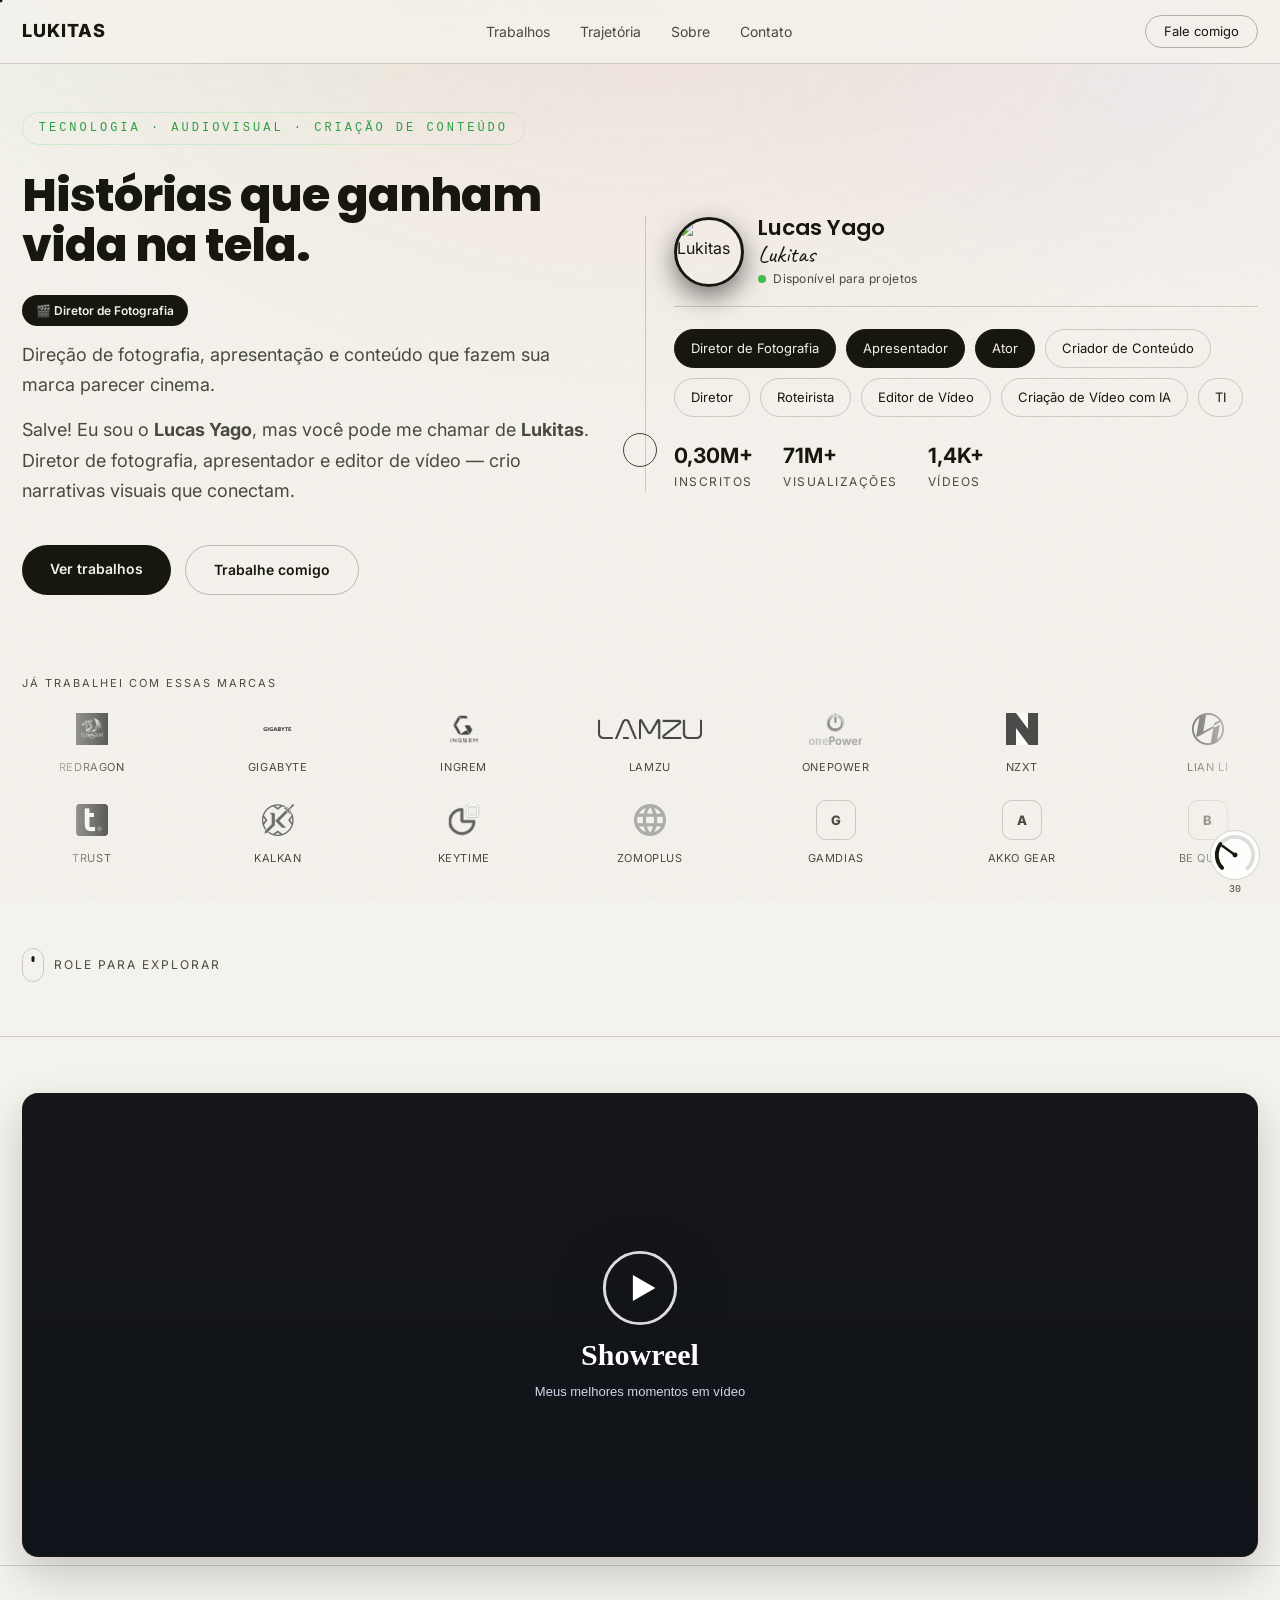
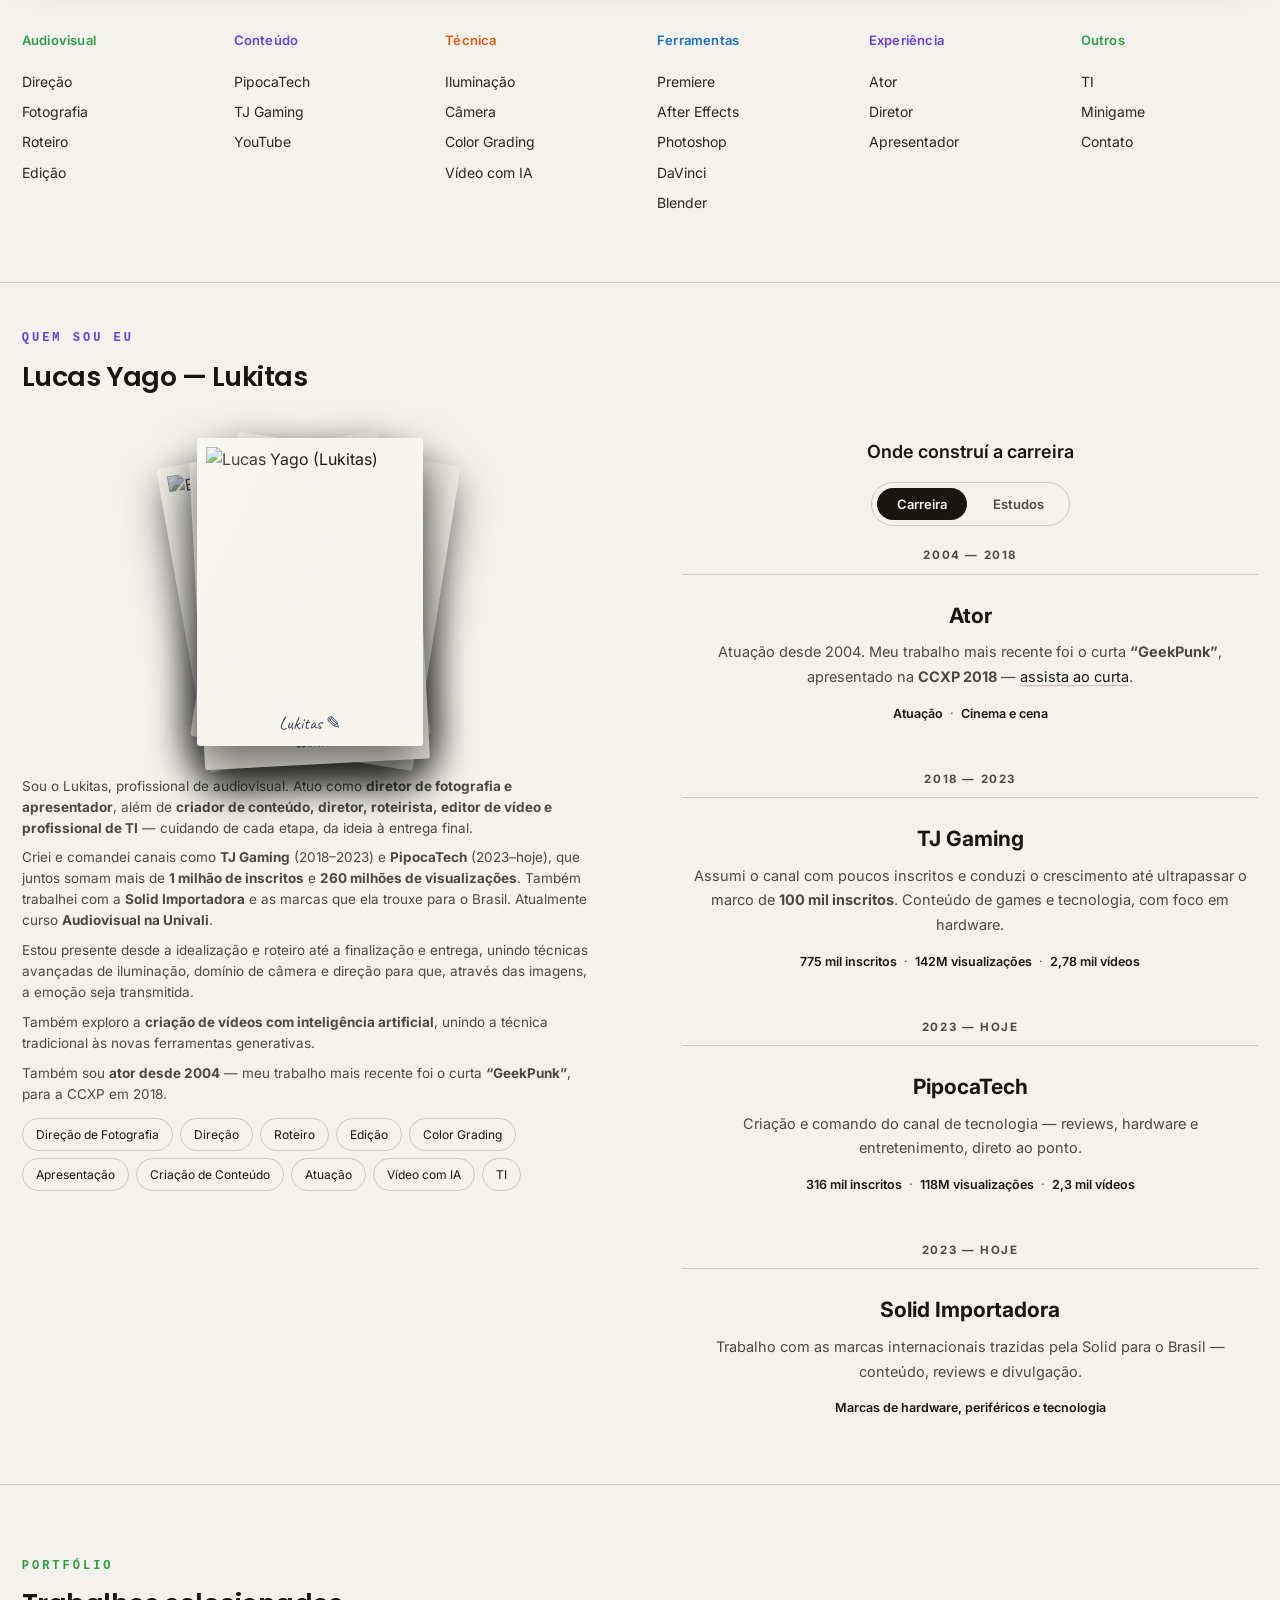
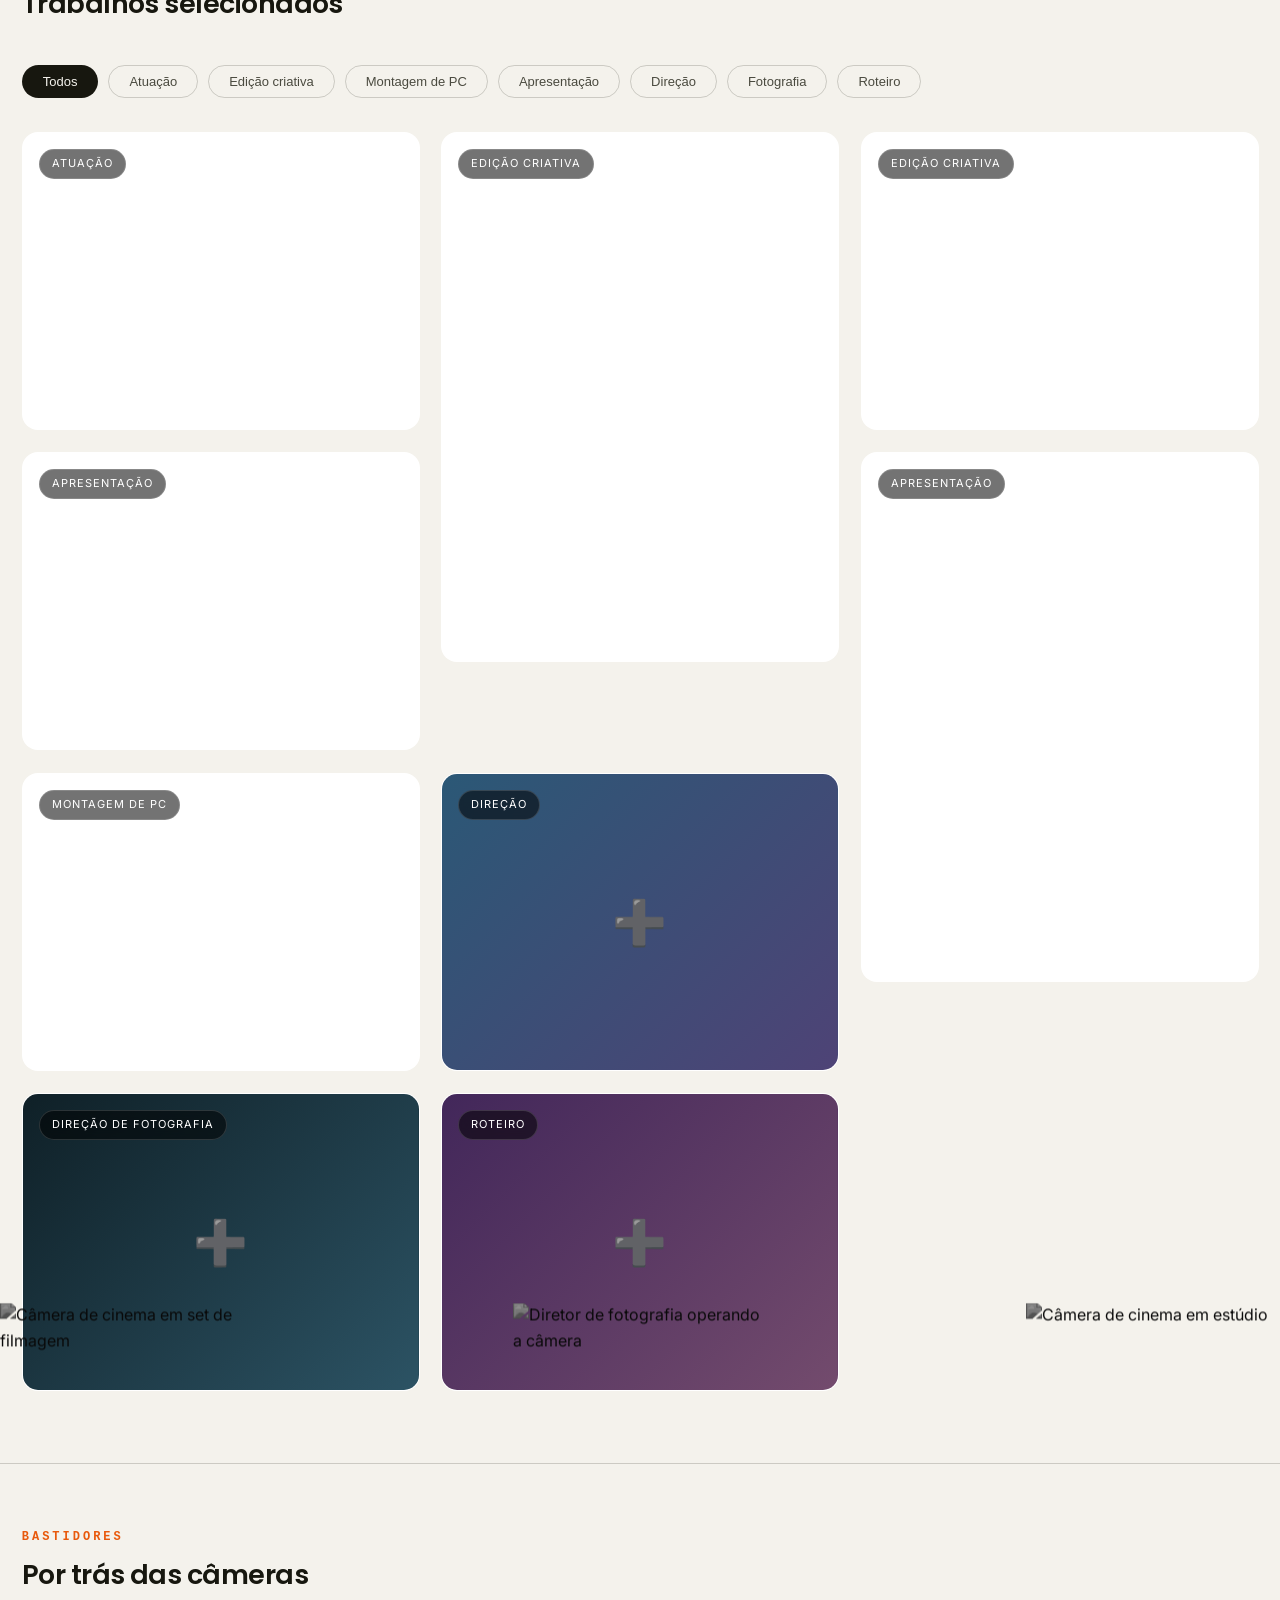
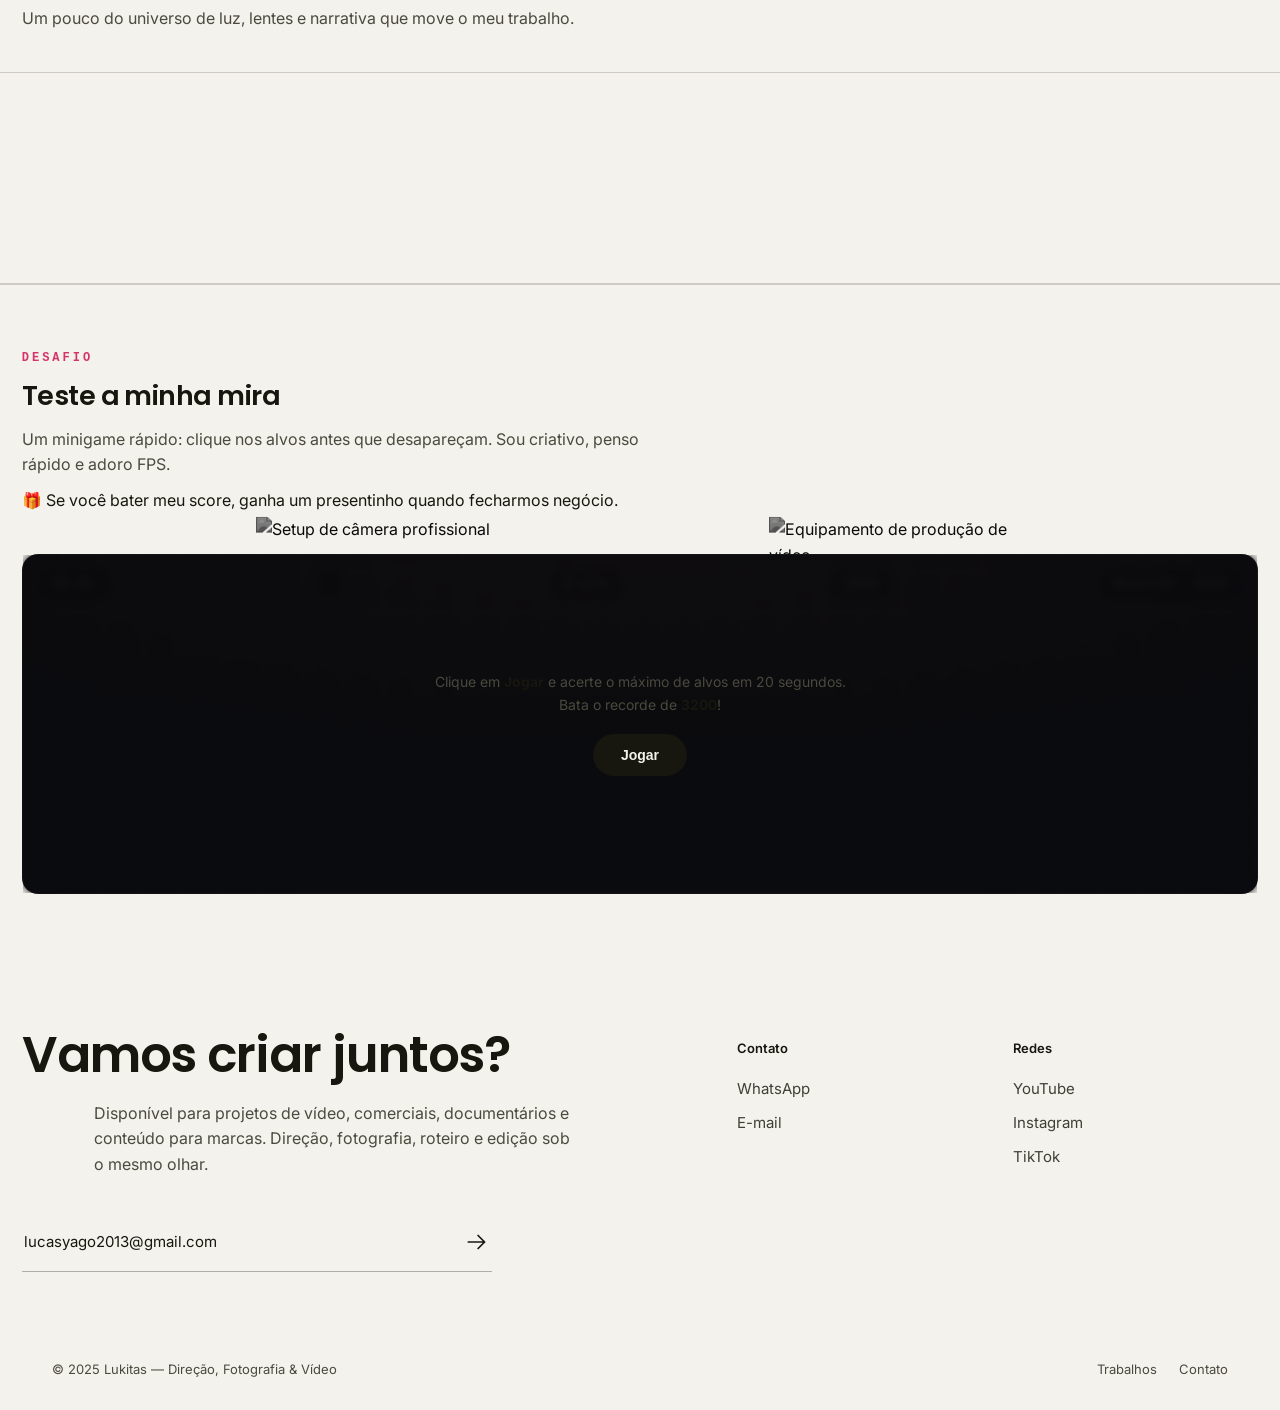
==== commit 886f9f1e: "SEO/AI: robots.txt, sitemap.xml, llms.txt, canonical, og:url, JSON-LD Person schema, semantic main" ====
--- a/index.html
+++ b/index.html
@@ -17,6 +17,27 @@
 <meta property="og:image" content="assets/marcas/redragon.jpg">
 <meta property="og:locale" content="pt_BR">
 <meta name="twitter:card" content="summary_large_image">
+<meta name="robots" content="index,follow">
+<link rel="canonical" href="https://lukasyg.github.io/Portifolio_Site/">
+<meta property="og:url" content="https://lukasyg.github.io/Portifolio_Site/">
+<script type="application/ld+json">
+{
+  "@context": "https://schema.org",
+  "@type": "Person",
+  "name": "Lucas Yago",
+  "alternateName": "Lukitas",
+  "jobTitle": "Diretor de Fotografia",
+  "description": "Diretor de fotografia, apresentador, roteirista e editor de vídeo. Mais de 1 milhão de inscritos e 260 milhões de visualizações.",
+  "url": "https://lukasyg.github.io/Portifolio_Site/",
+  "image": "https://lukasyg.github.io/Portifolio_Site/assets/favicon.svg",
+  "email": "mailto:lucasyago2013@gmail.com",
+  "sameAs": [
+    "https://www.youtube.com/@Lukitas_Yg",
+    "https://www.instagram.com/lukas_yg/"
+  ],
+  "knowsAbout": ["Direção de fotografia","Direção","Roteiro","Edição de vídeo","Criação de conteúdo","Inteligência Artificial","Atuação"]
+}
+</script>
 <link rel="stylesheet" href="assets/style.css">
 </head>
 <body>
@@ -60,6 +81,7 @@
   </header>
 
   <div id="palco">
+  <main>
   <section class="hero">
     <div class="hero-esq">
       <span class="tag">Tecnologia · Audiovisual · Criação de Conteúdo</span>
@@ -452,6 +474,8 @@
     </div>
   </section>
 
+  </main>
+
   <footer>
     <div class="wrap foot-linha">
       <span>© 2025 Lukitas — Direção, Fotografia &amp; Vídeo</span>
--- a/assets/style.css
+++ b/assets/style.css
@@ -148,15 +148,15 @@
   .sec-head p { color: var(--muted); margin-top: 10px; max-width: 620px; }
   /* Timeline */
   #trajetoria { padding: 100px 0; }
-  .timeline { display: flex; flex-direction: column; gap: 26px; }
+  .timeline { display: flex; flex-direction: column; gap: 34px; }
   .tl-item { display: flex; flex-direction: column; align-items: center; text-align: center; width: 100%; max-width: 680px; margin-left: auto; margin-right: 0; }
   .tl-ano { color: var(--muted); font-weight: 700; font-size: 11.5px; letter-spacing: 1.6px; text-transform: uppercase; margin-bottom: 9px; }
-  .tl-card { border-top: 1px solid var(--line); padding: 20px 8px 8px; position: relative; width: 100%; text-align: center; }
+  .tl-card { border-top: 1px solid var(--line); padding: 24px 8px 12px; position: relative; width: 100%; text-align: center; }
   .tl-titulo { text-align: center; }
   .abas { margin: 0 auto 26px; }
-  .tl-card h3 { font-size: 20px; margin-bottom: 7px; }
-  .tl-card p { color: var(--muted); font-size: 14px; line-height: 1.65; max-width: 620px; margin: 0 auto; }
-  .tl-stats { margin-top: 12px; font-size: 12.5px; color: var(--tinta); font-weight: 600; }
+  .tl-card h3 { font-size: 21px; margin-bottom: 8px; }
+  .tl-card p { color: var(--muted); font-size: 14.5px; line-height: 1.7; max-width: 620px; margin: 0 auto; }
+  .tl-stats { margin-top: 14px; font-size: 12.5px; color: var(--tinta); font-weight: 600; }
   .tl-card a { color: var(--accent); text-decoration: none; border-bottom: 1px solid rgba(232,84,63,.4); }
   .tl-card a:hover { border-bottom-color: var(--accent); }
   .tl-stats span { color: var(--muted); font-weight: 400; margin: 0 4px; }
@@ -172,7 +172,7 @@
   @keyframes rolar { from { transform: translateX(0); } to { transform: translateX(-50%); } }
   /* Quem sou eu */
   .sobre-junto { display: grid; grid-template-columns: 1fr 1fr; gap: 84px; align-items: start; }
-  .foto-pilha { position: relative; margin: 0 auto 40px; cursor: pointer; max-width: 300px; }
+  .foto-pilha { position: relative; margin: 0 auto 30px; cursor: pointer; max-width: 256px; }
   .foto { position: relative; z-index: 4; width: 88%; margin: 0 auto; background: #f7f4ec; padding: 9px 9px 40px; border-radius: 3px; box-shadow: 0 22px 48px rgba(0,0,0,.55); }
   .foto img { display: block; width: 100%; aspect-ratio: 4/5; object-fit: cover; border-radius: 1px; }
   .pilha-foto { position: absolute; top: 0; left: 6%; width: 88%; background: #efece3; padding: 9px 9px 40px; border-radius: 3px; box-shadow: 0 18px 40px rgba(0,0,0,.5); transition: transform .6s cubic-bezier(.2,.8,.2,1); }
@@ -185,8 +185,8 @@
   .foto-pilha:hover .f1 { transform: translate(-16%, 9%) rotate(-14deg); }
   .foto-pilha:hover .f2 { transform: translate(17%, 9%) rotate(12deg); }
   .foto-pilha:hover .f3 { transform: translate(0, 13%) rotate(-5deg); }
-  .sobre-esq p { color: var(--muted); margin-bottom: 11px; font-size: 13.5px; line-height: 1.6; }
-  .sobre-esq .skills { margin-top: 16px; gap: 8px; }
+  .sobre-esq p { color: var(--muted); margin-bottom: 9px; font-size: 13.5px; line-height: 1.55; }
+  .sobre-esq .skills { margin-top: 13px; gap: 7px; }
   .tl-titulo { font-size: 18px; font-weight: 600; margin-bottom: 16px; }
   .abas { display: flex; gap: 6px; margin-bottom: 20px; background: transparent; border: 1px solid var(--line); border-radius: 999px; padding: 5px; width: fit-content; }
   .aba { background: transparent; border: none; color: var(--muted); font-size: 13px; font-weight: 600; padding: 8px 20px; border-radius: 999px; cursor: pointer; transition: all .25s; font-family: inherit; }
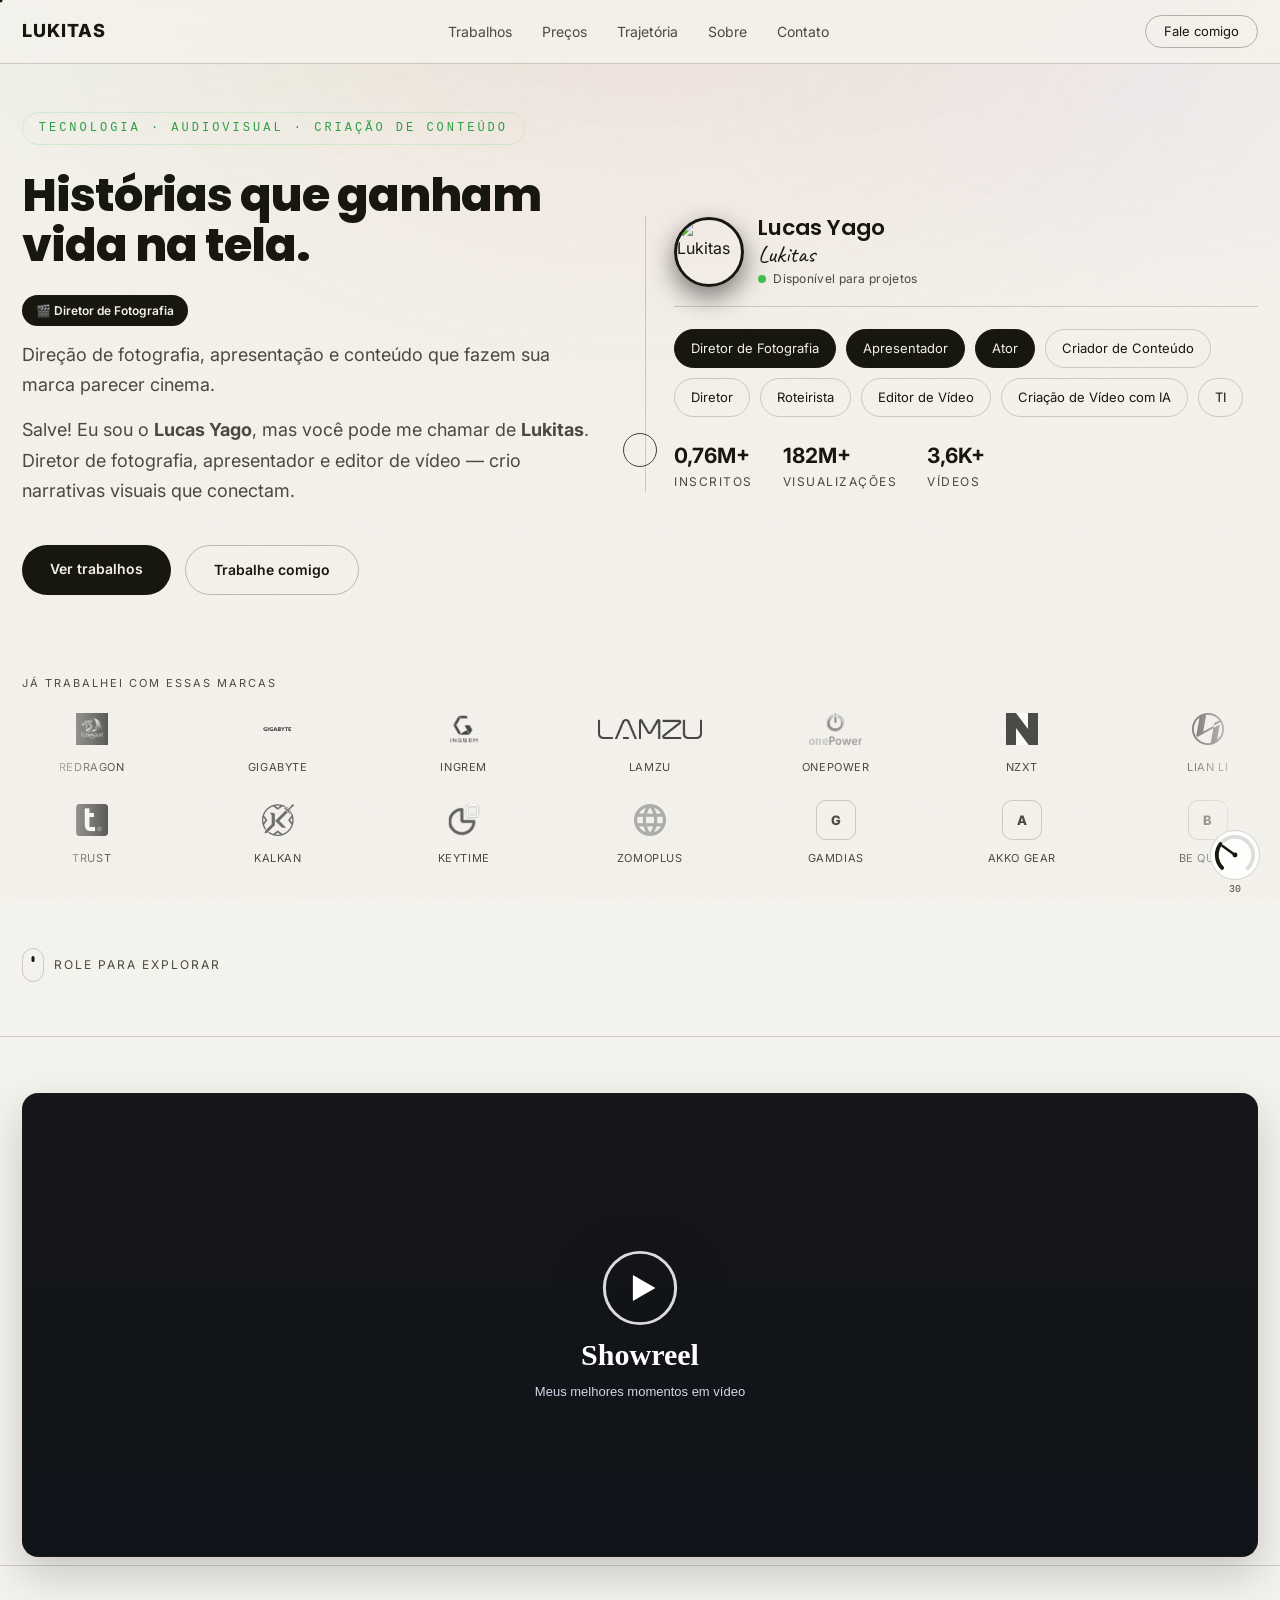
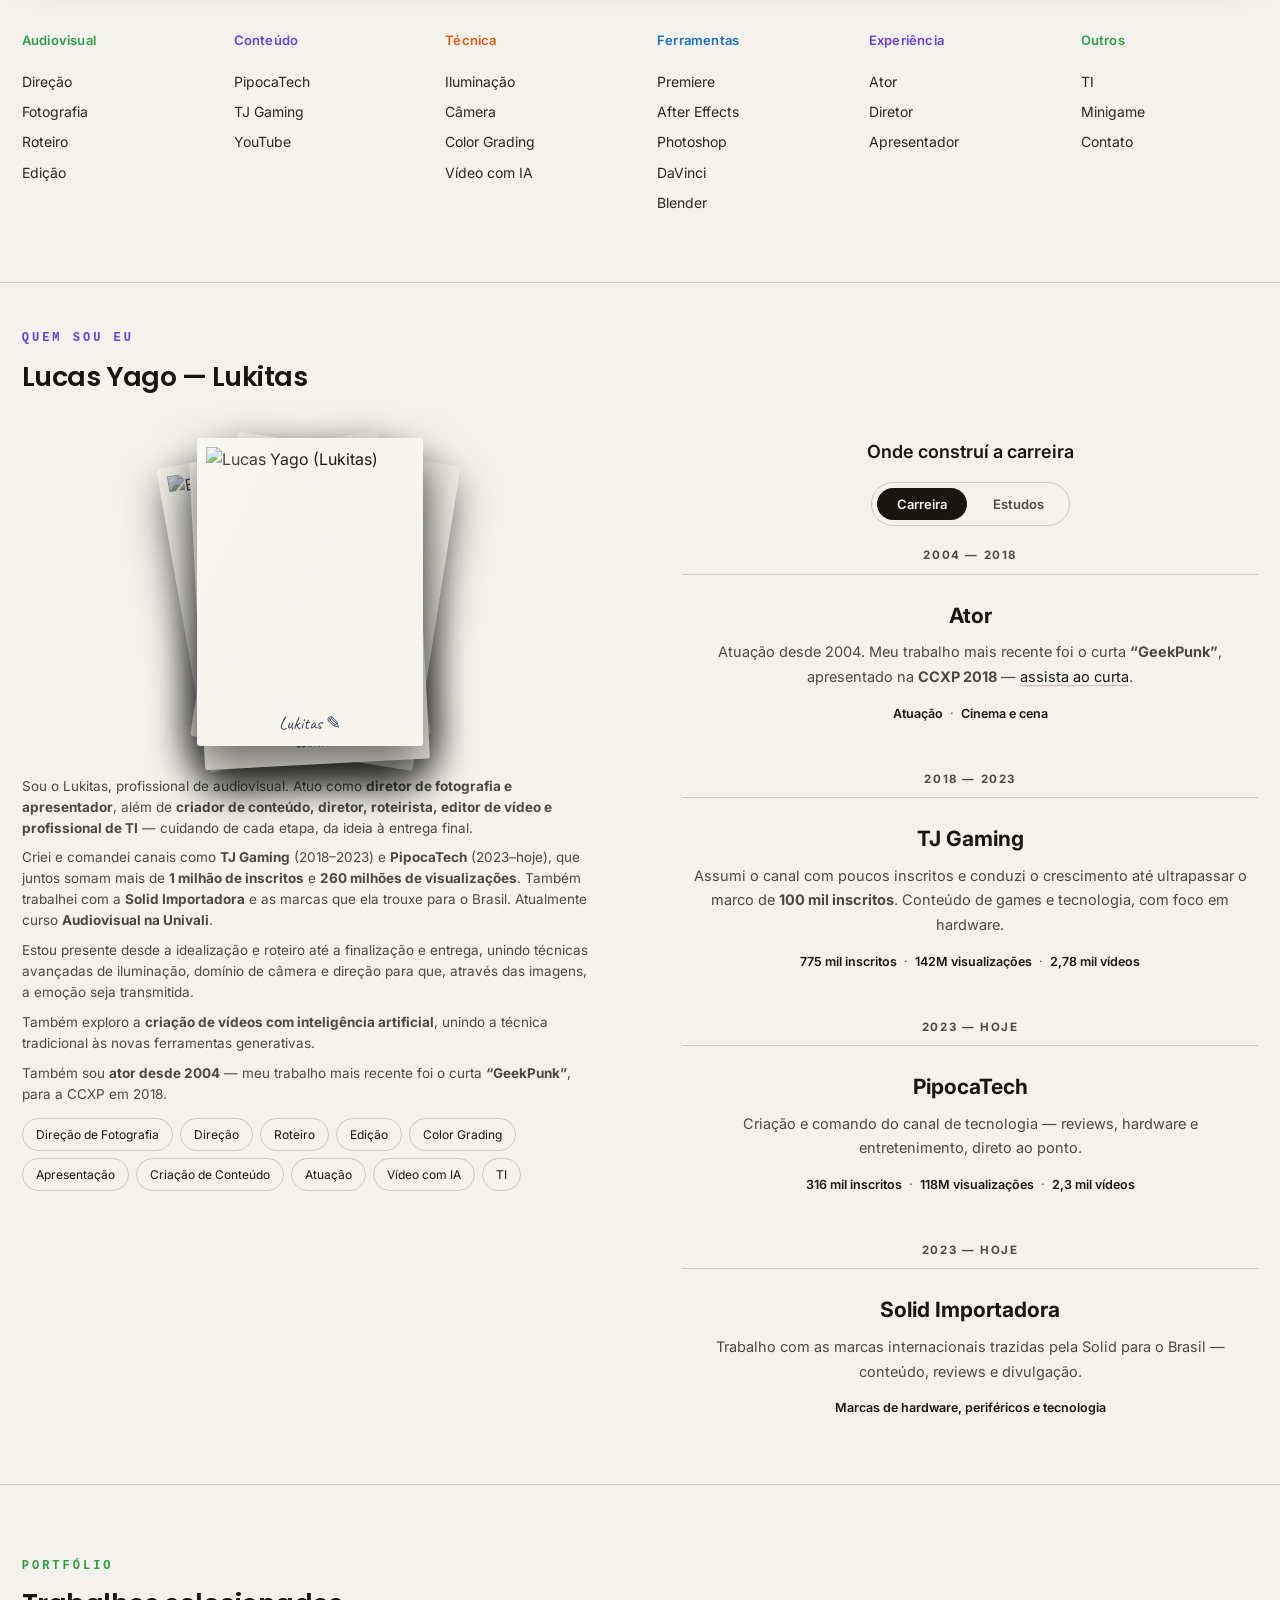
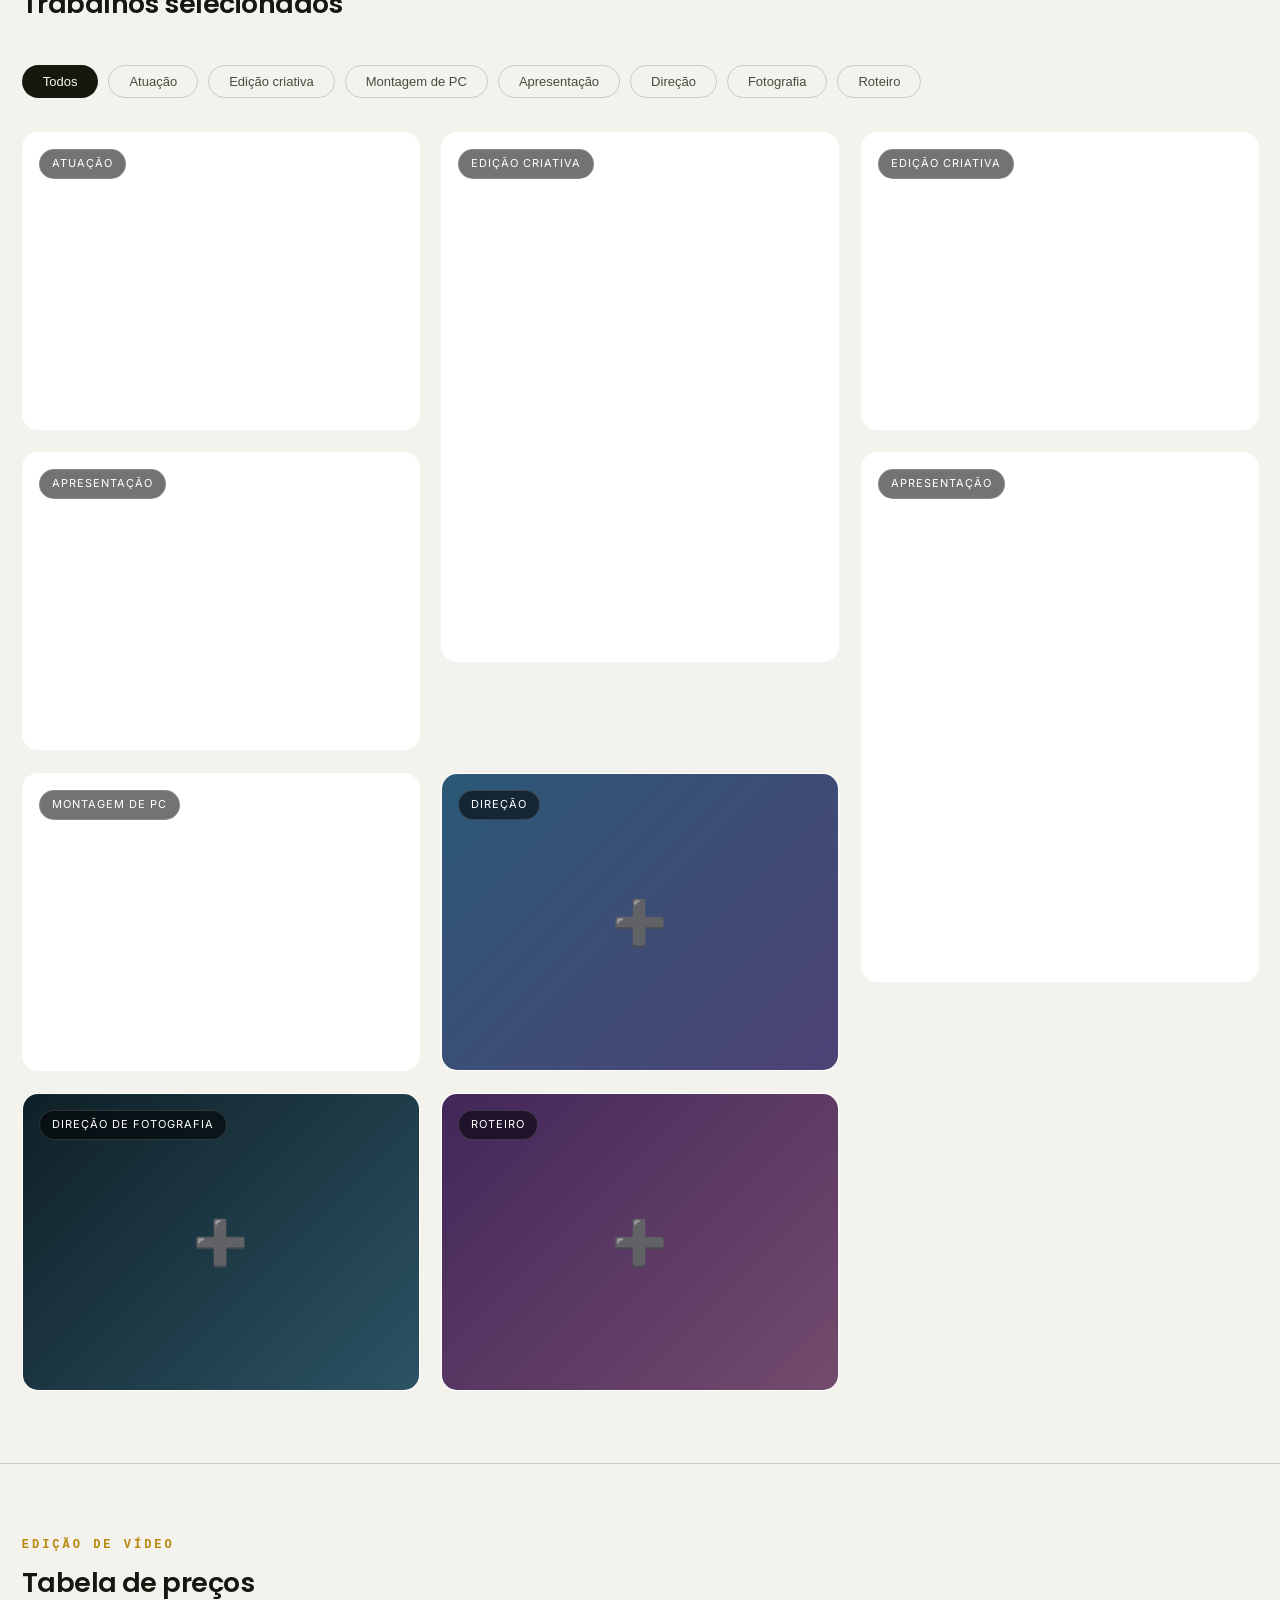
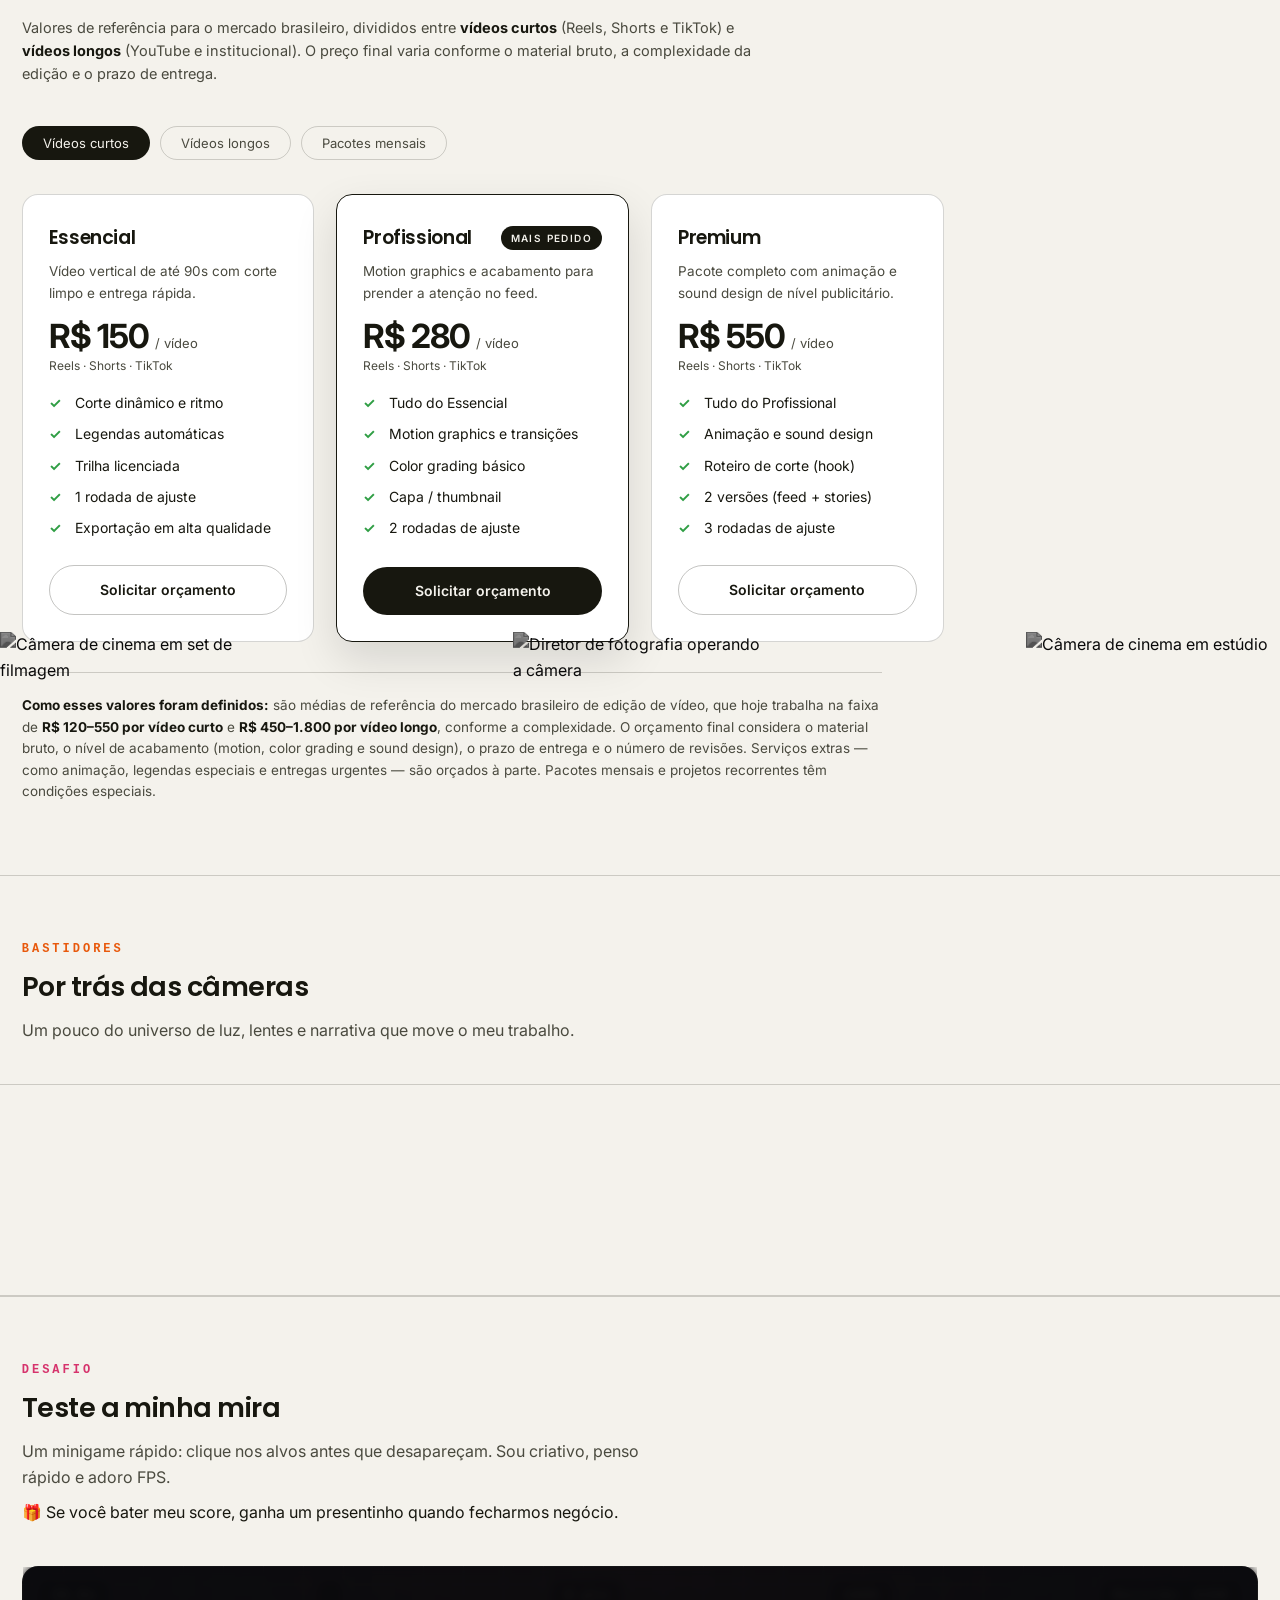
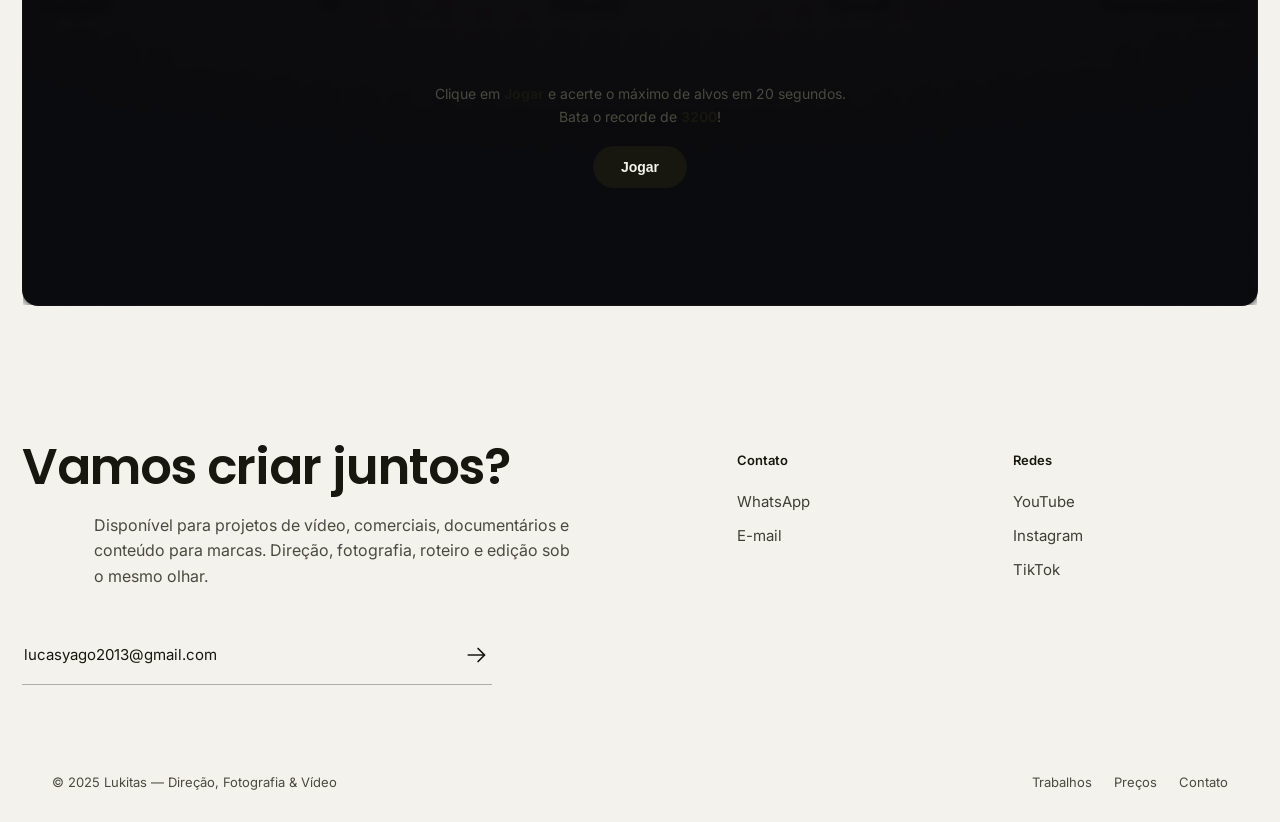
==== commit 077df0fe: "Precos: retoma tabela de edicao de video (curtos, longos e pacotes mensais) Recupera o trabalho que " ====
--- a/index.html
+++ b/index.html
@@ -73,6 +73,7 @@
     <div class="logo">LUKI<span>TAS</span></div>
     <nav>
       <a href="#trabalhos">Trabalhos</a>
+      <a href="#precos">Preços</a>
       <a href="#trajetoria">Trajetória</a>
       <a href="#sobre">Sobre</a>
       <a href="#contato">Contato</a>
@@ -400,6 +401,165 @@
   </section>
 
 
+  <!-- ===== PREÇOS (edição de vídeo) ===== -->
+  <section id="precos">
+    <div class="wrap">
+      <div class="sec-head revelar">
+        <div class="kicker">Edição de Vídeo</div>
+        <h2 class="display">Tabela de preços</h2>
+        <p>Valores de referência para o mercado brasileiro, divididos entre <strong>vídeos curtos</strong> (Reels, Shorts e TikTok) e <strong>vídeos longos</strong> (YouTube e institucional). O preço final varia conforme o material bruto, a complexidade da edição e o prazo de entrega.</p>
+      </div>
+
+      <div class="preco-filtros revelar">
+        <button class="preco-filtro ativo" data-plano="curto">Vídeos curtos</button>
+        <button class="preco-filtro" data-plano="longo">Vídeos longos</button>
+        <button class="preco-filtro" data-plano="pacote">Pacotes mensais</button>
+      </div>
+
+      <div class="preco-grid" id="precoGrid">
+        <!-- ===== VÍDEOS CURTOS ===== -->
+        <article class="plano revelar" data-plano="curto">
+          <div class="p-topo"><span class="p-nome">Essencial</span></div>
+          <p class="p-desc">Vídeo vertical de até 90s com corte limpo e entrega rápida.</p>
+          <div class="p-preco"><strong>R$ 150</strong><span>/ vídeo</span></div>
+          <p class="p-nota">Reels · Shorts · TikTok</p>
+          <ul>
+            <li>Corte dinâmico e ritmo</li>
+            <li>Legendas automáticas</li>
+            <li>Trilha licenciada</li>
+            <li>1 rodada de ajuste</li>
+            <li>Exportação em alta qualidade</li>
+          </ul>
+          <a href="#contato" class="btn ghost">Solicitar orçamento</a>
+        </article>
+
+        <article class="plano revelar destaque" data-plano="curto">
+          <div class="p-topo"><span class="p-nome">Profissional</span><span class="p-tag">Mais pedido</span></div>
+          <p class="p-desc">Motion graphics e acabamento para prender a atenção no feed.</p>
+          <div class="p-preco"><strong>R$ 280</strong><span>/ vídeo</span></div>
+          <p class="p-nota">Reels · Shorts · TikTok</p>
+          <ul>
+            <li>Tudo do Essencial</li>
+            <li>Motion graphics e transições</li>
+            <li>Color grading básico</li>
+            <li>Capa / thumbnail</li>
+            <li>2 rodadas de ajuste</li>
+          </ul>
+          <a href="#contato" class="btn primary">Solicitar orçamento</a>
+        </article>
+
+        <article class="plano revelar" data-plano="curto">
+          <div class="p-topo"><span class="p-nome">Premium</span></div>
+          <p class="p-desc">Pacote completo com animação e sound design de nível publicitário.</p>
+          <div class="p-preco"><strong>R$ 550</strong><span>/ vídeo</span></div>
+          <p class="p-nota">Reels · Shorts · TikTok</p>
+          <ul>
+            <li>Tudo do Profissional</li>
+            <li>Animação e sound design</li>
+            <li>Roteiro de corte (hook)</li>
+            <li>2 versões (feed + stories)</li>
+            <li>3 rodadas de ajuste</li>
+          </ul>
+          <a href="#contato" class="btn ghost">Solicitar orçamento</a>
+        </article>
+        <!-- ===== VÍDEOS LONGOS ===== -->
+        <article class="plano revelar oculto" data-plano="longo">
+          <div class="p-topo"><span class="p-nome">Essencial</span></div>
+          <p class="p-desc">Vídeo de até 15 min com corte e ritmo profissional.</p>
+          <div class="p-preco"><strong>R$ 450</strong><span>/ vídeo</span></div>
+          <p class="p-nota">YouTube · Institucional</p>
+          <ul>
+            <li>Corte e ritmo</li>
+            <li>Correção de cor básica</li>
+            <li>Trilha licenciada</li>
+            <li>Legendas</li>
+            <li>Exportação em alta qualidade</li>
+          </ul>
+          <a href="#contato" class="btn ghost">Solicitar orçamento</a>
+        </article>
+
+        <article class="plano revelar oculto destaque" data-plano="longo">
+          <div class="p-topo"><span class="p-nome">Profissional</span><span class="p-tag">Mais pedido</span></div>
+          <p class="p-desc">Motion graphics leve e acabamento para canais em crescimento.</p>
+          <div class="p-preco"><strong>R$ 900</strong><span>/ vídeo</span></div>
+          <p class="p-nota">YouTube · Institucional</p>
+          <ul>
+            <li>Tudo do Essencial</li>
+            <li>Motion graphics e vinheta</li>
+            <li>Color grading</li>
+            <li>Sound design</li>
+            <li>Thumbnail</li>
+          </ul>
+          <a href="#contato" class="btn primary">Solicitar orçamento</a>
+        </article>
+
+        <article class="plano revelar oculto" data-plano="longo">
+          <div class="p-topo"><span class="p-nome">Premium</span></div>
+          <p class="p-desc">Edição avançada com multicâmera e direção de pós-produção.</p>
+          <div class="p-preco"><strong>R$ 1.800</strong><span>/ vídeo</span></div>
+          <p class="p-nota">YouTube · Institucional</p>
+          <ul>
+            <li>Tudo do Profissional</li>
+            <li>Multicâmera</li>
+            <li>Animação avançada</li>
+            <li>Color grading avançado</li>
+            <li>3 rodadas de ajuste</li>
+          </ul>
+          <a href="#contato" class="btn ghost">Solicitar orçamento</a>
+        </article>
+        <!-- ===== PACOTES MENSAIS (longos + curtos) ===== -->
+        <article class="plano revelar oculto" data-plano="pacote">
+          <div class="p-topo"><span class="p-nome">Básico</span></div>
+          <p class="p-desc">Combinação enxuta de vídeos longos e curtos para manter a presença no ar.</p>
+          <div class="p-preco"><strong>R$ 1.500</strong><span>/ mês</span></div>
+          <p class="p-nota">2 longos + 4 curtos por mês</p>
+          <ul>
+            <li>2 vídeos longos (até 15 min)</li>
+            <li>4 vídeos curtos (Reels/Shorts)</li>
+            <li>Corte, legendas e trilha</li>
+            <li>Correção de cor básica</li>
+            <li>1 rodada de ajuste por vídeo</li>
+          </ul>
+          <a href="#contato" class="btn ghost">Solicitar orçamento</a>
+        </article>
+
+        <article class="plano revelar oculto destaque" data-plano="pacote">
+          <div class="p-topo"><span class="p-nome">Intermediário</span><span class="p-tag">Mais pedido</span></div>
+          <p class="p-desc">Volume e acabamento profissional para canais em crescimento.</p>
+          <div class="p-preco"><strong>R$ 3.000</strong><span>/ mês</span></div>
+          <p class="p-nota">4 longos + 8 curtos por mês</p>
+          <ul>
+            <li>4 vídeos longos (até 15 min)</li>
+            <li>8 vídeos curtos</li>
+            <li>Motion graphics e transições</li>
+            <li>Color grading e sound design</li>
+            <li>Thumbnails e capas</li>
+            <li>2 rodadas de ajuste por vídeo</li>
+          </ul>
+          <a href="#contato" class="btn primary">Solicitar orçamento</a>
+        </article>
+
+        <article class="plano revelar oculto" data-plano="pacote">
+          <div class="p-topo"><span class="p-nome">Avançado</span></div>
+          <p class="p-desc">Produção completa, do roteiro de corte à finalização premium.</p>
+          <div class="p-preco"><strong>R$ 6.000</strong><span>/ mês</span></div>
+          <p class="p-nota">8 longos + 16 curtos por mês</p>
+          <ul>
+            <li>8 vídeos longos (até 20 min)</li>
+            <li>16 vídeos curtos</li>
+            <li>Multicâmera e animação avançada</li>
+            <li>Color grading e sound design avançados</li>
+            <li>Thumbnails, capas e roteiro de corte (hook)</li>
+            <li>3 rodadas de ajuste + prioridade na fila</li>
+          </ul>
+          <a href="#contato" class="btn ghost">Solicitar orçamento</a>
+        </article>
+      </div>
+
+      <p class="preco-obs revelar"><strong>Como esses valores foram definidos:</strong> são médias de referência do mercado brasileiro de edição de vídeo, que hoje trabalha na faixa de <strong>R$ 120–550 por vídeo curto</strong> e <strong>R$ 450–1.800 por vídeo longo</strong>, conforme a complexidade. O orçamento final considera o material bruto, o nível de acabamento (motion, color grading e sound design), o prazo de entrega e o número de revisões. Serviços extras — como animação, legendas especiais e entregas urgentes — são orçados à parte. Pacotes mensais e projetos recorrentes têm condições especiais.</p>
+    </div>
+  </section>
+
   <!-- ===== BASTIDORES ===== -->
   <section id="bastidores">
     <div class="wrap">
@@ -479,7 +639,7 @@
   <footer>
     <div class="wrap foot-linha">
       <span>© 2025 Lukitas — Direção, Fotografia &amp; Vídeo</span>
-      <span class="foot-links"><a href="#trabalhos">Trabalhos</a><a href="#contato">Contato</a></span>
+      <span class="foot-links"><a href="#trabalhos">Trabalhos</a><a href="#precos">Preços</a><a href="#contato">Contato</a></span>
     </div>
   </footer>
   </div><!-- /palco -->
--- a/assets/style.css
+++ b/assets/style.css
@@ -206,7 +206,7 @@
 
   /* ---------- Seções ---------- */
   section { position: relative; z-index: 1; }
-  #showreel, #sobre, #trabalhos, #bastidores, #minigame, #contato, #areas { border-top: 1px solid var(--line); }
+  #showreel, #sobre, #trabalhos, #precos, #bastidores, #minigame, #contato, #areas { border-top: 1px solid var(--line); }
   .wrap { max-width: var(--maxw); margin: 0 auto; padding: 0 1.7vw; }
   .sec-head { margin-bottom: 40px; }
   #showreel .kicker, #trabalhos .kicker { color: var(--verde); }
@@ -641,3 +641,141 @@
   .hud span#hudCombo { color: var(--accent); }
   .sec-head .desafio { color: var(--accent); margin-top: 10px; }
   @media (max-width: 720px) { .arena { height: 340px; } .hud { font-size: 11px; } .hud span { padding: 3px 8px; } }
+
+  /* ---------- Preços (edição de vídeo) ---------- */
+  #precos { padding: 72px 0; }
+  #precos .kicker { color: #b8860b; }
+  #precos .sec-head p { color: var(--muted); max-width: 760px; margin-top: 12px; font-size: 14.5px; }
+  #precos .sec-head strong { color: var(--txt); }
+  .preco-filtros { display: flex; gap: 10px; flex-wrap: wrap; margin-bottom: 34px; }
+  .preco-filtro {
+    background: transparent; color: var(--muted); border: 1px solid var(--line);
+    padding: 8px 20px; border-radius: 999px; font-size: 13px; cursor: pointer;
+    transition: all .25s; font-family: inherit;
+  }
+  .preco-filtro:hover { color: var(--txt); }
+  .preco-filtro.ativo { background: var(--tinta); color: var(--cream); border-color: transparent; }
+  .preco-grid {
+    display: grid; gap: 22px;
+    grid-template-columns: repeat(auto-fill, minmax(290px, 1fr));
+    align-items: stretch;
+  }
+  .plano {
+    position: relative; display: flex; flex-direction: column;
+    background: var(--card); border: 1px solid var(--line); border-radius: var(--radius);
+    padding: 28px 26px 26px; overflow: hidden;
+    transition: transform .4s cubic-bezier(.2,.8,.2,1), box-shadow .4s, opacity .4s;
+  }
+  .plano:hover { transform: translateY(-6px); box-shadow: 0 24px 50px rgba(0,0,0,.14); }
+  .plano.destaque { border-color: var(--tinta); box-shadow: 0 18px 44px rgba(0,0,0,.12); }
+  .plano .p-topo { display: flex; align-items: center; justify-content: space-between; gap: 12px; margin-bottom: 8px; }
+  .plano .p-nome { font-family: 'Poppins', 'Inter', system-ui, sans-serif; font-weight: 600; font-size: 19px; letter-spacing: -.02em; }
+  .plano .p-tag {
+    font-size: 10px; letter-spacing: 1.4px; text-transform: uppercase; font-weight: 600;
+    background: var(--tinta); color: var(--cream); padding: 4px 10px; border-radius: 999px; white-space: nowrap;
+  }
+  .plano .p-desc { color: var(--muted); font-size: 13.5px; min-height: 38px; }
+  .plano .p-preco { display: flex; align-items: baseline; gap: 6px; margin: 16px 0 2px; }
+  .plano .p-preco strong { font-family: 'Poppins', 'Inter', system-ui, sans-serif; font-size: clamp(28px, 2.6vw, 34px); font-weight: 700; letter-spacing: -.03em; line-height: 1; }
+  .plano .p-preco span { color: var(--muted); font-size: 13px; }
+  .plano .p-nota { font-size: 12px; color: var(--muted); margin-bottom: 18px; }
+  .plano ul { list-style: none; display: flex; flex-direction: column; gap: 11px; margin: 0 0 26px; }
+  .plano li { position: relative; padding-left: 26px; font-size: 14px; color: var(--txt); line-height: 1.45; }
+  .plano li::before { content: '✓'; position: absolute; left: 0; top: 0; color: var(--verde); font-weight: 700; }
+  .plano li.nao { color: var(--muted); }
+  .plano li.nao::before { content: '—'; color: rgba(23,23,15,.28); }
+  .plano .btn { margin-top: auto; text-align: center; }
+  .plano.oculto { display: none; }
+  .preco-obs { margin-top: 30px; font-size: 13.5px; color: var(--muted); border-top: 1px solid var(--line); padding-top: 22px; max-width: 860px; }
+  .preco-obs strong { color: var(--txt); }
+  @media (max-width: 720px) {
+    #precos { padding: 56px 0; }
+    .preco-grid { grid-template-columns: 1fr; gap: 16px; }
+    .plano { padding: 24px 22px 22px; }
+  }
+  @media (max-width: 480px) {
+    .preco-filtros { gap: 8px; margin-bottom: 26px; }
+    .preco-filtro { font-size: 12px; padding: 7px 16px; }
+  }
+
+
+/* ===== Responsivo: celular ===== */
+@media (max-width: 720px) {
+  header { padding: 12px 16px; }
+  .wrap { padding: 0 16px; }
+  .hero { padding: 92px 16px 40px; }
+  .logo { font-size: 16px; }
+  nav a { margin-left: 13px; font-size: 12.5px; }
+  .hero-dir { border-left: 0; padding-left: 0; border-top: 1px solid var(--line); padding-top: 22px; }
+  .hero-perfil img { width: 56px; height: 56px; }
+  .perfil-nome { font-size: 19px; }
+  .assinatura { font-size: 20px; }
+  .hero h1 { font-size: 28px; }
+  .posic { font-size: 14.5px; }
+  .selo { font-size: 11px; padding: 5px 12px; }
+  .tag { font-size: 9.5px; letter-spacing: 1.5px; padding: 5px 12px; }
+  .sec-head h2 { font-size: 23px; }
+  #contato h2 { font-size: 27px; }
+  .col h3 { font-size: 11.5px; }
+  .col a { font-size: 13px; }
+  .cols { gap: 20px; }
+  .cream-grid { gap: 30px; }
+  .campo { font-size: 13.5px; padding: 12px 2px; }
+  .foot-linha { flex-direction: column; align-items: flex-start; gap: 10px; }
+  .foot-links a { margin-left: 0; margin-right: 18px; }
+  .knob { width: 44px; height: 44px; bottom: 14px; right: 14px; }
+  .som-hint { right: 60px; bottom: 16px; font-size: 10.5px; padding: 5px 10px; }
+  .sr-play svg { width: 52px; height: 52px; }
+  .sr-play strong { font-size: 17px; }
+  .sr-play span { font-size: 11px; }
+  .bts-strip figure { height: 150px; }
+  .foto-pilha { max-width: 215px; }
+  .tl-item { max-width: 100%; }
+  .timeline { gap: 24px; }
+  .tl-card h3 { font-size: 18px; }
+  .tl-card p { font-size: 13px; }
+  .sobre-esq p { font-size: 13px; }
+  .arena { height: 300px; }
+  .grid { grid-template-columns: 1fr; }
+}
+
+/* ===== Ajustes finos: telas pequenas ===== */
+@media (max-width: 480px) {
+  /* se os 5 links nao couberem, o menu desce para a linha de baixo em vez de estourar a tela */
+  header { flex-wrap: wrap; row-gap: 4px; }
+  .hero { padding: 84px 14px 34px; }
+  .wrap { padding: 0 14px; }
+  header { padding: 11px 14px; }
+  .logo { font-size: 15px; }
+  nav a { margin-left: 10px; font-size: 11.5px; }
+  .hero h1 { font-size: 25px; }
+  .posic { font-size: 14px; }
+  .sec-head h2 { font-size: 21px; }
+  #contato h2 { font-size: 24px; }
+  .foto-pilha { max-width: 190px; }
+  .sobre-esq p { font-size: 14px; }
+  .tl-card p { font-size: 14px; }
+  .tl-card h3 { font-size: 17px; }
+  .col a { font-size: 13px; }
+  .cols { gap: 16px; }
+  .marquee-track { gap: 28px; }
+  .marca { width: 96px; }
+  .hud { flex-wrap: wrap; gap: 5px; justify-content: center; }
+  .hud span { font-size: 10px; padding: 3px 7px; }
+  .arena { height: 280px; }
+  .campo { font-size: 13px; padding: 11px 2px; }
+  .campo svg { width: 20px; height: 20px; }
+  .redes a, .ccol a { font-size: 14px; }
+  .bts-strip figure { height: 130px; }
+  .stats { gap: 18px; }
+  .stats strong { font-size: 19px; }
+  .roles span { font-size: 11.5px; padding: 6px 12px; }
+}
+/* telas muito estreitas: caber os 5 links do menu */
+@media (max-width: 360px) {
+  header { padding: 10px 10px; }
+  .logo { font-size: 14px; }
+  nav a { margin-left: 7px; font-size: 10.5px; }
+}
+/* evita overflow horizontal (transforms dos elementos decorativos) */
+body, main { overflow-x: hidden; }
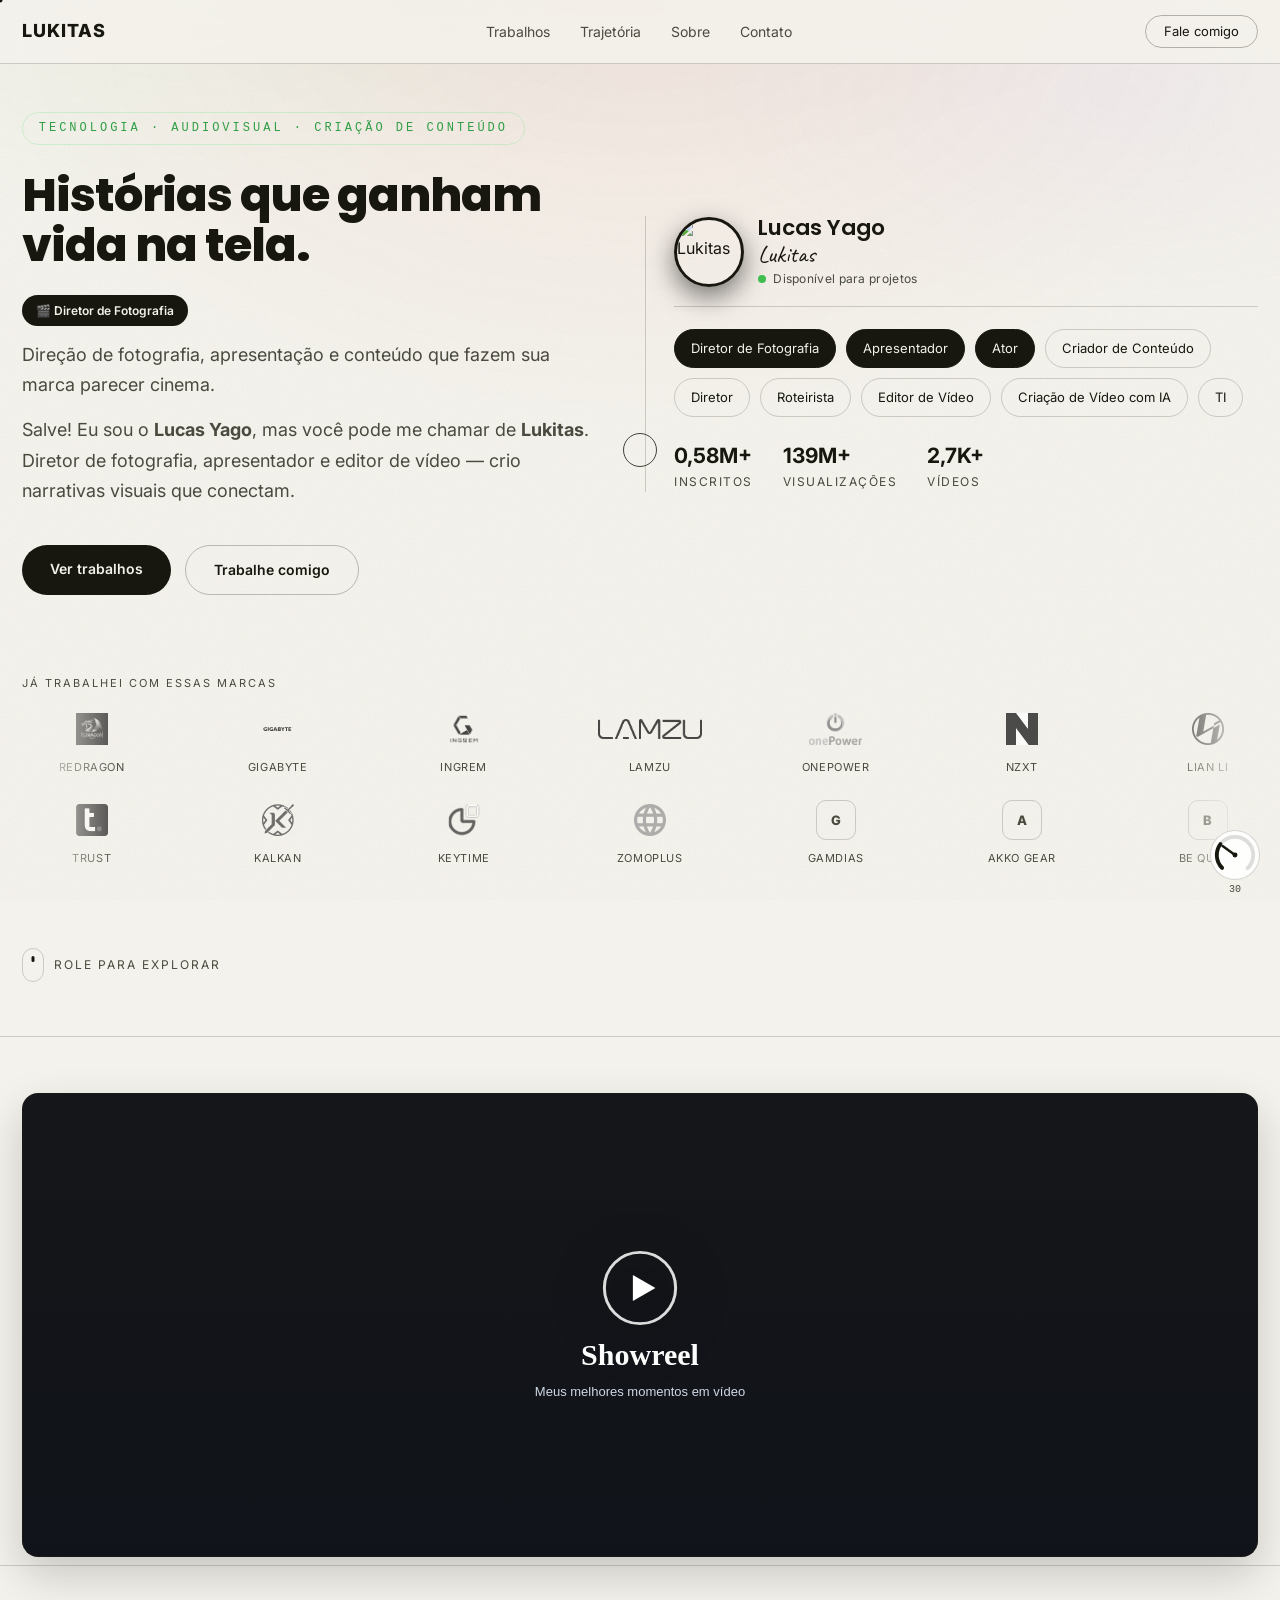
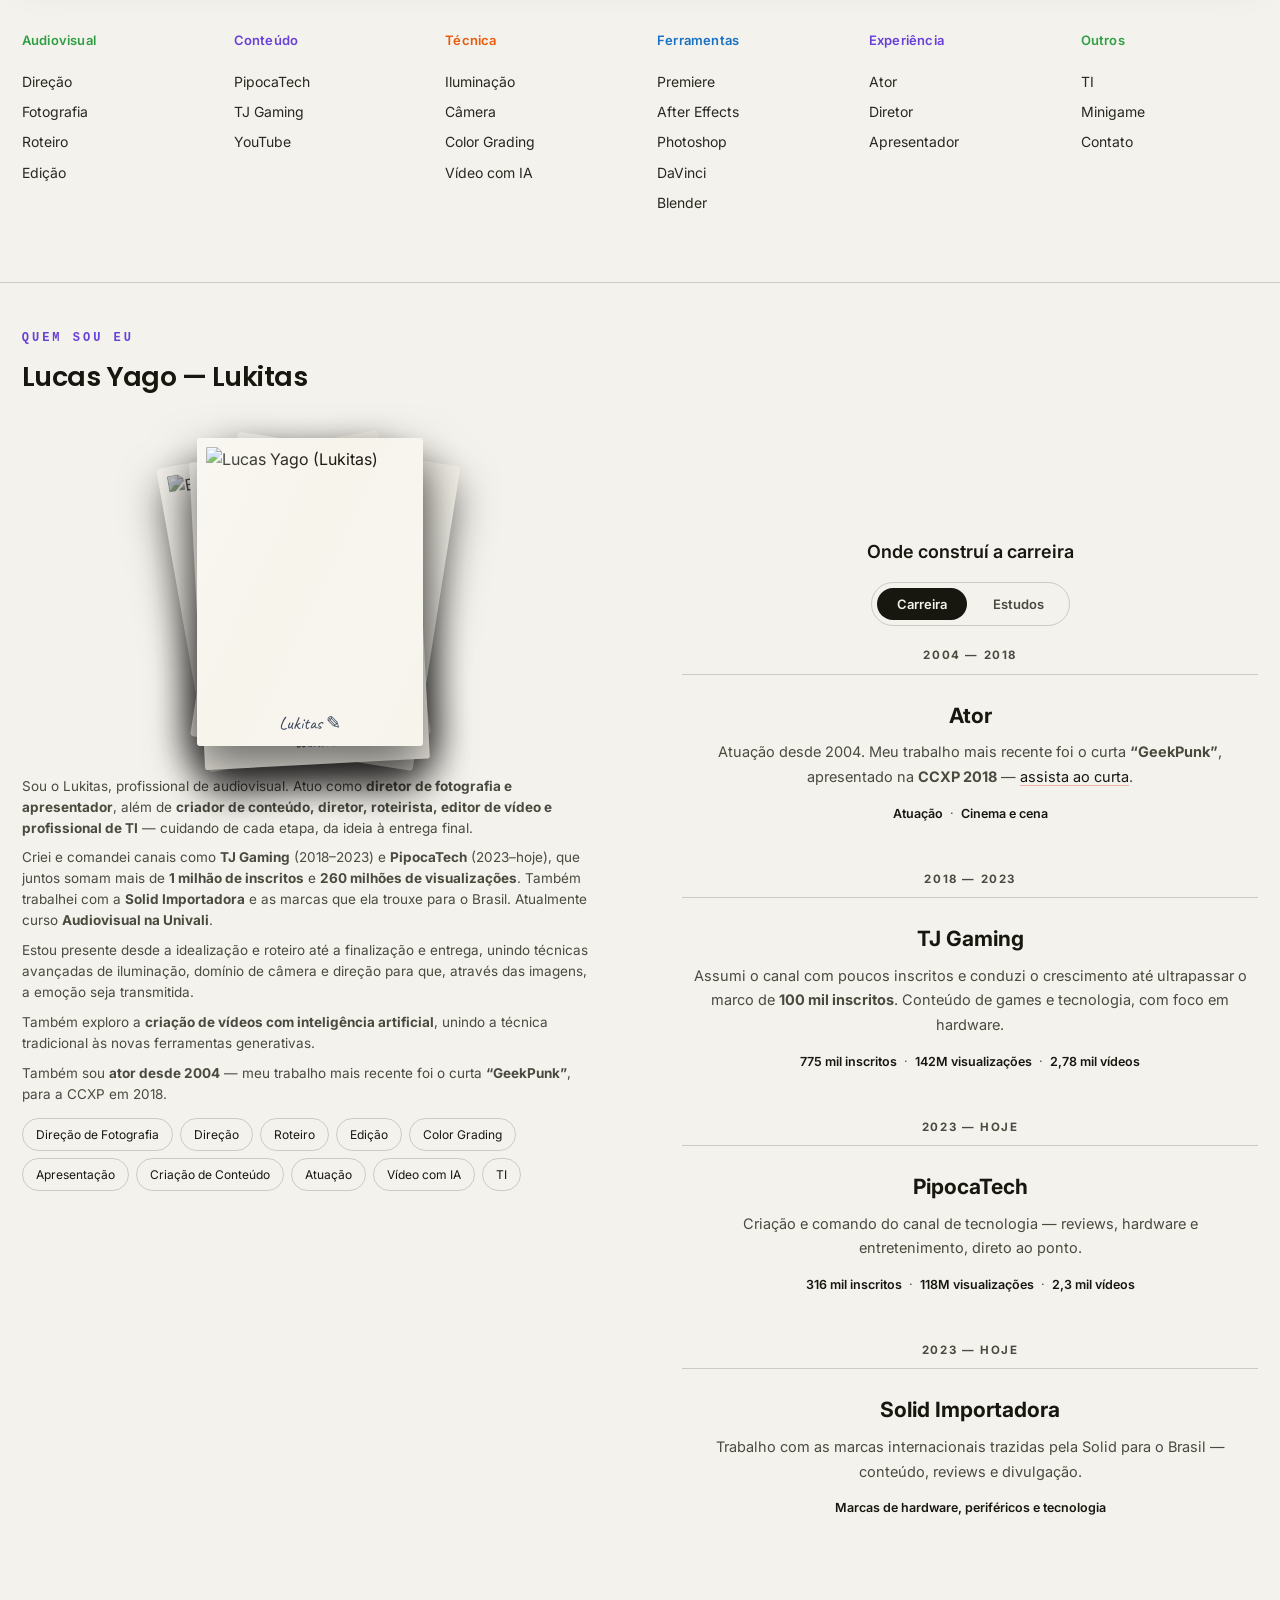
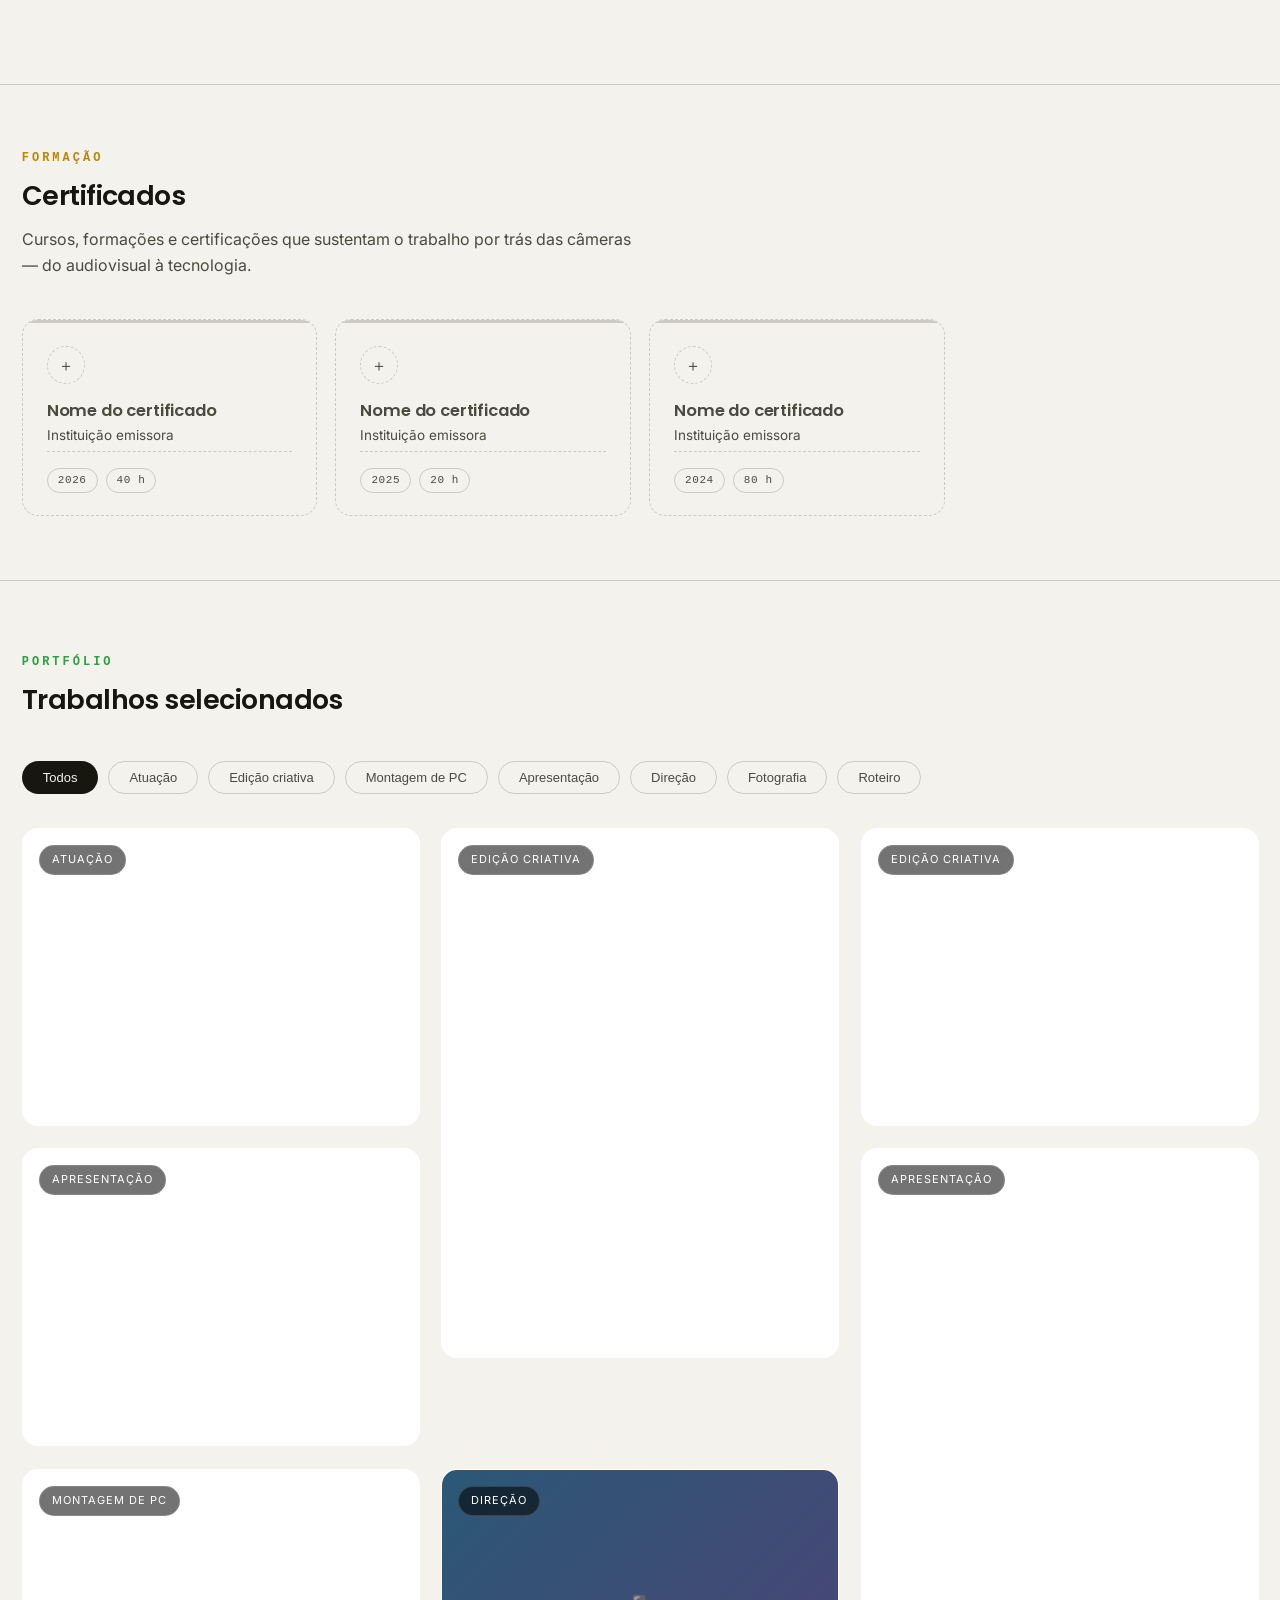
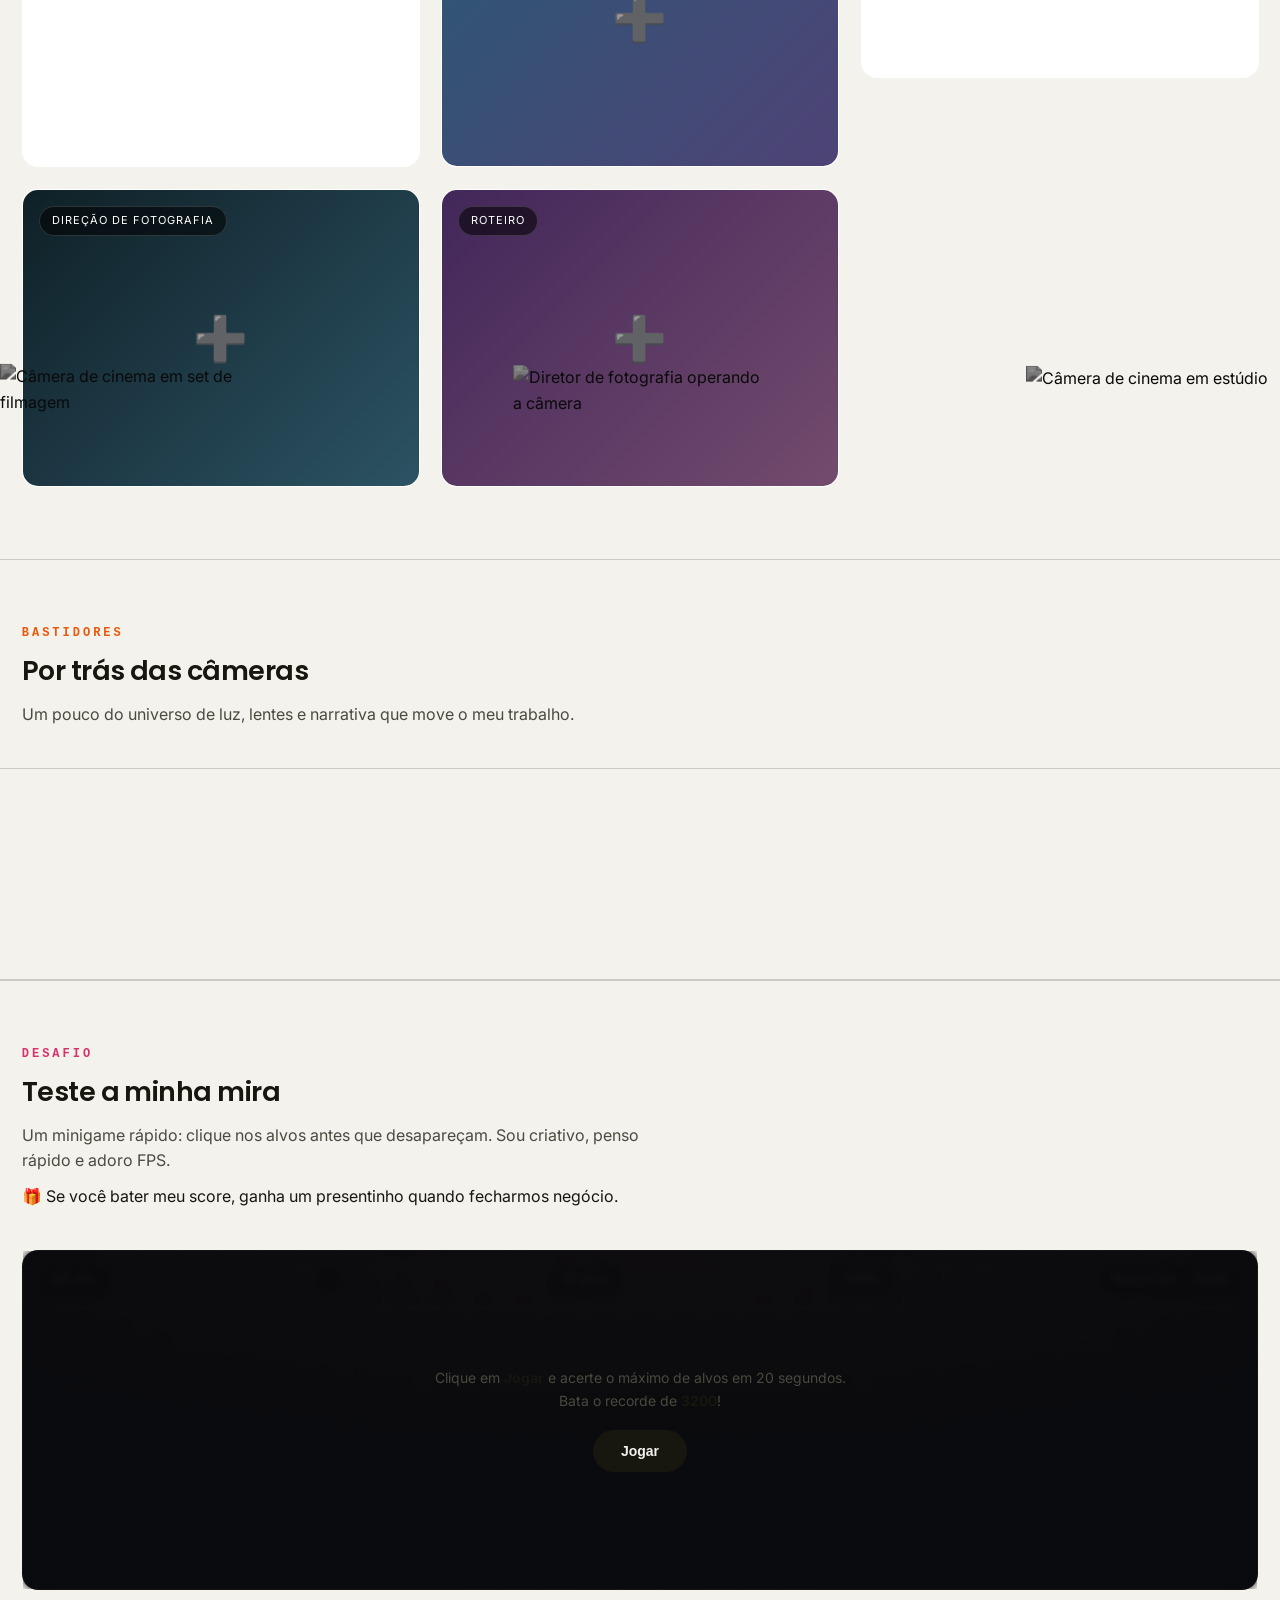
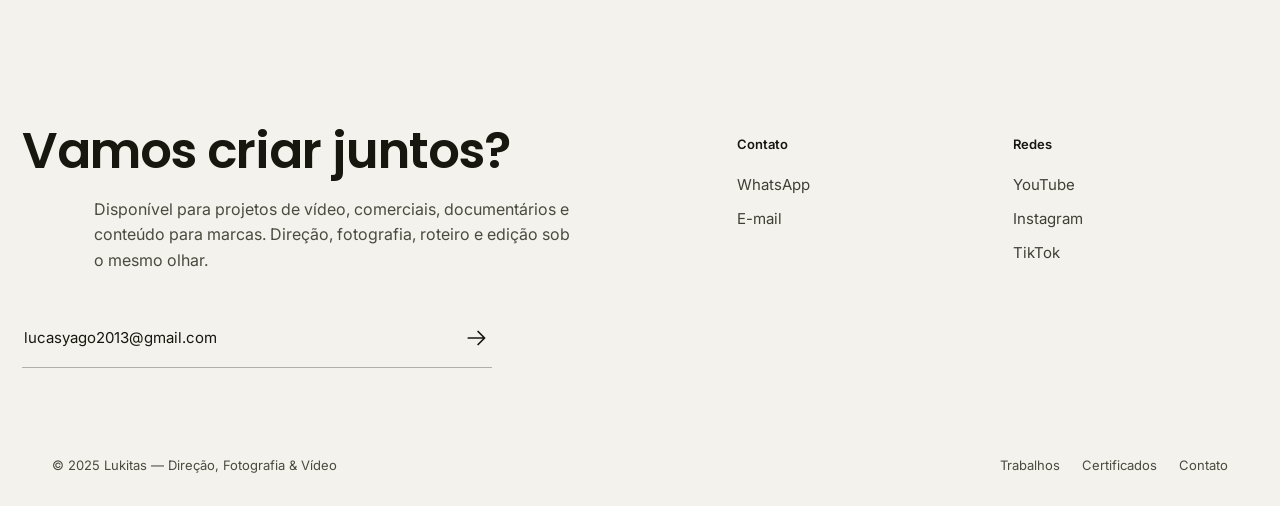
==== commit 620d875f: "Add certificates section - new #certificados section between Sobre and Trabalhos (kicker "Formacao")" ====
--- a/index.html
+++ b/index.html
@@ -73,7 +73,6 @@
     <div class="logo">LUKI<span>TAS</span></div>
     <nav>
       <a href="#trabalhos">Trabalhos</a>
-      <a href="#precos">Preços</a>
       <a href="#trajetoria">Trajetória</a>
       <a href="#sobre">Sobre</a>
       <a href="#contato">Contato</a>
@@ -255,7 +254,7 @@
             <span>Direção de Fotografia</span><span>Direção</span><span>Roteiro</span><span>Edição</span><span>Color Grading</span><span>Apresentação</span><span>Criação de Conteúdo</span><span>Atuação</span><span>Vídeo com IA</span><span>TI</span>
           </div>
         </div>
-        <div class="sobre-dir revelar">
+        <div class="sobre-dir revelar" id="trajetoria">
           <h3 class="tl-titulo">Onde construí a carreira</h3>
           <div class="abas">
             <button class="aba ativa" data-aba="carreira">Carreira</button>
@@ -316,8 +315,46 @@
                 </div>
               </div>
             </div>
-          </div>
-        </div>
+            <a class="tl-link" href="#certificados">Ver todos os certificados →</a>
+          </div>
+        </div>
+      </div>
+    </div>
+  </section>
+
+
+  <!-- ===== CERTIFICADOS ===== -->
+  <!-- Para cada certificado: nome, emissor, ano, carga horária e, se quiser, um link.
+       Cartões marcados com a classe "placeholder" são exemplos: troque o conteúdo ou remova. -->
+  <section id="certificados">
+    <div class="wrap">
+      <div class="sec-head revelar">
+        <div class="kicker">Formação</div>
+        <h2 class="display">Certificados</h2>
+        <p>Cursos, formações e certificações que sustentam o trabalho por trás das câmeras — do audiovisual à tecnologia.</p>
+      </div>
+
+      <div class="cert-grid">
+        <article class="cert revelar placeholder">
+          <span class="c-selo" aria-hidden="true">＋</span>
+          <h3>Nome do certificado</h3>
+          <p class="c-emissor">Instituição emissora</p>
+          <div class="c-meta"><span class="c-chip">2026</span><span class="c-chip">40 h</span></div>
+        </article>
+
+        <article class="cert revelar placeholder">
+          <span class="c-selo" aria-hidden="true">＋</span>
+          <h3>Nome do certificado</h3>
+          <p class="c-emissor">Instituição emissora</p>
+          <div class="c-meta"><span class="c-chip">2025</span><span class="c-chip">20 h</span></div>
+        </article>
+
+        <article class="cert revelar placeholder">
+          <span class="c-selo" aria-hidden="true">＋</span>
+          <h3>Nome do certificado</h3>
+          <p class="c-emissor">Instituição emissora</p>
+          <div class="c-meta"><span class="c-chip">2024</span><span class="c-chip">80 h</span></div>
+        </article>
       </div>
     </div>
   </section>
@@ -401,165 +438,6 @@
   </section>
 
 
-  <!-- ===== PREÇOS (edição de vídeo) ===== -->
-  <section id="precos">
-    <div class="wrap">
-      <div class="sec-head revelar">
-        <div class="kicker">Edição de Vídeo</div>
-        <h2 class="display">Tabela de preços</h2>
-        <p>Valores de referência para o mercado brasileiro, divididos entre <strong>vídeos curtos</strong> (Reels, Shorts e TikTok) e <strong>vídeos longos</strong> (YouTube e institucional). O preço final varia conforme o material bruto, a complexidade da edição e o prazo de entrega.</p>
-      </div>
-
-      <div class="preco-filtros revelar">
-        <button class="preco-filtro ativo" data-plano="curto">Vídeos curtos</button>
-        <button class="preco-filtro" data-plano="longo">Vídeos longos</button>
-        <button class="preco-filtro" data-plano="pacote">Pacotes mensais</button>
-      </div>
-
-      <div class="preco-grid" id="precoGrid">
-        <!-- ===== VÍDEOS CURTOS ===== -->
-        <article class="plano revelar" data-plano="curto">
-          <div class="p-topo"><span class="p-nome">Essencial</span></div>
-          <p class="p-desc">Vídeo vertical de até 90s com corte limpo e entrega rápida.</p>
-          <div class="p-preco"><strong>R$ 150</strong><span>/ vídeo</span></div>
-          <p class="p-nota">Reels · Shorts · TikTok</p>
-          <ul>
-            <li>Corte dinâmico e ritmo</li>
-            <li>Legendas automáticas</li>
-            <li>Trilha licenciada</li>
-            <li>1 rodada de ajuste</li>
-            <li>Exportação em alta qualidade</li>
-          </ul>
-          <a href="#contato" class="btn ghost">Solicitar orçamento</a>
-        </article>
-
-        <article class="plano revelar destaque" data-plano="curto">
-          <div class="p-topo"><span class="p-nome">Profissional</span><span class="p-tag">Mais pedido</span></div>
-          <p class="p-desc">Motion graphics e acabamento para prender a atenção no feed.</p>
-          <div class="p-preco"><strong>R$ 280</strong><span>/ vídeo</span></div>
-          <p class="p-nota">Reels · Shorts · TikTok</p>
-          <ul>
-            <li>Tudo do Essencial</li>
-            <li>Motion graphics e transições</li>
-            <li>Color grading básico</li>
-            <li>Capa / thumbnail</li>
-            <li>2 rodadas de ajuste</li>
-          </ul>
-          <a href="#contato" class="btn primary">Solicitar orçamento</a>
-        </article>
-
-        <article class="plano revelar" data-plano="curto">
-          <div class="p-topo"><span class="p-nome">Premium</span></div>
-          <p class="p-desc">Pacote completo com animação e sound design de nível publicitário.</p>
-          <div class="p-preco"><strong>R$ 550</strong><span>/ vídeo</span></div>
-          <p class="p-nota">Reels · Shorts · TikTok</p>
-          <ul>
-            <li>Tudo do Profissional</li>
-            <li>Animação e sound design</li>
-            <li>Roteiro de corte (hook)</li>
-            <li>2 versões (feed + stories)</li>
-            <li>3 rodadas de ajuste</li>
-          </ul>
-          <a href="#contato" class="btn ghost">Solicitar orçamento</a>
-        </article>
-        <!-- ===== VÍDEOS LONGOS ===== -->
-        <article class="plano revelar oculto" data-plano="longo">
-          <div class="p-topo"><span class="p-nome">Essencial</span></div>
-          <p class="p-desc">Vídeo de até 15 min com corte e ritmo profissional.</p>
-          <div class="p-preco"><strong>R$ 450</strong><span>/ vídeo</span></div>
-          <p class="p-nota">YouTube · Institucional</p>
-          <ul>
-            <li>Corte e ritmo</li>
-            <li>Correção de cor básica</li>
-            <li>Trilha licenciada</li>
-            <li>Legendas</li>
-            <li>Exportação em alta qualidade</li>
-          </ul>
-          <a href="#contato" class="btn ghost">Solicitar orçamento</a>
-        </article>
-
-        <article class="plano revelar oculto destaque" data-plano="longo">
-          <div class="p-topo"><span class="p-nome">Profissional</span><span class="p-tag">Mais pedido</span></div>
-          <p class="p-desc">Motion graphics leve e acabamento para canais em crescimento.</p>
-          <div class="p-preco"><strong>R$ 900</strong><span>/ vídeo</span></div>
-          <p class="p-nota">YouTube · Institucional</p>
-          <ul>
-            <li>Tudo do Essencial</li>
-            <li>Motion graphics e vinheta</li>
-            <li>Color grading</li>
-            <li>Sound design</li>
-            <li>Thumbnail</li>
-          </ul>
-          <a href="#contato" class="btn primary">Solicitar orçamento</a>
-        </article>
-
-        <article class="plano revelar oculto" data-plano="longo">
-          <div class="p-topo"><span class="p-nome">Premium</span></div>
-          <p class="p-desc">Edição avançada com multicâmera e direção de pós-produção.</p>
-          <div class="p-preco"><strong>R$ 1.800</strong><span>/ vídeo</span></div>
-          <p class="p-nota">YouTube · Institucional</p>
-          <ul>
-            <li>Tudo do Profissional</li>
-            <li>Multicâmera</li>
-            <li>Animação avançada</li>
-            <li>Color grading avançado</li>
-            <li>3 rodadas de ajuste</li>
-          </ul>
-          <a href="#contato" class="btn ghost">Solicitar orçamento</a>
-        </article>
-        <!-- ===== PACOTES MENSAIS (longos + curtos) ===== -->
-        <article class="plano revelar oculto" data-plano="pacote">
-          <div class="p-topo"><span class="p-nome">Básico</span></div>
-          <p class="p-desc">Combinação enxuta de vídeos longos e curtos para manter a presença no ar.</p>
-          <div class="p-preco"><strong>R$ 1.500</strong><span>/ mês</span></div>
-          <p class="p-nota">2 longos + 4 curtos por mês</p>
-          <ul>
-            <li>2 vídeos longos (até 15 min)</li>
-            <li>4 vídeos curtos (Reels/Shorts)</li>
-            <li>Corte, legendas e trilha</li>
-            <li>Correção de cor básica</li>
-            <li>1 rodada de ajuste por vídeo</li>
-          </ul>
-          <a href="#contato" class="btn ghost">Solicitar orçamento</a>
-        </article>
-
-        <article class="plano revelar oculto destaque" data-plano="pacote">
-          <div class="p-topo"><span class="p-nome">Intermediário</span><span class="p-tag">Mais pedido</span></div>
-          <p class="p-desc">Volume e acabamento profissional para canais em crescimento.</p>
-          <div class="p-preco"><strong>R$ 3.000</strong><span>/ mês</span></div>
-          <p class="p-nota">4 longos + 8 curtos por mês</p>
-          <ul>
-            <li>4 vídeos longos (até 15 min)</li>
-            <li>8 vídeos curtos</li>
-            <li>Motion graphics e transições</li>
-            <li>Color grading e sound design</li>
-            <li>Thumbnails e capas</li>
-            <li>2 rodadas de ajuste por vídeo</li>
-          </ul>
-          <a href="#contato" class="btn primary">Solicitar orçamento</a>
-        </article>
-
-        <article class="plano revelar oculto" data-plano="pacote">
-          <div class="p-topo"><span class="p-nome">Avançado</span></div>
-          <p class="p-desc">Produção completa, do roteiro de corte à finalização premium.</p>
-          <div class="p-preco"><strong>R$ 6.000</strong><span>/ mês</span></div>
-          <p class="p-nota">8 longos + 16 curtos por mês</p>
-          <ul>
-            <li>8 vídeos longos (até 20 min)</li>
-            <li>16 vídeos curtos</li>
-            <li>Multicâmera e animação avançada</li>
-            <li>Color grading e sound design avançados</li>
-            <li>Thumbnails, capas e roteiro de corte (hook)</li>
-            <li>3 rodadas de ajuste + prioridade na fila</li>
-          </ul>
-          <a href="#contato" class="btn ghost">Solicitar orçamento</a>
-        </article>
-      </div>
-
-      <p class="preco-obs revelar"><strong>Como esses valores foram definidos:</strong> são médias de referência do mercado brasileiro de edição de vídeo, que hoje trabalha na faixa de <strong>R$ 120–550 por vídeo curto</strong> e <strong>R$ 450–1.800 por vídeo longo</strong>, conforme a complexidade. O orçamento final considera o material bruto, o nível de acabamento (motion, color grading e sound design), o prazo de entrega e o número de revisões. Serviços extras — como animação, legendas especiais e entregas urgentes — são orçados à parte. Pacotes mensais e projetos recorrentes têm condições especiais.</p>
-    </div>
-  </section>
-
   <!-- ===== BASTIDORES ===== -->
   <section id="bastidores">
     <div class="wrap">
@@ -639,7 +517,7 @@
   <footer>
     <div class="wrap foot-linha">
       <span>© 2025 Lukitas — Direção, Fotografia &amp; Vídeo</span>
-      <span class="foot-links"><a href="#trabalhos">Trabalhos</a><a href="#precos">Preços</a><a href="#contato">Contato</a></span>
+      <span class="foot-links"><a href="#trabalhos">Trabalhos</a><a href="#certificados">Certificados</a><a href="#contato">Contato</a></span>
     </div>
   </footer>
   </div><!-- /palco -->
--- a/assets/style.css
+++ b/assets/style.css
@@ -206,7 +206,7 @@
 
   /* ---------- Seções ---------- */
   section { position: relative; z-index: 1; }
-  #showreel, #sobre, #trabalhos, #precos, #bastidores, #minigame, #contato, #areas { border-top: 1px solid var(--line); }
+  #showreel, #sobre, #trabalhos, #certificados, #bastidores, #minigame, #contato, #areas { border-top: 1px solid var(--line); }
   .wrap { max-width: var(--maxw); margin: 0 auto; padding: 0 1.7vw; }
   .sec-head { margin-bottom: 40px; }
   #showreel .kicker, #trabalhos .kicker { color: var(--verde); }
@@ -642,60 +642,69 @@
   .sec-head .desafio { color: var(--accent); margin-top: 10px; }
   @media (max-width: 720px) { .arena { height: 340px; } .hud { font-size: 11px; } .hud span { padding: 3px 8px; } }
 
-  /* ---------- Preços (edição de vídeo) ---------- */
-  #precos { padding: 72px 0; }
-  #precos .kicker { color: #b8860b; }
-  #precos .sec-head p { color: var(--muted); max-width: 760px; margin-top: 12px; font-size: 14.5px; }
-  #precos .sec-head strong { color: var(--txt); }
-  .preco-filtros { display: flex; gap: 10px; flex-wrap: wrap; margin-bottom: 34px; }
-  .preco-filtro {
-    background: transparent; color: var(--muted); border: 1px solid var(--line);
-    padding: 8px 20px; border-radius: 999px; font-size: 13px; cursor: pointer;
-    transition: all .25s; font-family: inherit;
-  }
-  .preco-filtro:hover { color: var(--txt); }
-  .preco-filtro.ativo { background: var(--tinta); color: var(--cream); border-color: transparent; }
-  .preco-grid {
-    display: grid; gap: 22px;
-    grid-template-columns: repeat(auto-fill, minmax(290px, 1fr));
+  /* ---------- Certificados ---------- */
+  #certificados { padding: 64px 0; scroll-margin-top: 76px; }
+  #trajetoria { scroll-margin-top: 76px; }
+  #certificados .kicker { color: #b8860b; }
+  .cert-grid {
+    display: grid; gap: 18px;
+    grid-template-columns: repeat(auto-fill, minmax(280px, 1fr));
     align-items: stretch;
   }
-  .plano {
-    position: relative; display: flex; flex-direction: column;
+  .cert {
+    position: relative; display: flex; flex-direction: column; gap: 4px;
+    padding: 26px 24px 22px; overflow: hidden;
     background: var(--card); border: 1px solid var(--line); border-radius: var(--radius);
-    padding: 28px 26px 26px; overflow: hidden;
-    transition: transform .4s cubic-bezier(.2,.8,.2,1), box-shadow .4s, opacity .4s;
-  }
-  .plano:hover { transform: translateY(-6px); box-shadow: 0 24px 50px rgba(0,0,0,.14); }
-  .plano.destaque { border-color: var(--tinta); box-shadow: 0 18px 44px rgba(0,0,0,.12); }
-  .plano .p-topo { display: flex; align-items: center; justify-content: space-between; gap: 12px; margin-bottom: 8px; }
-  .plano .p-nome { font-family: 'Poppins', 'Inter', system-ui, sans-serif; font-weight: 600; font-size: 19px; letter-spacing: -.02em; }
-  .plano .p-tag {
-    font-size: 10px; letter-spacing: 1.4px; text-transform: uppercase; font-weight: 600;
-    background: var(--tinta); color: var(--cream); padding: 4px 10px; border-radius: 999px; white-space: nowrap;
-  }
-  .plano .p-desc { color: var(--muted); font-size: 13.5px; min-height: 38px; }
-  .plano .p-preco { display: flex; align-items: baseline; gap: 6px; margin: 16px 0 2px; }
-  .plano .p-preco strong { font-family: 'Poppins', 'Inter', system-ui, sans-serif; font-size: clamp(28px, 2.6vw, 34px); font-weight: 700; letter-spacing: -.03em; line-height: 1; }
-  .plano .p-preco span { color: var(--muted); font-size: 13px; }
-  .plano .p-nota { font-size: 12px; color: var(--muted); margin-bottom: 18px; }
-  .plano ul { list-style: none; display: flex; flex-direction: column; gap: 11px; margin: 0 0 26px; }
-  .plano li { position: relative; padding-left: 26px; font-size: 14px; color: var(--txt); line-height: 1.45; }
-  .plano li::before { content: '✓'; position: absolute; left: 0; top: 0; color: var(--verde); font-weight: 700; }
-  .plano li.nao { color: var(--muted); }
-  .plano li.nao::before { content: '—'; color: rgba(23,23,15,.28); }
-  .plano .btn { margin-top: auto; text-align: center; }
-  .plano.oculto { display: none; }
-  .preco-obs { margin-top: 30px; font-size: 13.5px; color: var(--muted); border-top: 1px solid var(--line); padding-top: 22px; max-width: 860px; }
-  .preco-obs strong { color: var(--txt); }
+    transition: transform .35s cubic-bezier(.2,.8,.2,1), box-shadow .35s, border-color .35s;
+  }
+  .cert::before {
+    content: ''; position: absolute; top: 0; left: 0; right: 0; height: 3px;
+    background: linear-gradient(90deg, #b8860b, var(--areia));
+  }
+  .cert:hover { transform: translateY(-5px); box-shadow: 0 20px 44px rgba(0,0,0,.12); border-color: rgba(23,23,15,.35); }
+  .cert .c-selo {
+    width: 38px; height: 38px; margin-bottom: 12px;
+    display: inline-flex; align-items: center; justify-content: center;
+    border-radius: 50%; font-size: 16px; line-height: 1;
+    color: #8a6508; background: rgba(184,134,11,.12); border: 1px solid rgba(184,134,11,.35);
+  }
+  .cert h3 {
+    font-family: 'Poppins', 'Inter', system-ui, sans-serif;
+    font-size: 16.5px; font-weight: 600; letter-spacing: -.01em; line-height: 1.3;
+  }
+  .cert .c-emissor { color: var(--muted); font-size: 13.5px; }
+  .cert .c-meta {
+    display: flex; flex-wrap: wrap; gap: 8px; align-items: center;
+    margin-top: auto; padding-top: 16px;
+    border-top: 1px dashed var(--line);
+  }
+  .cert .c-chip {
+    font-family: ui-monospace, 'SF Mono', Menlo, monospace;
+    font-size: 11px; letter-spacing: .6px; color: var(--muted);
+    border: 1px solid var(--line); border-radius: 999px; padding: 3px 10px;
+  }
+  .cert .c-link {
+    align-self: flex-start; margin-top: 14px;
+    font-size: 12.5px; font-weight: 600; color: var(--txt); text-decoration: none;
+    border-bottom: 1px solid var(--accent); padding-bottom: 1px;
+    transition: opacity .25s;
+  }
+  .cert .c-link:hover { opacity: .6; }
+  .cert.placeholder { background: transparent; border-style: dashed; }
+  .cert.placeholder::before { background: var(--line); }
+  .cert.placeholder .c-selo { color: var(--muted); background: transparent; border-style: dashed; border-color: var(--line); }
+  .cert.placeholder h3, .cert.placeholder .c-emissor, .cert.placeholder .c-chip { color: var(--muted); }
+  .tl-link {
+    display: inline-block; margin-top: 22px;
+    font-size: 13px; font-weight: 600; color: var(--txt); text-decoration: none;
+    border-bottom: 1px solid var(--accent); padding-bottom: 2px;
+    transition: opacity .25s;
+  }
+  .tl-link:hover { opacity: .6; }
   @media (max-width: 720px) {
-    #precos { padding: 56px 0; }
-    .preco-grid { grid-template-columns: 1fr; gap: 16px; }
-    .plano { padding: 24px 22px 22px; }
-  }
-  @media (max-width: 480px) {
-    .preco-filtros { gap: 8px; margin-bottom: 26px; }
-    .preco-filtro { font-size: 12px; padding: 7px 16px; }
+    #certificados { padding: 52px 0; }
+    .cert-grid { grid-template-columns: 1fr; gap: 14px; }
+    .cert { padding: 22px 20px 20px; }
   }
 
 
@@ -741,8 +750,6 @@
 
 /* ===== Ajustes finos: telas pequenas ===== */
 @media (max-width: 480px) {
-  /* se os 5 links nao couberem, o menu desce para a linha de baixo em vez de estourar a tela */
-  header { flex-wrap: wrap; row-gap: 4px; }
   .hero { padding: 84px 14px 34px; }
   .wrap { padding: 0 14px; }
   header { padding: 11px 14px; }
@@ -771,11 +778,5 @@
   .stats strong { font-size: 19px; }
   .roles span { font-size: 11.5px; padding: 6px 12px; }
 }
-/* telas muito estreitas: caber os 5 links do menu */
-@media (max-width: 360px) {
-  header { padding: 10px 10px; }
-  .logo { font-size: 14px; }
-  nav a { margin-left: 7px; font-size: 10.5px; }
-}
 /* evita overflow horizontal (transforms dos elementos decorativos) */
 body, main { overflow-x: hidden; }
